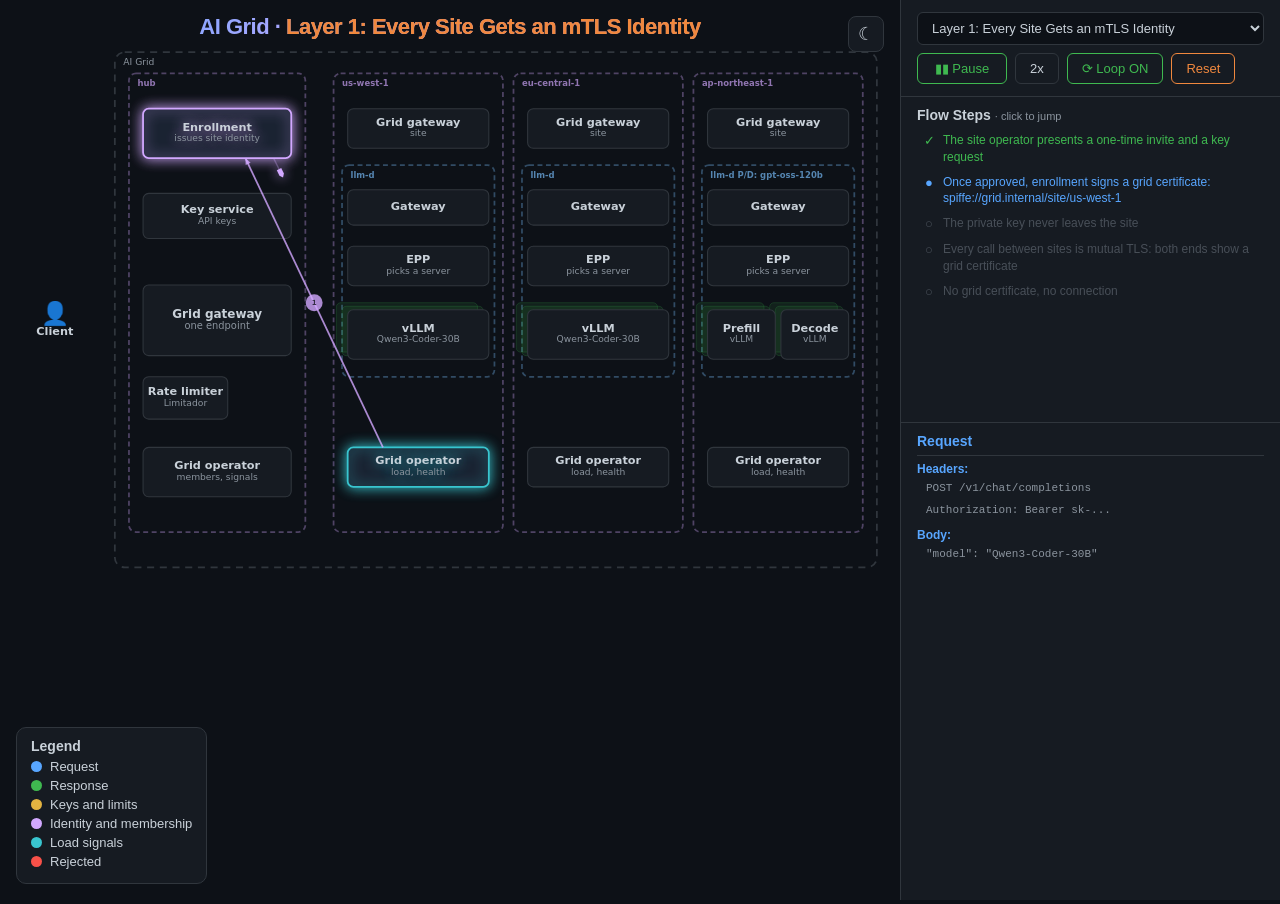
==== flow.html @ 5035544a "Grid gateway reads only its local operator; operators poll each other Signed-off-by: Sam Batschelet " ====
<!DOCTYPE html>
<html lang="en">
<head>
<meta charset="UTF-8">
<meta name="viewport" content="width=device-width, initial-scale=1.0">
<title>AI Grid</title>
<style>
/* FlowStory — Animated Flow Diagram Framework */

:root {
  /* Dark theme (default) */
  --fs-bg: #0d1117;
  --fs-bg-surface: #161b22;
  --fs-bg-active: #1a2332;
  --fs-border: #30363d;
  --fs-text: #c9d1d9;
  --fs-text-dim: #8b949e;
  --fs-text-muted: #484f58;
  --fs-text-bright: #fff;
  --fs-accent: #58a6ff;
  --fs-accent-hover: #58a6ff22;
  --fs-success: #3fb950;
  --fs-warn: #f0883e;
  --fs-error: #f85149;
  --fs-purple: #d2a8ff;

  /* Inspector line backgrounds */
  --fs-line-add-bg: #1a2e1a;
  --fs-line-add-color: #3fb950;
  --fs-line-del-bg: #2d1517;
  --fs-line-del-color: #f85149;
  --fs-line-highlight-bg: #1a2332;
  --fs-line-highlight-color: #58a6ff;
  --fs-line-plugin-bg: #d2a8ff22;
  --fs-line-plugin-color: #d2a8ff;

  /* Step hover */
  --fs-step-hover-bg: #58a6ff22;
  --fs-step-hover-color: #58a6ff;
  --fs-step-hover-border: #58a6ff;
}

body.light {
  --fs-bg: #fff;
  --fs-bg-surface: #f6f8fa;
  --fs-bg-active: #ddf4ff;
  --fs-border: #d0d7de;
  --fs-text: #24292f;
  --fs-text-dim: #656d76;
  --fs-text-muted: #b0b8c1;
  --fs-text-bright: #000;
  --fs-accent: #0969da;
  --fs-accent-hover: #ddf4ff88;
  --fs-success: #1a7f37;
  --fs-warn: #bf8700;
  --fs-error: #82071e;
  --fs-purple: #8250df;

  --fs-line-add-bg: #dafbe1;
  --fs-line-add-color: #116329;
  --fs-line-del-bg: #ffebe9;
  --fs-line-del-color: #82071e;
  --fs-line-highlight-bg: #ddf4ff;
  --fs-line-highlight-color: #0969da;
  --fs-line-plugin-bg: #8250df15;
  --fs-line-plugin-color: #8250df;

  --fs-step-hover-bg: #ddf4ff88;
  --fs-step-hover-color: #0969da;
  --fs-step-hover-border: #0969da;
}

/* === Reset === */
* { margin: 0; padding: 0; box-sizing: border-box; }

body {
  font-family: -apple-system, BlinkMacSystemFont, 'Segoe UI', sans-serif;
  background: var(--fs-bg);
  color: var(--fs-text);
  overflow: hidden;
  transition: background .3s, color .3s;
}

/* === Right Panel === */
.fs-panel {
  position: fixed; top: 0; right: 0; width: 380px; height: 100vh; z-index: 100;
  display: flex; flex-direction: column;
  background: var(--fs-bg-surface);
  border-left: 1px solid var(--fs-border);
  overflow: hidden;
  transition: background .3s, border-color .3s;
}

/* Flow control bar */
.fs-flow-bar {
  padding: 12px 16px;
  border-bottom: 1px solid var(--fs-border);
  flex-shrink: 0;
  display: flex; gap: 8px; align-items: center; flex-wrap: wrap;
}

.fs-flow-bar select {
  flex: 1; padding: 7px 10px;
  border: 1px solid var(--fs-border); border-radius: 6px;
  background: var(--fs-bg); color: var(--fs-text);
  font-size: 13px; font-family: inherit; cursor: pointer;
}

.fs-flow-bar button {
  padding: 7px 14px;
  border: 1px solid var(--fs-border); border-radius: 6px;
  background: var(--fs-bg-surface); color: var(--fs-text);
  cursor: pointer; font-size: 13px; font-family: inherit;
  transition: all .15s;
}
.fs-flow-bar button:hover { border-color: var(--fs-accent); }
.fs-flow-bar .fs-start { border-color: var(--fs-success); color: var(--fs-success); min-width: 90px; }
.fs-flow-bar .fs-reset { border-color: var(--fs-warn); color: var(--fs-warn); }

/* === Steps Section === */
.fs-steps {
  padding: 10px 16px;
  border-bottom: 1px solid var(--fs-border);
  flex: 2; overflow-y: auto;
}

.fs-steps-title { font-weight: 700; margin-bottom: 6px; font-size: 14px; }

.fs-step {
  margin: 2px 0; color: var(--fs-text-muted);
  display: flex; align-items: flex-start; gap: 6px;
  font-size: 12px; line-height: 1.4;
  cursor: pointer; padding: 3px 4px; border-radius: 4px;
  transition: all .2s;
}

.fs-step:hover {
  background: var(--fs-step-hover-bg);
  color: var(--fs-step-hover-color);
  transform: translateX(4px);
  border-left: 2px solid var(--fs-step-hover-border);
  padding-left: 6px;
}

.fs-step-mark { flex-shrink: 0; width: 16px; text-align: center; font-size: 13px; }
.fs-step-mark::before { content: '\25CB'; }
.fs-step.pending { color: var(--fs-text-muted); }
.fs-step.active { color: var(--fs-accent); }
.fs-step.active .fs-step-mark::before { content: '\25CF'; }
.fs-step.done { color: var(--fs-success); }
.fs-step.done .fs-step-mark::before { content: '\2713'; }

/* === Inspector Section === */
.fs-inspector {
  flex: 3; overflow-y: auto; padding: 10px 16px;
  font-family: 'SF Mono', Menlo, Consolas, monospace; font-size: 11px;
}

.fs-inspector-title {
  font-weight: 700; font-size: 14px; margin-bottom: 6px;
  font-family: -apple-system, sans-serif; flex-shrink: 0;
  padding: 0 0 6px; border-bottom: 1px solid var(--fs-border);
}

.fs-inspector-section {
  margin: 6px 0 2px; font-weight: 600;
  color: var(--fs-accent); font-size: 12px;
  font-family: -apple-system, sans-serif;
}

.fs-inspector-line {
  margin: 1px 0; padding: 2px 6px; border-radius: 3px;
  white-space: pre; line-height: 1.6; transition: all .4s;
}
.fs-inspector-line.add {
  background: var(--fs-line-add-bg); color: var(--fs-line-add-color);
  border-left: 3px solid var(--fs-line-add-color);
}
.fs-inspector-line.del {
  background: var(--fs-line-del-bg); color: var(--fs-line-del-color);
  text-decoration: line-through; opacity: .7;
  border-left: 3px solid var(--fs-line-del-color);
}
.fs-inspector-line.keep {
  color: var(--fs-text-dim); border-left: 3px solid transparent;
}
.fs-inspector-line.err {
  background: var(--fs-line-del-bg); color: var(--fs-line-del-color);
  border-left: 3px solid var(--fs-line-del-color); font-weight: 600;
}
.fs-inspector-line.highlight {
  background: var(--fs-line-highlight-bg); color: var(--fs-line-highlight-color);
  border-left: 3px solid var(--fs-line-highlight-color);
  animation: fs-pulse .8s;
}

@keyframes fs-pulse { 0% { opacity: .3; } 50% { opacity: 1; } 100% { opacity: 1; } }

.fs-inspector-plugin {
  margin: 8px 0 4px; padding: 4px 8px;
  background: var(--fs-line-plugin-bg); border-radius: 4px;
  color: var(--fs-line-plugin-color); font-weight: 600;
  font-size: 12px; font-family: -apple-system, sans-serif;
}

/* === Theme Toggle === */
.fs-theme-toggle {
  position: fixed; top: 16px; right: 396px; z-index: 200;
  width: 36px; height: 36px; border-radius: 8px;
  border: 1px solid var(--fs-border);
  background: var(--fs-bg-surface); color: var(--fs-text);
  cursor: pointer; font-size: 18px;
  display: flex; align-items: center; justify-content: center;
  transition: all .15s;
}

/* === Branding === */
.fs-brand {
  position: fixed; top: 10px; left: 16px; z-index: 200;
  display: flex; align-items: center; gap: 10px;
  pointer-events: none;
}
.fs-brand img { height: 30px; }
.fs-brand span {
  font-size: 20px; font-weight: 700; color: var(--fs-text-bright);
  letter-spacing: -0.3px;
  font-family: 'Red Hat Display', -apple-system, BlinkMacSystemFont, 'Segoe UI', sans-serif;
}

/* === Title === */
.fs-title {
  position: fixed; top: 14px; left: 0; right: 380px; z-index: 200;
  text-align: center; font-size: 22px; font-weight: 700;
  background: linear-gradient(135deg, #58a6ff, #d2a8ff, #f0883e);
  -webkit-background-clip: text; -webkit-text-fill-color: transparent;
  background-clip: text; letter-spacing: -0.5px; pointer-events: none;
}

/* === Legend === */
.fs-legend {
  position: fixed; bottom: 16px; left: 16px; z-index: 100;
  padding: 10px 14px;
  background: var(--fs-bg-surface);
  border: 1px solid var(--fs-border);
  border-radius: 10px; font-size: 13px;
  transition: all .3s;
}
.fs-legend-title { font-weight: 600; margin-bottom: 5px; font-size: 14px; }
.fs-legend-item { display: flex; align-items: center; gap: 8px; margin: 4px 0; font-size: 13px; }
.fs-legend-dot { width: 11px; height: 11px; border-radius: 50%; }

/* === Scrollbar === */
.fs-steps::-webkit-scrollbar,
.fs-inspector::-webkit-scrollbar { width: 6px; }

.fs-steps::-webkit-scrollbar-track,
.fs-inspector::-webkit-scrollbar-track { background: transparent; }

.fs-steps::-webkit-scrollbar-thumb,
.fs-inspector::-webkit-scrollbar-thumb {
  background: var(--fs-border); border-radius: 3px;
}

</style>
</head>
<body>

<button class="fs-theme-toggle" id="fs-theme">&#9790;</button>

<div class="fs-brand" id="fs-brand"></div>
<div class="fs-title" id="fs-title"></div>

<div class="fs-panel">
  <div class="fs-flow-bar">
    <select id="fs-flow-select"></select>
    <button class="fs-start" id="fs-play">&#9654; Start</button>
    <button id="fs-speed">1x</button>
    <button id="fs-loop" style="border-color:#79c0ff;color:#79c0ff">&#8635; Loop</button>
    <button class="fs-reset" id="fs-reset">Reset</button>
  </div>
  <div class="fs-steps" id="fs-steps">
    <div class="fs-steps-title">Flow Steps <span style="font-weight:400;font-size:11px;color:var(--fs-text-dim)">· click to jump</span></div>
    <div id="fs-steps-container"></div>
  </div>
  <div class="fs-inspector" id="fs-inspector">
    <div class="fs-inspector-title" id="fs-inspector-title" style="color:var(--fs-accent)">Request</div>
    <div id="fs-inspector-content"></div>
  </div>
</div>

<div id="fs-highlight-box" style="display:none;position:fixed;z-index:350;border-radius:10px;pointer-events:none"></div>
<div id="fs-overlay" style="display:none;position:fixed;top:0;left:0;right:380px;bottom:0;z-index:300;background:rgba(0,0,0,0.6)">
  <div id="fs-overlay-card" style="position:absolute;background:#161b22ee;border:1px solid #30363d;border-radius:14px;max-width:420px;padding:22px 26px;box-shadow:0 12px 40px rgba(0,0,0,0.5)">
    <button id="fs-overlay-close" style="position:absolute;top:10px;right:14px;background:none;border:none;color:#8b949e;font-size:18px;cursor:pointer;padding:4px 8px;border-radius:6px">✕</button>
    <div id="fs-overlay-accent" style="width:4px;height:24px;border-radius:2px;position:absolute;left:0;top:22px"></div>
    <h2 id="fs-overlay-title" style="margin:0 0 6px;font-size:18px;color:#c9d1d9;font-family:system-ui"></h2>
    <p id="fs-overlay-desc" style="margin:0 0 14px;font-size:13px;color:#8b949e;line-height:1.5;font-family:system-ui"></p>
    <div id="fs-overlay-details" style="font-size:12px;font-family:'SF Mono',Menlo,monospace"></div>
    <button id="fs-overlay-resume" style="margin-top:14px;padding:7px 20px;border:1px solid #3fb950;border-radius:8px;background:transparent;color:#3fb950;font-size:13px;cursor:pointer;font-family:system-ui">&#9654; Resume Flow</button>
  </div>
</div>

<div class="fs-legend" id="fs-legend"></div>

<canvas id="fs-canvas"></canvas>

<script type="module">
import { FlowStory } from '[data-uri]';

const viz = new FlowStory(document.getElementById('fs-canvas'), {
  stepsContainer: document.getElementById('fs-steps-container'),
  inspectorTitle: document.getElementById('fs-inspector-title'),
  inspectorContent: document.getElementById('fs-inspector-content'),
  overlay: document.getElementById('fs-overlay'),
  overlayCard: document.getElementById('fs-overlay-card'),
  overlayTitle: document.getElementById('fs-overlay-title'),
  overlayDesc: document.getElementById('fs-overlay-desc'),
  overlayDetails: document.getElementById('fs-overlay-details'),
  overlayAccent: document.getElementById('fs-overlay-accent'),
  overlayClose: document.getElementById('fs-overlay-close'),
  overlayResume: document.getElementById('fs-overlay-resume'),
  highlightBox: document.getElementById('fs-highlight-box'),
  brand: document.getElementById('fs-brand'),
  title: document.getElementById('fs-title'),
  legend: document.getElementById('fs-legend'),
  flowSelect: document.getElementById('fs-flow-select'),
  playBtn: document.getElementById('fs-play'),
  speedBtn: document.getElementById('fs-speed'),
  loopBtn: document.getElementById('fs-loop'),
  resetBtn: document.getElementById('fs-reset'),
  themeBtn: document.getElementById('fs-theme'),
});

const _roundRect = CanvasRenderingContext2D.prototype.roundRect;
CanvasRenderingContext2D.prototype.roundRect = function (x, y, w, h, r) {
  return _roundRect.call(this, x, y, w, h, typeof r === 'number' ? Math.max(0, r) : r);
};
while (innerWidth < 400 || innerHeight < 100) await new Promise((r) => setTimeout(r, 200));

window.__flowstory = viz;

try {
  await viz.load({"meta": {"title": "AI Grid", "speed": 2}, "canvas": {"width": 1250, "height": 800}, "nodes": {"client": {"x": 15, "y": 410, "w": 100, "h": 50, "label": "Client", "type": "icon"}, "grid": {"x": 150, "y": 55, "w": 1080, "h": 730, "label": "AI Grid", "type": "boundary", "color": "#8b949e", "labelAlign": "left"}, "hub": {"x": 170, "y": 85, "w": 250, "h": 650, "label": "hub", "type": "container", "color": "#d2a8ff"}, "enroll": {"x": 190, "y": 135, "w": 210, "h": 70, "label": "Enrollment", "sublabel": "issues site identity", "color": "#d2a8ff", "inner": true}, "front": {"x": 190, "y": 385, "w": 210, "h": 100, "label": "Grid gateway", "sublabel": "one endpoint", "color": "#58a6ff", "fontSize": 17, "inner": true}, "hubop": {"x": 190, "y": 615, "w": 210, "h": 70, "label": "Grid operator", "sublabel": "members, signals", "color": "#39c5cf", "inner": true}, "west": {"x": 460, "y": 85, "w": 240, "h": 650, "label": "us-west-1", "type": "container", "color": "#d2a8ff"}, "west_gg": {"x": 480, "y": 135, "w": 200, "h": 56, "label": "Grid gateway", "sublabel": "site", "color": "#58a6ff", "inner": true}, "west_llmd": {"x": 472, "y": 215, "w": 216, "h": 300, "label": "llm-d", "type": "container", "color": "#79c0ff"}, "west_gw": {"x": 480, "y": 250, "w": 200, "h": 50, "label": "Gateway", "color": "#79c0ff", "inner": true}, "west_epp": {"x": 480, "y": 330, "w": 200, "h": 56, "label": "EPP", "sublabel": "picks a server", "color": "#79c0ff", "inner": true}, "west_vllm": {"x": 480, "y": 420, "w": 200, "h": 70, "label": "vLLM", "sublabel": "Qwen3-Coder-30B", "color": "#3fb950", "inner": true, "stackCount": 2}, "west_op": {"x": 480, "y": 615, "w": 200, "h": 56, "label": "Grid operator", "sublabel": "load, health", "color": "#39c5cf", "inner": true}, "eu": {"x": 715, "y": 85, "w": 240, "h": 650, "label": "eu-central-1", "type": "container", "color": "#d2a8ff"}, "eu_gg": {"x": 735, "y": 135, "w": 200, "h": 56, "label": "Grid gateway", "sublabel": "site", "color": "#58a6ff", "inner": true}, "eu_llmd": {"x": 727, "y": 215, "w": 216, "h": 300, "label": "llm-d", "type": "container", "color": "#79c0ff"}, "eu_gw": {"x": 735, "y": 250, "w": 200, "h": 50, "label": "Gateway", "color": "#79c0ff", "inner": true}, "eu_epp": {"x": 735, "y": 330, "w": 200, "h": 56, "label": "EPP", "sublabel": "picks a server", "color": "#79c0ff", "inner": true}, "eu_vllm": {"x": 735, "y": 420, "w": 200, "h": 70, "label": "vLLM", "sublabel": "Qwen3-Coder-30B", "color": "#3fb950", "inner": true, "stackCount": 2}, "eu_op": {"x": 735, "y": 615, "w": 200, "h": 56, "label": "Grid operator", "sublabel": "load, health", "color": "#39c5cf", "inner": true}, "ap": {"x": 970, "y": 85, "w": 240, "h": 650, "label": "ap-northeast-1", "type": "container", "color": "#d2a8ff"}, "ap_gg": {"x": 990, "y": 135, "w": 200, "h": 56, "label": "Grid gateway", "sublabel": "site", "color": "#58a6ff", "inner": true}, "ap_llmd": {"x": 982, "y": 215, "w": 216, "h": 300, "label": "llm-d P/D: gpt-oss-120b", "type": "container", "color": "#79c0ff"}, "ap_gw": {"x": 990, "y": 250, "w": 200, "h": 50, "label": "Gateway", "color": "#79c0ff", "inner": true}, "ap_epp": {"x": 990, "y": 330, "w": 200, "h": 56, "label": "EPP", "sublabel": "picks a server", "color": "#79c0ff", "inner": true}, "ap_op": {"x": 990, "y": 615, "w": 200, "h": 56, "label": "Grid operator", "sublabel": "load, health", "color": "#39c5cf", "inner": true}, "ap_prefill": {"x": 990, "y": 420, "w": 96, "h": 70, "label": "Prefill", "sublabel": "vLLM", "color": "#3fb950", "inner": true, "stackCount": 2}, "ap_decode": {"x": 1094, "y": 420, "w": 96, "h": 70, "label": "Decode", "sublabel": "vLLM", "color": "#3fb950", "inner": true, "stackCount": 2}, "keys": {"x": 190, "y": 255, "w": 210, "h": 64, "label": "Key service", "sublabel": "API keys", "color": "#e3b341", "inner": true}, "limiter": {"x": 190, "y": 515, "w": 120, "h": 60, "label": "Rate limiter", "sublabel": "Limitador", "color": "#e3b341", "inner": true}}, "tooltips": {"front": {"title": "Grid gateway, the one endpoint", "description": "Every client uses one URL. The gateway checks the caller, then picks a site that serves the requested model and has room.", "details": [["Checks", "API key, budget, region"], ["Picks", "a site by model, region, and live load"], ["Answers with", "the site that served it"]]}, "enroll": {"title": "Enrollment", "description": "A new site presents a one-time invite and a key request. Once approved, it gets back a grid certificate naming it as a member, used for mutual TLS on every call between sites. Its private key never leaves the site."}, "hubop": {"title": "Grid operator", "description": "Knows every member through gossip, which converges in a few rounds with no leader. Polls every peer's signals endpoint over mutual TLS, labels each row with the site that proved it, and serves the combined view. Its grid gateway reads only this operator."}, "west_gg": {"title": "Site grid gateway", "description": "Accepts traffic only from grid members, proven by certificate, and hands it to the site's llm-d stack."}, "west_llmd": {"title": "llm-d", "description": "The site's own inference stack, unchanged by the grid: a gateway, the EPP that picks a model server by cache and load, and vLLM."}, "west_op": {"title": "Site grid operator", "description": "Enrolls the site and joins the membership. Every few seconds it reads each provider's numbers from the EPP and serves them on its signals endpoint to grid peers over mutual TLS. A provider is one model served by the site's llm-d stack."}, "ap_llmd": {"title": "llm-d with prefill/decode disaggregation", "description": "This site serves gpt-oss-120b with prefill and decode on separate vLLM pods. The EPP picks a decode pod and, for long prompts, a prefill pod. Prefill builds the KV cache, and decode pulls it and streams the answer."}, "keys": {"title": "Key service", "description": "Holds every API key. The grid gateway checks a key here before any request reaches a site."}, "limiter": {"title": "Rate limiter (Limitador)", "description": "Counts each caller's requests and tokens against its limit. Over the limit, the grid gateway answers 429 and the request never reaches a site."}}, "flows": {"l2": {"label": "Layer 1: Every Site Gets an mTLS Identity", "steps": [{"text": "The site operator presents a one-time invite and a key request", "mode": "arrow", "from": "west_op", "to": "enroll", "color": "#d2a8ff", "num": 1, "edge": {"fromSide": "top", "fromXOffset": -50, "toSide": "bottom", "toXOffset": 40}}, {"text": "Once approved, enrollment signs a grid certificate: spiffe://grid.internal/site/us-west-1", "mode": "arrow", "from": "enroll", "to": "west_op", "color": "#d2a8ff", "num": 2, "edge": {"fromSide": "bottom", "fromXOffset": 80, "toSide": "top", "toXOffset": -5}}, {"text": "The private key never leaves the site", "mode": "lightup", "target": "west_op", "badge": 3}, {"text": "Every call between sites is mutual TLS: both ends show a grid certificate", "mode": "arrow", "from": "front", "to": "west_gg", "color": "#d2a8ff", "num": 4}, {"text": "No grid certificate, no connection", "mode": "lightup", "target": "west_gg", "badge": 5}]}, "l3": {"label": "Layer 2: Membership, Eventually Consistent", "steps": [{"text": "us-west-1 gossips that it joined", "mode": "arrow", "from": "west_op", "to": "hubop", "color": "#d2a8ff", "num": 1}, {"text": "Each operator passes news on at its next gossip round", "mode": "arrow", "from": "hubop", "to": "eu_op", "color": "#d2a8ff", "num": 2, "edge": {"fromSide": "bottom", "toSide": "bottom", "waypoints": [{"x": 305, "y": 712}, {"x": 835, "y": 712}]}}, {"text": "And on again, with no leader and no central list", "mode": "arrow", "from": "eu_op", "to": "ap_op", "color": "#d2a8ff", "num": 3}, {"text": "Views can differ for a few rounds, then agree", "mode": "lightup", "target": "ap_op", "badge": 4}, {"text": "A site that goes quiet is suspected, then dropped, the same way", "mode": "lightup", "target": "hubop", "badge": 5}]}, "l4": {"label": "Layer 3: Every Provider's Load, Shared", "steps": [{"text": "The EPP reads every vLLM server's metrics many times a second", "mode": "arrow", "from": "west_epp", "to": "west_vllm", "color": "#39c5cf", "num": 1, "fromXOff": -40, "toXOff": -40}, {"text": "Each server reports its running requests, waiting requests, and cache use", "mode": "arrow", "from": "west_vllm", "to": "west_epp", "color": "#39c5cf", "num": 2, "fromXOff": 40, "toXOff": 40}, {"text": "The EPP adds up its servers into one set of numbers per model", "mode": "lightup", "target": "west_epp", "badge": 3}, {"text": "Every few seconds the site operator copies those numbers to its signals endpoint", "mode": "arrow", "from": "west_epp", "to": "west_op", "color": "#39c5cf", "num": 4}, {"text": "The hub's operator polls each peer's signals endpoint over mutual TLS", "mode": "arrow", "from": "hubop", "to": "west_op", "color": "#39c5cf", "num": 5, "yOff": -10}, {"text": "Each site answers only for its own providers", "mode": "arrow", "from": "west_op", "to": "hubop", "color": "#39c5cf", "num": 6, "yOff": 10}, {"text": "So does every other site", "mode": "arrow", "from": "eu_op", "to": "hubop", "color": "#39c5cf", "num": 7, "edge": {"fromSide": "bottom", "fromXOffset": 20, "toSide": "bottom", "toXOffset": 20, "waypoints": [{"x": 855, "y": 724}, {"x": 315, "y": 724}]}}, {"text": "So does every other site", "mode": "arrow", "from": "ap_op", "to": "hubop", "color": "#39c5cf", "num": 8, "edge": {"fromSide": "bottom", "fromXOffset": 20, "toSide": "bottom", "toXOffset": 20, "waypoints": [{"x": 1110, "y": 724}, {"x": 315, "y": 724}]}}, {"text": "The operator labels each row with the site that proved it, and serves the combined view", "mode": "lightup", "target": "hubop", "badge": 9}, {"text": "The grid gateway reads only its local operator", "mode": "arrow", "from": "front", "to": "hubop", "color": "#39c5cf", "num": 10, "fromXOff": 55, "toXOff": 55}, {"text": "It gets every provider at every site in one answer", "mode": "arrow", "from": "hubop", "to": "front", "color": "#39c5cf", "num": 11, "fromXOff": 88, "toXOff": 88}, {"text": "Per request, the gateway picks a site with room for the model, and that site's EPP picks the server", "mode": "lightup", "target": "front", "badge": 12}]}, "one": {"label": "Layer 4: One Endpoint, Any Site", "steps": [{"text": "Client asks for Qwen3-Coder-30B at the one endpoint", "mode": "arrow", "from": "client", "to": "front", "color": "#58a6ff", "num": 1}, {"text": "Gateway checks the API key and budget", "mode": "lightup", "target": "front", "badge": 2}, {"text": "Two sites serve this model. us-west-1 has the most room", "mode": "lightup", "target": "front", "badge": 3}, {"text": "Hand off to the site over mutual TLS", "mode": "arrow", "from": "front", "to": "west_gg", "color": "#58a6ff", "num": 4, "glow": "west"}, {"text": "Into the site's llm-d stack", "mode": "arrow", "from": "west_gg", "to": "west_gw", "color": "#58a6ff", "num": 5, "glow": "west_llmd"}, {"text": "Gateway asks the EPP where to send it", "mode": "arrow", "from": "west_gw", "to": "west_epp", "color": "#58a6ff", "num": 6}, {"text": "EPP picks the best model server", "mode": "arrow", "from": "west_epp", "to": "west_vllm", "color": "#58a6ff", "num": 7}, {"text": "The answer returns through the site's gateway", "mode": "arrow", "from": "west_vllm", "to": "west_gw", "color": "#3fb950", "num": 8, "fromXOff": 40, "toXOff": 40}, {"text": "Back through the site's grid gateway", "mode": "arrow", "from": "west_gw", "to": "west_gg", "color": "#3fb950", "num": 9, "fromXOff": 40, "toXOff": 40}, {"text": "Back through the grid gateway", "mode": "arrow", "from": "west_gg", "to": "front", "color": "#3fb950", "num": 10, "yOff": 12}, {"text": "The client gets the answer, tagged with the site that served it", "mode": "arrow", "from": "front", "to": "client", "color": "#3fb950", "num": 11, "yOff": 12}]}, "policy": {"label": "Demo: Policy at the Door", "steps": [{"text": "Caller A sends a request with a valid API key", "mode": "arrow", "from": "client", "to": "front", "color": "#58a6ff", "num": 1}, {"text": "The gateway checks the API key", "mode": "arrow", "from": "front", "to": "keys", "color": "#e3b341", "num": 2, "fromXOff": -40, "toXOff": -40}, {"text": "Valid key", "mode": "arrow", "from": "keys", "to": "front", "color": "#e3b341", "num": 3, "fromXOff": 40, "toXOff": 40}, {"text": "The gateway checks the caller's rate limit", "mode": "arrow", "from": "front", "to": "limiter", "color": "#e3b341", "num": 4, "fromXOff": -60, "toXOff": -20}, {"text": "Under the limit", "mode": "arrow", "from": "limiter", "to": "front", "color": "#e3b341", "num": 5, "fromXOff": 25, "toXOff": -25}, {"text": "Allowed: the request goes on to a site", "mode": "lightup", "target": "front", "badge": "ok"}, {"text": "Caller B sends a key that is unknown or revoked", "mode": "arrow", "from": "client", "to": "front", "color": "#58a6ff", "num": 7}, {"text": "The gateway checks the API key", "mode": "arrow", "from": "front", "to": "keys", "color": "#e3b341", "num": 8, "fromXOff": -40, "toXOff": -40}, {"text": "Not a valid key", "mode": "arrow", "from": "keys", "to": "front", "color": "#f85149", "num": 9, "fromXOff": 40, "toXOff": 40}, {"text": "Refused: 401. The request never reaches a GPU", "mode": "lightup", "target": "front", "badge": "401", "errColor": "#f85149"}, {"text": "Caller C sends its 101st request this minute", "mode": "arrow", "from": "client", "to": "front", "color": "#58a6ff", "num": 11}, {"text": "The gateway checks the API key", "mode": "arrow", "from": "front", "to": "keys", "color": "#e3b341", "num": 12, "fromXOff": -40, "toXOff": -40}, {"text": "Valid key", "mode": "arrow", "from": "keys", "to": "front", "color": "#e3b341", "num": 13, "fromXOff": 40, "toXOff": 40}, {"text": "The gateway checks the caller's rate limit", "mode": "arrow", "from": "front", "to": "limiter", "color": "#e3b341", "num": 14, "fromXOff": -60, "toXOff": -20}, {"text": "Over the limit of 100 requests a minute", "mode": "arrow", "from": "limiter", "to": "front", "color": "#f85149", "num": 15, "fromXOff": 25, "toXOff": -25}, {"text": "Refused: 429, too many requests. It can retry when the window resets", "mode": "lightup", "target": "front", "badge": "429", "errColor": "#f85149"}]}, "model": {"label": "Demo: Routed by Model", "steps": [{"text": "Client asks for gpt-oss-120b", "mode": "arrow", "from": "client", "to": "front", "color": "#58a6ff", "num": 1}, {"text": "Only ap-northeast-1 serves gpt-oss-120b", "mode": "lightup", "target": "front", "badge": 2}, {"text": "Hand off to ap-northeast-1 over mutual TLS", "mode": "arrow", "from": "front", "to": "ap_gg", "color": "#58a6ff", "num": 3, "glow": "ap"}, {"text": "Into the site's llm-d stack", "mode": "arrow", "from": "ap_gg", "to": "ap_gw", "color": "#58a6ff", "num": 4, "glow": "ap_llmd"}, {"text": "Gateway asks the EPP where to send it", "mode": "arrow", "from": "ap_gw", "to": "ap_epp", "color": "#58a6ff", "num": 5}, {"text": "The EPP picks a decode pod, and a prefill pod when the prompt is long enough to be worth splitting", "mode": "lightup", "target": "ap_epp", "badge": 6}, {"text": "The request goes to the chosen decode pod", "mode": "arrow", "from": "ap_epp", "to": "ap_decode", "color": "#58a6ff", "num": 7}, {"text": "The decode pod has the prefill pod process the prompt", "mode": "arrow", "from": "ap_decode", "to": "ap_prefill", "color": "#58a6ff", "num": 8, "yOff": -12}, {"text": "Decode pulls the KV cache from prefill and streams the answer", "mode": "arrow", "from": "ap_prefill", "to": "ap_decode", "color": "#79c0ff", "num": 9, "yOff": 12}, {"text": "The answer returns through the site's gateway", "mode": "arrow", "from": "ap_decode", "to": "ap_gw", "color": "#3fb950", "num": 10, "fromXOff": 40, "toXOff": 40}, {"text": "Back through the site's grid gateway", "mode": "arrow", "from": "ap_gw", "to": "ap_gg", "color": "#3fb950", "num": 11, "fromXOff": 40, "toXOff": 40}, {"text": "Back through the grid gateway", "mode": "arrow", "from": "ap_gg", "to": "front", "color": "#3fb950", "num": 12, "yOff": 12}, {"text": "The client gets the answer, tagged with the site that served it", "mode": "arrow", "from": "front", "to": "client", "color": "#3fb950", "num": 13, "yOff": 12}, {"text": "Each site runs the llm-d shape that fits its model. The grid routes the same way", "mode": "lightup", "target": "ap_llmd", "badge": 14}]}, "load": {"label": "Demo: Load Awareness", "steps": [{"text": "us-west-1 is busy: its GPUs are queued", "mode": "lightup", "target": "west_vllm", "badge": "busy", "errColor": "#f0883e"}, {"text": "ap-northeast-1 is busy too", "mode": "lightup", "target": "ap_decode", "badge": "busy", "errColor": "#f0883e"}, {"text": "Every few seconds the hub's operator polls each site", "mode": "arrow", "from": "hubop", "to": "west_op", "color": "#39c5cf", "num": 3, "yOff": -10}, {"text": "us-west-1 answers: a long queue", "mode": "arrow", "from": "west_op", "to": "hubop", "color": "#39c5cf", "num": 4, "yOff": 10}, {"text": "eu-central-1 answers: room to spare", "mode": "arrow", "from": "eu_op", "to": "hubop", "color": "#39c5cf", "num": 5, "edge": {"fromSide": "bottom", "fromXOffset": 20, "toSide": "bottom", "toXOffset": 20, "waypoints": [{"x": 855, "y": 724}, {"x": 315, "y": 724}]}}, {"text": "The grid gateway reads its local operator's combined view", "mode": "arrow", "from": "front", "to": "hubop", "color": "#39c5cf", "num": 6, "fromXOff": 55, "toXOff": 55}, {"text": "Every site's load, labelled with the site that reported it", "mode": "arrow", "from": "hubop", "to": "front", "color": "#39c5cf", "num": 7, "fromXOff": 88, "toXOff": 88}, {"text": "Client asks for Qwen3-Coder-30B", "mode": "arrow", "from": "client", "to": "front", "color": "#58a6ff", "num": 8}, {"text": "Of the two sites serving this model, eu-central-1 has the shorter queue", "mode": "lightup", "target": "front", "badge": 9}, {"text": "Hand off to the site over mutual TLS", "mode": "arrow", "from": "front", "to": "eu_gg", "color": "#58a6ff", "num": 10, "glow": "eu"}, {"text": "Into the site's llm-d stack", "mode": "arrow", "from": "eu_gg", "to": "eu_gw", "color": "#58a6ff", "num": 11, "glow": "eu_llmd"}, {"text": "Gateway asks the EPP where to send it", "mode": "arrow", "from": "eu_gw", "to": "eu_epp", "color": "#58a6ff", "num": 12}, {"text": "EPP picks the best model server", "mode": "arrow", "from": "eu_epp", "to": "eu_vllm", "color": "#58a6ff", "num": 13}, {"text": "The answer returns through the site's gateway", "mode": "arrow", "from": "eu_vllm", "to": "eu_gw", "color": "#3fb950", "num": 14, "fromXOff": 40, "toXOff": 40}, {"text": "Back through the site's grid gateway", "mode": "arrow", "from": "eu_gw", "to": "eu_gg", "color": "#3fb950", "num": 15, "fromXOff": 40, "toXOff": 40}, {"text": "Back through the grid gateway", "mode": "arrow", "from": "eu_gg", "to": "front", "color": "#3fb950", "num": 16, "yOff": 12}, {"text": "The client gets the answer, tagged with the site that served it", "mode": "arrow", "from": "front", "to": "client", "color": "#3fb950", "num": 17, "yOff": 12}]}, "fail": {"label": "Demo: Lose a Site, Keep Serving", "steps": [{"text": "us-west-1 goes down", "mode": "lightup", "target": "west_gg", "badge": "down", "errColor": "#f85149"}, {"text": "Its GPUs stop serving", "mode": "lightup", "target": "west_vllm", "badge": "down", "errColor": "#f85149"}, {"text": "Its operator stops reporting", "mode": "lightup", "target": "west_op", "badge": "down", "errColor": "#f85149"}, {"text": "The hub's operator gets no answer from us-west-1", "mode": "arrow", "from": "hubop", "to": "west_op", "color": "#f85149", "num": 4, "yOff": -10}, {"text": "It leaves us-west-1 out of the combined view until it answers again", "mode": "lightup", "target": "hubop", "badge": 5}, {"text": "The grid gateway reads its local operator", "mode": "arrow", "from": "front", "to": "hubop", "color": "#39c5cf", "num": 6, "fromXOff": 55, "toXOff": 55}, {"text": "Only sites that answered are in the view", "mode": "arrow", "from": "hubop", "to": "front", "color": "#39c5cf", "num": 7, "fromXOff": 88, "toXOff": 88}, {"text": "Client asks for Qwen3-Coder-30B, nothing changes on its side", "mode": "arrow", "from": "client", "to": "front", "color": "#58a6ff", "num": 8}, {"text": "Gateway sends it to eu-central-1", "mode": "lightup", "target": "front", "badge": 9}, {"text": "Hand off to the site over mutual TLS", "mode": "arrow", "from": "front", "to": "eu_gg", "color": "#58a6ff", "num": 10, "glow": "eu"}, {"text": "Into the site's llm-d stack", "mode": "arrow", "from": "eu_gg", "to": "eu_gw", "color": "#58a6ff", "num": 11, "glow": "eu_llmd"}, {"text": "Gateway asks the EPP where to send it", "mode": "arrow", "from": "eu_gw", "to": "eu_epp", "color": "#58a6ff", "num": 12}, {"text": "EPP picks the best model server", "mode": "arrow", "from": "eu_epp", "to": "eu_vllm", "color": "#58a6ff", "num": 13}, {"text": "The answer returns through the site's gateway", "mode": "arrow", "from": "eu_vllm", "to": "eu_gw", "color": "#3fb950", "num": 14, "fromXOff": 40, "toXOff": 40}, {"text": "Back through the site's grid gateway", "mode": "arrow", "from": "eu_gw", "to": "eu_gg", "color": "#3fb950", "num": 15, "fromXOff": 40, "toXOff": 40}, {"text": "Back through the grid gateway", "mode": "arrow", "from": "eu_gg", "to": "front", "color": "#3fb950", "num": 16, "yOff": 12}, {"text": "The client gets the answer, tagged with the site that served it", "mode": "arrow", "from": "front", "to": "client", "color": "#3fb950", "num": 17, "yOff": 12}]}, "affinity": {"label": "Demo: Affinity", "steps": [{"text": "Turn 1 of a conversation asks for Qwen3-Coder-30B", "mode": "arrow", "from": "client", "to": "front", "color": "#58a6ff", "num": 1}, {"text": "No site has seen this prompt, so the gateway picks by load: eu-central-1", "mode": "lightup", "target": "front", "badge": 2}, {"text": "Hand off to eu-central-1", "mode": "arrow", "from": "front", "to": "eu_gg", "color": "#58a6ff", "num": 3, "glow": "eu"}, {"text": "Into the site's llm-d stack", "mode": "arrow", "from": "eu_gg", "to": "eu_gw", "color": "#58a6ff", "num": 4, "glow": "eu_llmd"}, {"text": "Gateway asks the EPP where to send it", "mode": "arrow", "from": "eu_gw", "to": "eu_epp", "color": "#58a6ff", "num": 5}, {"text": "EPP picks a model server, which caches the prompt", "mode": "arrow", "from": "eu_epp", "to": "eu_vllm", "color": "#58a6ff", "num": 6}, {"text": "The answer returns through the site's gateway", "mode": "arrow", "from": "eu_vllm", "to": "eu_gw", "color": "#3fb950", "num": 7, "fromXOff": 40, "toXOff": 40}, {"text": "Back through the site's grid gateway", "mode": "arrow", "from": "eu_gw", "to": "eu_gg", "color": "#3fb950", "num": 8, "fromXOff": 40, "toXOff": 40}, {"text": "Back through the grid gateway", "mode": "arrow", "from": "eu_gg", "to": "front", "color": "#3fb950", "num": 9, "yOff": 12}, {"text": "The client gets the answer, tagged with the site that served it", "mode": "arrow", "from": "front", "to": "client", "color": "#3fb950", "num": 10, "yOff": 12}, {"text": "The answer succeeded, so the gateway remembers it sent this prompt to eu-central-1", "mode": "lightup", "target": "front", "badge": 11}, {"text": "Turn 2 sends the same history plus a new question", "mode": "arrow", "from": "client", "to": "front", "color": "#58a6ff", "num": 12}, {"text": "The prompt matches what the gateway already sent to eu-central-1, so it goes back there", "mode": "lightup", "target": "front", "badge": 13}, {"text": "Hand off to eu-central-1 again", "mode": "arrow", "from": "front", "to": "eu_gg", "color": "#58a6ff", "num": 14, "glow": "eu"}, {"text": "Into the site's llm-d stack", "mode": "arrow", "from": "eu_gg", "to": "eu_gw", "color": "#58a6ff", "num": 15, "glow": "eu_llmd"}, {"text": "Gateway asks the EPP where to send it", "mode": "arrow", "from": "eu_gw", "to": "eu_epp", "color": "#58a6ff", "num": 16}, {"text": "The EPP favors the model server that already holds this prompt", "mode": "lightup", "target": "eu_epp", "badge": 17}, {"text": "Most of the prompt is already cached, so prefill covers mainly the new question", "mode": "arrow", "from": "eu_epp", "to": "eu_vllm", "color": "#58a6ff", "num": 18}, {"text": "The answer returns through the site's gateway", "mode": "arrow", "from": "eu_vllm", "to": "eu_gw", "color": "#3fb950", "num": 19, "fromXOff": 40, "toXOff": 40}, {"text": "Back through the site's grid gateway", "mode": "arrow", "from": "eu_gw", "to": "eu_gg", "color": "#3fb950", "num": 20, "fromXOff": 40, "toXOff": 40}, {"text": "Back through the grid gateway", "mode": "arrow", "from": "eu_gg", "to": "front", "color": "#3fb950", "num": 21, "yOff": 12}, {"text": "The client gets the answer, tagged with the site that served it", "mode": "arrow", "from": "front", "to": "client", "color": "#3fb950", "num": 22, "yOff": 12}, {"text": "If eu-central-1 grows busier than the cache is worth, load wins", "mode": "lightup", "target": "front", "badge": 23}]}, "geo": {"label": "Demo: Geo Fence, Data Stays in Region", "steps": [{"text": "An EU caller asks for Qwen3-Coder-30B. Its token carries a signed region claim", "mode": "arrow", "from": "client", "to": "front", "color": "#58a6ff", "num": 1}, {"text": "The gateway verifies the region claim locally, with no callback", "mode": "lightup", "target": "front", "badge": 2}, {"text": "us-west-1 has room, but it is outside this caller's region", "mode": "lightup", "target": "west_gg", "badge": "fenced", "errColor": "#8b949e"}, {"text": "Only eu-central-1 is in region, so the request goes there", "mode": "lightup", "target": "front", "badge": 4}, {"text": "Hand off to eu-central-1 over mutual TLS", "mode": "arrow", "from": "front", "to": "eu_gg", "color": "#58a6ff", "num": 5, "glow": "eu"}, {"text": "Into the site's llm-d stack", "mode": "arrow", "from": "eu_gg", "to": "eu_gw", "color": "#58a6ff", "num": 6, "glow": "eu_llmd"}, {"text": "Gateway asks the EPP where to send it", "mode": "arrow", "from": "eu_gw", "to": "eu_epp", "color": "#58a6ff", "num": 7}, {"text": "EPP picks the best model server", "mode": "arrow", "from": "eu_epp", "to": "eu_vllm", "color": "#58a6ff", "num": 8}, {"text": "The answer returns through the site's gateway", "mode": "arrow", "from": "eu_vllm", "to": "eu_gw", "color": "#3fb950", "num": 9, "fromXOff": 40, "toXOff": 40}, {"text": "Back through the site's grid gateway", "mode": "arrow", "from": "eu_gw", "to": "eu_gg", "color": "#3fb950", "num": 10, "fromXOff": 40, "toXOff": 40}, {"text": "Back through the grid gateway", "mode": "arrow", "from": "eu_gg", "to": "front", "color": "#3fb950", "num": 11, "yOff": 12}, {"text": "The client gets the answer, served in its region", "mode": "arrow", "from": "front", "to": "client", "color": "#3fb950", "num": 12, "yOff": 12}, {"text": "A caller whose token has no region claim", "mode": "arrow", "from": "client", "to": "front", "color": "#58a6ff", "num": 13}, {"text": "Refused: 403. No region, no route", "mode": "lightup", "target": "front", "badge": "403", "errColor": "#f85149"}]}}, "flowOrder": ["l2", "l3", "l4", "one", "policy", "geo", "model", "load", "affinity", "fail"], "inspector": {"initialState": {"phase": "request", "headers": [{"value": "POST /v1/chat/completions", "style": "keep", "id": "h-path"}, {"value": "Authorization: Bearer sk-...", "style": "keep", "id": "h-auth"}], "body": [{"value": "\"model\": \"Qwen3-Coder-30B\"", "style": "keep", "id": "b-model"}]}, "mutations": {"one": [{"step": 2, "label": "API key valid", "actions": [{"id": "h-auth", "style": "highlight"}]}, {"step": 11, "label": "Response", "phase": "response", "replaceHeaders": [{"value": "HTTP/1.1 200 OK", "style": "add", "id": "r1us-west-1"}, {"value": "x-grid-provider-site: us-west-1", "style": "add", "id": "r2us-west-1"}]}], "policy": [{"step": 1, "label": "Caller A", "phase": "request", "replaceHeaders": [{"value": "POST /v1/chat/completions", "style": "keep", "id": "pha"}, {"value": "Authorization: Bearer sk-alice-...", "style": "keep", "id": "pka"}], "replaceBody": [{"value": "\"model\": \"Qwen3-Coder-30B\"", "style": "keep", "id": "pba"}], "clearCycleState": true, "cycleState": [{"value": "requests this minute: 12 of 100", "style": "add", "id": "pca"}]}, {"step": 6, "label": "Allowed", "actions": [{"id": "pka", "style": "highlight"}]}, {"step": 7, "label": "Caller B", "phase": "request", "replaceHeaders": [{"value": "POST /v1/chat/completions", "style": "keep", "id": "phb"}, {"value": "Authorization: Bearer sk-revoked-...", "style": "del", "id": "pkb"}], "replaceBody": [{"value": "\"model\": \"Qwen3-Coder-30B\"", "style": "keep", "id": "pbb"}], "cycleState": [{"value": "key not found", "style": "err", "id": "pcb"}]}, {"step": 10, "label": "Refused", "phase": "response", "replaceHeaders": [{"value": "HTTP/1.1 401 Unauthorized", "style": "err", "id": "pr1"}], "replaceBody": []}, {"step": 11, "label": "Caller C", "phase": "request", "replaceHeaders": [{"value": "POST /v1/chat/completions", "style": "keep", "id": "phc"}, {"value": "Authorization: Bearer sk-carol-...", "style": "keep", "id": "pkc"}], "replaceBody": [{"value": "\"model\": \"Qwen3-Coder-30B\"", "style": "keep", "id": "pbc"}], "cycleState": [{"value": "requests this minute: 101 of 100", "style": "err", "id": "pcc"}]}, {"step": 16, "label": "Refused", "phase": "response", "replaceHeaders": [{"value": "HTTP/1.1 429 Too Many Requests", "style": "err", "id": "pr2"}, {"value": "Retry-After: 23", "style": "add", "id": "pr3"}], "replaceBody": []}], "model": [{"step": 1, "label": "Request", "actions": [{"action": "replaceBody", "body": [{"value": "\"model\": \"gpt-oss-120b\"", "style": "highlight", "id": "m1"}]}]}, {"step": 13, "label": "Response", "phase": "response", "replaceHeaders": [{"value": "HTTP/1.1 200 OK", "style": "add", "id": "r1ap-northeast-1"}, {"value": "x-grid-provider-site: ap-northeast-1", "style": "add", "id": "r2ap-northeast-1"}]}], "load": [{"step": 17, "label": "Response", "phase": "response", "replaceHeaders": [{"value": "HTTP/1.1 200 OK", "style": "add", "id": "r1eu-central-1"}, {"value": "x-grid-provider-site: eu-central-1", "style": "add", "id": "r2eu-central-1"}]}], "fail": [{"step": 17, "label": "Response", "phase": "response", "replaceHeaders": [{"value": "HTTP/1.1 200 OK", "style": "add", "id": "r1eu-central-1"}, {"value": "x-grid-provider-site: eu-central-1", "style": "add", "id": "r2eu-central-1"}]}], "affinity": [{"step": 1, "label": "Turn 1", "phase": "request", "replaceHeaders": [{"value": "POST /v1/chat/completions", "style": "keep", "id": "a-h1"}, {"value": "Authorization: Bearer sk-...", "style": "keep", "id": "a-h2"}], "replaceBody": [{"value": "\"model\": \"Qwen3-Coder-30B\"", "style": "keep", "id": "a-m"}, {"value": "user: Review this module", "style": "add", "id": "a-u1"}]}, {"step": 10, "label": "Response", "phase": "response", "replaceHeaders": [{"value": "HTTP/1.1 200 OK", "style": "add", "id": "ar1a"}, {"value": "x-grid-provider-site: eu-central-1", "style": "add", "id": "ar2a"}], "replaceBody": []}, {"step": 12, "label": "Turn 2", "phase": "request", "replaceHeaders": [{"value": "POST /v1/chat/completions", "style": "keep", "id": "a-h1"}, {"value": "Authorization: Bearer sk-...", "style": "keep", "id": "a-h2"}], "replaceBody": [{"value": "\"model\": \"Qwen3-Coder-30B\"", "style": "keep", "id": "a-m2"}, {"value": "user: Review this module", "style": "keep", "id": "a-u1b"}, {"value": "assistant: Three issues...", "style": "keep", "id": "a-a1"}, {"value": "user: Fix the second one", "style": "add", "id": "a-u2"}]}, {"step": 22, "label": "Response", "phase": "response", "replaceHeaders": [{"value": "HTTP/1.1 200 OK", "style": "add", "id": "ar1b"}, {"value": "x-grid-provider-site: eu-central-1", "style": "add", "id": "ar2b"}], "replaceBody": []}], "geo": [{"step": 1, "label": "EU caller", "phase": "request", "replaceHeaders": [{"value": "POST /v1/chat/completions", "style": "keep", "id": "g-h1"}, {"value": "Authorization: Bearer eyJ... (signed)", "style": "keep", "id": "g-h2"}, {"value": "claim grid_region: eu", "style": "add", "id": "g-h3"}], "replaceBody": [{"value": "\"model\": \"Qwen3-Coder-30B\"", "style": "keep", "id": "g-b"}]}, {"step": 2, "label": "Claim verified", "actions": [{"id": "g-h3", "style": "highlight"}]}, {"step": 12, "label": "Response", "phase": "response", "replaceHeaders": [{"value": "HTTP/1.1 200 OK", "style": "add", "id": "g-r1"}, {"value": "x-grid-provider-site: eu-central-1", "style": "add", "id": "g-r2"}], "replaceBody": []}, {"step": 13, "label": "No region claim", "phase": "request", "replaceHeaders": [{"value": "POST /v1/chat/completions", "style": "keep", "id": "g-h4"}, {"value": "Authorization: Bearer eyJ... (no region)", "style": "del", "id": "g-h5"}], "replaceBody": []}, {"step": 14, "label": "Refused", "phase": "response", "replaceHeaders": [{"value": "HTTP/1.1 403 Forbidden", "style": "err", "id": "g-r3"}], "replaceBody": []}]}}, "legend": [{"label": "Request", "color": "#58a6ff"}, {"label": "Response", "color": "#3fb950"}, {"label": "Keys and limits", "color": "#e3b341"}, {"label": "Identity and membership", "color": "#d2a8ff"}, {"label": "Load signals", "color": "#39c5cf"}, {"label": "Rejected", "color": "#f85149"}], "defaultFlow": "l2"});

  // Auto-play with loop on page load
  viz.state.loopMode = true;
  const loopBtn = document.getElementById('fs-loop');
  if (loopBtn) {
    loopBtn.textContent = '⟳ Loop ON';
    loopBtn.style.borderColor = '#3fb950';
    loopBtn.style.color = '#3fb950';
  }
  viz.setSpeed(2); document.getElementById('fs-speed').textContent = '2x';
  viz.play();
} catch (e) {
  console.error('FlowStory load error:', e);
  document.body.innerHTML = `<div style="padding:40px;color:#f85149;font-family:monospace"><h2>FlowStory Load Error</h2><pre>${e.message}\n\n${e.stack || ''}</pre></div>`;
}
</script>
</body>
</html>
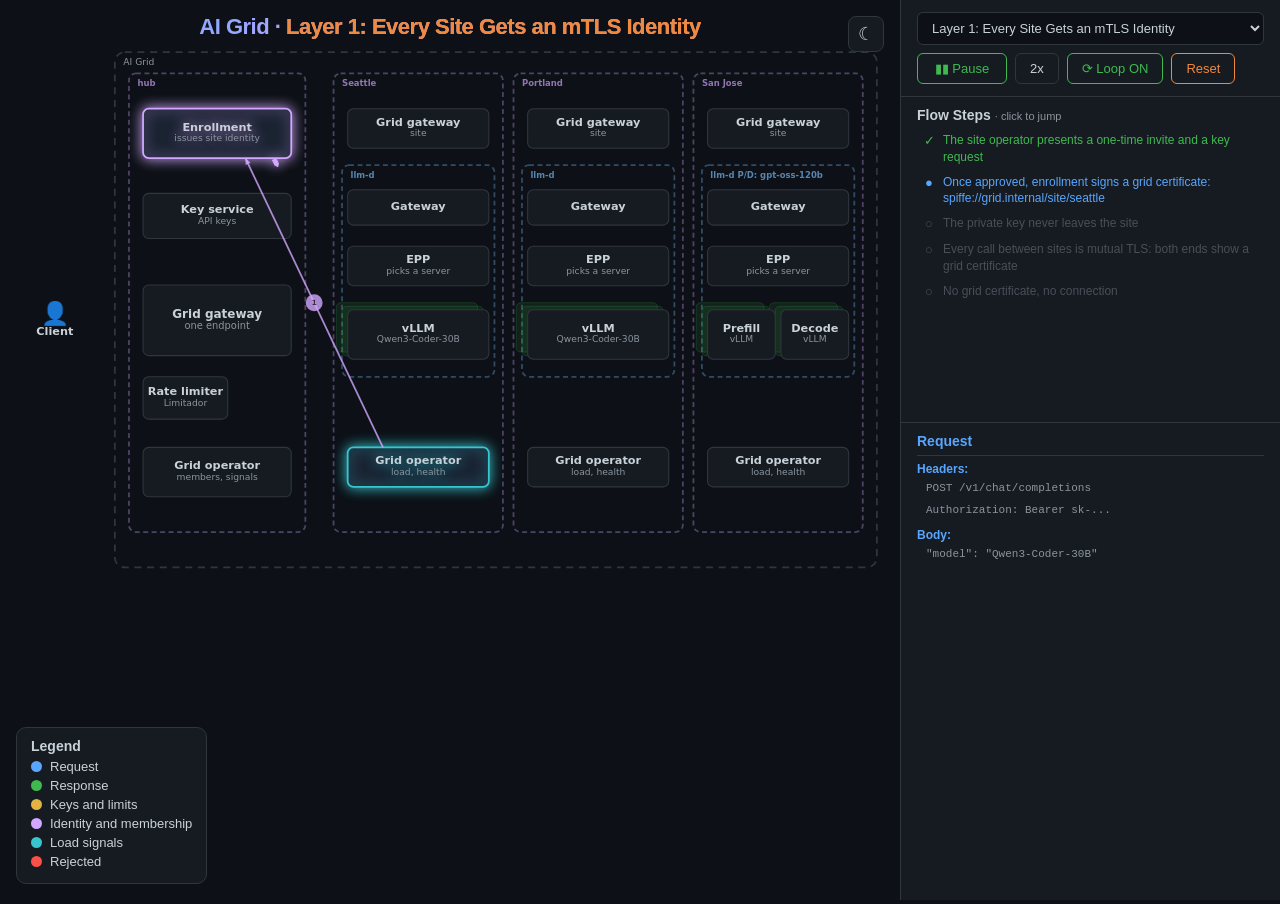
==== commit 5ce0c864: "Add the routing slide; sites renamed Seattle, Portland, San Jose Signed-off-by: Sam Batschelet <sbat" ====
--- a/flow.html
+++ b/flow.html
@@ -340,7 +340,7 @@
 window.__flowstory = viz;
 
 try {
-  await viz.load({"meta": {"title": "AI Grid", "speed": 2}, "canvas": {"width": 1250, "height": 800}, "nodes": {"client": {"x": 15, "y": 410, "w": 100, "h": 50, "label": "Client", "type": "icon"}, "grid": {"x": 150, "y": 55, "w": 1080, "h": 730, "label": "AI Grid", "type": "boundary", "color": "#8b949e", "labelAlign": "left"}, "hub": {"x": 170, "y": 85, "w": 250, "h": 650, "label": "hub", "type": "container", "color": "#d2a8ff"}, "enroll": {"x": 190, "y": 135, "w": 210, "h": 70, "label": "Enrollment", "sublabel": "issues site identity", "color": "#d2a8ff", "inner": true}, "front": {"x": 190, "y": 385, "w": 210, "h": 100, "label": "Grid gateway", "sublabel": "one endpoint", "color": "#58a6ff", "fontSize": 17, "inner": true}, "hubop": {"x": 190, "y": 615, "w": 210, "h": 70, "label": "Grid operator", "sublabel": "members, signals", "color": "#39c5cf", "inner": true}, "west": {"x": 460, "y": 85, "w": 240, "h": 650, "label": "us-west-1", "type": "container", "color": "#d2a8ff"}, "west_gg": {"x": 480, "y": 135, "w": 200, "h": 56, "label": "Grid gateway", "sublabel": "site", "color": "#58a6ff", "inner": true}, "west_llmd": {"x": 472, "y": 215, "w": 216, "h": 300, "label": "llm-d", "type": "container", "color": "#79c0ff"}, "west_gw": {"x": 480, "y": 250, "w": 200, "h": 50, "label": "Gateway", "color": "#79c0ff", "inner": true}, "west_epp": {"x": 480, "y": 330, "w": 200, "h": 56, "label": "EPP", "sublabel": "picks a server", "color": "#79c0ff", "inner": true}, "west_vllm": {"x": 480, "y": 420, "w": 200, "h": 70, "label": "vLLM", "sublabel": "Qwen3-Coder-30B", "color": "#3fb950", "inner": true, "stackCount": 2}, "west_op": {"x": 480, "y": 615, "w": 200, "h": 56, "label": "Grid operator", "sublabel": "load, health", "color": "#39c5cf", "inner": true}, "eu": {"x": 715, "y": 85, "w": 240, "h": 650, "label": "eu-central-1", "type": "container", "color": "#d2a8ff"}, "eu_gg": {"x": 735, "y": 135, "w": 200, "h": 56, "label": "Grid gateway", "sublabel": "site", "color": "#58a6ff", "inner": true}, "eu_llmd": {"x": 727, "y": 215, "w": 216, "h": 300, "label": "llm-d", "type": "container", "color": "#79c0ff"}, "eu_gw": {"x": 735, "y": 250, "w": 200, "h": 50, "label": "Gateway", "color": "#79c0ff", "inner": true}, "eu_epp": {"x": 735, "y": 330, "w": 200, "h": 56, "label": "EPP", "sublabel": "picks a server", "color": "#79c0ff", "inner": true}, "eu_vllm": {"x": 735, "y": 420, "w": 200, "h": 70, "label": "vLLM", "sublabel": "Qwen3-Coder-30B", "color": "#3fb950", "inner": true, "stackCount": 2}, "eu_op": {"x": 735, "y": 615, "w": 200, "h": 56, "label": "Grid operator", "sublabel": "load, health", "color": "#39c5cf", "inner": true}, "ap": {"x": 970, "y": 85, "w": 240, "h": 650, "label": "ap-northeast-1", "type": "container", "color": "#d2a8ff"}, "ap_gg": {"x": 990, "y": 135, "w": 200, "h": 56, "label": "Grid gateway", "sublabel": "site", "color": "#58a6ff", "inner": true}, "ap_llmd": {"x": 982, "y": 215, "w": 216, "h": 300, "label": "llm-d P/D: gpt-oss-120b", "type": "container", "color": "#79c0ff"}, "ap_gw": {"x": 990, "y": 250, "w": 200, "h": 50, "label": "Gateway", "color": "#79c0ff", "inner": true}, "ap_epp": {"x": 990, "y": 330, "w": 200, "h": 56, "label": "EPP", "sublabel": "picks a server", "color": "#79c0ff", "inner": true}, "ap_op": {"x": 990, "y": 615, "w": 200, "h": 56, "label": "Grid operator", "sublabel": "load, health", "color": "#39c5cf", "inner": true}, "ap_prefill": {"x": 990, "y": 420, "w": 96, "h": 70, "label": "Prefill", "sublabel": "vLLM", "color": "#3fb950", "inner": true, "stackCount": 2}, "ap_decode": {"x": 1094, "y": 420, "w": 96, "h": 70, "label": "Decode", "sublabel": "vLLM", "color": "#3fb950", "inner": true, "stackCount": 2}, "keys": {"x": 190, "y": 255, "w": 210, "h": 64, "label": "Key service", "sublabel": "API keys", "color": "#e3b341", "inner": true}, "limiter": {"x": 190, "y": 515, "w": 120, "h": 60, "label": "Rate limiter", "sublabel": "Limitador", "color": "#e3b341", "inner": true}}, "tooltips": {"front": {"title": "Grid gateway, the one endpoint", "description": "Every client uses one URL. The gateway checks the caller, then picks a site that serves the requested model and has room.", "details": [["Checks", "API key, budget, region"], ["Picks", "a site by model, region, and live load"], ["Answers with", "the site that served it"]]}, "enroll": {"title": "Enrollment", "description": "A new site presents a one-time invite and a key request. Once approved, it gets back a grid certificate naming it as a member, used for mutual TLS on every call between sites. Its private key never leaves the site."}, "hubop": {"title": "Grid operator", "description": "Knows every member through gossip, which converges in a few rounds with no leader. Polls every peer's signals endpoint over mutual TLS, labels each row with the site that proved it, and serves the combined view. Its grid gateway reads only this operator."}, "west_gg": {"title": "Site grid gateway", "description": "Accepts traffic only from grid members, proven by certificate, and hands it to the site's llm-d stack."}, "west_llmd": {"title": "llm-d", "description": "The site's own inference stack, unchanged by the grid: a gateway, the EPP that picks a model server by cache and load, and vLLM."}, "west_op": {"title": "Site grid operator", "description": "Enrolls the site and joins the membership. Every few seconds it reads each provider's numbers from the EPP and serves them on its signals endpoint to grid peers over mutual TLS. A provider is one model served by the site's llm-d stack."}, "ap_llmd": {"title": "llm-d with prefill/decode disaggregation", "description": "This site serves gpt-oss-120b with prefill and decode on separate vLLM pods. The EPP picks a decode pod and, for long prompts, a prefill pod. Prefill builds the KV cache, and decode pulls it and streams the answer."}, "keys": {"title": "Key service", "description": "Holds every API key. The grid gateway checks a key here before any request reaches a site."}, "limiter": {"title": "Rate limiter (Limitador)", "description": "Counts each caller's requests and tokens against its limit. Over the limit, the grid gateway answers 429 and the request never reaches a site."}}, "flows": {"l2": {"label": "Layer 1: Every Site Gets an mTLS Identity", "steps": [{"text": "The site operator presents a one-time invite and a key request", "mode": "arrow", "from": "west_op", "to": "enroll", "color": "#d2a8ff", "num": 1, "edge": {"fromSide": "top", "fromXOffset": -50, "toSide": "bottom", "toXOffset": 40}}, {"text": "Once approved, enrollment signs a grid certificate: spiffe://grid.internal/site/us-west-1", "mode": "arrow", "from": "enroll", "to": "west_op", "color": "#d2a8ff", "num": 2, "edge": {"fromSide": "bottom", "fromXOffset": 80, "toSide": "top", "toXOffset": -5}}, {"text": "The private key never leaves the site", "mode": "lightup", "target": "west_op", "badge": 3}, {"text": "Every call between sites is mutual TLS: both ends show a grid certificate", "mode": "arrow", "from": "front", "to": "west_gg", "color": "#d2a8ff", "num": 4}, {"text": "No grid certificate, no connection", "mode": "lightup", "target": "west_gg", "badge": 5}]}, "l3": {"label": "Layer 2: Membership, Eventually Consistent", "steps": [{"text": "us-west-1 gossips that it joined", "mode": "arrow", "from": "west_op", "to": "hubop", "color": "#d2a8ff", "num": 1}, {"text": "Each operator passes news on at its next gossip round", "mode": "arrow", "from": "hubop", "to": "eu_op", "color": "#d2a8ff", "num": 2, "edge": {"fromSide": "bottom", "toSide": "bottom", "waypoints": [{"x": 305, "y": 712}, {"x": 835, "y": 712}]}}, {"text": "And on again, with no leader and no central list", "mode": "arrow", "from": "eu_op", "to": "ap_op", "color": "#d2a8ff", "num": 3}, {"text": "Views can differ for a few rounds, then agree", "mode": "lightup", "target": "ap_op", "badge": 4}, {"text": "A site that goes quiet is suspected, then dropped, the same way", "mode": "lightup", "target": "hubop", "badge": 5}]}, "l4": {"label": "Layer 3: Every Provider's Load, Shared", "steps": [{"text": "The EPP reads every vLLM server's metrics many times a second", "mode": "arrow", "from": "west_epp", "to": "west_vllm", "color": "#39c5cf", "num": 1, "fromXOff": -40, "toXOff": -40}, {"text": "Each server reports its running requests, waiting requests, and cache use", "mode": "arrow", "from": "west_vllm", "to": "west_epp", "color": "#39c5cf", "num": 2, "fromXOff": 40, "toXOff": 40}, {"text": "The EPP adds up its servers into one set of numbers per model", "mode": "lightup", "target": "west_epp", "badge": 3}, {"text": "Every few seconds the site operator copies those numbers to its signals endpoint", "mode": "arrow", "from": "west_epp", "to": "west_op", "color": "#39c5cf", "num": 4}, {"text": "The hub's operator polls each peer's signals endpoint over mutual TLS", "mode": "arrow", "from": "hubop", "to": "west_op", "color": "#39c5cf", "num": 5, "yOff": -10}, {"text": "Each site answers only for its own providers", "mode": "arrow", "from": "west_op", "to": "hubop", "color": "#39c5cf", "num": 6, "yOff": 10}, {"text": "So does every other site", "mode": "arrow", "from": "eu_op", "to": "hubop", "color": "#39c5cf", "num": 7, "edge": {"fromSide": "bottom", "fromXOffset": 20, "toSide": "bottom", "toXOffset": 20, "waypoints": [{"x": 855, "y": 724}, {"x": 315, "y": 724}]}}, {"text": "So does every other site", "mode": "arrow", "from": "ap_op", "to": "hubop", "color": "#39c5cf", "num": 8, "edge": {"fromSide": "bottom", "fromXOffset": 20, "toSide": "bottom", "toXOffset": 20, "waypoints": [{"x": 1110, "y": 724}, {"x": 315, "y": 724}]}}, {"text": "The operator labels each row with the site that proved it, and serves the combined view", "mode": "lightup", "target": "hubop", "badge": 9}, {"text": "The grid gateway reads only its local operator", "mode": "arrow", "from": "front", "to": "hubop", "color": "#39c5cf", "num": 10, "fromXOff": 55, "toXOff": 55}, {"text": "It gets every provider at every site in one answer", "mode": "arrow", "from": "hubop", "to": "front", "color": "#39c5cf", "num": 11, "fromXOff": 88, "toXOff": 88}, {"text": "Per request, the gateway picks a site with room for the model, and that site's EPP picks the server", "mode": "lightup", "target": "front", "badge": 12}]}, "one": {"label": "Layer 4: One Endpoint, Any Site", "steps": [{"text": "Client asks for Qwen3-Coder-30B at the one endpoint", "mode": "arrow", "from": "client", "to": "front", "color": "#58a6ff", "num": 1}, {"text": "Gateway checks the API key and budget", "mode": "lightup", "target": "front", "badge": 2}, {"text": "Two sites serve this model. us-west-1 has the most room", "mode": "lightup", "target": "front", "badge": 3}, {"text": "Hand off to the site over mutual TLS", "mode": "arrow", "from": "front", "to": "west_gg", "color": "#58a6ff", "num": 4, "glow": "west"}, {"text": "Into the site's llm-d stack", "mode": "arrow", "from": "west_gg", "to": "west_gw", "color": "#58a6ff", "num": 5, "glow": "west_llmd"}, {"text": "Gateway asks the EPP where to send it", "mode": "arrow", "from": "west_gw", "to": "west_epp", "color": "#58a6ff", "num": 6}, {"text": "EPP picks the best model server", "mode": "arrow", "from": "west_epp", "to": "west_vllm", "color": "#58a6ff", "num": 7}, {"text": "The answer returns through the site's gateway", "mode": "arrow", "from": "west_vllm", "to": "west_gw", "color": "#3fb950", "num": 8, "fromXOff": 40, "toXOff": 40}, {"text": "Back through the site's grid gateway", "mode": "arrow", "from": "west_gw", "to": "west_gg", "color": "#3fb950", "num": 9, "fromXOff": 40, "toXOff": 40}, {"text": "Back through the grid gateway", "mode": "arrow", "from": "west_gg", "to": "front", "color": "#3fb950", "num": 10, "yOff": 12}, {"text": "The client gets the answer, tagged with the site that served it", "mode": "arrow", "from": "front", "to": "client", "color": "#3fb950", "num": 11, "yOff": 12}]}, "policy": {"label": "Demo: Policy at the Door", "steps": [{"text": "Caller A sends a request with a valid API key", "mode": "arrow", "from": "client", "to": "front", "color": "#58a6ff", "num": 1}, {"text": "The gateway checks the API key", "mode": "arrow", "from": "front", "to": "keys", "color": "#e3b341", "num": 2, "fromXOff": -40, "toXOff": -40}, {"text": "Valid key", "mode": "arrow", "from": "keys", "to": "front", "color": "#e3b341", "num": 3, "fromXOff": 40, "toXOff": 40}, {"text": "The gateway checks the caller's rate limit", "mode": "arrow", "from": "front", "to": "limiter", "color": "#e3b341", "num": 4, "fromXOff": -60, "toXOff": -20}, {"text": "Under the limit", "mode": "arrow", "from": "limiter", "to": "front", "color": "#e3b341", "num": 5, "fromXOff": 25, "toXOff": -25}, {"text": "Allowed: the request goes on to a site", "mode": "lightup", "target": "front", "badge": "ok"}, {"text": "Caller B sends a key that is unknown or revoked", "mode": "arrow", "from": "client", "to": "front", "color": "#58a6ff", "num": 7}, {"text": "The gateway checks the API key", "mode": "arrow", "from": "front", "to": "keys", "color": "#e3b341", "num": 8, "fromXOff": -40, "toXOff": -40}, {"text": "Not a valid key", "mode": "arrow", "from": "keys", "to": "front", "color": "#f85149", "num": 9, "fromXOff": 40, "toXOff": 40}, {"text": "Refused: 401. The request never reaches a GPU", "mode": "lightup", "target": "front", "badge": "401", "errColor": "#f85149"}, {"text": "Caller C sends its 101st request this minute", "mode": "arrow", "from": "client", "to": "front", "color": "#58a6ff", "num": 11}, {"text": "The gateway checks the API key", "mode": "arrow", "from": "front", "to": "keys", "color": "#e3b341", "num": 12, "fromXOff": -40, "toXOff": -40}, {"text": "Valid key", "mode": "arrow", "from": "keys", "to": "front", "color": "#e3b341", "num": 13, "fromXOff": 40, "toXOff": 40}, {"text": "The gateway checks the caller's rate limit", "mode": "arrow", "from": "front", "to": "limiter", "color": "#e3b341", "num": 14, "fromXOff": -60, "toXOff": -20}, {"text": "Over the limit of 100 requests a minute", "mode": "arrow", "from": "limiter", "to": "front", "color": "#f85149", "num": 15, "fromXOff": 25, "toXOff": -25}, {"text": "Refused: 429, too many requests. It can retry when the window resets", "mode": "lightup", "target": "front", "badge": "429", "errColor": "#f85149"}]}, "model": {"label": "Demo: Routed by Model", "steps": [{"text": "Client asks for gpt-oss-120b", "mode": "arrow", "from": "client", "to": "front", "color": "#58a6ff", "num": 1}, {"text": "Only ap-northeast-1 serves gpt-oss-120b", "mode": "lightup", "target": "front", "badge": 2}, {"text": "Hand off to ap-northeast-1 over mutual TLS", "mode": "arrow", "from": "front", "to": "ap_gg", "color": "#58a6ff", "num": 3, "glow": "ap"}, {"text": "Into the site's llm-d stack", "mode": "arrow", "from": "ap_gg", "to": "ap_gw", "color": "#58a6ff", "num": 4, "glow": "ap_llmd"}, {"text": "Gateway asks the EPP where to send it", "mode": "arrow", "from": "ap_gw", "to": "ap_epp", "color": "#58a6ff", "num": 5}, {"text": "The EPP picks a decode pod, and a prefill pod when the prompt is long enough to be worth splitting", "mode": "lightup", "target": "ap_epp", "badge": 6}, {"text": "The request goes to the chosen decode pod", "mode": "arrow", "from": "ap_epp", "to": "ap_decode", "color": "#58a6ff", "num": 7}, {"text": "The decode pod has the prefill pod process the prompt", "mode": "arrow", "from": "ap_decode", "to": "ap_prefill", "color": "#58a6ff", "num": 8, "yOff": -12}, {"text": "Decode pulls the KV cache from prefill and streams the answer", "mode": "arrow", "from": "ap_prefill", "to": "ap_decode", "color": "#79c0ff", "num": 9, "yOff": 12}, {"text": "The answer returns through the site's gateway", "mode": "arrow", "from": "ap_decode", "to": "ap_gw", "color": "#3fb950", "num": 10, "fromXOff": 40, "toXOff": 40}, {"text": "Back through the site's grid gateway", "mode": "arrow", "from": "ap_gw", "to": "ap_gg", "color": "#3fb950", "num": 11, "fromXOff": 40, "toXOff": 40}, {"text": "Back through the grid gateway", "mode": "arrow", "from": "ap_gg", "to": "front", "color": "#3fb950", "num": 12, "yOff": 12}, {"text": "The client gets the answer, tagged with the site that served it", "mode": "arrow", "from": "front", "to": "client", "color": "#3fb950", "num": 13, "yOff": 12}, {"text": "Each site runs the llm-d shape that fits its model. The grid routes the same way", "mode": "lightup", "target": "ap_llmd", "badge": 14}]}, "load": {"label": "Demo: Load Awareness", "steps": [{"text": "us-west-1 is busy: its GPUs are queued", "mode": "lightup", "target": "west_vllm", "badge": "busy", "errColor": "#f0883e"}, {"text": "ap-northeast-1 is busy too", "mode": "lightup", "target": "ap_decode", "badge": "busy", "errColor": "#f0883e"}, {"text": "Every few seconds the hub's operator polls each site", "mode": "arrow", "from": "hubop", "to": "west_op", "color": "#39c5cf", "num": 3, "yOff": -10}, {"text": "us-west-1 answers: a long queue", "mode": "arrow", "from": "west_op", "to": "hubop", "color": "#39c5cf", "num": 4, "yOff": 10}, {"text": "eu-central-1 answers: room to spare", "mode": "arrow", "from": "eu_op", "to": "hubop", "color": "#39c5cf", "num": 5, "edge": {"fromSide": "bottom", "fromXOffset": 20, "toSide": "bottom", "toXOffset": 20, "waypoints": [{"x": 855, "y": 724}, {"x": 315, "y": 724}]}}, {"text": "The grid gateway reads its local operator's combined view", "mode": "arrow", "from": "front", "to": "hubop", "color": "#39c5cf", "num": 6, "fromXOff": 55, "toXOff": 55}, {"text": "Every site's load, labelled with the site that reported it", "mode": "arrow", "from": "hubop", "to": "front", "color": "#39c5cf", "num": 7, "fromXOff": 88, "toXOff": 88}, {"text": "Client asks for Qwen3-Coder-30B", "mode": "arrow", "from": "client", "to": "front", "color": "#58a6ff", "num": 8}, {"text": "Of the two sites serving this model, eu-central-1 has the shorter queue", "mode": "lightup", "target": "front", "badge": 9}, {"text": "Hand off to the site over mutual TLS", "mode": "arrow", "from": "front", "to": "eu_gg", "color": "#58a6ff", "num": 10, "glow": "eu"}, {"text": "Into the site's llm-d stack", "mode": "arrow", "from": "eu_gg", "to": "eu_gw", "color": "#58a6ff", "num": 11, "glow": "eu_llmd"}, {"text": "Gateway asks the EPP where to send it", "mode": "arrow", "from": "eu_gw", "to": "eu_epp", "color": "#58a6ff", "num": 12}, {"text": "EPP picks the best model server", "mode": "arrow", "from": "eu_epp", "to": "eu_vllm", "color": "#58a6ff", "num": 13}, {"text": "The answer returns through the site's gateway", "mode": "arrow", "from": "eu_vllm", "to": "eu_gw", "color": "#3fb950", "num": 14, "fromXOff": 40, "toXOff": 40}, {"text": "Back through the site's grid gateway", "mode": "arrow", "from": "eu_gw", "to": "eu_gg", "color": "#3fb950", "num": 15, "fromXOff": 40, "toXOff": 40}, {"text": "Back through the grid gateway", "mode": "arrow", "from": "eu_gg", "to": "front", "color": "#3fb950", "num": 16, "yOff": 12}, {"text": "The client gets the answer, tagged with the site that served it", "mode": "arrow", "from": "front", "to": "client", "color": "#3fb950", "num": 17, "yOff": 12}]}, "fail": {"label": "Demo: Lose a Site, Keep Serving", "steps": [{"text": "us-west-1 goes down", "mode": "lightup", "target": "west_gg", "badge": "down", "errColor": "#f85149"}, {"text": "Its GPUs stop serving", "mode": "lightup", "target": "west_vllm", "badge": "down", "errColor": "#f85149"}, {"text": "Its operator stops reporting", "mode": "lightup", "target": "west_op", "badge": "down", "errColor": "#f85149"}, {"text": "The hub's operator gets no answer from us-west-1", "mode": "arrow", "from": "hubop", "to": "west_op", "color": "#f85149", "num": 4, "yOff": -10}, {"text": "It leaves us-west-1 out of the combined view until it answers again", "mode": "lightup", "target": "hubop", "badge": 5}, {"text": "The grid gateway reads its local operator", "mode": "arrow", "from": "front", "to": "hubop", "color": "#39c5cf", "num": 6, "fromXOff": 55, "toXOff": 55}, {"text": "Only sites that answered are in the view", "mode": "arrow", "from": "hubop", "to": "front", "color": "#39c5cf", "num": 7, "fromXOff": 88, "toXOff": 88}, {"text": "Client asks for Qwen3-Coder-30B, nothing changes on its side", "mode": "arrow", "from": "client", "to": "front", "color": "#58a6ff", "num": 8}, {"text": "Gateway sends it to eu-central-1", "mode": "lightup", "target": "front", "badge": 9}, {"text": "Hand off to the site over mutual TLS", "mode": "arrow", "from": "front", "to": "eu_gg", "color": "#58a6ff", "num": 10, "glow": "eu"}, {"text": "Into the site's llm-d stack", "mode": "arrow", "from": "eu_gg", "to": "eu_gw", "color": "#58a6ff", "num": 11, "glow": "eu_llmd"}, {"text": "Gateway asks the EPP where to send it", "mode": "arrow", "from": "eu_gw", "to": "eu_epp", "color": "#58a6ff", "num": 12}, {"text": "EPP picks the best model server", "mode": "arrow", "from": "eu_epp", "to": "eu_vllm", "color": "#58a6ff", "num": 13}, {"text": "The answer returns through the site's gateway", "mode": "arrow", "from": "eu_vllm", "to": "eu_gw", "color": "#3fb950", "num": 14, "fromXOff": 40, "toXOff": 40}, {"text": "Back through the site's grid gateway", "mode": "arrow", "from": "eu_gw", "to": "eu_gg", "color": "#3fb950", "num": 15, "fromXOff": 40, "toXOff": 40}, {"text": "Back through the grid gateway", "mode": "arrow", "from": "eu_gg", "to": "front", "color": "#3fb950", "num": 16, "yOff": 12}, {"text": "The client gets the answer, tagged with the site that served it", "mode": "arrow", "from": "front", "to": "client", "color": "#3fb950", "num": 17, "yOff": 12}]}, "affinity": {"label": "Demo: Affinity", "steps": [{"text": "Turn 1 of a conversation asks for Qwen3-Coder-30B", "mode": "arrow", "from": "client", "to": "front", "color": "#58a6ff", "num": 1}, {"text": "No site has seen this prompt, so the gateway picks by load: eu-central-1", "mode": "lightup", "target": "front", "badge": 2}, {"text": "Hand off to eu-central-1", "mode": "arrow", "from": "front", "to": "eu_gg", "color": "#58a6ff", "num": 3, "glow": "eu"}, {"text": "Into the site's llm-d stack", "mode": "arrow", "from": "eu_gg", "to": "eu_gw", "color": "#58a6ff", "num": 4, "glow": "eu_llmd"}, {"text": "Gateway asks the EPP where to send it", "mode": "arrow", "from": "eu_gw", "to": "eu_epp", "color": "#58a6ff", "num": 5}, {"text": "EPP picks a model server, which caches the prompt", "mode": "arrow", "from": "eu_epp", "to": "eu_vllm", "color": "#58a6ff", "num": 6}, {"text": "The answer returns through the site's gateway", "mode": "arrow", "from": "eu_vllm", "to": "eu_gw", "color": "#3fb950", "num": 7, "fromXOff": 40, "toXOff": 40}, {"text": "Back through the site's grid gateway", "mode": "arrow", "from": "eu_gw", "to": "eu_gg", "color": "#3fb950", "num": 8, "fromXOff": 40, "toXOff": 40}, {"text": "Back through the grid gateway", "mode": "arrow", "from": "eu_gg", "to": "front", "color": "#3fb950", "num": 9, "yOff": 12}, {"text": "The client gets the answer, tagged with the site that served it", "mode": "arrow", "from": "front", "to": "client", "color": "#3fb950", "num": 10, "yOff": 12}, {"text": "The answer succeeded, so the gateway remembers it sent this prompt to eu-central-1", "mode": "lightup", "target": "front", "badge": 11}, {"text": "Turn 2 sends the same history plus a new question", "mode": "arrow", "from": "client", "to": "front", "color": "#58a6ff", "num": 12}, {"text": "The prompt matches what the gateway already sent to eu-central-1, so it goes back there", "mode": "lightup", "target": "front", "badge": 13}, {"text": "Hand off to eu-central-1 again", "mode": "arrow", "from": "front", "to": "eu_gg", "color": "#58a6ff", "num": 14, "glow": "eu"}, {"text": "Into the site's llm-d stack", "mode": "arrow", "from": "eu_gg", "to": "eu_gw", "color": "#58a6ff", "num": 15, "glow": "eu_llmd"}, {"text": "Gateway asks the EPP where to send it", "mode": "arrow", "from": "eu_gw", "to": "eu_epp", "color": "#58a6ff", "num": 16}, {"text": "The EPP favors the model server that already holds this prompt", "mode": "lightup", "target": "eu_epp", "badge": 17}, {"text": "Most of the prompt is already cached, so prefill covers mainly the new question", "mode": "arrow", "from": "eu_epp", "to": "eu_vllm", "color": "#58a6ff", "num": 18}, {"text": "The answer returns through the site's gateway", "mode": "arrow", "from": "eu_vllm", "to": "eu_gw", "color": "#3fb950", "num": 19, "fromXOff": 40, "toXOff": 40}, {"text": "Back through the site's grid gateway", "mode": "arrow", "from": "eu_gw", "to": "eu_gg", "color": "#3fb950", "num": 20, "fromXOff": 40, "toXOff": 40}, {"text": "Back through the grid gateway", "mode": "arrow", "from": "eu_gg", "to": "front", "color": "#3fb950", "num": 21, "yOff": 12}, {"text": "The client gets the answer, tagged with the site that served it", "mode": "arrow", "from": "front", "to": "client", "color": "#3fb950", "num": 22, "yOff": 12}, {"text": "If eu-central-1 grows busier than the cache is worth, load wins", "mode": "lightup", "target": "front", "badge": 23}]}, "geo": {"label": "Demo: Geo Fence, Data Stays in Region", "steps": [{"text": "An EU caller asks for Qwen3-Coder-30B. Its token carries a signed region claim", "mode": "arrow", "from": "client", "to": "front", "color": "#58a6ff", "num": 1}, {"text": "The gateway verifies the region claim locally, with no callback", "mode": "lightup", "target": "front", "badge": 2}, {"text": "us-west-1 has room, but it is outside this caller's region", "mode": "lightup", "target": "west_gg", "badge": "fenced", "errColor": "#8b949e"}, {"text": "Only eu-central-1 is in region, so the request goes there", "mode": "lightup", "target": "front", "badge": 4}, {"text": "Hand off to eu-central-1 over mutual TLS", "mode": "arrow", "from": "front", "to": "eu_gg", "color": "#58a6ff", "num": 5, "glow": "eu"}, {"text": "Into the site's llm-d stack", "mode": "arrow", "from": "eu_gg", "to": "eu_gw", "color": "#58a6ff", "num": 6, "glow": "eu_llmd"}, {"text": "Gateway asks the EPP where to send it", "mode": "arrow", "from": "eu_gw", "to": "eu_epp", "color": "#58a6ff", "num": 7}, {"text": "EPP picks the best model server", "mode": "arrow", "from": "eu_epp", "to": "eu_vllm", "color": "#58a6ff", "num": 8}, {"text": "The answer returns through the site's gateway", "mode": "arrow", "from": "eu_vllm", "to": "eu_gw", "color": "#3fb950", "num": 9, "fromXOff": 40, "toXOff": 40}, {"text": "Back through the site's grid gateway", "mode": "arrow", "from": "eu_gw", "to": "eu_gg", "color": "#3fb950", "num": 10, "fromXOff": 40, "toXOff": 40}, {"text": "Back through the grid gateway", "mode": "arrow", "from": "eu_gg", "to": "front", "color": "#3fb950", "num": 11, "yOff": 12}, {"text": "The client gets the answer, served in its region", "mode": "arrow", "from": "front", "to": "client", "color": "#3fb950", "num": 12, "yOff": 12}, {"text": "A caller whose token has no region claim", "mode": "arrow", "from": "client", "to": "front", "color": "#58a6ff", "num": 13}, {"text": "Refused: 403. No region, no route", "mode": "lightup", "target": "front", "badge": "403", "errColor": "#f85149"}]}}, "flowOrder": ["l2", "l3", "l4", "one", "policy", "geo", "model", "load", "affinity", "fail"], "inspector": {"initialState": {"phase": "request", "headers": [{"value": "POST /v1/chat/completions", "style": "keep", "id": "h-path"}, {"value": "Authorization: Bearer sk-...", "style": "keep", "id": "h-auth"}], "body": [{"value": "\"model\": \"Qwen3-Coder-30B\"", "style": "keep", "id": "b-model"}]}, "mutations": {"one": [{"step": 2, "label": "API key valid", "actions": [{"id": "h-auth", "style": "highlight"}]}, {"step": 11, "label": "Response", "phase": "response", "replaceHeaders": [{"value": "HTTP/1.1 200 OK", "style": "add", "id": "r1us-west-1"}, {"value": "x-grid-provider-site: us-west-1", "style": "add", "id": "r2us-west-1"}]}], "policy": [{"step": 1, "label": "Caller A", "phase": "request", "replaceHeaders": [{"value": "POST /v1/chat/completions", "style": "keep", "id": "pha"}, {"value": "Authorization: Bearer sk-alice-...", "style": "keep", "id": "pka"}], "replaceBody": [{"value": "\"model\": \"Qwen3-Coder-30B\"", "style": "keep", "id": "pba"}], "clearCycleState": true, "cycleState": [{"value": "requests this minute: 12 of 100", "style": "add", "id": "pca"}]}, {"step": 6, "label": "Allowed", "actions": [{"id": "pka", "style": "highlight"}]}, {"step": 7, "label": "Caller B", "phase": "request", "replaceHeaders": [{"value": "POST /v1/chat/completions", "style": "keep", "id": "phb"}, {"value": "Authorization: Bearer sk-revoked-...", "style": "del", "id": "pkb"}], "replaceBody": [{"value": "\"model\": \"Qwen3-Coder-30B\"", "style": "keep", "id": "pbb"}], "cycleState": [{"value": "key not found", "style": "err", "id": "pcb"}]}, {"step": 10, "label": "Refused", "phase": "response", "replaceHeaders": [{"value": "HTTP/1.1 401 Unauthorized", "style": "err", "id": "pr1"}], "replaceBody": []}, {"step": 11, "label": "Caller C", "phase": "request", "replaceHeaders": [{"value": "POST /v1/chat/completions", "style": "keep", "id": "phc"}, {"value": "Authorization: Bearer sk-carol-...", "style": "keep", "id": "pkc"}], "replaceBody": [{"value": "\"model\": \"Qwen3-Coder-30B\"", "style": "keep", "id": "pbc"}], "cycleState": [{"value": "requests this minute: 101 of 100", "style": "err", "id": "pcc"}]}, {"step": 16, "label": "Refused", "phase": "response", "replaceHeaders": [{"value": "HTTP/1.1 429 Too Many Requests", "style": "err", "id": "pr2"}, {"value": "Retry-After: 23", "style": "add", "id": "pr3"}], "replaceBody": []}], "model": [{"step": 1, "label": "Request", "actions": [{"action": "replaceBody", "body": [{"value": "\"model\": \"gpt-oss-120b\"", "style": "highlight", "id": "m1"}]}]}, {"step": 13, "label": "Response", "phase": "response", "replaceHeaders": [{"value": "HTTP/1.1 200 OK", "style": "add", "id": "r1ap-northeast-1"}, {"value": "x-grid-provider-site: ap-northeast-1", "style": "add", "id": "r2ap-northeast-1"}]}], "load": [{"step": 17, "label": "Response", "phase": "response", "replaceHeaders": [{"value": "HTTP/1.1 200 OK", "style": "add", "id": "r1eu-central-1"}, {"value": "x-grid-provider-site: eu-central-1", "style": "add", "id": "r2eu-central-1"}]}], "fail": [{"step": 17, "label": "Response", "phase": "response", "replaceHeaders": [{"value": "HTTP/1.1 200 OK", "style": "add", "id": "r1eu-central-1"}, {"value": "x-grid-provider-site: eu-central-1", "style": "add", "id": "r2eu-central-1"}]}], "affinity": [{"step": 1, "label": "Turn 1", "phase": "request", "replaceHeaders": [{"value": "POST /v1/chat/completions", "style": "keep", "id": "a-h1"}, {"value": "Authorization: Bearer sk-...", "style": "keep", "id": "a-h2"}], "replaceBody": [{"value": "\"model\": \"Qwen3-Coder-30B\"", "style": "keep", "id": "a-m"}, {"value": "user: Review this module", "style": "add", "id": "a-u1"}]}, {"step": 10, "label": "Response", "phase": "response", "replaceHeaders": [{"value": "HTTP/1.1 200 OK", "style": "add", "id": "ar1a"}, {"value": "x-grid-provider-site: eu-central-1", "style": "add", "id": "ar2a"}], "replaceBody": []}, {"step": 12, "label": "Turn 2", "phase": "request", "replaceHeaders": [{"value": "POST /v1/chat/completions", "style": "keep", "id": "a-h1"}, {"value": "Authorization: Bearer sk-...", "style": "keep", "id": "a-h2"}], "replaceBody": [{"value": "\"model\": \"Qwen3-Coder-30B\"", "style": "keep", "id": "a-m2"}, {"value": "user: Review this module", "style": "keep", "id": "a-u1b"}, {"value": "assistant: Three issues...", "style": "keep", "id": "a-a1"}, {"value": "user: Fix the second one", "style": "add", "id": "a-u2"}]}, {"step": 22, "label": "Response", "phase": "response", "replaceHeaders": [{"value": "HTTP/1.1 200 OK", "style": "add", "id": "ar1b"}, {"value": "x-grid-provider-site: eu-central-1", "style": "add", "id": "ar2b"}], "replaceBody": []}], "geo": [{"step": 1, "label": "EU caller", "phase": "request", "replaceHeaders": [{"value": "POST /v1/chat/completions", "style": "keep", "id": "g-h1"}, {"value": "Authorization: Bearer eyJ... (signed)", "style": "keep", "id": "g-h2"}, {"value": "claim grid_region: eu", "style": "add", "id": "g-h3"}], "replaceBody": [{"value": "\"model\": \"Qwen3-Coder-30B\"", "style": "keep", "id": "g-b"}]}, {"step": 2, "label": "Claim verified", "actions": [{"id": "g-h3", "style": "highlight"}]}, {"step": 12, "label": "Response", "phase": "response", "replaceHeaders": [{"value": "HTTP/1.1 200 OK", "style": "add", "id": "g-r1"}, {"value": "x-grid-provider-site: eu-central-1", "style": "add", "id": "g-r2"}], "replaceBody": []}, {"step": 13, "label": "No region claim", "phase": "request", "replaceHeaders": [{"value": "POST /v1/chat/completions", "style": "keep", "id": "g-h4"}, {"value": "Authorization: Bearer eyJ... (no region)", "style": "del", "id": "g-h5"}], "replaceBody": []}, {"step": 14, "label": "Refused", "phase": "response", "replaceHeaders": [{"value": "HTTP/1.1 403 Forbidden", "style": "err", "id": "g-r3"}], "replaceBody": []}]}}, "legend": [{"label": "Request", "color": "#58a6ff"}, {"label": "Response", "color": "#3fb950"}, {"label": "Keys and limits", "color": "#e3b341"}, {"label": "Identity and membership", "color": "#d2a8ff"}, {"label": "Load signals", "color": "#39c5cf"}, {"label": "Rejected", "color": "#f85149"}], "defaultFlow": "l2"});
+  await viz.load({"meta": {"title": "AI Grid", "speed": 2}, "canvas": {"width": 1250, "height": 800}, "nodes": {"client": {"x": 15, "y": 410, "w": 100, "h": 50, "label": "Client", "type": "icon"}, "grid": {"x": 150, "y": 55, "w": 1080, "h": 730, "label": "AI Grid", "type": "boundary", "color": "#8b949e", "labelAlign": "left"}, "hub": {"x": 170, "y": 85, "w": 250, "h": 650, "label": "hub", "type": "container", "color": "#d2a8ff"}, "enroll": {"x": 190, "y": 135, "w": 210, "h": 70, "label": "Enrollment", "sublabel": "issues site identity", "color": "#d2a8ff", "inner": true}, "front": {"x": 190, "y": 385, "w": 210, "h": 100, "label": "Grid gateway", "sublabel": "one endpoint", "color": "#58a6ff", "fontSize": 17, "inner": true}, "hubop": {"x": 190, "y": 615, "w": 210, "h": 70, "label": "Grid operator", "sublabel": "members, signals", "color": "#39c5cf", "inner": true}, "west": {"x": 460, "y": 85, "w": 240, "h": 650, "label": "Seattle", "type": "container", "color": "#d2a8ff"}, "west_gg": {"x": 480, "y": 135, "w": 200, "h": 56, "label": "Grid gateway", "sublabel": "site", "color": "#58a6ff", "inner": true}, "west_llmd": {"x": 472, "y": 215, "w": 216, "h": 300, "label": "llm-d", "type": "container", "color": "#79c0ff"}, "west_gw": {"x": 480, "y": 250, "w": 200, "h": 50, "label": "Gateway", "color": "#79c0ff", "inner": true}, "west_epp": {"x": 480, "y": 330, "w": 200, "h": 56, "label": "EPP", "sublabel": "picks a server", "color": "#79c0ff", "inner": true}, "west_vllm": {"x": 480, "y": 420, "w": 200, "h": 70, "label": "vLLM", "sublabel": "Qwen3-Coder-30B", "color": "#3fb950", "inner": true, "stackCount": 2}, "west_op": {"x": 480, "y": 615, "w": 200, "h": 56, "label": "Grid operator", "sublabel": "load, health", "color": "#39c5cf", "inner": true}, "eu": {"x": 715, "y": 85, "w": 240, "h": 650, "label": "Portland", "type": "container", "color": "#d2a8ff"}, "eu_gg": {"x": 735, "y": 135, "w": 200, "h": 56, "label": "Grid gateway", "sublabel": "site", "color": "#58a6ff", "inner": true}, "eu_llmd": {"x": 727, "y": 215, "w": 216, "h": 300, "label": "llm-d", "type": "container", "color": "#79c0ff"}, "eu_gw": {"x": 735, "y": 250, "w": 200, "h": 50, "label": "Gateway", "color": "#79c0ff", "inner": true}, "eu_epp": {"x": 735, "y": 330, "w": 200, "h": 56, "label": "EPP", "sublabel": "picks a server", "color": "#79c0ff", "inner": true}, "eu_vllm": {"x": 735, "y": 420, "w": 200, "h": 70, "label": "vLLM", "sublabel": "Qwen3-Coder-30B", "color": "#3fb950", "inner": true, "stackCount": 2}, "eu_op": {"x": 735, "y": 615, "w": 200, "h": 56, "label": "Grid operator", "sublabel": "load, health", "color": "#39c5cf", "inner": true}, "ap": {"x": 970, "y": 85, "w": 240, "h": 650, "label": "San Jose", "type": "container", "color": "#d2a8ff"}, "ap_gg": {"x": 990, "y": 135, "w": 200, "h": 56, "label": "Grid gateway", "sublabel": "site", "color": "#58a6ff", "inner": true}, "ap_llmd": {"x": 982, "y": 215, "w": 216, "h": 300, "label": "llm-d P/D: gpt-oss-120b", "type": "container", "color": "#79c0ff"}, "ap_gw": {"x": 990, "y": 250, "w": 200, "h": 50, "label": "Gateway", "color": "#79c0ff", "inner": true}, "ap_epp": {"x": 990, "y": 330, "w": 200, "h": 56, "label": "EPP", "sublabel": "picks a server", "color": "#79c0ff", "inner": true}, "ap_op": {"x": 990, "y": 615, "w": 200, "h": 56, "label": "Grid operator", "sublabel": "load, health", "color": "#39c5cf", "inner": true}, "ap_prefill": {"x": 990, "y": 420, "w": 96, "h": 70, "label": "Prefill", "sublabel": "vLLM", "color": "#3fb950", "inner": true, "stackCount": 2}, "ap_decode": {"x": 1094, "y": 420, "w": 96, "h": 70, "label": "Decode", "sublabel": "vLLM", "color": "#3fb950", "inner": true, "stackCount": 2}, "keys": {"x": 190, "y": 255, "w": 210, "h": 64, "label": "Key service", "sublabel": "API keys", "color": "#e3b341", "inner": true}, "limiter": {"x": 190, "y": 515, "w": 120, "h": 60, "label": "Rate limiter", "sublabel": "Limitador", "color": "#e3b341", "inner": true}}, "tooltips": {"front": {"title": "Grid gateway, the one endpoint", "description": "Every client uses one URL. The gateway checks the caller, then picks a site that serves the requested model and has room.", "details": [["Checks", "API key, budget, region"], ["Picks", "a site by model, region, and live load"], ["Answers with", "the site that served it"]]}, "enroll": {"title": "Enrollment", "description": "A new site presents a one-time invite and a key request. Once approved, it gets back a grid certificate naming it as a member, used for mutual TLS on every call between sites. Its private key never leaves the site."}, "hubop": {"title": "Grid operator", "description": "Knows every member through gossip, which converges in a few rounds with no leader. Polls every peer's signals endpoint over mutual TLS, labels each row with the site that proved it, and serves the combined view. Its grid gateway reads only this operator."}, "west_gg": {"title": "Site grid gateway", "description": "Accepts traffic only from grid members, proven by certificate, and hands it to the site's llm-d stack."}, "west_llmd": {"title": "llm-d", "description": "The site's own inference stack, unchanged by the grid: a gateway, the EPP that picks a model server by cache and load, and vLLM."}, "west_op": {"title": "Site grid operator", "description": "Enrolls the site and joins the membership. Every few seconds it reads each provider's numbers from the EPP and serves them on its signals endpoint to grid peers over mutual TLS. A provider is one model served by the site's llm-d stack."}, "ap_llmd": {"title": "llm-d with prefill/decode disaggregation", "description": "This site serves gpt-oss-120b with prefill and decode on separate vLLM pods. The EPP picks a decode pod and, for long prompts, a prefill pod. Prefill builds the KV cache, and decode pulls it and streams the answer."}, "keys": {"title": "Key service", "description": "Holds every API key. The grid gateway checks a key here before any request reaches a site."}, "limiter": {"title": "Rate limiter (Limitador)", "description": "Counts each caller's requests and tokens against its limit. Over the limit, the grid gateway answers 429 and the request never reaches a site."}}, "flows": {"l2": {"label": "Layer 1: Every Site Gets an mTLS Identity", "steps": [{"text": "The site operator presents a one-time invite and a key request", "mode": "arrow", "from": "west_op", "to": "enroll", "color": "#d2a8ff", "num": 1, "edge": {"fromSide": "top", "fromXOffset": -50, "toSide": "bottom", "toXOffset": 40}}, {"text": "Once approved, enrollment signs a grid certificate: spiffe://grid.internal/site/seattle", "mode": "arrow", "from": "enroll", "to": "west_op", "color": "#d2a8ff", "num": 2, "edge": {"fromSide": "bottom", "fromXOffset": 80, "toSide": "top", "toXOffset": -5}}, {"text": "The private key never leaves the site", "mode": "lightup", "target": "west_op", "badge": 3}, {"text": "Every call between sites is mutual TLS: both ends show a grid certificate", "mode": "arrow", "from": "front", "to": "west_gg", "color": "#d2a8ff", "num": 4}, {"text": "No grid certificate, no connection", "mode": "lightup", "target": "west_gg", "badge": 5}]}, "l3": {"label": "Layer 2: Membership, Eventually Consistent", "steps": [{"text": "Seattle gossips that it joined", "mode": "arrow", "from": "west_op", "to": "hubop", "color": "#d2a8ff", "num": 1}, {"text": "Each operator passes news on at its next gossip round", "mode": "arrow", "from": "hubop", "to": "eu_op", "color": "#d2a8ff", "num": 2, "edge": {"fromSide": "bottom", "toSide": "bottom", "waypoints": [{"x": 305, "y": 712}, {"x": 835, "y": 712}]}}, {"text": "And on again, with no leader and no central list", "mode": "arrow", "from": "eu_op", "to": "ap_op", "color": "#d2a8ff", "num": 3}, {"text": "Views can differ for a few rounds, then agree", "mode": "lightup", "target": "ap_op", "badge": 4}, {"text": "A site that goes quiet is suspected, then dropped, the same way", "mode": "lightup", "target": "hubop", "badge": 5}]}, "l4": {"label": "Layer 3: Every Provider's Load, Shared", "steps": [{"text": "The EPP reads every vLLM server's metrics many times a second", "mode": "arrow", "from": "west_epp", "to": "west_vllm", "color": "#39c5cf", "num": 1, "fromXOff": -40, "toXOff": -40}, {"text": "Each server reports its running requests, waiting requests, and cache use", "mode": "arrow", "from": "west_vllm", "to": "west_epp", "color": "#39c5cf", "num": 2, "fromXOff": 40, "toXOff": 40}, {"text": "The EPP adds up its servers into one set of numbers per model", "mode": "lightup", "target": "west_epp", "badge": 3}, {"text": "Every few seconds the site operator copies those numbers to its signals endpoint", "mode": "arrow", "from": "west_epp", "to": "west_op", "color": "#39c5cf", "num": 4}, {"text": "The hub's operator polls each peer's signals endpoint over mutual TLS", "mode": "arrow", "from": "hubop", "to": "west_op", "color": "#39c5cf", "num": 5, "yOff": -10}, {"text": "Each site answers only for its own providers", "mode": "arrow", "from": "west_op", "to": "hubop", "color": "#39c5cf", "num": 6, "yOff": 10}, {"text": "So does every other site", "mode": "arrow", "from": "eu_op", "to": "hubop", "color": "#39c5cf", "num": 7, "edge": {"fromSide": "bottom", "fromXOffset": 20, "toSide": "bottom", "toXOffset": 20, "waypoints": [{"x": 855, "y": 724}, {"x": 315, "y": 724}]}}, {"text": "So does every other site", "mode": "arrow", "from": "ap_op", "to": "hubop", "color": "#39c5cf", "num": 8, "edge": {"fromSide": "bottom", "fromXOffset": 20, "toSide": "bottom", "toXOffset": 20, "waypoints": [{"x": 1110, "y": 724}, {"x": 315, "y": 724}]}}, {"text": "The operator labels each row with the site that proved it, and serves the combined view", "mode": "lightup", "target": "hubop", "badge": 9}, {"text": "The grid gateway reads only its local operator", "mode": "arrow", "from": "front", "to": "hubop", "color": "#39c5cf", "num": 10, "fromXOff": 55, "toXOff": 55}, {"text": "It gets every provider at every site in one answer", "mode": "arrow", "from": "hubop", "to": "front", "color": "#39c5cf", "num": 11, "fromXOff": 88, "toXOff": 88}, {"text": "Per request, the gateway picks a site with room for the model, and that site's EPP picks the server", "mode": "lightup", "target": "front", "badge": 12}]}, "one": {"label": "Layer 4: One Endpoint, Any Site", "steps": [{"text": "Client asks for Qwen3-Coder-30B at the one endpoint", "mode": "arrow", "from": "client", "to": "front", "color": "#58a6ff", "num": 1}, {"text": "Gateway checks the API key and budget", "mode": "lightup", "target": "front", "badge": 2}, {"text": "Two sites serve this model. Seattle has the most room", "mode": "lightup", "target": "front", "badge": 3}, {"text": "Hand off to the site over mutual TLS", "mode": "arrow", "from": "front", "to": "west_gg", "color": "#58a6ff", "num": 4, "glow": "west"}, {"text": "Into the site's llm-d stack", "mode": "arrow", "from": "west_gg", "to": "west_gw", "color": "#58a6ff", "num": 5, "glow": "west_llmd"}, {"text": "Gateway asks the EPP where to send it", "mode": "arrow", "from": "west_gw", "to": "west_epp", "color": "#58a6ff", "num": 6}, {"text": "EPP picks the best model server", "mode": "arrow", "from": "west_epp", "to": "west_vllm", "color": "#58a6ff", "num": 7}, {"text": "The answer returns through the site's gateway", "mode": "arrow", "from": "west_vllm", "to": "west_gw", "color": "#3fb950", "num": 8, "fromXOff": 40, "toXOff": 40}, {"text": "Back through the site's grid gateway", "mode": "arrow", "from": "west_gw", "to": "west_gg", "color": "#3fb950", "num": 9, "fromXOff": 40, "toXOff": 40}, {"text": "Back through the grid gateway", "mode": "arrow", "from": "west_gg", "to": "front", "color": "#3fb950", "num": 10, "yOff": 12}, {"text": "The client gets the answer, tagged with the site that served it", "mode": "arrow", "from": "front", "to": "client", "color": "#3fb950", "num": 11, "yOff": 12}]}, "policy": {"label": "Demo: Policy at the Door", "steps": [{"text": "Caller A sends a request with a valid API key", "mode": "arrow", "from": "client", "to": "front", "color": "#58a6ff", "num": 1}, {"text": "The gateway checks the API key", "mode": "arrow", "from": "front", "to": "keys", "color": "#e3b341", "num": 2, "fromXOff": -40, "toXOff": -40}, {"text": "Valid key", "mode": "arrow", "from": "keys", "to": "front", "color": "#e3b341", "num": 3, "fromXOff": 40, "toXOff": 40}, {"text": "The gateway checks the caller's rate limit", "mode": "arrow", "from": "front", "to": "limiter", "color": "#e3b341", "num": 4, "fromXOff": -60, "toXOff": -20}, {"text": "Under the limit", "mode": "arrow", "from": "limiter", "to": "front", "color": "#e3b341", "num": 5, "fromXOff": 25, "toXOff": -25}, {"text": "Allowed: the request goes on to a site", "mode": "lightup", "target": "front", "badge": "ok"}, {"text": "Caller B sends a key that is unknown or revoked", "mode": "arrow", "from": "client", "to": "front", "color": "#58a6ff", "num": 7}, {"text": "The gateway checks the API key", "mode": "arrow", "from": "front", "to": "keys", "color": "#e3b341", "num": 8, "fromXOff": -40, "toXOff": -40}, {"text": "Not a valid key", "mode": "arrow", "from": "keys", "to": "front", "color": "#f85149", "num": 9, "fromXOff": 40, "toXOff": 40}, {"text": "Refused: 401. The request never reaches a GPU", "mode": "lightup", "target": "front", "badge": "401", "errColor": "#f85149"}, {"text": "Caller C sends its 101st request this minute", "mode": "arrow", "from": "client", "to": "front", "color": "#58a6ff", "num": 11}, {"text": "The gateway checks the API key", "mode": "arrow", "from": "front", "to": "keys", "color": "#e3b341", "num": 12, "fromXOff": -40, "toXOff": -40}, {"text": "Valid key", "mode": "arrow", "from": "keys", "to": "front", "color": "#e3b341", "num": 13, "fromXOff": 40, "toXOff": 40}, {"text": "The gateway checks the caller's rate limit", "mode": "arrow", "from": "front", "to": "limiter", "color": "#e3b341", "num": 14, "fromXOff": -60, "toXOff": -20}, {"text": "Over the limit of 100 requests a minute", "mode": "arrow", "from": "limiter", "to": "front", "color": "#f85149", "num": 15, "fromXOff": 25, "toXOff": -25}, {"text": "Refused: 429, too many requests. It can retry when the window resets", "mode": "lightup", "target": "front", "badge": "429", "errColor": "#f85149"}]}, "model": {"label": "Demo: Routed by Model", "steps": [{"text": "Client asks for gpt-oss-120b", "mode": "arrow", "from": "client", "to": "front", "color": "#58a6ff", "num": 1}, {"text": "Only San Jose serves gpt-oss-120b", "mode": "lightup", "target": "front", "badge": 2}, {"text": "Hand off to San Jose over mutual TLS", "mode": "arrow", "from": "front", "to": "ap_gg", "color": "#58a6ff", "num": 3, "glow": "ap"}, {"text": "Into the site's llm-d stack", "mode": "arrow", "from": "ap_gg", "to": "ap_gw", "color": "#58a6ff", "num": 4, "glow": "ap_llmd"}, {"text": "Gateway asks the EPP where to send it", "mode": "arrow", "from": "ap_gw", "to": "ap_epp", "color": "#58a6ff", "num": 5}, {"text": "The EPP picks a decode pod, and a prefill pod when the prompt is long enough to be worth splitting", "mode": "lightup", "target": "ap_epp", "badge": 6}, {"text": "The request goes to the chosen decode pod", "mode": "arrow", "from": "ap_epp", "to": "ap_decode", "color": "#58a6ff", "num": 7}, {"text": "The decode pod has the prefill pod process the prompt", "mode": "arrow", "from": "ap_decode", "to": "ap_prefill", "color": "#58a6ff", "num": 8, "yOff": -12}, {"text": "Decode pulls the KV cache from prefill and streams the answer", "mode": "arrow", "from": "ap_prefill", "to": "ap_decode", "color": "#79c0ff", "num": 9, "yOff": 12}, {"text": "The answer returns through the site's gateway", "mode": "arrow", "from": "ap_decode", "to": "ap_gw", "color": "#3fb950", "num": 10, "fromXOff": 40, "toXOff": 40}, {"text": "Back through the site's grid gateway", "mode": "arrow", "from": "ap_gw", "to": "ap_gg", "color": "#3fb950", "num": 11, "fromXOff": 40, "toXOff": 40}, {"text": "Back through the grid gateway", "mode": "arrow", "from": "ap_gg", "to": "front", "color": "#3fb950", "num": 12, "yOff": 12}, {"text": "The client gets the answer, tagged with the site that served it", "mode": "arrow", "from": "front", "to": "client", "color": "#3fb950", "num": 13, "yOff": 12}, {"text": "Each site runs the llm-d shape that fits its model. The grid routes the same way", "mode": "lightup", "target": "ap_llmd", "badge": 14}]}, "load": {"label": "Demo: Load Awareness", "steps": [{"text": "Seattle is busy: its GPUs are queued", "mode": "lightup", "target": "west_vllm", "badge": "busy", "errColor": "#f0883e"}, {"text": "San Jose is busy too", "mode": "lightup", "target": "ap_decode", "badge": "busy", "errColor": "#f0883e"}, {"text": "Every few seconds the hub's operator polls each site", "mode": "arrow", "from": "hubop", "to": "west_op", "color": "#39c5cf", "num": 3, "yOff": -10}, {"text": "Seattle answers: a long queue", "mode": "arrow", "from": "west_op", "to": "hubop", "color": "#39c5cf", "num": 4, "yOff": 10}, {"text": "Portland answers: room to spare", "mode": "arrow", "from": "eu_op", "to": "hubop", "color": "#39c5cf", "num": 5, "edge": {"fromSide": "bottom", "fromXOffset": 20, "toSide": "bottom", "toXOffset": 20, "waypoints": [{"x": 855, "y": 724}, {"x": 315, "y": 724}]}}, {"text": "The grid gateway reads its local operator's combined view", "mode": "arrow", "from": "front", "to": "hubop", "color": "#39c5cf", "num": 6, "fromXOff": 55, "toXOff": 55}, {"text": "Every site's load, labelled with the site that reported it", "mode": "arrow", "from": "hubop", "to": "front", "color": "#39c5cf", "num": 7, "fromXOff": 88, "toXOff": 88}, {"text": "Client asks for Qwen3-Coder-30B", "mode": "arrow", "from": "client", "to": "front", "color": "#58a6ff", "num": 8}, {"text": "Of the two sites serving this model, Portland has the shorter queue", "mode": "lightup", "target": "front", "badge": 9}, {"text": "Hand off to the site over mutual TLS", "mode": "arrow", "from": "front", "to": "eu_gg", "color": "#58a6ff", "num": 10, "glow": "eu"}, {"text": "Into the site's llm-d stack", "mode": "arrow", "from": "eu_gg", "to": "eu_gw", "color": "#58a6ff", "num": 11, "glow": "eu_llmd"}, {"text": "Gateway asks the EPP where to send it", "mode": "arrow", "from": "eu_gw", "to": "eu_epp", "color": "#58a6ff", "num": 12}, {"text": "EPP picks the best model server", "mode": "arrow", "from": "eu_epp", "to": "eu_vllm", "color": "#58a6ff", "num": 13}, {"text": "The answer returns through the site's gateway", "mode": "arrow", "from": "eu_vllm", "to": "eu_gw", "color": "#3fb950", "num": 14, "fromXOff": 40, "toXOff": 40}, {"text": "Back through the site's grid gateway", "mode": "arrow", "from": "eu_gw", "to": "eu_gg", "color": "#3fb950", "num": 15, "fromXOff": 40, "toXOff": 40}, {"text": "Back through the grid gateway", "mode": "arrow", "from": "eu_gg", "to": "front", "color": "#3fb950", "num": 16, "yOff": 12}, {"text": "The client gets the answer, tagged with the site that served it", "mode": "arrow", "from": "front", "to": "client", "color": "#3fb950", "num": 17, "yOff": 12}]}, "fail": {"label": "Demo: Lose a Site, Keep Serving", "steps": [{"text": "Seattle goes down", "mode": "lightup", "target": "west_gg", "badge": "down", "errColor": "#f85149"}, {"text": "Its GPUs stop serving", "mode": "lightup", "target": "west_vllm", "badge": "down", "errColor": "#f85149"}, {"text": "Its operator stops reporting", "mode": "lightup", "target": "west_op", "badge": "down", "errColor": "#f85149"}, {"text": "The hub's operator gets no answer from Seattle", "mode": "arrow", "from": "hubop", "to": "west_op", "color": "#f85149", "num": 4, "yOff": -10}, {"text": "It leaves Seattle out of the combined view until it answers again", "mode": "lightup", "target": "hubop", "badge": 5}, {"text": "The grid gateway reads its local operator", "mode": "arrow", "from": "front", "to": "hubop", "color": "#39c5cf", "num": 6, "fromXOff": 55, "toXOff": 55}, {"text": "Only sites that answered are in the view", "mode": "arrow", "from": "hubop", "to": "front", "color": "#39c5cf", "num": 7, "fromXOff": 88, "toXOff": 88}, {"text": "Client asks for Qwen3-Coder-30B, nothing changes on its side", "mode": "arrow", "from": "client", "to": "front", "color": "#58a6ff", "num": 8}, {"text": "Gateway sends it to Portland", "mode": "lightup", "target": "front", "badge": 9}, {"text": "Hand off to the site over mutual TLS", "mode": "arrow", "from": "front", "to": "eu_gg", "color": "#58a6ff", "num": 10, "glow": "eu"}, {"text": "Into the site's llm-d stack", "mode": "arrow", "from": "eu_gg", "to": "eu_gw", "color": "#58a6ff", "num": 11, "glow": "eu_llmd"}, {"text": "Gateway asks the EPP where to send it", "mode": "arrow", "from": "eu_gw", "to": "eu_epp", "color": "#58a6ff", "num": 12}, {"text": "EPP picks the best model server", "mode": "arrow", "from": "eu_epp", "to": "eu_vllm", "color": "#58a6ff", "num": 13}, {"text": "The answer returns through the site's gateway", "mode": "arrow", "from": "eu_vllm", "to": "eu_gw", "color": "#3fb950", "num": 14, "fromXOff": 40, "toXOff": 40}, {"text": "Back through the site's grid gateway", "mode": "arrow", "from": "eu_gw", "to": "eu_gg", "color": "#3fb950", "num": 15, "fromXOff": 40, "toXOff": 40}, {"text": "Back through the grid gateway", "mode": "arrow", "from": "eu_gg", "to": "front", "color": "#3fb950", "num": 16, "yOff": 12}, {"text": "The client gets the answer, tagged with the site that served it", "mode": "arrow", "from": "front", "to": "client", "color": "#3fb950", "num": 17, "yOff": 12}]}, "affinity": {"label": "Demo: Affinity", "steps": [{"text": "Turn 1 of a conversation asks for Qwen3-Coder-30B", "mode": "arrow", "from": "client", "to": "front", "color": "#58a6ff", "num": 1}, {"text": "No site has seen this prompt, so the gateway picks by load: Portland", "mode": "lightup", "target": "front", "badge": 2}, {"text": "Hand off to Portland", "mode": "arrow", "from": "front", "to": "eu_gg", "color": "#58a6ff", "num": 3, "glow": "eu"}, {"text": "Into the site's llm-d stack", "mode": "arrow", "from": "eu_gg", "to": "eu_gw", "color": "#58a6ff", "num": 4, "glow": "eu_llmd"}, {"text": "Gateway asks the EPP where to send it", "mode": "arrow", "from": "eu_gw", "to": "eu_epp", "color": "#58a6ff", "num": 5}, {"text": "EPP picks a model server, which caches the prompt", "mode": "arrow", "from": "eu_epp", "to": "eu_vllm", "color": "#58a6ff", "num": 6}, {"text": "The answer returns through the site's gateway", "mode": "arrow", "from": "eu_vllm", "to": "eu_gw", "color": "#3fb950", "num": 7, "fromXOff": 40, "toXOff": 40}, {"text": "Back through the site's grid gateway", "mode": "arrow", "from": "eu_gw", "to": "eu_gg", "color": "#3fb950", "num": 8, "fromXOff": 40, "toXOff": 40}, {"text": "Back through the grid gateway", "mode": "arrow", "from": "eu_gg", "to": "front", "color": "#3fb950", "num": 9, "yOff": 12}, {"text": "The client gets the answer, tagged with the site that served it", "mode": "arrow", "from": "front", "to": "client", "color": "#3fb950", "num": 10, "yOff": 12}, {"text": "The answer succeeded, so the gateway remembers it sent this prompt to Portland", "mode": "lightup", "target": "front", "badge": 11}, {"text": "Turn 2 sends the same history plus a new question", "mode": "arrow", "from": "client", "to": "front", "color": "#58a6ff", "num": 12}, {"text": "The prompt matches what the gateway already sent to Portland, so it goes back there", "mode": "lightup", "target": "front", "badge": 13}, {"text": "Hand off to Portland again", "mode": "arrow", "from": "front", "to": "eu_gg", "color": "#58a6ff", "num": 14, "glow": "eu"}, {"text": "Into the site's llm-d stack", "mode": "arrow", "from": "eu_gg", "to": "eu_gw", "color": "#58a6ff", "num": 15, "glow": "eu_llmd"}, {"text": "Gateway asks the EPP where to send it", "mode": "arrow", "from": "eu_gw", "to": "eu_epp", "color": "#58a6ff", "num": 16}, {"text": "The EPP favors the model server that already holds this prompt", "mode": "lightup", "target": "eu_epp", "badge": 17}, {"text": "Most of the prompt is already cached, so prefill covers mainly the new question", "mode": "arrow", "from": "eu_epp", "to": "eu_vllm", "color": "#58a6ff", "num": 18}, {"text": "The answer returns through the site's gateway", "mode": "arrow", "from": "eu_vllm", "to": "eu_gw", "color": "#3fb950", "num": 19, "fromXOff": 40, "toXOff": 40}, {"text": "Back through the site's grid gateway", "mode": "arrow", "from": "eu_gw", "to": "eu_gg", "color": "#3fb950", "num": 20, "fromXOff": 40, "toXOff": 40}, {"text": "Back through the grid gateway", "mode": "arrow", "from": "eu_gg", "to": "front", "color": "#3fb950", "num": 21, "yOff": 12}, {"text": "The client gets the answer, tagged with the site that served it", "mode": "arrow", "from": "front", "to": "client", "color": "#3fb950", "num": 22, "yOff": 12}, {"text": "If Portland grows busier than the cache is worth, load wins", "mode": "lightup", "target": "front", "badge": 23}]}, "geo": {"label": "Demo: Geo Fence, Data Stays in Region", "steps": [{"text": "An Oregon caller asks for Qwen3-Coder-30B. Its token carries a signed region claim", "mode": "arrow", "from": "client", "to": "front", "color": "#58a6ff", "num": 1}, {"text": "The gateway verifies the region claim locally, with no callback", "mode": "lightup", "target": "front", "badge": 2}, {"text": "Seattle has room, but it is outside this caller's region", "mode": "lightup", "target": "west_gg", "badge": "fenced", "errColor": "#8b949e"}, {"text": "Only Portland is in region, so the request goes there", "mode": "lightup", "target": "front", "badge": 4}, {"text": "Hand off to Portland over mutual TLS", "mode": "arrow", "from": "front", "to": "eu_gg", "color": "#58a6ff", "num": 5, "glow": "eu"}, {"text": "Into the site's llm-d stack", "mode": "arrow", "from": "eu_gg", "to": "eu_gw", "color": "#58a6ff", "num": 6, "glow": "eu_llmd"}, {"text": "Gateway asks the EPP where to send it", "mode": "arrow", "from": "eu_gw", "to": "eu_epp", "color": "#58a6ff", "num": 7}, {"text": "EPP picks the best model server", "mode": "arrow", "from": "eu_epp", "to": "eu_vllm", "color": "#58a6ff", "num": 8}, {"text": "The answer returns through the site's gateway", "mode": "arrow", "from": "eu_vllm", "to": "eu_gw", "color": "#3fb950", "num": 9, "fromXOff": 40, "toXOff": 40}, {"text": "Back through the site's grid gateway", "mode": "arrow", "from": "eu_gw", "to": "eu_gg", "color": "#3fb950", "num": 10, "fromXOff": 40, "toXOff": 40}, {"text": "Back through the grid gateway", "mode": "arrow", "from": "eu_gg", "to": "front", "color": "#3fb950", "num": 11, "yOff": 12}, {"text": "The client gets the answer, served in its region", "mode": "arrow", "from": "front", "to": "client", "color": "#3fb950", "num": 12, "yOff": 12}, {"text": "A caller whose token has no region claim", "mode": "arrow", "from": "client", "to": "front", "color": "#58a6ff", "num": 13}, {"text": "Refused: 403. No region, no route", "mode": "lightup", "target": "front", "badge": "403", "errColor": "#f85149"}]}}, "flowOrder": ["l2", "l3", "l4", "one", "policy", "geo", "model", "load", "affinity", "fail"], "inspector": {"initialState": {"phase": "request", "headers": [{"value": "POST /v1/chat/completions", "style": "keep", "id": "h-path"}, {"value": "Authorization: Bearer sk-...", "style": "keep", "id": "h-auth"}], "body": [{"value": "\"model\": \"Qwen3-Coder-30B\"", "style": "keep", "id": "b-model"}]}, "mutations": {"one": [{"step": 2, "label": "API key valid", "actions": [{"id": "h-auth", "style": "highlight"}]}, {"step": 11, "label": "Response", "phase": "response", "replaceHeaders": [{"value": "HTTP/1.1 200 OK", "style": "add", "id": "r1Seattle"}, {"value": "x-grid-provider-site: seattle", "style": "add", "id": "r2Seattle"}]}], "policy": [{"step": 1, "label": "Caller A", "phase": "request", "replaceHeaders": [{"value": "POST /v1/chat/completions", "style": "keep", "id": "pha"}, {"value": "Authorization: Bearer sk-alice-...", "style": "keep", "id": "pka"}], "replaceBody": [{"value": "\"model\": \"Qwen3-Coder-30B\"", "style": "keep", "id": "pba"}], "clearCycleState": true, "cycleState": [{"value": "requests this minute: 12 of 100", "style": "add", "id": "pca"}]}, {"step": 6, "label": "Allowed", "actions": [{"id": "pka", "style": "highlight"}]}, {"step": 7, "label": "Caller B", "phase": "request", "replaceHeaders": [{"value": "POST /v1/chat/completions", "style": "keep", "id": "phb"}, {"value": "Authorization: Bearer sk-revoked-...", "style": "del", "id": "pkb"}], "replaceBody": [{"value": "\"model\": \"Qwen3-Coder-30B\"", "style": "keep", "id": "pbb"}], "cycleState": [{"value": "key not found", "style": "err", "id": "pcb"}]}, {"step": 10, "label": "Refused", "phase": "response", "replaceHeaders": [{"value": "HTTP/1.1 401 Unauthorized", "style": "err", "id": "pr1"}], "replaceBody": []}, {"step": 11, "label": "Caller C", "phase": "request", "replaceHeaders": [{"value": "POST /v1/chat/completions", "style": "keep", "id": "phc"}, {"value": "Authorization: Bearer sk-carol-...", "style": "keep", "id": "pkc"}], "replaceBody": [{"value": "\"model\": \"Qwen3-Coder-30B\"", "style": "keep", "id": "pbc"}], "cycleState": [{"value": "requests this minute: 101 of 100", "style": "err", "id": "pcc"}]}, {"step": 16, "label": "Refused", "phase": "response", "replaceHeaders": [{"value": "HTTP/1.1 429 Too Many Requests", "style": "err", "id": "pr2"}, {"value": "Retry-After: 23", "style": "add", "id": "pr3"}], "replaceBody": []}], "model": [{"step": 1, "label": "Request", "actions": [{"action": "replaceBody", "body": [{"value": "\"model\": \"gpt-oss-120b\"", "style": "highlight", "id": "m1"}]}]}, {"step": 13, "label": "Response", "phase": "response", "replaceHeaders": [{"value": "HTTP/1.1 200 OK", "style": "add", "id": "r1San Jose"}, {"value": "x-grid-provider-site: san-jose", "style": "add", "id": "r2San Jose"}]}], "load": [{"step": 17, "label": "Response", "phase": "response", "replaceHeaders": [{"value": "HTTP/1.1 200 OK", "style": "add", "id": "r1Portland"}, {"value": "x-grid-provider-site: portland", "style": "add", "id": "r2Portland"}]}], "fail": [{"step": 17, "label": "Response", "phase": "response", "replaceHeaders": [{"value": "HTTP/1.1 200 OK", "style": "add", "id": "r1Portland"}, {"value": "x-grid-provider-site: portland", "style": "add", "id": "r2Portland"}]}], "affinity": [{"step": 1, "label": "Turn 1", "phase": "request", "replaceHeaders": [{"value": "POST /v1/chat/completions", "style": "keep", "id": "a-h1"}, {"value": "Authorization: Bearer sk-...", "style": "keep", "id": "a-h2"}], "replaceBody": [{"value": "\"model\": \"Qwen3-Coder-30B\"", "style": "keep", "id": "a-m"}, {"value": "user: Review this module", "style": "add", "id": "a-u1"}]}, {"step": 10, "label": "Response", "phase": "response", "replaceHeaders": [{"value": "HTTP/1.1 200 OK", "style": "add", "id": "ar1a"}, {"value": "x-grid-provider-site: portland", "style": "add", "id": "ar2a"}], "replaceBody": []}, {"step": 12, "label": "Turn 2", "phase": "request", "replaceHeaders": [{"value": "POST /v1/chat/completions", "style": "keep", "id": "a-h1"}, {"value": "Authorization: Bearer sk-...", "style": "keep", "id": "a-h2"}], "replaceBody": [{"value": "\"model\": \"Qwen3-Coder-30B\"", "style": "keep", "id": "a-m2"}, {"value": "user: Review this module", "style": "keep", "id": "a-u1b"}, {"value": "assistant: Three issues...", "style": "keep", "id": "a-a1"}, {"value": "user: Fix the second one", "style": "add", "id": "a-u2"}]}, {"step": 22, "label": "Response", "phase": "response", "replaceHeaders": [{"value": "HTTP/1.1 200 OK", "style": "add", "id": "ar1b"}, {"value": "x-grid-provider-site: portland", "style": "add", "id": "ar2b"}], "replaceBody": []}], "geo": [{"step": 1, "label": "Oregon caller", "phase": "request", "replaceHeaders": [{"value": "POST /v1/chat/completions", "style": "keep", "id": "g-h1"}, {"value": "Authorization: Bearer eyJ... (signed)", "style": "keep", "id": "g-h2"}, {"value": "claim grid_region: oregon", "style": "add", "id": "g-h3"}], "replaceBody": [{"value": "\"model\": \"Qwen3-Coder-30B\"", "style": "keep", "id": "g-b"}]}, {"step": 2, "label": "Claim verified", "actions": [{"id": "g-h3", "style": "highlight"}]}, {"step": 12, "label": "Response", "phase": "response", "replaceHeaders": [{"value": "HTTP/1.1 200 OK", "style": "add", "id": "g-r1"}, {"value": "x-grid-provider-site: portland", "style": "add", "id": "g-r2"}], "replaceBody": []}, {"step": 13, "label": "No region claim", "phase": "request", "replaceHeaders": [{"value": "POST /v1/chat/completions", "style": "keep", "id": "g-h4"}, {"value": "Authorization: Bearer eyJ... (no region)", "style": "del", "id": "g-h5"}], "replaceBody": []}, {"step": 14, "label": "Refused", "phase": "response", "replaceHeaders": [{"value": "HTTP/1.1 403 Forbidden", "style": "err", "id": "g-r3"}], "replaceBody": []}]}}, "legend": [{"label": "Request", "color": "#58a6ff"}, {"label": "Response", "color": "#3fb950"}, {"label": "Keys and limits", "color": "#e3b341"}, {"label": "Identity and membership", "color": "#d2a8ff"}, {"label": "Load signals", "color": "#39c5cf"}, {"label": "Rejected", "color": "#f85149"}], "defaultFlow": "l2"});
 
   // Auto-play with loop on page load
   viz.state.loopMode = true;
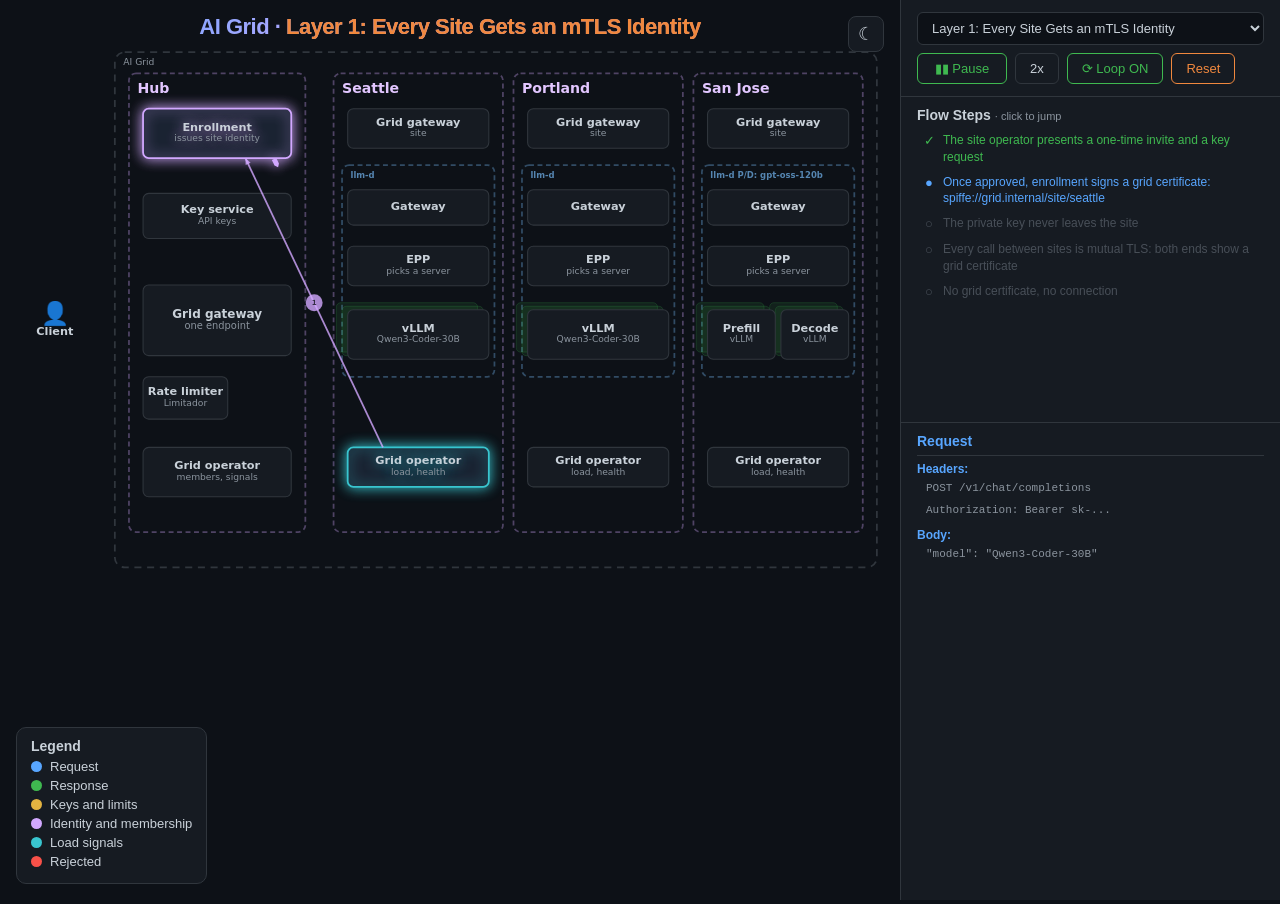
==== commit 1bd2ab73: "Site names stand out in the walkthrough Signed-off-by: Sam Batschelet <sbatschelet@gmail.com>" ====
--- a/flow.html
+++ b/flow.html
@@ -305,7 +305,7 @@
 <canvas id="fs-canvas"></canvas>
 
 <script type="module">
-import { FlowStory } from '[data-uri]';
+import { FlowStory } from '[data-uri]';
 
 const viz = new FlowStory(document.getElementById('fs-canvas'), {
   stepsContainer: document.getElementById('fs-steps-container'),
@@ -340,7 +340,7 @@
 window.__flowstory = viz;
 
 try {
-  await viz.load({"meta": {"title": "AI Grid", "speed": 2}, "canvas": {"width": 1250, "height": 800}, "nodes": {"client": {"x": 15, "y": 410, "w": 100, "h": 50, "label": "Client", "type": "icon"}, "grid": {"x": 150, "y": 55, "w": 1080, "h": 730, "label": "AI Grid", "type": "boundary", "color": "#8b949e", "labelAlign": "left"}, "hub": {"x": 170, "y": 85, "w": 250, "h": 650, "label": "hub", "type": "container", "color": "#d2a8ff"}, "enroll": {"x": 190, "y": 135, "w": 210, "h": 70, "label": "Enrollment", "sublabel": "issues site identity", "color": "#d2a8ff", "inner": true}, "front": {"x": 190, "y": 385, "w": 210, "h": 100, "label": "Grid gateway", "sublabel": "one endpoint", "color": "#58a6ff", "fontSize": 17, "inner": true}, "hubop": {"x": 190, "y": 615, "w": 210, "h": 70, "label": "Grid operator", "sublabel": "members, signals", "color": "#39c5cf", "inner": true}, "west": {"x": 460, "y": 85, "w": 240, "h": 650, "label": "Seattle", "type": "container", "color": "#d2a8ff"}, "west_gg": {"x": 480, "y": 135, "w": 200, "h": 56, "label": "Grid gateway", "sublabel": "site", "color": "#58a6ff", "inner": true}, "west_llmd": {"x": 472, "y": 215, "w": 216, "h": 300, "label": "llm-d", "type": "container", "color": "#79c0ff"}, "west_gw": {"x": 480, "y": 250, "w": 200, "h": 50, "label": "Gateway", "color": "#79c0ff", "inner": true}, "west_epp": {"x": 480, "y": 330, "w": 200, "h": 56, "label": "EPP", "sublabel": "picks a server", "color": "#79c0ff", "inner": true}, "west_vllm": {"x": 480, "y": 420, "w": 200, "h": 70, "label": "vLLM", "sublabel": "Qwen3-Coder-30B", "color": "#3fb950", "inner": true, "stackCount": 2}, "west_op": {"x": 480, "y": 615, "w": 200, "h": 56, "label": "Grid operator", "sublabel": "load, health", "color": "#39c5cf", "inner": true}, "eu": {"x": 715, "y": 85, "w": 240, "h": 650, "label": "Portland", "type": "container", "color": "#d2a8ff"}, "eu_gg": {"x": 735, "y": 135, "w": 200, "h": 56, "label": "Grid gateway", "sublabel": "site", "color": "#58a6ff", "inner": true}, "eu_llmd": {"x": 727, "y": 215, "w": 216, "h": 300, "label": "llm-d", "type": "container", "color": "#79c0ff"}, "eu_gw": {"x": 735, "y": 250, "w": 200, "h": 50, "label": "Gateway", "color": "#79c0ff", "inner": true}, "eu_epp": {"x": 735, "y": 330, "w": 200, "h": 56, "label": "EPP", "sublabel": "picks a server", "color": "#79c0ff", "inner": true}, "eu_vllm": {"x": 735, "y": 420, "w": 200, "h": 70, "label": "vLLM", "sublabel": "Qwen3-Coder-30B", "color": "#3fb950", "inner": true, "stackCount": 2}, "eu_op": {"x": 735, "y": 615, "w": 200, "h": 56, "label": "Grid operator", "sublabel": "load, health", "color": "#39c5cf", "inner": true}, "ap": {"x": 970, "y": 85, "w": 240, "h": 650, "label": "San Jose", "type": "container", "color": "#d2a8ff"}, "ap_gg": {"x": 990, "y": 135, "w": 200, "h": 56, "label": "Grid gateway", "sublabel": "site", "color": "#58a6ff", "inner": true}, "ap_llmd": {"x": 982, "y": 215, "w": 216, "h": 300, "label": "llm-d P/D: gpt-oss-120b", "type": "container", "color": "#79c0ff"}, "ap_gw": {"x": 990, "y": 250, "w": 200, "h": 50, "label": "Gateway", "color": "#79c0ff", "inner": true}, "ap_epp": {"x": 990, "y": 330, "w": 200, "h": 56, "label": "EPP", "sublabel": "picks a server", "color": "#79c0ff", "inner": true}, "ap_op": {"x": 990, "y": 615, "w": 200, "h": 56, "label": "Grid operator", "sublabel": "load, health", "color": "#39c5cf", "inner": true}, "ap_prefill": {"x": 990, "y": 420, "w": 96, "h": 70, "label": "Prefill", "sublabel": "vLLM", "color": "#3fb950", "inner": true, "stackCount": 2}, "ap_decode": {"x": 1094, "y": 420, "w": 96, "h": 70, "label": "Decode", "sublabel": "vLLM", "color": "#3fb950", "inner": true, "stackCount": 2}, "keys": {"x": 190, "y": 255, "w": 210, "h": 64, "label": "Key service", "sublabel": "API keys", "color": "#e3b341", "inner": true}, "limiter": {"x": 190, "y": 515, "w": 120, "h": 60, "label": "Rate limiter", "sublabel": "Limitador", "color": "#e3b341", "inner": true}}, "tooltips": {"front": {"title": "Grid gateway, the one endpoint", "description": "Every client uses one URL. The gateway checks the caller, then picks a site that serves the requested model and has room.", "details": [["Checks", "API key, budget, region"], ["Picks", "a site by model, region, and live load"], ["Answers with", "the site that served it"]]}, "enroll": {"title": "Enrollment", "description": "A new site presents a one-time invite and a key request. Once approved, it gets back a grid certificate naming it as a member, used for mutual TLS on every call between sites. Its private key never leaves the site."}, "hubop": {"title": "Grid operator", "description": "Knows every member through gossip, which converges in a few rounds with no leader. Polls every peer's signals endpoint over mutual TLS, labels each row with the site that proved it, and serves the combined view. Its grid gateway reads only this operator."}, "west_gg": {"title": "Site grid gateway", "description": "Accepts traffic only from grid members, proven by certificate, and hands it to the site's llm-d stack."}, "west_llmd": {"title": "llm-d", "description": "The site's own inference stack, unchanged by the grid: a gateway, the EPP that picks a model server by cache and load, and vLLM."}, "west_op": {"title": "Site grid operator", "description": "Enrolls the site and joins the membership. Every few seconds it reads each provider's numbers from the EPP and serves them on its signals endpoint to grid peers over mutual TLS. A provider is one model served by the site's llm-d stack."}, "ap_llmd": {"title": "llm-d with prefill/decode disaggregation", "description": "This site serves gpt-oss-120b with prefill and decode on separate vLLM pods. The EPP picks a decode pod and, for long prompts, a prefill pod. Prefill builds the KV cache, and decode pulls it and streams the answer."}, "keys": {"title": "Key service", "description": "Holds every API key. The grid gateway checks a key here before any request reaches a site."}, "limiter": {"title": "Rate limiter (Limitador)", "description": "Counts each caller's requests and tokens against its limit. Over the limit, the grid gateway answers 429 and the request never reaches a site."}}, "flows": {"l2": {"label": "Layer 1: Every Site Gets an mTLS Identity", "steps": [{"text": "The site operator presents a one-time invite and a key request", "mode": "arrow", "from": "west_op", "to": "enroll", "color": "#d2a8ff", "num": 1, "edge": {"fromSide": "top", "fromXOffset": -50, "toSide": "bottom", "toXOffset": 40}}, {"text": "Once approved, enrollment signs a grid certificate: spiffe://grid.internal/site/seattle", "mode": "arrow", "from": "enroll", "to": "west_op", "color": "#d2a8ff", "num": 2, "edge": {"fromSide": "bottom", "fromXOffset": 80, "toSide": "top", "toXOffset": -5}}, {"text": "The private key never leaves the site", "mode": "lightup", "target": "west_op", "badge": 3}, {"text": "Every call between sites is mutual TLS: both ends show a grid certificate", "mode": "arrow", "from": "front", "to": "west_gg", "color": "#d2a8ff", "num": 4}, {"text": "No grid certificate, no connection", "mode": "lightup", "target": "west_gg", "badge": 5}]}, "l3": {"label": "Layer 2: Membership, Eventually Consistent", "steps": [{"text": "Seattle gossips that it joined", "mode": "arrow", "from": "west_op", "to": "hubop", "color": "#d2a8ff", "num": 1}, {"text": "Each operator passes news on at its next gossip round", "mode": "arrow", "from": "hubop", "to": "eu_op", "color": "#d2a8ff", "num": 2, "edge": {"fromSide": "bottom", "toSide": "bottom", "waypoints": [{"x": 305, "y": 712}, {"x": 835, "y": 712}]}}, {"text": "And on again, with no leader and no central list", "mode": "arrow", "from": "eu_op", "to": "ap_op", "color": "#d2a8ff", "num": 3}, {"text": "Views can differ for a few rounds, then agree", "mode": "lightup", "target": "ap_op", "badge": 4}, {"text": "A site that goes quiet is suspected, then dropped, the same way", "mode": "lightup", "target": "hubop", "badge": 5}]}, "l4": {"label": "Layer 3: Every Provider's Load, Shared", "steps": [{"text": "The EPP reads every vLLM server's metrics many times a second", "mode": "arrow", "from": "west_epp", "to": "west_vllm", "color": "#39c5cf", "num": 1, "fromXOff": -40, "toXOff": -40}, {"text": "Each server reports its running requests, waiting requests, and cache use", "mode": "arrow", "from": "west_vllm", "to": "west_epp", "color": "#39c5cf", "num": 2, "fromXOff": 40, "toXOff": 40}, {"text": "The EPP adds up its servers into one set of numbers per model", "mode": "lightup", "target": "west_epp", "badge": 3}, {"text": "Every few seconds the site operator copies those numbers to its signals endpoint", "mode": "arrow", "from": "west_epp", "to": "west_op", "color": "#39c5cf", "num": 4}, {"text": "The hub's operator polls each peer's signals endpoint over mutual TLS", "mode": "arrow", "from": "hubop", "to": "west_op", "color": "#39c5cf", "num": 5, "yOff": -10}, {"text": "Each site answers only for its own providers", "mode": "arrow", "from": "west_op", "to": "hubop", "color": "#39c5cf", "num": 6, "yOff": 10}, {"text": "So does every other site", "mode": "arrow", "from": "eu_op", "to": "hubop", "color": "#39c5cf", "num": 7, "edge": {"fromSide": "bottom", "fromXOffset": 20, "toSide": "bottom", "toXOffset": 20, "waypoints": [{"x": 855, "y": 724}, {"x": 315, "y": 724}]}}, {"text": "So does every other site", "mode": "arrow", "from": "ap_op", "to": "hubop", "color": "#39c5cf", "num": 8, "edge": {"fromSide": "bottom", "fromXOffset": 20, "toSide": "bottom", "toXOffset": 20, "waypoints": [{"x": 1110, "y": 724}, {"x": 315, "y": 724}]}}, {"text": "The operator labels each row with the site that proved it, and serves the combined view", "mode": "lightup", "target": "hubop", "badge": 9}, {"text": "The grid gateway reads only its local operator", "mode": "arrow", "from": "front", "to": "hubop", "color": "#39c5cf", "num": 10, "fromXOff": 55, "toXOff": 55}, {"text": "It gets every provider at every site in one answer", "mode": "arrow", "from": "hubop", "to": "front", "color": "#39c5cf", "num": 11, "fromXOff": 88, "toXOff": 88}, {"text": "Per request, the gateway picks a site with room for the model, and that site's EPP picks the server", "mode": "lightup", "target": "front", "badge": 12}]}, "one": {"label": "Layer 4: One Endpoint, Any Site", "steps": [{"text": "Client asks for Qwen3-Coder-30B at the one endpoint", "mode": "arrow", "from": "client", "to": "front", "color": "#58a6ff", "num": 1}, {"text": "Gateway checks the API key and budget", "mode": "lightup", "target": "front", "badge": 2}, {"text": "Two sites serve this model. Seattle has the most room", "mode": "lightup", "target": "front", "badge": 3}, {"text": "Hand off to the site over mutual TLS", "mode": "arrow", "from": "front", "to": "west_gg", "color": "#58a6ff", "num": 4, "glow": "west"}, {"text": "Into the site's llm-d stack", "mode": "arrow", "from": "west_gg", "to": "west_gw", "color": "#58a6ff", "num": 5, "glow": "west_llmd"}, {"text": "Gateway asks the EPP where to send it", "mode": "arrow", "from": "west_gw", "to": "west_epp", "color": "#58a6ff", "num": 6}, {"text": "EPP picks the best model server", "mode": "arrow", "from": "west_epp", "to": "west_vllm", "color": "#58a6ff", "num": 7}, {"text": "The answer returns through the site's gateway", "mode": "arrow", "from": "west_vllm", "to": "west_gw", "color": "#3fb950", "num": 8, "fromXOff": 40, "toXOff": 40}, {"text": "Back through the site's grid gateway", "mode": "arrow", "from": "west_gw", "to": "west_gg", "color": "#3fb950", "num": 9, "fromXOff": 40, "toXOff": 40}, {"text": "Back through the grid gateway", "mode": "arrow", "from": "west_gg", "to": "front", "color": "#3fb950", "num": 10, "yOff": 12}, {"text": "The client gets the answer, tagged with the site that served it", "mode": "arrow", "from": "front", "to": "client", "color": "#3fb950", "num": 11, "yOff": 12}]}, "policy": {"label": "Demo: Policy at the Door", "steps": [{"text": "Caller A sends a request with a valid API key", "mode": "arrow", "from": "client", "to": "front", "color": "#58a6ff", "num": 1}, {"text": "The gateway checks the API key", "mode": "arrow", "from": "front", "to": "keys", "color": "#e3b341", "num": 2, "fromXOff": -40, "toXOff": -40}, {"text": "Valid key", "mode": "arrow", "from": "keys", "to": "front", "color": "#e3b341", "num": 3, "fromXOff": 40, "toXOff": 40}, {"text": "The gateway checks the caller's rate limit", "mode": "arrow", "from": "front", "to": "limiter", "color": "#e3b341", "num": 4, "fromXOff": -60, "toXOff": -20}, {"text": "Under the limit", "mode": "arrow", "from": "limiter", "to": "front", "color": "#e3b341", "num": 5, "fromXOff": 25, "toXOff": -25}, {"text": "Allowed: the request goes on to a site", "mode": "lightup", "target": "front", "badge": "ok"}, {"text": "Caller B sends a key that is unknown or revoked", "mode": "arrow", "from": "client", "to": "front", "color": "#58a6ff", "num": 7}, {"text": "The gateway checks the API key", "mode": "arrow", "from": "front", "to": "keys", "color": "#e3b341", "num": 8, "fromXOff": -40, "toXOff": -40}, {"text": "Not a valid key", "mode": "arrow", "from": "keys", "to": "front", "color": "#f85149", "num": 9, "fromXOff": 40, "toXOff": 40}, {"text": "Refused: 401. The request never reaches a GPU", "mode": "lightup", "target": "front", "badge": "401", "errColor": "#f85149"}, {"text": "Caller C sends its 101st request this minute", "mode": "arrow", "from": "client", "to": "front", "color": "#58a6ff", "num": 11}, {"text": "The gateway checks the API key", "mode": "arrow", "from": "front", "to": "keys", "color": "#e3b341", "num": 12, "fromXOff": -40, "toXOff": -40}, {"text": "Valid key", "mode": "arrow", "from": "keys", "to": "front", "color": "#e3b341", "num": 13, "fromXOff": 40, "toXOff": 40}, {"text": "The gateway checks the caller's rate limit", "mode": "arrow", "from": "front", "to": "limiter", "color": "#e3b341", "num": 14, "fromXOff": -60, "toXOff": -20}, {"text": "Over the limit of 100 requests a minute", "mode": "arrow", "from": "limiter", "to": "front", "color": "#f85149", "num": 15, "fromXOff": 25, "toXOff": -25}, {"text": "Refused: 429, too many requests. It can retry when the window resets", "mode": "lightup", "target": "front", "badge": "429", "errColor": "#f85149"}]}, "model": {"label": "Demo: Routed by Model", "steps": [{"text": "Client asks for gpt-oss-120b", "mode": "arrow", "from": "client", "to": "front", "color": "#58a6ff", "num": 1}, {"text": "Only San Jose serves gpt-oss-120b", "mode": "lightup", "target": "front", "badge": 2}, {"text": "Hand off to San Jose over mutual TLS", "mode": "arrow", "from": "front", "to": "ap_gg", "color": "#58a6ff", "num": 3, "glow": "ap"}, {"text": "Into the site's llm-d stack", "mode": "arrow", "from": "ap_gg", "to": "ap_gw", "color": "#58a6ff", "num": 4, "glow": "ap_llmd"}, {"text": "Gateway asks the EPP where to send it", "mode": "arrow", "from": "ap_gw", "to": "ap_epp", "color": "#58a6ff", "num": 5}, {"text": "The EPP picks a decode pod, and a prefill pod when the prompt is long enough to be worth splitting", "mode": "lightup", "target": "ap_epp", "badge": 6}, {"text": "The request goes to the chosen decode pod", "mode": "arrow", "from": "ap_epp", "to": "ap_decode", "color": "#58a6ff", "num": 7}, {"text": "The decode pod has the prefill pod process the prompt", "mode": "arrow", "from": "ap_decode", "to": "ap_prefill", "color": "#58a6ff", "num": 8, "yOff": -12}, {"text": "Decode pulls the KV cache from prefill and streams the answer", "mode": "arrow", "from": "ap_prefill", "to": "ap_decode", "color": "#79c0ff", "num": 9, "yOff": 12}, {"text": "The answer returns through the site's gateway", "mode": "arrow", "from": "ap_decode", "to": "ap_gw", "color": "#3fb950", "num": 10, "fromXOff": 40, "toXOff": 40}, {"text": "Back through the site's grid gateway", "mode": "arrow", "from": "ap_gw", "to": "ap_gg", "color": "#3fb950", "num": 11, "fromXOff": 40, "toXOff": 40}, {"text": "Back through the grid gateway", "mode": "arrow", "from": "ap_gg", "to": "front", "color": "#3fb950", "num": 12, "yOff": 12}, {"text": "The client gets the answer, tagged with the site that served it", "mode": "arrow", "from": "front", "to": "client", "color": "#3fb950", "num": 13, "yOff": 12}, {"text": "Each site runs the llm-d shape that fits its model. The grid routes the same way", "mode": "lightup", "target": "ap_llmd", "badge": 14}]}, "load": {"label": "Demo: Load Awareness", "steps": [{"text": "Seattle is busy: its GPUs are queued", "mode": "lightup", "target": "west_vllm", "badge": "busy", "errColor": "#f0883e"}, {"text": "San Jose is busy too", "mode": "lightup", "target": "ap_decode", "badge": "busy", "errColor": "#f0883e"}, {"text": "Every few seconds the hub's operator polls each site", "mode": "arrow", "from": "hubop", "to": "west_op", "color": "#39c5cf", "num": 3, "yOff": -10}, {"text": "Seattle answers: a long queue", "mode": "arrow", "from": "west_op", "to": "hubop", "color": "#39c5cf", "num": 4, "yOff": 10}, {"text": "Portland answers: room to spare", "mode": "arrow", "from": "eu_op", "to": "hubop", "color": "#39c5cf", "num": 5, "edge": {"fromSide": "bottom", "fromXOffset": 20, "toSide": "bottom", "toXOffset": 20, "waypoints": [{"x": 855, "y": 724}, {"x": 315, "y": 724}]}}, {"text": "The grid gateway reads its local operator's combined view", "mode": "arrow", "from": "front", "to": "hubop", "color": "#39c5cf", "num": 6, "fromXOff": 55, "toXOff": 55}, {"text": "Every site's load, labelled with the site that reported it", "mode": "arrow", "from": "hubop", "to": "front", "color": "#39c5cf", "num": 7, "fromXOff": 88, "toXOff": 88}, {"text": "Client asks for Qwen3-Coder-30B", "mode": "arrow", "from": "client", "to": "front", "color": "#58a6ff", "num": 8}, {"text": "Of the two sites serving this model, Portland has the shorter queue", "mode": "lightup", "target": "front", "badge": 9}, {"text": "Hand off to the site over mutual TLS", "mode": "arrow", "from": "front", "to": "eu_gg", "color": "#58a6ff", "num": 10, "glow": "eu"}, {"text": "Into the site's llm-d stack", "mode": "arrow", "from": "eu_gg", "to": "eu_gw", "color": "#58a6ff", "num": 11, "glow": "eu_llmd"}, {"text": "Gateway asks the EPP where to send it", "mode": "arrow", "from": "eu_gw", "to": "eu_epp", "color": "#58a6ff", "num": 12}, {"text": "EPP picks the best model server", "mode": "arrow", "from": "eu_epp", "to": "eu_vllm", "color": "#58a6ff", "num": 13}, {"text": "The answer returns through the site's gateway", "mode": "arrow", "from": "eu_vllm", "to": "eu_gw", "color": "#3fb950", "num": 14, "fromXOff": 40, "toXOff": 40}, {"text": "Back through the site's grid gateway", "mode": "arrow", "from": "eu_gw", "to": "eu_gg", "color": "#3fb950", "num": 15, "fromXOff": 40, "toXOff": 40}, {"text": "Back through the grid gateway", "mode": "arrow", "from": "eu_gg", "to": "front", "color": "#3fb950", "num": 16, "yOff": 12}, {"text": "The client gets the answer, tagged with the site that served it", "mode": "arrow", "from": "front", "to": "client", "color": "#3fb950", "num": 17, "yOff": 12}]}, "fail": {"label": "Demo: Lose a Site, Keep Serving", "steps": [{"text": "Seattle goes down", "mode": "lightup", "target": "west_gg", "badge": "down", "errColor": "#f85149"}, {"text": "Its GPUs stop serving", "mode": "lightup", "target": "west_vllm", "badge": "down", "errColor": "#f85149"}, {"text": "Its operator stops reporting", "mode": "lightup", "target": "west_op", "badge": "down", "errColor": "#f85149"}, {"text": "The hub's operator gets no answer from Seattle", "mode": "arrow", "from": "hubop", "to": "west_op", "color": "#f85149", "num": 4, "yOff": -10}, {"text": "It leaves Seattle out of the combined view until it answers again", "mode": "lightup", "target": "hubop", "badge": 5}, {"text": "The grid gateway reads its local operator", "mode": "arrow", "from": "front", "to": "hubop", "color": "#39c5cf", "num": 6, "fromXOff": 55, "toXOff": 55}, {"text": "Only sites that answered are in the view", "mode": "arrow", "from": "hubop", "to": "front", "color": "#39c5cf", "num": 7, "fromXOff": 88, "toXOff": 88}, {"text": "Client asks for Qwen3-Coder-30B, nothing changes on its side", "mode": "arrow", "from": "client", "to": "front", "color": "#58a6ff", "num": 8}, {"text": "Gateway sends it to Portland", "mode": "lightup", "target": "front", "badge": 9}, {"text": "Hand off to the site over mutual TLS", "mode": "arrow", "from": "front", "to": "eu_gg", "color": "#58a6ff", "num": 10, "glow": "eu"}, {"text": "Into the site's llm-d stack", "mode": "arrow", "from": "eu_gg", "to": "eu_gw", "color": "#58a6ff", "num": 11, "glow": "eu_llmd"}, {"text": "Gateway asks the EPP where to send it", "mode": "arrow", "from": "eu_gw", "to": "eu_epp", "color": "#58a6ff", "num": 12}, {"text": "EPP picks the best model server", "mode": "arrow", "from": "eu_epp", "to": "eu_vllm", "color": "#58a6ff", "num": 13}, {"text": "The answer returns through the site's gateway", "mode": "arrow", "from": "eu_vllm", "to": "eu_gw", "color": "#3fb950", "num": 14, "fromXOff": 40, "toXOff": 40}, {"text": "Back through the site's grid gateway", "mode": "arrow", "from": "eu_gw", "to": "eu_gg", "color": "#3fb950", "num": 15, "fromXOff": 40, "toXOff": 40}, {"text": "Back through the grid gateway", "mode": "arrow", "from": "eu_gg", "to": "front", "color": "#3fb950", "num": 16, "yOff": 12}, {"text": "The client gets the answer, tagged with the site that served it", "mode": "arrow", "from": "front", "to": "client", "color": "#3fb950", "num": 17, "yOff": 12}]}, "affinity": {"label": "Demo: Affinity", "steps": [{"text": "Turn 1 of a conversation asks for Qwen3-Coder-30B", "mode": "arrow", "from": "client", "to": "front", "color": "#58a6ff", "num": 1}, {"text": "No site has seen this prompt, so the gateway picks by load: Portland", "mode": "lightup", "target": "front", "badge": 2}, {"text": "Hand off to Portland", "mode": "arrow", "from": "front", "to": "eu_gg", "color": "#58a6ff", "num": 3, "glow": "eu"}, {"text": "Into the site's llm-d stack", "mode": "arrow", "from": "eu_gg", "to": "eu_gw", "color": "#58a6ff", "num": 4, "glow": "eu_llmd"}, {"text": "Gateway asks the EPP where to send it", "mode": "arrow", "from": "eu_gw", "to": "eu_epp", "color": "#58a6ff", "num": 5}, {"text": "EPP picks a model server, which caches the prompt", "mode": "arrow", "from": "eu_epp", "to": "eu_vllm", "color": "#58a6ff", "num": 6}, {"text": "The answer returns through the site's gateway", "mode": "arrow", "from": "eu_vllm", "to": "eu_gw", "color": "#3fb950", "num": 7, "fromXOff": 40, "toXOff": 40}, {"text": "Back through the site's grid gateway", "mode": "arrow", "from": "eu_gw", "to": "eu_gg", "color": "#3fb950", "num": 8, "fromXOff": 40, "toXOff": 40}, {"text": "Back through the grid gateway", "mode": "arrow", "from": "eu_gg", "to": "front", "color": "#3fb950", "num": 9, "yOff": 12}, {"text": "The client gets the answer, tagged with the site that served it", "mode": "arrow", "from": "front", "to": "client", "color": "#3fb950", "num": 10, "yOff": 12}, {"text": "The answer succeeded, so the gateway remembers it sent this prompt to Portland", "mode": "lightup", "target": "front", "badge": 11}, {"text": "Turn 2 sends the same history plus a new question", "mode": "arrow", "from": "client", "to": "front", "color": "#58a6ff", "num": 12}, {"text": "The prompt matches what the gateway already sent to Portland, so it goes back there", "mode": "lightup", "target": "front", "badge": 13}, {"text": "Hand off to Portland again", "mode": "arrow", "from": "front", "to": "eu_gg", "color": "#58a6ff", "num": 14, "glow": "eu"}, {"text": "Into the site's llm-d stack", "mode": "arrow", "from": "eu_gg", "to": "eu_gw", "color": "#58a6ff", "num": 15, "glow": "eu_llmd"}, {"text": "Gateway asks the EPP where to send it", "mode": "arrow", "from": "eu_gw", "to": "eu_epp", "color": "#58a6ff", "num": 16}, {"text": "The EPP favors the model server that already holds this prompt", "mode": "lightup", "target": "eu_epp", "badge": 17}, {"text": "Most of the prompt is already cached, so prefill covers mainly the new question", "mode": "arrow", "from": "eu_epp", "to": "eu_vllm", "color": "#58a6ff", "num": 18}, {"text": "The answer returns through the site's gateway", "mode": "arrow", "from": "eu_vllm", "to": "eu_gw", "color": "#3fb950", "num": 19, "fromXOff": 40, "toXOff": 40}, {"text": "Back through the site's grid gateway", "mode": "arrow", "from": "eu_gw", "to": "eu_gg", "color": "#3fb950", "num": 20, "fromXOff": 40, "toXOff": 40}, {"text": "Back through the grid gateway", "mode": "arrow", "from": "eu_gg", "to": "front", "color": "#3fb950", "num": 21, "yOff": 12}, {"text": "The client gets the answer, tagged with the site that served it", "mode": "arrow", "from": "front", "to": "client", "color": "#3fb950", "num": 22, "yOff": 12}, {"text": "If Portland grows busier than the cache is worth, load wins", "mode": "lightup", "target": "front", "badge": 23}]}, "geo": {"label": "Demo: Geo Fence, Data Stays in Region", "steps": [{"text": "An Oregon caller asks for Qwen3-Coder-30B. Its token carries a signed region claim", "mode": "arrow", "from": "client", "to": "front", "color": "#58a6ff", "num": 1}, {"text": "The gateway verifies the region claim locally, with no callback", "mode": "lightup", "target": "front", "badge": 2}, {"text": "Seattle has room, but it is outside this caller's region", "mode": "lightup", "target": "west_gg", "badge": "fenced", "errColor": "#8b949e"}, {"text": "Only Portland is in region, so the request goes there", "mode": "lightup", "target": "front", "badge": 4}, {"text": "Hand off to Portland over mutual TLS", "mode": "arrow", "from": "front", "to": "eu_gg", "color": "#58a6ff", "num": 5, "glow": "eu"}, {"text": "Into the site's llm-d stack", "mode": "arrow", "from": "eu_gg", "to": "eu_gw", "color": "#58a6ff", "num": 6, "glow": "eu_llmd"}, {"text": "Gateway asks the EPP where to send it", "mode": "arrow", "from": "eu_gw", "to": "eu_epp", "color": "#58a6ff", "num": 7}, {"text": "EPP picks the best model server", "mode": "arrow", "from": "eu_epp", "to": "eu_vllm", "color": "#58a6ff", "num": 8}, {"text": "The answer returns through the site's gateway", "mode": "arrow", "from": "eu_vllm", "to": "eu_gw", "color": "#3fb950", "num": 9, "fromXOff": 40, "toXOff": 40}, {"text": "Back through the site's grid gateway", "mode": "arrow", "from": "eu_gw", "to": "eu_gg", "color": "#3fb950", "num": 10, "fromXOff": 40, "toXOff": 40}, {"text": "Back through the grid gateway", "mode": "arrow", "from": "eu_gg", "to": "front", "color": "#3fb950", "num": 11, "yOff": 12}, {"text": "The client gets the answer, served in its region", "mode": "arrow", "from": "front", "to": "client", "color": "#3fb950", "num": 12, "yOff": 12}, {"text": "A caller whose token has no region claim", "mode": "arrow", "from": "client", "to": "front", "color": "#58a6ff", "num": 13}, {"text": "Refused: 403. No region, no route", "mode": "lightup", "target": "front", "badge": "403", "errColor": "#f85149"}]}}, "flowOrder": ["l2", "l3", "l4", "one", "policy", "geo", "model", "load", "affinity", "fail"], "inspector": {"initialState": {"phase": "request", "headers": [{"value": "POST /v1/chat/completions", "style": "keep", "id": "h-path"}, {"value": "Authorization: Bearer sk-...", "style": "keep", "id": "h-auth"}], "body": [{"value": "\"model\": \"Qwen3-Coder-30B\"", "style": "keep", "id": "b-model"}]}, "mutations": {"one": [{"step": 2, "label": "API key valid", "actions": [{"id": "h-auth", "style": "highlight"}]}, {"step": 11, "label": "Response", "phase": "response", "replaceHeaders": [{"value": "HTTP/1.1 200 OK", "style": "add", "id": "r1Seattle"}, {"value": "x-grid-provider-site: seattle", "style": "add", "id": "r2Seattle"}]}], "policy": [{"step": 1, "label": "Caller A", "phase": "request", "replaceHeaders": [{"value": "POST /v1/chat/completions", "style": "keep", "id": "pha"}, {"value": "Authorization: Bearer sk-alice-...", "style": "keep", "id": "pka"}], "replaceBody": [{"value": "\"model\": \"Qwen3-Coder-30B\"", "style": "keep", "id": "pba"}], "clearCycleState": true, "cycleState": [{"value": "requests this minute: 12 of 100", "style": "add", "id": "pca"}]}, {"step": 6, "label": "Allowed", "actions": [{"id": "pka", "style": "highlight"}]}, {"step": 7, "label": "Caller B", "phase": "request", "replaceHeaders": [{"value": "POST /v1/chat/completions", "style": "keep", "id": "phb"}, {"value": "Authorization: Bearer sk-revoked-...", "style": "del", "id": "pkb"}], "replaceBody": [{"value": "\"model\": \"Qwen3-Coder-30B\"", "style": "keep", "id": "pbb"}], "cycleState": [{"value": "key not found", "style": "err", "id": "pcb"}]}, {"step": 10, "label": "Refused", "phase": "response", "replaceHeaders": [{"value": "HTTP/1.1 401 Unauthorized", "style": "err", "id": "pr1"}], "replaceBody": []}, {"step": 11, "label": "Caller C", "phase": "request", "replaceHeaders": [{"value": "POST /v1/chat/completions", "style": "keep", "id": "phc"}, {"value": "Authorization: Bearer sk-carol-...", "style": "keep", "id": "pkc"}], "replaceBody": [{"value": "\"model\": \"Qwen3-Coder-30B\"", "style": "keep", "id": "pbc"}], "cycleState": [{"value": "requests this minute: 101 of 100", "style": "err", "id": "pcc"}]}, {"step": 16, "label": "Refused", "phase": "response", "replaceHeaders": [{"value": "HTTP/1.1 429 Too Many Requests", "style": "err", "id": "pr2"}, {"value": "Retry-After: 23", "style": "add", "id": "pr3"}], "replaceBody": []}], "model": [{"step": 1, "label": "Request", "actions": [{"action": "replaceBody", "body": [{"value": "\"model\": \"gpt-oss-120b\"", "style": "highlight", "id": "m1"}]}]}, {"step": 13, "label": "Response", "phase": "response", "replaceHeaders": [{"value": "HTTP/1.1 200 OK", "style": "add", "id": "r1San Jose"}, {"value": "x-grid-provider-site: san-jose", "style": "add", "id": "r2San Jose"}]}], "load": [{"step": 17, "label": "Response", "phase": "response", "replaceHeaders": [{"value": "HTTP/1.1 200 OK", "style": "add", "id": "r1Portland"}, {"value": "x-grid-provider-site: portland", "style": "add", "id": "r2Portland"}]}], "fail": [{"step": 17, "label": "Response", "phase": "response", "replaceHeaders": [{"value": "HTTP/1.1 200 OK", "style": "add", "id": "r1Portland"}, {"value": "x-grid-provider-site: portland", "style": "add", "id": "r2Portland"}]}], "affinity": [{"step": 1, "label": "Turn 1", "phase": "request", "replaceHeaders": [{"value": "POST /v1/chat/completions", "style": "keep", "id": "a-h1"}, {"value": "Authorization: Bearer sk-...", "style": "keep", "id": "a-h2"}], "replaceBody": [{"value": "\"model\": \"Qwen3-Coder-30B\"", "style": "keep", "id": "a-m"}, {"value": "user: Review this module", "style": "add", "id": "a-u1"}]}, {"step": 10, "label": "Response", "phase": "response", "replaceHeaders": [{"value": "HTTP/1.1 200 OK", "style": "add", "id": "ar1a"}, {"value": "x-grid-provider-site: portland", "style": "add", "id": "ar2a"}], "replaceBody": []}, {"step": 12, "label": "Turn 2", "phase": "request", "replaceHeaders": [{"value": "POST /v1/chat/completions", "style": "keep", "id": "a-h1"}, {"value": "Authorization: Bearer sk-...", "style": "keep", "id": "a-h2"}], "replaceBody": [{"value": "\"model\": \"Qwen3-Coder-30B\"", "style": "keep", "id": "a-m2"}, {"value": "user: Review this module", "style": "keep", "id": "a-u1b"}, {"value": "assistant: Three issues...", "style": "keep", "id": "a-a1"}, {"value": "user: Fix the second one", "style": "add", "id": "a-u2"}]}, {"step": 22, "label": "Response", "phase": "response", "replaceHeaders": [{"value": "HTTP/1.1 200 OK", "style": "add", "id": "ar1b"}, {"value": "x-grid-provider-site: portland", "style": "add", "id": "ar2b"}], "replaceBody": []}], "geo": [{"step": 1, "label": "Oregon caller", "phase": "request", "replaceHeaders": [{"value": "POST /v1/chat/completions", "style": "keep", "id": "g-h1"}, {"value": "Authorization: Bearer eyJ... (signed)", "style": "keep", "id": "g-h2"}, {"value": "claim grid_region: oregon", "style": "add", "id": "g-h3"}], "replaceBody": [{"value": "\"model\": \"Qwen3-Coder-30B\"", "style": "keep", "id": "g-b"}]}, {"step": 2, "label": "Claim verified", "actions": [{"id": "g-h3", "style": "highlight"}]}, {"step": 12, "label": "Response", "phase": "response", "replaceHeaders": [{"value": "HTTP/1.1 200 OK", "style": "add", "id": "g-r1"}, {"value": "x-grid-provider-site: portland", "style": "add", "id": "g-r2"}], "replaceBody": []}, {"step": 13, "label": "No region claim", "phase": "request", "replaceHeaders": [{"value": "POST /v1/chat/completions", "style": "keep", "id": "g-h4"}, {"value": "Authorization: Bearer eyJ... (no region)", "style": "del", "id": "g-h5"}], "replaceBody": []}, {"step": 14, "label": "Refused", "phase": "response", "replaceHeaders": [{"value": "HTTP/1.1 403 Forbidden", "style": "err", "id": "g-r3"}], "replaceBody": []}]}}, "legend": [{"label": "Request", "color": "#58a6ff"}, {"label": "Response", "color": "#3fb950"}, {"label": "Keys and limits", "color": "#e3b341"}, {"label": "Identity and membership", "color": "#d2a8ff"}, {"label": "Load signals", "color": "#39c5cf"}, {"label": "Rejected", "color": "#f85149"}], "defaultFlow": "l2"});
+  await viz.load({"meta": {"title": "AI Grid", "speed": 2}, "canvas": {"width": 1250, "height": 800}, "nodes": {"client": {"x": 15, "y": 410, "w": 100, "h": 50, "label": "Client", "type": "icon"}, "grid": {"x": 150, "y": 55, "w": 1080, "h": 730, "label": "AI Grid", "type": "boundary", "color": "#8b949e", "labelAlign": "left"}, "hub": {"x": 170, "y": 85, "w": 250, "h": 650, "label": "Hub", "type": "container", "color": "#d2a8ff", "labelSize": 20, "labelColor": "#e2c6ff"}, "enroll": {"x": 190, "y": 135, "w": 210, "h": 70, "label": "Enrollment", "sublabel": "issues site identity", "color": "#d2a8ff", "inner": true}, "front": {"x": 190, "y": 385, "w": 210, "h": 100, "label": "Grid gateway", "sublabel": "one endpoint", "color": "#58a6ff", "fontSize": 17, "inner": true}, "hubop": {"x": 190, "y": 615, "w": 210, "h": 70, "label": "Grid operator", "sublabel": "members, signals", "color": "#39c5cf", "inner": true}, "west": {"x": 460, "y": 85, "w": 240, "h": 650, "label": "Seattle", "type": "container", "color": "#d2a8ff", "labelSize": 20, "labelColor": "#e2c6ff"}, "west_gg": {"x": 480, "y": 135, "w": 200, "h": 56, "label": "Grid gateway", "sublabel": "site", "color": "#58a6ff", "inner": true}, "west_llmd": {"x": 472, "y": 215, "w": 216, "h": 300, "label": "llm-d", "type": "container", "color": "#79c0ff"}, "west_gw": {"x": 480, "y": 250, "w": 200, "h": 50, "label": "Gateway", "color": "#79c0ff", "inner": true}, "west_epp": {"x": 480, "y": 330, "w": 200, "h": 56, "label": "EPP", "sublabel": "picks a server", "color": "#79c0ff", "inner": true}, "west_vllm": {"x": 480, "y": 420, "w": 200, "h": 70, "label": "vLLM", "sublabel": "Qwen3-Coder-30B", "color": "#3fb950", "inner": true, "stackCount": 2}, "west_op": {"x": 480, "y": 615, "w": 200, "h": 56, "label": "Grid operator", "sublabel": "load, health", "color": "#39c5cf", "inner": true}, "eu": {"x": 715, "y": 85, "w": 240, "h": 650, "label": "Portland", "type": "container", "color": "#d2a8ff", "labelSize": 20, "labelColor": "#e2c6ff"}, "eu_gg": {"x": 735, "y": 135, "w": 200, "h": 56, "label": "Grid gateway", "sublabel": "site", "color": "#58a6ff", "inner": true}, "eu_llmd": {"x": 727, "y": 215, "w": 216, "h": 300, "label": "llm-d", "type": "container", "color": "#79c0ff"}, "eu_gw": {"x": 735, "y": 250, "w": 200, "h": 50, "label": "Gateway", "color": "#79c0ff", "inner": true}, "eu_epp": {"x": 735, "y": 330, "w": 200, "h": 56, "label": "EPP", "sublabel": "picks a server", "color": "#79c0ff", "inner": true}, "eu_vllm": {"x": 735, "y": 420, "w": 200, "h": 70, "label": "vLLM", "sublabel": "Qwen3-Coder-30B", "color": "#3fb950", "inner": true, "stackCount": 2}, "eu_op": {"x": 735, "y": 615, "w": 200, "h": 56, "label": "Grid operator", "sublabel": "load, health", "color": "#39c5cf", "inner": true}, "ap": {"x": 970, "y": 85, "w": 240, "h": 650, "label": "San Jose", "type": "container", "color": "#d2a8ff", "labelSize": 20, "labelColor": "#e2c6ff"}, "ap_gg": {"x": 990, "y": 135, "w": 200, "h": 56, "label": "Grid gateway", "sublabel": "site", "color": "#58a6ff", "inner": true}, "ap_llmd": {"x": 982, "y": 215, "w": 216, "h": 300, "label": "llm-d P/D: gpt-oss-120b", "type": "container", "color": "#79c0ff"}, "ap_gw": {"x": 990, "y": 250, "w": 200, "h": 50, "label": "Gateway", "color": "#79c0ff", "inner": true}, "ap_epp": {"x": 990, "y": 330, "w": 200, "h": 56, "label": "EPP", "sublabel": "picks a server", "color": "#79c0ff", "inner": true}, "ap_op": {"x": 990, "y": 615, "w": 200, "h": 56, "label": "Grid operator", "sublabel": "load, health", "color": "#39c5cf", "inner": true}, "ap_prefill": {"x": 990, "y": 420, "w": 96, "h": 70, "label": "Prefill", "sublabel": "vLLM", "color": "#3fb950", "inner": true, "stackCount": 2}, "ap_decode": {"x": 1094, "y": 420, "w": 96, "h": 70, "label": "Decode", "sublabel": "vLLM", "color": "#3fb950", "inner": true, "stackCount": 2}, "keys": {"x": 190, "y": 255, "w": 210, "h": 64, "label": "Key service", "sublabel": "API keys", "color": "#e3b341", "inner": true}, "limiter": {"x": 190, "y": 515, "w": 120, "h": 60, "label": "Rate limiter", "sublabel": "Limitador", "color": "#e3b341", "inner": true}}, "tooltips": {"front": {"title": "Grid gateway, the one endpoint", "description": "Every client uses one URL. The gateway checks the caller, then picks a site that serves the requested model and has room.", "details": [["Checks", "API key, budget, region"], ["Picks", "a site by model, region, and live load"], ["Answers with", "the site that served it"]]}, "enroll": {"title": "Enrollment", "description": "A new site presents a one-time invite and a key request. Once approved, it gets back a grid certificate naming it as a member, used for mutual TLS on every call between sites. Its private key never leaves the site."}, "hubop": {"title": "Grid operator", "description": "Knows every member through gossip, which converges in a few rounds with no leader. Polls every peer's signals endpoint over mutual TLS, labels each row with the site that proved it, and serves the combined view. Its grid gateway reads only this operator."}, "west_gg": {"title": "Site grid gateway", "description": "Accepts traffic only from grid members, proven by certificate, and hands it to the site's llm-d stack."}, "west_llmd": {"title": "llm-d", "description": "The site's own inference stack, unchanged by the grid: a gateway, the EPP that picks a model server by cache and load, and vLLM."}, "west_op": {"title": "Site grid operator", "description": "Enrolls the site and joins the membership. Every few seconds it reads each provider's numbers from the EPP and serves them on its signals endpoint to grid peers over mutual TLS. A provider is one model served by the site's llm-d stack."}, "ap_llmd": {"title": "llm-d with prefill/decode disaggregation", "description": "This site serves gpt-oss-120b with prefill and decode on separate vLLM pods. The EPP picks a decode pod and, for long prompts, a prefill pod. Prefill builds the KV cache, and decode pulls it and streams the answer."}, "keys": {"title": "Key service", "description": "Holds every API key. The grid gateway checks a key here before any request reaches a site."}, "limiter": {"title": "Rate limiter (Limitador)", "description": "Counts each caller's requests and tokens against its limit. Over the limit, the grid gateway answers 429 and the request never reaches a site."}}, "flows": {"l2": {"label": "Layer 1: Every Site Gets an mTLS Identity", "steps": [{"text": "The site operator presents a one-time invite and a key request", "mode": "arrow", "from": "west_op", "to": "enroll", "color": "#d2a8ff", "num": 1, "edge": {"fromSide": "top", "fromXOffset": -50, "toSide": "bottom", "toXOffset": 40}}, {"text": "Once approved, enrollment signs a grid certificate: spiffe://grid.internal/site/seattle", "mode": "arrow", "from": "enroll", "to": "west_op", "color": "#d2a8ff", "num": 2, "edge": {"fromSide": "bottom", "fromXOffset": 80, "toSide": "top", "toXOffset": -5}}, {"text": "The private key never leaves the site", "mode": "lightup", "target": "west_op", "badge": 3}, {"text": "Every call between sites is mutual TLS: both ends show a grid certificate", "mode": "arrow", "from": "front", "to": "west_gg", "color": "#d2a8ff", "num": 4}, {"text": "No grid certificate, no connection", "mode": "lightup", "target": "west_gg", "badge": 5}]}, "l3": {"label": "Layer 2: Membership, Eventually Consistent", "steps": [{"text": "Seattle gossips that it joined", "mode": "arrow", "from": "west_op", "to": "hubop", "color": "#d2a8ff", "num": 1}, {"text": "Each operator passes news on at its next gossip round", "mode": "arrow", "from": "hubop", "to": "eu_op", "color": "#d2a8ff", "num": 2, "edge": {"fromSide": "bottom", "toSide": "bottom", "waypoints": [{"x": 305, "y": 712}, {"x": 835, "y": 712}]}}, {"text": "And on again, with no leader and no central list", "mode": "arrow", "from": "eu_op", "to": "ap_op", "color": "#d2a8ff", "num": 3}, {"text": "Views can differ for a few rounds, then agree", "mode": "lightup", "target": "ap_op", "badge": 4}, {"text": "A site that goes quiet is suspected, then dropped, the same way", "mode": "lightup", "target": "hubop", "badge": 5}]}, "l4": {"label": "Layer 3: Every Provider's Load, Shared", "steps": [{"text": "The EPP reads every vLLM server's metrics many times a second", "mode": "arrow", "from": "west_epp", "to": "west_vllm", "color": "#39c5cf", "num": 1, "fromXOff": -40, "toXOff": -40}, {"text": "Each server reports its running requests, waiting requests, and cache use", "mode": "arrow", "from": "west_vllm", "to": "west_epp", "color": "#39c5cf", "num": 2, "fromXOff": 40, "toXOff": 40}, {"text": "The EPP adds up its servers into one set of numbers per model", "mode": "lightup", "target": "west_epp", "badge": 3}, {"text": "Every few seconds the site operator copies those numbers to its signals endpoint", "mode": "arrow", "from": "west_epp", "to": "west_op", "color": "#39c5cf", "num": 4}, {"text": "The hub's operator polls each peer's signals endpoint over mutual TLS", "mode": "arrow", "from": "hubop", "to": "west_op", "color": "#39c5cf", "num": 5, "yOff": -10}, {"text": "Each site answers only for its own providers", "mode": "arrow", "from": "west_op", "to": "hubop", "color": "#39c5cf", "num": 6, "yOff": 10}, {"text": "So does every other site", "mode": "arrow", "from": "eu_op", "to": "hubop", "color": "#39c5cf", "num": 7, "edge": {"fromSide": "bottom", "fromXOffset": 20, "toSide": "bottom", "toXOffset": 20, "waypoints": [{"x": 855, "y": 724}, {"x": 315, "y": 724}]}}, {"text": "So does every other site", "mode": "arrow", "from": "ap_op", "to": "hubop", "color": "#39c5cf", "num": 8, "edge": {"fromSide": "bottom", "fromXOffset": 20, "toSide": "bottom", "toXOffset": 20, "waypoints": [{"x": 1110, "y": 724}, {"x": 315, "y": 724}]}}, {"text": "The operator labels each row with the site that proved it, and serves the combined view", "mode": "lightup", "target": "hubop", "badge": 9}, {"text": "The grid gateway reads only its local operator", "mode": "arrow", "from": "front", "to": "hubop", "color": "#39c5cf", "num": 10, "fromXOff": 55, "toXOff": 55}, {"text": "It gets every provider at every site in one answer", "mode": "arrow", "from": "hubop", "to": "front", "color": "#39c5cf", "num": 11, "fromXOff": 88, "toXOff": 88}, {"text": "Per request, the gateway picks a site with room for the model, and that site's EPP picks the server", "mode": "lightup", "target": "front", "badge": 12}]}, "one": {"label": "Layer 4: One Endpoint, Any Site", "steps": [{"text": "Client asks for Qwen3-Coder-30B at the one endpoint", "mode": "arrow", "from": "client", "to": "front", "color": "#58a6ff", "num": 1}, {"text": "Gateway checks the API key and budget", "mode": "lightup", "target": "front", "badge": 2}, {"text": "Two sites serve this model. Seattle has the most room", "mode": "lightup", "target": "front", "badge": 3}, {"text": "Hand off to the site over mutual TLS", "mode": "arrow", "from": "front", "to": "west_gg", "color": "#58a6ff", "num": 4, "glow": "west"}, {"text": "Into the site's llm-d stack", "mode": "arrow", "from": "west_gg", "to": "west_gw", "color": "#58a6ff", "num": 5, "glow": "west_llmd"}, {"text": "Gateway asks the EPP where to send it", "mode": "arrow", "from": "west_gw", "to": "west_epp", "color": "#58a6ff", "num": 6}, {"text": "EPP picks the best model server", "mode": "arrow", "from": "west_epp", "to": "west_vllm", "color": "#58a6ff", "num": 7}, {"text": "The answer returns through the site's gateway", "mode": "arrow", "from": "west_vllm", "to": "west_gw", "color": "#3fb950", "num": 8, "fromXOff": 40, "toXOff": 40}, {"text": "Back through the site's grid gateway", "mode": "arrow", "from": "west_gw", "to": "west_gg", "color": "#3fb950", "num": 9, "fromXOff": 40, "toXOff": 40}, {"text": "Back through the grid gateway", "mode": "arrow", "from": "west_gg", "to": "front", "color": "#3fb950", "num": 10, "yOff": 12}, {"text": "The client gets the answer, tagged with the site that served it", "mode": "arrow", "from": "front", "to": "client", "color": "#3fb950", "num": 11, "yOff": 12}]}, "policy": {"label": "Demo: Policy at the Door", "steps": [{"text": "Caller A sends a request with a valid API key", "mode": "arrow", "from": "client", "to": "front", "color": "#58a6ff", "num": 1}, {"text": "The gateway checks the API key", "mode": "arrow", "from": "front", "to": "keys", "color": "#e3b341", "num": 2, "fromXOff": -40, "toXOff": -40}, {"text": "Valid key", "mode": "arrow", "from": "keys", "to": "front", "color": "#e3b341", "num": 3, "fromXOff": 40, "toXOff": 40}, {"text": "The gateway checks the caller's rate limit", "mode": "arrow", "from": "front", "to": "limiter", "color": "#e3b341", "num": 4, "fromXOff": -60, "toXOff": -20}, {"text": "Under the limit", "mode": "arrow", "from": "limiter", "to": "front", "color": "#e3b341", "num": 5, "fromXOff": 25, "toXOff": -25}, {"text": "Allowed: the request goes on to a site", "mode": "lightup", "target": "front", "badge": "ok"}, {"text": "Caller B sends a key that is unknown or revoked", "mode": "arrow", "from": "client", "to": "front", "color": "#58a6ff", "num": 7}, {"text": "The gateway checks the API key", "mode": "arrow", "from": "front", "to": "keys", "color": "#e3b341", "num": 8, "fromXOff": -40, "toXOff": -40}, {"text": "Not a valid key", "mode": "arrow", "from": "keys", "to": "front", "color": "#f85149", "num": 9, "fromXOff": 40, "toXOff": 40}, {"text": "Refused: 401. The request never reaches a GPU", "mode": "lightup", "target": "front", "badge": "401", "errColor": "#f85149"}, {"text": "Caller C sends its 101st request this minute", "mode": "arrow", "from": "client", "to": "front", "color": "#58a6ff", "num": 11}, {"text": "The gateway checks the API key", "mode": "arrow", "from": "front", "to": "keys", "color": "#e3b341", "num": 12, "fromXOff": -40, "toXOff": -40}, {"text": "Valid key", "mode": "arrow", "from": "keys", "to": "front", "color": "#e3b341", "num": 13, "fromXOff": 40, "toXOff": 40}, {"text": "The gateway checks the caller's rate limit", "mode": "arrow", "from": "front", "to": "limiter", "color": "#e3b341", "num": 14, "fromXOff": -60, "toXOff": -20}, {"text": "Over the limit of 100 requests a minute", "mode": "arrow", "from": "limiter", "to": "front", "color": "#f85149", "num": 15, "fromXOff": 25, "toXOff": -25}, {"text": "Refused: 429, too many requests. It can retry when the window resets", "mode": "lightup", "target": "front", "badge": "429", "errColor": "#f85149"}]}, "model": {"label": "Demo: Routed by Model", "steps": [{"text": "Client asks for gpt-oss-120b", "mode": "arrow", "from": "client", "to": "front", "color": "#58a6ff", "num": 1}, {"text": "Only San Jose serves gpt-oss-120b", "mode": "lightup", "target": "front", "badge": 2}, {"text": "Hand off to San Jose over mutual TLS", "mode": "arrow", "from": "front", "to": "ap_gg", "color": "#58a6ff", "num": 3, "glow": "ap"}, {"text": "Into the site's llm-d stack", "mode": "arrow", "from": "ap_gg", "to": "ap_gw", "color": "#58a6ff", "num": 4, "glow": "ap_llmd"}, {"text": "Gateway asks the EPP where to send it", "mode": "arrow", "from": "ap_gw", "to": "ap_epp", "color": "#58a6ff", "num": 5}, {"text": "The EPP picks a decode pod, and a prefill pod when the prompt is long enough to be worth splitting", "mode": "lightup", "target": "ap_epp", "badge": 6}, {"text": "The request goes to the chosen decode pod", "mode": "arrow", "from": "ap_epp", "to": "ap_decode", "color": "#58a6ff", "num": 7}, {"text": "The decode pod has the prefill pod process the prompt", "mode": "arrow", "from": "ap_decode", "to": "ap_prefill", "color": "#58a6ff", "num": 8, "yOff": -12}, {"text": "Decode pulls the KV cache from prefill and streams the answer", "mode": "arrow", "from": "ap_prefill", "to": "ap_decode", "color": "#79c0ff", "num": 9, "yOff": 12}, {"text": "The answer returns through the site's gateway", "mode": "arrow", "from": "ap_decode", "to": "ap_gw", "color": "#3fb950", "num": 10, "fromXOff": 40, "toXOff": 40}, {"text": "Back through the site's grid gateway", "mode": "arrow", "from": "ap_gw", "to": "ap_gg", "color": "#3fb950", "num": 11, "fromXOff": 40, "toXOff": 40}, {"text": "Back through the grid gateway", "mode": "arrow", "from": "ap_gg", "to": "front", "color": "#3fb950", "num": 12, "yOff": 12}, {"text": "The client gets the answer, tagged with the site that served it", "mode": "arrow", "from": "front", "to": "client", "color": "#3fb950", "num": 13, "yOff": 12}, {"text": "Each site runs the llm-d shape that fits its model. The grid routes the same way", "mode": "lightup", "target": "ap_llmd", "badge": 14}]}, "load": {"label": "Demo: Load Awareness", "steps": [{"text": "Seattle is busy: its GPUs are queued", "mode": "lightup", "target": "west_vllm", "badge": "busy", "errColor": "#f0883e"}, {"text": "San Jose is busy too", "mode": "lightup", "target": "ap_decode", "badge": "busy", "errColor": "#f0883e"}, {"text": "Every few seconds the hub's operator polls each site", "mode": "arrow", "from": "hubop", "to": "west_op", "color": "#39c5cf", "num": 3, "yOff": -10}, {"text": "Seattle answers: a long queue", "mode": "arrow", "from": "west_op", "to": "hubop", "color": "#39c5cf", "num": 4, "yOff": 10}, {"text": "Portland answers: room to spare", "mode": "arrow", "from": "eu_op", "to": "hubop", "color": "#39c5cf", "num": 5, "edge": {"fromSide": "bottom", "fromXOffset": 20, "toSide": "bottom", "toXOffset": 20, "waypoints": [{"x": 855, "y": 724}, {"x": 315, "y": 724}]}}, {"text": "The grid gateway reads its local operator's combined view", "mode": "arrow", "from": "front", "to": "hubop", "color": "#39c5cf", "num": 6, "fromXOff": 55, "toXOff": 55}, {"text": "Every site's load, labelled with the site that reported it", "mode": "arrow", "from": "hubop", "to": "front", "color": "#39c5cf", "num": 7, "fromXOff": 88, "toXOff": 88}, {"text": "Client asks for Qwen3-Coder-30B", "mode": "arrow", "from": "client", "to": "front", "color": "#58a6ff", "num": 8}, {"text": "Of the two sites serving this model, Portland has the shorter queue", "mode": "lightup", "target": "front", "badge": 9}, {"text": "Hand off to the site over mutual TLS", "mode": "arrow", "from": "front", "to": "eu_gg", "color": "#58a6ff", "num": 10, "glow": "eu"}, {"text": "Into the site's llm-d stack", "mode": "arrow", "from": "eu_gg", "to": "eu_gw", "color": "#58a6ff", "num": 11, "glow": "eu_llmd"}, {"text": "Gateway asks the EPP where to send it", "mode": "arrow", "from": "eu_gw", "to": "eu_epp", "color": "#58a6ff", "num": 12}, {"text": "EPP picks the best model server", "mode": "arrow", "from": "eu_epp", "to": "eu_vllm", "color": "#58a6ff", "num": 13}, {"text": "The answer returns through the site's gateway", "mode": "arrow", "from": "eu_vllm", "to": "eu_gw", "color": "#3fb950", "num": 14, "fromXOff": 40, "toXOff": 40}, {"text": "Back through the site's grid gateway", "mode": "arrow", "from": "eu_gw", "to": "eu_gg", "color": "#3fb950", "num": 15, "fromXOff": 40, "toXOff": 40}, {"text": "Back through the grid gateway", "mode": "arrow", "from": "eu_gg", "to": "front", "color": "#3fb950", "num": 16, "yOff": 12}, {"text": "The client gets the answer, tagged with the site that served it", "mode": "arrow", "from": "front", "to": "client", "color": "#3fb950", "num": 17, "yOff": 12}]}, "fail": {"label": "Demo: Lose a Site, Keep Serving", "steps": [{"text": "Seattle goes down", "mode": "lightup", "target": "west_gg", "badge": "down", "errColor": "#f85149"}, {"text": "Its GPUs stop serving", "mode": "lightup", "target": "west_vllm", "badge": "down", "errColor": "#f85149"}, {"text": "Its operator stops reporting", "mode": "lightup", "target": "west_op", "badge": "down", "errColor": "#f85149"}, {"text": "The hub's operator gets no answer from Seattle", "mode": "arrow", "from": "hubop", "to": "west_op", "color": "#f85149", "num": 4, "yOff": -10}, {"text": "It leaves Seattle out of the combined view until it answers again", "mode": "lightup", "target": "hubop", "badge": 5}, {"text": "The grid gateway reads its local operator", "mode": "arrow", "from": "front", "to": "hubop", "color": "#39c5cf", "num": 6, "fromXOff": 55, "toXOff": 55}, {"text": "Only sites that answered are in the view", "mode": "arrow", "from": "hubop", "to": "front", "color": "#39c5cf", "num": 7, "fromXOff": 88, "toXOff": 88}, {"text": "Client asks for Qwen3-Coder-30B, nothing changes on its side", "mode": "arrow", "from": "client", "to": "front", "color": "#58a6ff", "num": 8}, {"text": "Gateway sends it to Portland", "mode": "lightup", "target": "front", "badge": 9}, {"text": "Hand off to the site over mutual TLS", "mode": "arrow", "from": "front", "to": "eu_gg", "color": "#58a6ff", "num": 10, "glow": "eu"}, {"text": "Into the site's llm-d stack", "mode": "arrow", "from": "eu_gg", "to": "eu_gw", "color": "#58a6ff", "num": 11, "glow": "eu_llmd"}, {"text": "Gateway asks the EPP where to send it", "mode": "arrow", "from": "eu_gw", "to": "eu_epp", "color": "#58a6ff", "num": 12}, {"text": "EPP picks the best model server", "mode": "arrow", "from": "eu_epp", "to": "eu_vllm", "color": "#58a6ff", "num": 13}, {"text": "The answer returns through the site's gateway", "mode": "arrow", "from": "eu_vllm", "to": "eu_gw", "color": "#3fb950", "num": 14, "fromXOff": 40, "toXOff": 40}, {"text": "Back through the site's grid gateway", "mode": "arrow", "from": "eu_gw", "to": "eu_gg", "color": "#3fb950", "num": 15, "fromXOff": 40, "toXOff": 40}, {"text": "Back through the grid gateway", "mode": "arrow", "from": "eu_gg", "to": "front", "color": "#3fb950", "num": 16, "yOff": 12}, {"text": "The client gets the answer, tagged with the site that served it", "mode": "arrow", "from": "front", "to": "client", "color": "#3fb950", "num": 17, "yOff": 12}]}, "affinity": {"label": "Demo: Affinity", "steps": [{"text": "Turn 1 of a conversation asks for Qwen3-Coder-30B", "mode": "arrow", "from": "client", "to": "front", "color": "#58a6ff", "num": 1}, {"text": "No site has seen this prompt, so the gateway picks by load: Portland", "mode": "lightup", "target": "front", "badge": 2}, {"text": "Hand off to Portland", "mode": "arrow", "from": "front", "to": "eu_gg", "color": "#58a6ff", "num": 3, "glow": "eu"}, {"text": "Into the site's llm-d stack", "mode": "arrow", "from": "eu_gg", "to": "eu_gw", "color": "#58a6ff", "num": 4, "glow": "eu_llmd"}, {"text": "Gateway asks the EPP where to send it", "mode": "arrow", "from": "eu_gw", "to": "eu_epp", "color": "#58a6ff", "num": 5}, {"text": "EPP picks a model server, which caches the prompt", "mode": "arrow", "from": "eu_epp", "to": "eu_vllm", "color": "#58a6ff", "num": 6}, {"text": "The answer returns through the site's gateway", "mode": "arrow", "from": "eu_vllm", "to": "eu_gw", "color": "#3fb950", "num": 7, "fromXOff": 40, "toXOff": 40}, {"text": "Back through the site's grid gateway", "mode": "arrow", "from": "eu_gw", "to": "eu_gg", "color": "#3fb950", "num": 8, "fromXOff": 40, "toXOff": 40}, {"text": "Back through the grid gateway", "mode": "arrow", "from": "eu_gg", "to": "front", "color": "#3fb950", "num": 9, "yOff": 12}, {"text": "The client gets the answer, tagged with the site that served it", "mode": "arrow", "from": "front", "to": "client", "color": "#3fb950", "num": 10, "yOff": 12}, {"text": "The answer succeeded, so the gateway remembers it sent this prompt to Portland", "mode": "lightup", "target": "front", "badge": 11}, {"text": "Turn 2 sends the same history plus a new question", "mode": "arrow", "from": "client", "to": "front", "color": "#58a6ff", "num": 12}, {"text": "The prompt matches what the gateway already sent to Portland, so it goes back there", "mode": "lightup", "target": "front", "badge": 13}, {"text": "Hand off to Portland again", "mode": "arrow", "from": "front", "to": "eu_gg", "color": "#58a6ff", "num": 14, "glow": "eu"}, {"text": "Into the site's llm-d stack", "mode": "arrow", "from": "eu_gg", "to": "eu_gw", "color": "#58a6ff", "num": 15, "glow": "eu_llmd"}, {"text": "Gateway asks the EPP where to send it", "mode": "arrow", "from": "eu_gw", "to": "eu_epp", "color": "#58a6ff", "num": 16}, {"text": "The EPP favors the model server that already holds this prompt", "mode": "lightup", "target": "eu_epp", "badge": 17}, {"text": "Most of the prompt is already cached, so prefill covers mainly the new question", "mode": "arrow", "from": "eu_epp", "to": "eu_vllm", "color": "#58a6ff", "num": 18}, {"text": "The answer returns through the site's gateway", "mode": "arrow", "from": "eu_vllm", "to": "eu_gw", "color": "#3fb950", "num": 19, "fromXOff": 40, "toXOff": 40}, {"text": "Back through the site's grid gateway", "mode": "arrow", "from": "eu_gw", "to": "eu_gg", "color": "#3fb950", "num": 20, "fromXOff": 40, "toXOff": 40}, {"text": "Back through the grid gateway", "mode": "arrow", "from": "eu_gg", "to": "front", "color": "#3fb950", "num": 21, "yOff": 12}, {"text": "The client gets the answer, tagged with the site that served it", "mode": "arrow", "from": "front", "to": "client", "color": "#3fb950", "num": 22, "yOff": 12}, {"text": "If Portland grows busier than the cache is worth, load wins", "mode": "lightup", "target": "front", "badge": 23}]}, "geo": {"label": "Demo: Geo Fence, Data Stays in Region", "steps": [{"text": "An Oregon caller asks for Qwen3-Coder-30B. Its token carries a signed region claim", "mode": "arrow", "from": "client", "to": "front", "color": "#58a6ff", "num": 1}, {"text": "The gateway verifies the region claim locally, with no callback", "mode": "lightup", "target": "front", "badge": 2}, {"text": "Seattle has room, but it is outside this caller's region", "mode": "lightup", "target": "west_gg", "badge": "fenced", "errColor": "#8b949e"}, {"text": "Only Portland is in region, so the request goes there", "mode": "lightup", "target": "front", "badge": 4}, {"text": "Hand off to Portland over mutual TLS", "mode": "arrow", "from": "front", "to": "eu_gg", "color": "#58a6ff", "num": 5, "glow": "eu"}, {"text": "Into the site's llm-d stack", "mode": "arrow", "from": "eu_gg", "to": "eu_gw", "color": "#58a6ff", "num": 6, "glow": "eu_llmd"}, {"text": "Gateway asks the EPP where to send it", "mode": "arrow", "from": "eu_gw", "to": "eu_epp", "color": "#58a6ff", "num": 7}, {"text": "EPP picks the best model server", "mode": "arrow", "from": "eu_epp", "to": "eu_vllm", "color": "#58a6ff", "num": 8}, {"text": "The answer returns through the site's gateway", "mode": "arrow", "from": "eu_vllm", "to": "eu_gw", "color": "#3fb950", "num": 9, "fromXOff": 40, "toXOff": 40}, {"text": "Back through the site's grid gateway", "mode": "arrow", "from": "eu_gw", "to": "eu_gg", "color": "#3fb950", "num": 10, "fromXOff": 40, "toXOff": 40}, {"text": "Back through the grid gateway", "mode": "arrow", "from": "eu_gg", "to": "front", "color": "#3fb950", "num": 11, "yOff": 12}, {"text": "The client gets the answer, served in its region", "mode": "arrow", "from": "front", "to": "client", "color": "#3fb950", "num": 12, "yOff": 12}, {"text": "A caller whose token has no region claim", "mode": "arrow", "from": "client", "to": "front", "color": "#58a6ff", "num": 13}, {"text": "Refused: 403. No region, no route", "mode": "lightup", "target": "front", "badge": "403", "errColor": "#f85149"}]}}, "flowOrder": ["l2", "l3", "l4", "one", "policy", "geo", "model", "load", "affinity", "fail"], "inspector": {"initialState": {"phase": "request", "headers": [{"value": "POST /v1/chat/completions", "style": "keep", "id": "h-path"}, {"value": "Authorization: Bearer sk-...", "style": "keep", "id": "h-auth"}], "body": [{"value": "\"model\": \"Qwen3-Coder-30B\"", "style": "keep", "id": "b-model"}]}, "mutations": {"one": [{"step": 2, "label": "API key valid", "actions": [{"id": "h-auth", "style": "highlight"}]}, {"step": 11, "label": "Response", "phase": "response", "replaceHeaders": [{"value": "HTTP/1.1 200 OK", "style": "add", "id": "r1Seattle"}, {"value": "x-grid-provider-site: seattle", "style": "add", "id": "r2Seattle"}]}], "policy": [{"step": 1, "label": "Caller A", "phase": "request", "replaceHeaders": [{"value": "POST /v1/chat/completions", "style": "keep", "id": "pha"}, {"value": "Authorization: Bearer sk-alice-...", "style": "keep", "id": "pka"}], "replaceBody": [{"value": "\"model\": \"Qwen3-Coder-30B\"", "style": "keep", "id": "pba"}], "clearCycleState": true, "cycleState": [{"value": "requests this minute: 12 of 100", "style": "add", "id": "pca"}]}, {"step": 6, "label": "Allowed", "actions": [{"id": "pka", "style": "highlight"}]}, {"step": 7, "label": "Caller B", "phase": "request", "replaceHeaders": [{"value": "POST /v1/chat/completions", "style": "keep", "id": "phb"}, {"value": "Authorization: Bearer sk-revoked-...", "style": "del", "id": "pkb"}], "replaceBody": [{"value": "\"model\": \"Qwen3-Coder-30B\"", "style": "keep", "id": "pbb"}], "cycleState": [{"value": "key not found", "style": "err", "id": "pcb"}]}, {"step": 10, "label": "Refused", "phase": "response", "replaceHeaders": [{"value": "HTTP/1.1 401 Unauthorized", "style": "err", "id": "pr1"}], "replaceBody": []}, {"step": 11, "label": "Caller C", "phase": "request", "replaceHeaders": [{"value": "POST /v1/chat/completions", "style": "keep", "id": "phc"}, {"value": "Authorization: Bearer sk-carol-...", "style": "keep", "id": "pkc"}], "replaceBody": [{"value": "\"model\": \"Qwen3-Coder-30B\"", "style": "keep", "id": "pbc"}], "cycleState": [{"value": "requests this minute: 101 of 100", "style": "err", "id": "pcc"}]}, {"step": 16, "label": "Refused", "phase": "response", "replaceHeaders": [{"value": "HTTP/1.1 429 Too Many Requests", "style": "err", "id": "pr2"}, {"value": "Retry-After: 23", "style": "add", "id": "pr3"}], "replaceBody": []}], "model": [{"step": 1, "label": "Request", "actions": [{"action": "replaceBody", "body": [{"value": "\"model\": \"gpt-oss-120b\"", "style": "highlight", "id": "m1"}]}]}, {"step": 13, "label": "Response", "phase": "response", "replaceHeaders": [{"value": "HTTP/1.1 200 OK", "style": "add", "id": "r1San Jose"}, {"value": "x-grid-provider-site: san-jose", "style": "add", "id": "r2San Jose"}]}], "load": [{"step": 17, "label": "Response", "phase": "response", "replaceHeaders": [{"value": "HTTP/1.1 200 OK", "style": "add", "id": "r1Portland"}, {"value": "x-grid-provider-site: portland", "style": "add", "id": "r2Portland"}]}], "fail": [{"step": 17, "label": "Response", "phase": "response", "replaceHeaders": [{"value": "HTTP/1.1 200 OK", "style": "add", "id": "r1Portland"}, {"value": "x-grid-provider-site: portland", "style": "add", "id": "r2Portland"}]}], "affinity": [{"step": 1, "label": "Turn 1", "phase": "request", "replaceHeaders": [{"value": "POST /v1/chat/completions", "style": "keep", "id": "a-h1"}, {"value": "Authorization: Bearer sk-...", "style": "keep", "id": "a-h2"}], "replaceBody": [{"value": "\"model\": \"Qwen3-Coder-30B\"", "style": "keep", "id": "a-m"}, {"value": "user: Review this module", "style": "add", "id": "a-u1"}]}, {"step": 10, "label": "Response", "phase": "response", "replaceHeaders": [{"value": "HTTP/1.1 200 OK", "style": "add", "id": "ar1a"}, {"value": "x-grid-provider-site: portland", "style": "add", "id": "ar2a"}], "replaceBody": []}, {"step": 12, "label": "Turn 2", "phase": "request", "replaceHeaders": [{"value": "POST /v1/chat/completions", "style": "keep", "id": "a-h1"}, {"value": "Authorization: Bearer sk-...", "style": "keep", "id": "a-h2"}], "replaceBody": [{"value": "\"model\": \"Qwen3-Coder-30B\"", "style": "keep", "id": "a-m2"}, {"value": "user: Review this module", "style": "keep", "id": "a-u1b"}, {"value": "assistant: Three issues...", "style": "keep", "id": "a-a1"}, {"value": "user: Fix the second one", "style": "add", "id": "a-u2"}]}, {"step": 22, "label": "Response", "phase": "response", "replaceHeaders": [{"value": "HTTP/1.1 200 OK", "style": "add", "id": "ar1b"}, {"value": "x-grid-provider-site: portland", "style": "add", "id": "ar2b"}], "replaceBody": []}], "geo": [{"step": 1, "label": "Oregon caller", "phase": "request", "replaceHeaders": [{"value": "POST /v1/chat/completions", "style": "keep", "id": "g-h1"}, {"value": "Authorization: Bearer eyJ... (signed)", "style": "keep", "id": "g-h2"}, {"value": "claim grid_region: oregon", "style": "add", "id": "g-h3"}], "replaceBody": [{"value": "\"model\": \"Qwen3-Coder-30B\"", "style": "keep", "id": "g-b"}]}, {"step": 2, "label": "Claim verified", "actions": [{"id": "g-h3", "style": "highlight"}]}, {"step": 12, "label": "Response", "phase": "response", "replaceHeaders": [{"value": "HTTP/1.1 200 OK", "style": "add", "id": "g-r1"}, {"value": "x-grid-provider-site: portland", "style": "add", "id": "g-r2"}], "replaceBody": []}, {"step": 13, "label": "No region claim", "phase": "request", "replaceHeaders": [{"value": "POST /v1/chat/completions", "style": "keep", "id": "g-h4"}, {"value": "Authorization: Bearer eyJ... (no region)", "style": "del", "id": "g-h5"}], "replaceBody": []}, {"step": 14, "label": "Refused", "phase": "response", "replaceHeaders": [{"value": "HTTP/1.1 403 Forbidden", "style": "err", "id": "g-r3"}], "replaceBody": []}]}}, "legend": [{"label": "Request", "color": "#58a6ff"}, {"label": "Response", "color": "#3fb950"}, {"label": "Keys and limits", "color": "#e3b341"}, {"label": "Identity and membership", "color": "#d2a8ff"}, {"label": "Load signals", "color": "#39c5cf"}, {"label": "Rejected", "color": "#f85149"}], "defaultFlow": "l2"});
 
   // Auto-play with loop on page load
   viz.state.loopMode = true;
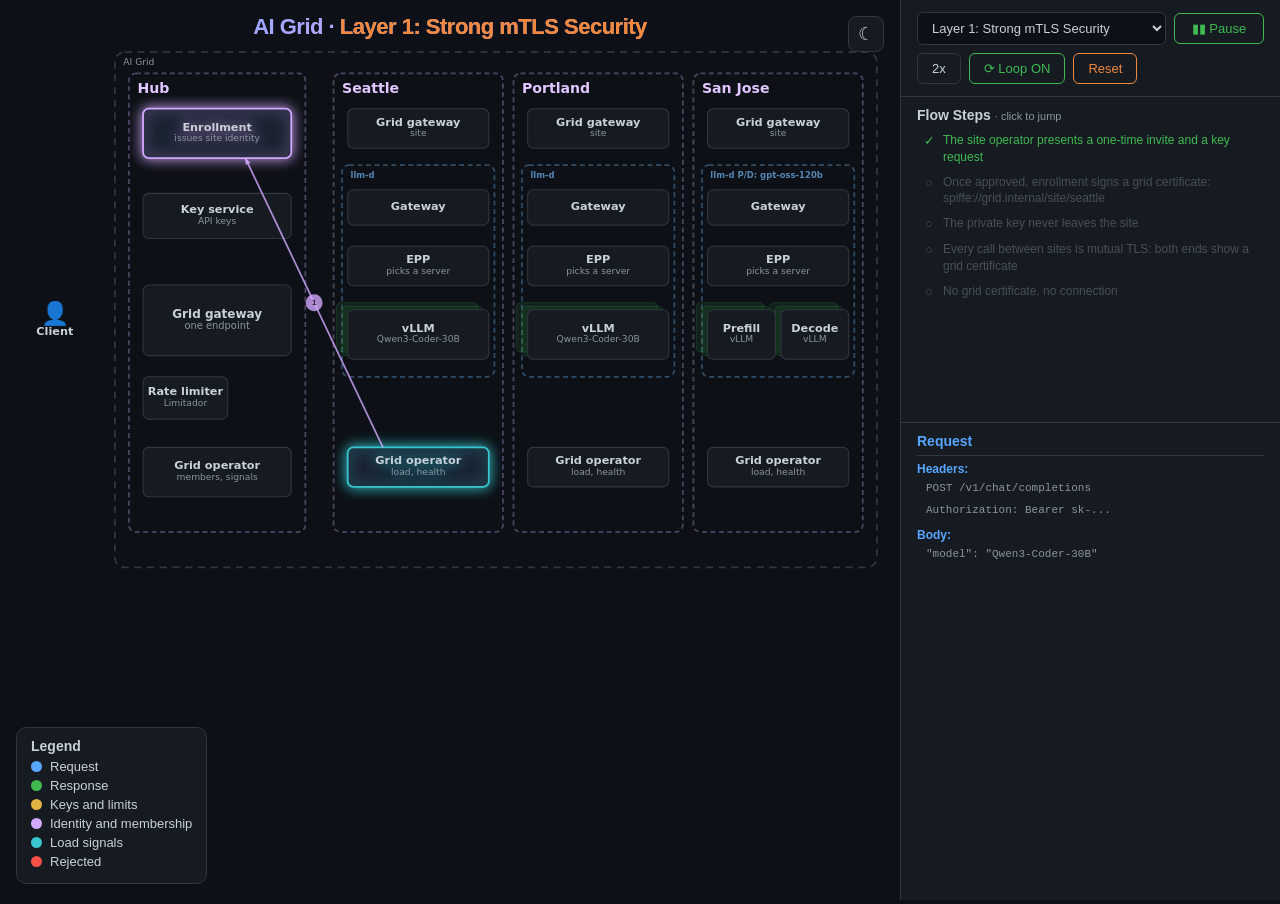
==== commit 34d99b25: "Short flow titles Signed-off-by: Sam Batschelet <sbatschelet@gmail.com>" ====
--- a/flow.html
+++ b/flow.html
@@ -340,7 +340,7 @@
 window.__flowstory = viz;
 
 try {
-  await viz.load({"meta": {"title": "AI Grid", "speed": 2}, "canvas": {"width": 1250, "height": 800}, "nodes": {"client": {"x": 15, "y": 410, "w": 100, "h": 50, "label": "Client", "type": "icon"}, "grid": {"x": 150, "y": 55, "w": 1080, "h": 730, "label": "AI Grid", "type": "boundary", "color": "#8b949e", "labelAlign": "left"}, "hub": {"x": 170, "y": 85, "w": 250, "h": 650, "label": "Hub", "type": "container", "color": "#d2a8ff", "labelSize": 20, "labelColor": "#e2c6ff"}, "enroll": {"x": 190, "y": 135, "w": 210, "h": 70, "label": "Enrollment", "sublabel": "issues site identity", "color": "#d2a8ff", "inner": true}, "front": {"x": 190, "y": 385, "w": 210, "h": 100, "label": "Grid gateway", "sublabel": "one endpoint", "color": "#58a6ff", "fontSize": 17, "inner": true}, "hubop": {"x": 190, "y": 615, "w": 210, "h": 70, "label": "Grid operator", "sublabel": "members, signals", "color": "#39c5cf", "inner": true}, "west": {"x": 460, "y": 85, "w": 240, "h": 650, "label": "Seattle", "type": "container", "color": "#d2a8ff", "labelSize": 20, "labelColor": "#e2c6ff"}, "west_gg": {"x": 480, "y": 135, "w": 200, "h": 56, "label": "Grid gateway", "sublabel": "site", "color": "#58a6ff", "inner": true}, "west_llmd": {"x": 472, "y": 215, "w": 216, "h": 300, "label": "llm-d", "type": "container", "color": "#79c0ff"}, "west_gw": {"x": 480, "y": 250, "w": 200, "h": 50, "label": "Gateway", "color": "#79c0ff", "inner": true}, "west_epp": {"x": 480, "y": 330, "w": 200, "h": 56, "label": "EPP", "sublabel": "picks a server", "color": "#79c0ff", "inner": true}, "west_vllm": {"x": 480, "y": 420, "w": 200, "h": 70, "label": "vLLM", "sublabel": "Qwen3-Coder-30B", "color": "#3fb950", "inner": true, "stackCount": 2}, "west_op": {"x": 480, "y": 615, "w": 200, "h": 56, "label": "Grid operator", "sublabel": "load, health", "color": "#39c5cf", "inner": true}, "eu": {"x": 715, "y": 85, "w": 240, "h": 650, "label": "Portland", "type": "container", "color": "#d2a8ff", "labelSize": 20, "labelColor": "#e2c6ff"}, "eu_gg": {"x": 735, "y": 135, "w": 200, "h": 56, "label": "Grid gateway", "sublabel": "site", "color": "#58a6ff", "inner": true}, "eu_llmd": {"x": 727, "y": 215, "w": 216, "h": 300, "label": "llm-d", "type": "container", "color": "#79c0ff"}, "eu_gw": {"x": 735, "y": 250, "w": 200, "h": 50, "label": "Gateway", "color": "#79c0ff", "inner": true}, "eu_epp": {"x": 735, "y": 330, "w": 200, "h": 56, "label": "EPP", "sublabel": "picks a server", "color": "#79c0ff", "inner": true}, "eu_vllm": {"x": 735, "y": 420, "w": 200, "h": 70, "label": "vLLM", "sublabel": "Qwen3-Coder-30B", "color": "#3fb950", "inner": true, "stackCount": 2}, "eu_op": {"x": 735, "y": 615, "w": 200, "h": 56, "label": "Grid operator", "sublabel": "load, health", "color": "#39c5cf", "inner": true}, "ap": {"x": 970, "y": 85, "w": 240, "h": 650, "label": "San Jose", "type": "container", "color": "#d2a8ff", "labelSize": 20, "labelColor": "#e2c6ff"}, "ap_gg": {"x": 990, "y": 135, "w": 200, "h": 56, "label": "Grid gateway", "sublabel": "site", "color": "#58a6ff", "inner": true}, "ap_llmd": {"x": 982, "y": 215, "w": 216, "h": 300, "label": "llm-d P/D: gpt-oss-120b", "type": "container", "color": "#79c0ff"}, "ap_gw": {"x": 990, "y": 250, "w": 200, "h": 50, "label": "Gateway", "color": "#79c0ff", "inner": true}, "ap_epp": {"x": 990, "y": 330, "w": 200, "h": 56, "label": "EPP", "sublabel": "picks a server", "color": "#79c0ff", "inner": true}, "ap_op": {"x": 990, "y": 615, "w": 200, "h": 56, "label": "Grid operator", "sublabel": "load, health", "color": "#39c5cf", "inner": true}, "ap_prefill": {"x": 990, "y": 420, "w": 96, "h": 70, "label": "Prefill", "sublabel": "vLLM", "color": "#3fb950", "inner": true, "stackCount": 2}, "ap_decode": {"x": 1094, "y": 420, "w": 96, "h": 70, "label": "Decode", "sublabel": "vLLM", "color": "#3fb950", "inner": true, "stackCount": 2}, "keys": {"x": 190, "y": 255, "w": 210, "h": 64, "label": "Key service", "sublabel": "API keys", "color": "#e3b341", "inner": true}, "limiter": {"x": 190, "y": 515, "w": 120, "h": 60, "label": "Rate limiter", "sublabel": "Limitador", "color": "#e3b341", "inner": true}}, "tooltips": {"front": {"title": "Grid gateway, the one endpoint", "description": "Every client uses one URL. The gateway checks the caller, then picks a site that serves the requested model and has room.", "details": [["Checks", "API key, budget, region"], ["Picks", "a site by model, region, and live load"], ["Answers with", "the site that served it"]]}, "enroll": {"title": "Enrollment", "description": "A new site presents a one-time invite and a key request. Once approved, it gets back a grid certificate naming it as a member, used for mutual TLS on every call between sites. Its private key never leaves the site."}, "hubop": {"title": "Grid operator", "description": "Knows every member through gossip, which converges in a few rounds with no leader. Polls every peer's signals endpoint over mutual TLS, labels each row with the site that proved it, and serves the combined view. Its grid gateway reads only this operator."}, "west_gg": {"title": "Site grid gateway", "description": "Accepts traffic only from grid members, proven by certificate, and hands it to the site's llm-d stack."}, "west_llmd": {"title": "llm-d", "description": "The site's own inference stack, unchanged by the grid: a gateway, the EPP that picks a model server by cache and load, and vLLM."}, "west_op": {"title": "Site grid operator", "description": "Enrolls the site and joins the membership. Every few seconds it reads each provider's numbers from the EPP and serves them on its signals endpoint to grid peers over mutual TLS. A provider is one model served by the site's llm-d stack."}, "ap_llmd": {"title": "llm-d with prefill/decode disaggregation", "description": "This site serves gpt-oss-120b with prefill and decode on separate vLLM pods. The EPP picks a decode pod and, for long prompts, a prefill pod. Prefill builds the KV cache, and decode pulls it and streams the answer."}, "keys": {"title": "Key service", "description": "Holds every API key. The grid gateway checks a key here before any request reaches a site."}, "limiter": {"title": "Rate limiter (Limitador)", "description": "Counts each caller's requests and tokens against its limit. Over the limit, the grid gateway answers 429 and the request never reaches a site."}}, "flows": {"l2": {"label": "Layer 1: Every Site Gets an mTLS Identity", "steps": [{"text": "The site operator presents a one-time invite and a key request", "mode": "arrow", "from": "west_op", "to": "enroll", "color": "#d2a8ff", "num": 1, "edge": {"fromSide": "top", "fromXOffset": -50, "toSide": "bottom", "toXOffset": 40}}, {"text": "Once approved, enrollment signs a grid certificate: spiffe://grid.internal/site/seattle", "mode": "arrow", "from": "enroll", "to": "west_op", "color": "#d2a8ff", "num": 2, "edge": {"fromSide": "bottom", "fromXOffset": 80, "toSide": "top", "toXOffset": -5}}, {"text": "The private key never leaves the site", "mode": "lightup", "target": "west_op", "badge": 3}, {"text": "Every call between sites is mutual TLS: both ends show a grid certificate", "mode": "arrow", "from": "front", "to": "west_gg", "color": "#d2a8ff", "num": 4}, {"text": "No grid certificate, no connection", "mode": "lightup", "target": "west_gg", "badge": 5}]}, "l3": {"label": "Layer 2: Membership, Eventually Consistent", "steps": [{"text": "Seattle gossips that it joined", "mode": "arrow", "from": "west_op", "to": "hubop", "color": "#d2a8ff", "num": 1}, {"text": "Each operator passes news on at its next gossip round", "mode": "arrow", "from": "hubop", "to": "eu_op", "color": "#d2a8ff", "num": 2, "edge": {"fromSide": "bottom", "toSide": "bottom", "waypoints": [{"x": 305, "y": 712}, {"x": 835, "y": 712}]}}, {"text": "And on again, with no leader and no central list", "mode": "arrow", "from": "eu_op", "to": "ap_op", "color": "#d2a8ff", "num": 3}, {"text": "Views can differ for a few rounds, then agree", "mode": "lightup", "target": "ap_op", "badge": 4}, {"text": "A site that goes quiet is suspected, then dropped, the same way", "mode": "lightup", "target": "hubop", "badge": 5}]}, "l4": {"label": "Layer 3: Every Provider's Load, Shared", "steps": [{"text": "The EPP reads every vLLM server's metrics many times a second", "mode": "arrow", "from": "west_epp", "to": "west_vllm", "color": "#39c5cf", "num": 1, "fromXOff": -40, "toXOff": -40}, {"text": "Each server reports its running requests, waiting requests, and cache use", "mode": "arrow", "from": "west_vllm", "to": "west_epp", "color": "#39c5cf", "num": 2, "fromXOff": 40, "toXOff": 40}, {"text": "The EPP adds up its servers into one set of numbers per model", "mode": "lightup", "target": "west_epp", "badge": 3}, {"text": "Every few seconds the site operator copies those numbers to its signals endpoint", "mode": "arrow", "from": "west_epp", "to": "west_op", "color": "#39c5cf", "num": 4}, {"text": "The hub's operator polls each peer's signals endpoint over mutual TLS", "mode": "arrow", "from": "hubop", "to": "west_op", "color": "#39c5cf", "num": 5, "yOff": -10}, {"text": "Each site answers only for its own providers", "mode": "arrow", "from": "west_op", "to": "hubop", "color": "#39c5cf", "num": 6, "yOff": 10}, {"text": "So does every other site", "mode": "arrow", "from": "eu_op", "to": "hubop", "color": "#39c5cf", "num": 7, "edge": {"fromSide": "bottom", "fromXOffset": 20, "toSide": "bottom", "toXOffset": 20, "waypoints": [{"x": 855, "y": 724}, {"x": 315, "y": 724}]}}, {"text": "So does every other site", "mode": "arrow", "from": "ap_op", "to": "hubop", "color": "#39c5cf", "num": 8, "edge": {"fromSide": "bottom", "fromXOffset": 20, "toSide": "bottom", "toXOffset": 20, "waypoints": [{"x": 1110, "y": 724}, {"x": 315, "y": 724}]}}, {"text": "The operator labels each row with the site that proved it, and serves the combined view", "mode": "lightup", "target": "hubop", "badge": 9}, {"text": "The grid gateway reads only its local operator", "mode": "arrow", "from": "front", "to": "hubop", "color": "#39c5cf", "num": 10, "fromXOff": 55, "toXOff": 55}, {"text": "It gets every provider at every site in one answer", "mode": "arrow", "from": "hubop", "to": "front", "color": "#39c5cf", "num": 11, "fromXOff": 88, "toXOff": 88}, {"text": "Per request, the gateway picks a site with room for the model, and that site's EPP picks the server", "mode": "lightup", "target": "front", "badge": 12}]}, "one": {"label": "Layer 4: One Endpoint, Any Site", "steps": [{"text": "Client asks for Qwen3-Coder-30B at the one endpoint", "mode": "arrow", "from": "client", "to": "front", "color": "#58a6ff", "num": 1}, {"text": "Gateway checks the API key and budget", "mode": "lightup", "target": "front", "badge": 2}, {"text": "Two sites serve this model. Seattle has the most room", "mode": "lightup", "target": "front", "badge": 3}, {"text": "Hand off to the site over mutual TLS", "mode": "arrow", "from": "front", "to": "west_gg", "color": "#58a6ff", "num": 4, "glow": "west"}, {"text": "Into the site's llm-d stack", "mode": "arrow", "from": "west_gg", "to": "west_gw", "color": "#58a6ff", "num": 5, "glow": "west_llmd"}, {"text": "Gateway asks the EPP where to send it", "mode": "arrow", "from": "west_gw", "to": "west_epp", "color": "#58a6ff", "num": 6}, {"text": "EPP picks the best model server", "mode": "arrow", "from": "west_epp", "to": "west_vllm", "color": "#58a6ff", "num": 7}, {"text": "The answer returns through the site's gateway", "mode": "arrow", "from": "west_vllm", "to": "west_gw", "color": "#3fb950", "num": 8, "fromXOff": 40, "toXOff": 40}, {"text": "Back through the site's grid gateway", "mode": "arrow", "from": "west_gw", "to": "west_gg", "color": "#3fb950", "num": 9, "fromXOff": 40, "toXOff": 40}, {"text": "Back through the grid gateway", "mode": "arrow", "from": "west_gg", "to": "front", "color": "#3fb950", "num": 10, "yOff": 12}, {"text": "The client gets the answer, tagged with the site that served it", "mode": "arrow", "from": "front", "to": "client", "color": "#3fb950", "num": 11, "yOff": 12}]}, "policy": {"label": "Demo: Policy at the Door", "steps": [{"text": "Caller A sends a request with a valid API key", "mode": "arrow", "from": "client", "to": "front", "color": "#58a6ff", "num": 1}, {"text": "The gateway checks the API key", "mode": "arrow", "from": "front", "to": "keys", "color": "#e3b341", "num": 2, "fromXOff": -40, "toXOff": -40}, {"text": "Valid key", "mode": "arrow", "from": "keys", "to": "front", "color": "#e3b341", "num": 3, "fromXOff": 40, "toXOff": 40}, {"text": "The gateway checks the caller's rate limit", "mode": "arrow", "from": "front", "to": "limiter", "color": "#e3b341", "num": 4, "fromXOff": -60, "toXOff": -20}, {"text": "Under the limit", "mode": "arrow", "from": "limiter", "to": "front", "color": "#e3b341", "num": 5, "fromXOff": 25, "toXOff": -25}, {"text": "Allowed: the request goes on to a site", "mode": "lightup", "target": "front", "badge": "ok"}, {"text": "Caller B sends a key that is unknown or revoked", "mode": "arrow", "from": "client", "to": "front", "color": "#58a6ff", "num": 7}, {"text": "The gateway checks the API key", "mode": "arrow", "from": "front", "to": "keys", "color": "#e3b341", "num": 8, "fromXOff": -40, "toXOff": -40}, {"text": "Not a valid key", "mode": "arrow", "from": "keys", "to": "front", "color": "#f85149", "num": 9, "fromXOff": 40, "toXOff": 40}, {"text": "Refused: 401. The request never reaches a GPU", "mode": "lightup", "target": "front", "badge": "401", "errColor": "#f85149"}, {"text": "Caller C sends its 101st request this minute", "mode": "arrow", "from": "client", "to": "front", "color": "#58a6ff", "num": 11}, {"text": "The gateway checks the API key", "mode": "arrow", "from": "front", "to": "keys", "color": "#e3b341", "num": 12, "fromXOff": -40, "toXOff": -40}, {"text": "Valid key", "mode": "arrow", "from": "keys", "to": "front", "color": "#e3b341", "num": 13, "fromXOff": 40, "toXOff": 40}, {"text": "The gateway checks the caller's rate limit", "mode": "arrow", "from": "front", "to": "limiter", "color": "#e3b341", "num": 14, "fromXOff": -60, "toXOff": -20}, {"text": "Over the limit of 100 requests a minute", "mode": "arrow", "from": "limiter", "to": "front", "color": "#f85149", "num": 15, "fromXOff": 25, "toXOff": -25}, {"text": "Refused: 429, too many requests. It can retry when the window resets", "mode": "lightup", "target": "front", "badge": "429", "errColor": "#f85149"}]}, "model": {"label": "Demo: Routed by Model", "steps": [{"text": "Client asks for gpt-oss-120b", "mode": "arrow", "from": "client", "to": "front", "color": "#58a6ff", "num": 1}, {"text": "Only San Jose serves gpt-oss-120b", "mode": "lightup", "target": "front", "badge": 2}, {"text": "Hand off to San Jose over mutual TLS", "mode": "arrow", "from": "front", "to": "ap_gg", "color": "#58a6ff", "num": 3, "glow": "ap"}, {"text": "Into the site's llm-d stack", "mode": "arrow", "from": "ap_gg", "to": "ap_gw", "color": "#58a6ff", "num": 4, "glow": "ap_llmd"}, {"text": "Gateway asks the EPP where to send it", "mode": "arrow", "from": "ap_gw", "to": "ap_epp", "color": "#58a6ff", "num": 5}, {"text": "The EPP picks a decode pod, and a prefill pod when the prompt is long enough to be worth splitting", "mode": "lightup", "target": "ap_epp", "badge": 6}, {"text": "The request goes to the chosen decode pod", "mode": "arrow", "from": "ap_epp", "to": "ap_decode", "color": "#58a6ff", "num": 7}, {"text": "The decode pod has the prefill pod process the prompt", "mode": "arrow", "from": "ap_decode", "to": "ap_prefill", "color": "#58a6ff", "num": 8, "yOff": -12}, {"text": "Decode pulls the KV cache from prefill and streams the answer", "mode": "arrow", "from": "ap_prefill", "to": "ap_decode", "color": "#79c0ff", "num": 9, "yOff": 12}, {"text": "The answer returns through the site's gateway", "mode": "arrow", "from": "ap_decode", "to": "ap_gw", "color": "#3fb950", "num": 10, "fromXOff": 40, "toXOff": 40}, {"text": "Back through the site's grid gateway", "mode": "arrow", "from": "ap_gw", "to": "ap_gg", "color": "#3fb950", "num": 11, "fromXOff": 40, "toXOff": 40}, {"text": "Back through the grid gateway", "mode": "arrow", "from": "ap_gg", "to": "front", "color": "#3fb950", "num": 12, "yOff": 12}, {"text": "The client gets the answer, tagged with the site that served it", "mode": "arrow", "from": "front", "to": "client", "color": "#3fb950", "num": 13, "yOff": 12}, {"text": "Each site runs the llm-d shape that fits its model. The grid routes the same way", "mode": "lightup", "target": "ap_llmd", "badge": 14}]}, "load": {"label": "Demo: Load Awareness", "steps": [{"text": "Seattle is busy: its GPUs are queued", "mode": "lightup", "target": "west_vllm", "badge": "busy", "errColor": "#f0883e"}, {"text": "San Jose is busy too", "mode": "lightup", "target": "ap_decode", "badge": "busy", "errColor": "#f0883e"}, {"text": "Every few seconds the hub's operator polls each site", "mode": "arrow", "from": "hubop", "to": "west_op", "color": "#39c5cf", "num": 3, "yOff": -10}, {"text": "Seattle answers: a long queue", "mode": "arrow", "from": "west_op", "to": "hubop", "color": "#39c5cf", "num": 4, "yOff": 10}, {"text": "Portland answers: room to spare", "mode": "arrow", "from": "eu_op", "to": "hubop", "color": "#39c5cf", "num": 5, "edge": {"fromSide": "bottom", "fromXOffset": 20, "toSide": "bottom", "toXOffset": 20, "waypoints": [{"x": 855, "y": 724}, {"x": 315, "y": 724}]}}, {"text": "The grid gateway reads its local operator's combined view", "mode": "arrow", "from": "front", "to": "hubop", "color": "#39c5cf", "num": 6, "fromXOff": 55, "toXOff": 55}, {"text": "Every site's load, labelled with the site that reported it", "mode": "arrow", "from": "hubop", "to": "front", "color": "#39c5cf", "num": 7, "fromXOff": 88, "toXOff": 88}, {"text": "Client asks for Qwen3-Coder-30B", "mode": "arrow", "from": "client", "to": "front", "color": "#58a6ff", "num": 8}, {"text": "Of the two sites serving this model, Portland has the shorter queue", "mode": "lightup", "target": "front", "badge": 9}, {"text": "Hand off to the site over mutual TLS", "mode": "arrow", "from": "front", "to": "eu_gg", "color": "#58a6ff", "num": 10, "glow": "eu"}, {"text": "Into the site's llm-d stack", "mode": "arrow", "from": "eu_gg", "to": "eu_gw", "color": "#58a6ff", "num": 11, "glow": "eu_llmd"}, {"text": "Gateway asks the EPP where to send it", "mode": "arrow", "from": "eu_gw", "to": "eu_epp", "color": "#58a6ff", "num": 12}, {"text": "EPP picks the best model server", "mode": "arrow", "from": "eu_epp", "to": "eu_vllm", "color": "#58a6ff", "num": 13}, {"text": "The answer returns through the site's gateway", "mode": "arrow", "from": "eu_vllm", "to": "eu_gw", "color": "#3fb950", "num": 14, "fromXOff": 40, "toXOff": 40}, {"text": "Back through the site's grid gateway", "mode": "arrow", "from": "eu_gw", "to": "eu_gg", "color": "#3fb950", "num": 15, "fromXOff": 40, "toXOff": 40}, {"text": "Back through the grid gateway", "mode": "arrow", "from": "eu_gg", "to": "front", "color": "#3fb950", "num": 16, "yOff": 12}, {"text": "The client gets the answer, tagged with the site that served it", "mode": "arrow", "from": "front", "to": "client", "color": "#3fb950", "num": 17, "yOff": 12}]}, "fail": {"label": "Demo: Lose a Site, Keep Serving", "steps": [{"text": "Seattle goes down", "mode": "lightup", "target": "west_gg", "badge": "down", "errColor": "#f85149"}, {"text": "Its GPUs stop serving", "mode": "lightup", "target": "west_vllm", "badge": "down", "errColor": "#f85149"}, {"text": "Its operator stops reporting", "mode": "lightup", "target": "west_op", "badge": "down", "errColor": "#f85149"}, {"text": "The hub's operator gets no answer from Seattle", "mode": "arrow", "from": "hubop", "to": "west_op", "color": "#f85149", "num": 4, "yOff": -10}, {"text": "It leaves Seattle out of the combined view until it answers again", "mode": "lightup", "target": "hubop", "badge": 5}, {"text": "The grid gateway reads its local operator", "mode": "arrow", "from": "front", "to": "hubop", "color": "#39c5cf", "num": 6, "fromXOff": 55, "toXOff": 55}, {"text": "Only sites that answered are in the view", "mode": "arrow", "from": "hubop", "to": "front", "color": "#39c5cf", "num": 7, "fromXOff": 88, "toXOff": 88}, {"text": "Client asks for Qwen3-Coder-30B, nothing changes on its side", "mode": "arrow", "from": "client", "to": "front", "color": "#58a6ff", "num": 8}, {"text": "Gateway sends it to Portland", "mode": "lightup", "target": "front", "badge": 9}, {"text": "Hand off to the site over mutual TLS", "mode": "arrow", "from": "front", "to": "eu_gg", "color": "#58a6ff", "num": 10, "glow": "eu"}, {"text": "Into the site's llm-d stack", "mode": "arrow", "from": "eu_gg", "to": "eu_gw", "color": "#58a6ff", "num": 11, "glow": "eu_llmd"}, {"text": "Gateway asks the EPP where to send it", "mode": "arrow", "from": "eu_gw", "to": "eu_epp", "color": "#58a6ff", "num": 12}, {"text": "EPP picks the best model server", "mode": "arrow", "from": "eu_epp", "to": "eu_vllm", "color": "#58a6ff", "num": 13}, {"text": "The answer returns through the site's gateway", "mode": "arrow", "from": "eu_vllm", "to": "eu_gw", "color": "#3fb950", "num": 14, "fromXOff": 40, "toXOff": 40}, {"text": "Back through the site's grid gateway", "mode": "arrow", "from": "eu_gw", "to": "eu_gg", "color": "#3fb950", "num": 15, "fromXOff": 40, "toXOff": 40}, {"text": "Back through the grid gateway", "mode": "arrow", "from": "eu_gg", "to": "front", "color": "#3fb950", "num": 16, "yOff": 12}, {"text": "The client gets the answer, tagged with the site that served it", "mode": "arrow", "from": "front", "to": "client", "color": "#3fb950", "num": 17, "yOff": 12}]}, "affinity": {"label": "Demo: Affinity", "steps": [{"text": "Turn 1 of a conversation asks for Qwen3-Coder-30B", "mode": "arrow", "from": "client", "to": "front", "color": "#58a6ff", "num": 1}, {"text": "No site has seen this prompt, so the gateway picks by load: Portland", "mode": "lightup", "target": "front", "badge": 2}, {"text": "Hand off to Portland", "mode": "arrow", "from": "front", "to": "eu_gg", "color": "#58a6ff", "num": 3, "glow": "eu"}, {"text": "Into the site's llm-d stack", "mode": "arrow", "from": "eu_gg", "to": "eu_gw", "color": "#58a6ff", "num": 4, "glow": "eu_llmd"}, {"text": "Gateway asks the EPP where to send it", "mode": "arrow", "from": "eu_gw", "to": "eu_epp", "color": "#58a6ff", "num": 5}, {"text": "EPP picks a model server, which caches the prompt", "mode": "arrow", "from": "eu_epp", "to": "eu_vllm", "color": "#58a6ff", "num": 6}, {"text": "The answer returns through the site's gateway", "mode": "arrow", "from": "eu_vllm", "to": "eu_gw", "color": "#3fb950", "num": 7, "fromXOff": 40, "toXOff": 40}, {"text": "Back through the site's grid gateway", "mode": "arrow", "from": "eu_gw", "to": "eu_gg", "color": "#3fb950", "num": 8, "fromXOff": 40, "toXOff": 40}, {"text": "Back through the grid gateway", "mode": "arrow", "from": "eu_gg", "to": "front", "color": "#3fb950", "num": 9, "yOff": 12}, {"text": "The client gets the answer, tagged with the site that served it", "mode": "arrow", "from": "front", "to": "client", "color": "#3fb950", "num": 10, "yOff": 12}, {"text": "The answer succeeded, so the gateway remembers it sent this prompt to Portland", "mode": "lightup", "target": "front", "badge": 11}, {"text": "Turn 2 sends the same history plus a new question", "mode": "arrow", "from": "client", "to": "front", "color": "#58a6ff", "num": 12}, {"text": "The prompt matches what the gateway already sent to Portland, so it goes back there", "mode": "lightup", "target": "front", "badge": 13}, {"text": "Hand off to Portland again", "mode": "arrow", "from": "front", "to": "eu_gg", "color": "#58a6ff", "num": 14, "glow": "eu"}, {"text": "Into the site's llm-d stack", "mode": "arrow", "from": "eu_gg", "to": "eu_gw", "color": "#58a6ff", "num": 15, "glow": "eu_llmd"}, {"text": "Gateway asks the EPP where to send it", "mode": "arrow", "from": "eu_gw", "to": "eu_epp", "color": "#58a6ff", "num": 16}, {"text": "The EPP favors the model server that already holds this prompt", "mode": "lightup", "target": "eu_epp", "badge": 17}, {"text": "Most of the prompt is already cached, so prefill covers mainly the new question", "mode": "arrow", "from": "eu_epp", "to": "eu_vllm", "color": "#58a6ff", "num": 18}, {"text": "The answer returns through the site's gateway", "mode": "arrow", "from": "eu_vllm", "to": "eu_gw", "color": "#3fb950", "num": 19, "fromXOff": 40, "toXOff": 40}, {"text": "Back through the site's grid gateway", "mode": "arrow", "from": "eu_gw", "to": "eu_gg", "color": "#3fb950", "num": 20, "fromXOff": 40, "toXOff": 40}, {"text": "Back through the grid gateway", "mode": "arrow", "from": "eu_gg", "to": "front", "color": "#3fb950", "num": 21, "yOff": 12}, {"text": "The client gets the answer, tagged with the site that served it", "mode": "arrow", "from": "front", "to": "client", "color": "#3fb950", "num": 22, "yOff": 12}, {"text": "If Portland grows busier than the cache is worth, load wins", "mode": "lightup", "target": "front", "badge": 23}]}, "geo": {"label": "Demo: Geo Fence, Data Stays in Region", "steps": [{"text": "An Oregon caller asks for Qwen3-Coder-30B. Its token carries a signed region claim", "mode": "arrow", "from": "client", "to": "front", "color": "#58a6ff", "num": 1}, {"text": "The gateway verifies the region claim locally, with no callback", "mode": "lightup", "target": "front", "badge": 2}, {"text": "Seattle has room, but it is outside this caller's region", "mode": "lightup", "target": "west_gg", "badge": "fenced", "errColor": "#8b949e"}, {"text": "Only Portland is in region, so the request goes there", "mode": "lightup", "target": "front", "badge": 4}, {"text": "Hand off to Portland over mutual TLS", "mode": "arrow", "from": "front", "to": "eu_gg", "color": "#58a6ff", "num": 5, "glow": "eu"}, {"text": "Into the site's llm-d stack", "mode": "arrow", "from": "eu_gg", "to": "eu_gw", "color": "#58a6ff", "num": 6, "glow": "eu_llmd"}, {"text": "Gateway asks the EPP where to send it", "mode": "arrow", "from": "eu_gw", "to": "eu_epp", "color": "#58a6ff", "num": 7}, {"text": "EPP picks the best model server", "mode": "arrow", "from": "eu_epp", "to": "eu_vllm", "color": "#58a6ff", "num": 8}, {"text": "The answer returns through the site's gateway", "mode": "arrow", "from": "eu_vllm", "to": "eu_gw", "color": "#3fb950", "num": 9, "fromXOff": 40, "toXOff": 40}, {"text": "Back through the site's grid gateway", "mode": "arrow", "from": "eu_gw", "to": "eu_gg", "color": "#3fb950", "num": 10, "fromXOff": 40, "toXOff": 40}, {"text": "Back through the grid gateway", "mode": "arrow", "from": "eu_gg", "to": "front", "color": "#3fb950", "num": 11, "yOff": 12}, {"text": "The client gets the answer, served in its region", "mode": "arrow", "from": "front", "to": "client", "color": "#3fb950", "num": 12, "yOff": 12}, {"text": "A caller whose token has no region claim", "mode": "arrow", "from": "client", "to": "front", "color": "#58a6ff", "num": 13}, {"text": "Refused: 403. No region, no route", "mode": "lightup", "target": "front", "badge": "403", "errColor": "#f85149"}]}}, "flowOrder": ["l2", "l3", "l4", "one", "policy", "geo", "model", "load", "affinity", "fail"], "inspector": {"initialState": {"phase": "request", "headers": [{"value": "POST /v1/chat/completions", "style": "keep", "id": "h-path"}, {"value": "Authorization: Bearer sk-...", "style": "keep", "id": "h-auth"}], "body": [{"value": "\"model\": \"Qwen3-Coder-30B\"", "style": "keep", "id": "b-model"}]}, "mutations": {"one": [{"step": 2, "label": "API key valid", "actions": [{"id": "h-auth", "style": "highlight"}]}, {"step": 11, "label": "Response", "phase": "response", "replaceHeaders": [{"value": "HTTP/1.1 200 OK", "style": "add", "id": "r1Seattle"}, {"value": "x-grid-provider-site: seattle", "style": "add", "id": "r2Seattle"}]}], "policy": [{"step": 1, "label": "Caller A", "phase": "request", "replaceHeaders": [{"value": "POST /v1/chat/completions", "style": "keep", "id": "pha"}, {"value": "Authorization: Bearer sk-alice-...", "style": "keep", "id": "pka"}], "replaceBody": [{"value": "\"model\": \"Qwen3-Coder-30B\"", "style": "keep", "id": "pba"}], "clearCycleState": true, "cycleState": [{"value": "requests this minute: 12 of 100", "style": "add", "id": "pca"}]}, {"step": 6, "label": "Allowed", "actions": [{"id": "pka", "style": "highlight"}]}, {"step": 7, "label": "Caller B", "phase": "request", "replaceHeaders": [{"value": "POST /v1/chat/completions", "style": "keep", "id": "phb"}, {"value": "Authorization: Bearer sk-revoked-...", "style": "del", "id": "pkb"}], "replaceBody": [{"value": "\"model\": \"Qwen3-Coder-30B\"", "style": "keep", "id": "pbb"}], "cycleState": [{"value": "key not found", "style": "err", "id": "pcb"}]}, {"step": 10, "label": "Refused", "phase": "response", "replaceHeaders": [{"value": "HTTP/1.1 401 Unauthorized", "style": "err", "id": "pr1"}], "replaceBody": []}, {"step": 11, "label": "Caller C", "phase": "request", "replaceHeaders": [{"value": "POST /v1/chat/completions", "style": "keep", "id": "phc"}, {"value": "Authorization: Bearer sk-carol-...", "style": "keep", "id": "pkc"}], "replaceBody": [{"value": "\"model\": \"Qwen3-Coder-30B\"", "style": "keep", "id": "pbc"}], "cycleState": [{"value": "requests this minute: 101 of 100", "style": "err", "id": "pcc"}]}, {"step": 16, "label": "Refused", "phase": "response", "replaceHeaders": [{"value": "HTTP/1.1 429 Too Many Requests", "style": "err", "id": "pr2"}, {"value": "Retry-After: 23", "style": "add", "id": "pr3"}], "replaceBody": []}], "model": [{"step": 1, "label": "Request", "actions": [{"action": "replaceBody", "body": [{"value": "\"model\": \"gpt-oss-120b\"", "style": "highlight", "id": "m1"}]}]}, {"step": 13, "label": "Response", "phase": "response", "replaceHeaders": [{"value": "HTTP/1.1 200 OK", "style": "add", "id": "r1San Jose"}, {"value": "x-grid-provider-site: san-jose", "style": "add", "id": "r2San Jose"}]}], "load": [{"step": 17, "label": "Response", "phase": "response", "replaceHeaders": [{"value": "HTTP/1.1 200 OK", "style": "add", "id": "r1Portland"}, {"value": "x-grid-provider-site: portland", "style": "add", "id": "r2Portland"}]}], "fail": [{"step": 17, "label": "Response", "phase": "response", "replaceHeaders": [{"value": "HTTP/1.1 200 OK", "style": "add", "id": "r1Portland"}, {"value": "x-grid-provider-site: portland", "style": "add", "id": "r2Portland"}]}], "affinity": [{"step": 1, "label": "Turn 1", "phase": "request", "replaceHeaders": [{"value": "POST /v1/chat/completions", "style": "keep", "id": "a-h1"}, {"value": "Authorization: Bearer sk-...", "style": "keep", "id": "a-h2"}], "replaceBody": [{"value": "\"model\": \"Qwen3-Coder-30B\"", "style": "keep", "id": "a-m"}, {"value": "user: Review this module", "style": "add", "id": "a-u1"}]}, {"step": 10, "label": "Response", "phase": "response", "replaceHeaders": [{"value": "HTTP/1.1 200 OK", "style": "add", "id": "ar1a"}, {"value": "x-grid-provider-site: portland", "style": "add", "id": "ar2a"}], "replaceBody": []}, {"step": 12, "label": "Turn 2", "phase": "request", "replaceHeaders": [{"value": "POST /v1/chat/completions", "style": "keep", "id": "a-h1"}, {"value": "Authorization: Bearer sk-...", "style": "keep", "id": "a-h2"}], "replaceBody": [{"value": "\"model\": \"Qwen3-Coder-30B\"", "style": "keep", "id": "a-m2"}, {"value": "user: Review this module", "style": "keep", "id": "a-u1b"}, {"value": "assistant: Three issues...", "style": "keep", "id": "a-a1"}, {"value": "user: Fix the second one", "style": "add", "id": "a-u2"}]}, {"step": 22, "label": "Response", "phase": "response", "replaceHeaders": [{"value": "HTTP/1.1 200 OK", "style": "add", "id": "ar1b"}, {"value": "x-grid-provider-site: portland", "style": "add", "id": "ar2b"}], "replaceBody": []}], "geo": [{"step": 1, "label": "Oregon caller", "phase": "request", "replaceHeaders": [{"value": "POST /v1/chat/completions", "style": "keep", "id": "g-h1"}, {"value": "Authorization: Bearer eyJ... (signed)", "style": "keep", "id": "g-h2"}, {"value": "claim grid_region: oregon", "style": "add", "id": "g-h3"}], "replaceBody": [{"value": "\"model\": \"Qwen3-Coder-30B\"", "style": "keep", "id": "g-b"}]}, {"step": 2, "label": "Claim verified", "actions": [{"id": "g-h3", "style": "highlight"}]}, {"step": 12, "label": "Response", "phase": "response", "replaceHeaders": [{"value": "HTTP/1.1 200 OK", "style": "add", "id": "g-r1"}, {"value": "x-grid-provider-site: portland", "style": "add", "id": "g-r2"}], "replaceBody": []}, {"step": 13, "label": "No region claim", "phase": "request", "replaceHeaders": [{"value": "POST /v1/chat/completions", "style": "keep", "id": "g-h4"}, {"value": "Authorization: Bearer eyJ... (no region)", "style": "del", "id": "g-h5"}], "replaceBody": []}, {"step": 14, "label": "Refused", "phase": "response", "replaceHeaders": [{"value": "HTTP/1.1 403 Forbidden", "style": "err", "id": "g-r3"}], "replaceBody": []}]}}, "legend": [{"label": "Request", "color": "#58a6ff"}, {"label": "Response", "color": "#3fb950"}, {"label": "Keys and limits", "color": "#e3b341"}, {"label": "Identity and membership", "color": "#d2a8ff"}, {"label": "Load signals", "color": "#39c5cf"}, {"label": "Rejected", "color": "#f85149"}], "defaultFlow": "l2"});
+  await viz.load({"meta": {"title": "AI Grid", "speed": 2}, "canvas": {"width": 1250, "height": 800}, "nodes": {"client": {"x": 15, "y": 410, "w": 100, "h": 50, "label": "Client", "type": "icon"}, "grid": {"x": 150, "y": 55, "w": 1080, "h": 730, "label": "AI Grid", "type": "boundary", "color": "#8b949e", "labelAlign": "left"}, "hub": {"x": 170, "y": 85, "w": 250, "h": 650, "label": "Hub", "type": "container", "color": "#d2a8ff", "labelSize": 20, "labelColor": "#e2c6ff"}, "enroll": {"x": 190, "y": 135, "w": 210, "h": 70, "label": "Enrollment", "sublabel": "issues site identity", "color": "#d2a8ff", "inner": true}, "front": {"x": 190, "y": 385, "w": 210, "h": 100, "label": "Grid gateway", "sublabel": "one endpoint", "color": "#58a6ff", "fontSize": 17, "inner": true}, "hubop": {"x": 190, "y": 615, "w": 210, "h": 70, "label": "Grid operator", "sublabel": "members, signals", "color": "#39c5cf", "inner": true}, "west": {"x": 460, "y": 85, "w": 240, "h": 650, "label": "Seattle", "type": "container", "color": "#d2a8ff", "labelSize": 20, "labelColor": "#e2c6ff"}, "west_gg": {"x": 480, "y": 135, "w": 200, "h": 56, "label": "Grid gateway", "sublabel": "site", "color": "#58a6ff", "inner": true}, "west_llmd": {"x": 472, "y": 215, "w": 216, "h": 300, "label": "llm-d", "type": "container", "color": "#79c0ff"}, "west_gw": {"x": 480, "y": 250, "w": 200, "h": 50, "label": "Gateway", "color": "#79c0ff", "inner": true}, "west_epp": {"x": 480, "y": 330, "w": 200, "h": 56, "label": "EPP", "sublabel": "picks a server", "color": "#79c0ff", "inner": true}, "west_vllm": {"x": 480, "y": 420, "w": 200, "h": 70, "label": "vLLM", "sublabel": "Qwen3-Coder-30B", "color": "#3fb950", "inner": true, "stackCount": 2}, "west_op": {"x": 480, "y": 615, "w": 200, "h": 56, "label": "Grid operator", "sublabel": "load, health", "color": "#39c5cf", "inner": true}, "eu": {"x": 715, "y": 85, "w": 240, "h": 650, "label": "Portland", "type": "container", "color": "#d2a8ff", "labelSize": 20, "labelColor": "#e2c6ff"}, "eu_gg": {"x": 735, "y": 135, "w": 200, "h": 56, "label": "Grid gateway", "sublabel": "site", "color": "#58a6ff", "inner": true}, "eu_llmd": {"x": 727, "y": 215, "w": 216, "h": 300, "label": "llm-d", "type": "container", "color": "#79c0ff"}, "eu_gw": {"x": 735, "y": 250, "w": 200, "h": 50, "label": "Gateway", "color": "#79c0ff", "inner": true}, "eu_epp": {"x": 735, "y": 330, "w": 200, "h": 56, "label": "EPP", "sublabel": "picks a server", "color": "#79c0ff", "inner": true}, "eu_vllm": {"x": 735, "y": 420, "w": 200, "h": 70, "label": "vLLM", "sublabel": "Qwen3-Coder-30B", "color": "#3fb950", "inner": true, "stackCount": 2}, "eu_op": {"x": 735, "y": 615, "w": 200, "h": 56, "label": "Grid operator", "sublabel": "load, health", "color": "#39c5cf", "inner": true}, "ap": {"x": 970, "y": 85, "w": 240, "h": 650, "label": "San Jose", "type": "container", "color": "#d2a8ff", "labelSize": 20, "labelColor": "#e2c6ff"}, "ap_gg": {"x": 990, "y": 135, "w": 200, "h": 56, "label": "Grid gateway", "sublabel": "site", "color": "#58a6ff", "inner": true}, "ap_llmd": {"x": 982, "y": 215, "w": 216, "h": 300, "label": "llm-d P/D: gpt-oss-120b", "type": "container", "color": "#79c0ff"}, "ap_gw": {"x": 990, "y": 250, "w": 200, "h": 50, "label": "Gateway", "color": "#79c0ff", "inner": true}, "ap_epp": {"x": 990, "y": 330, "w": 200, "h": 56, "label": "EPP", "sublabel": "picks a server", "color": "#79c0ff", "inner": true}, "ap_op": {"x": 990, "y": 615, "w": 200, "h": 56, "label": "Grid operator", "sublabel": "load, health", "color": "#39c5cf", "inner": true}, "ap_prefill": {"x": 990, "y": 420, "w": 96, "h": 70, "label": "Prefill", "sublabel": "vLLM", "color": "#3fb950", "inner": true, "stackCount": 2}, "ap_decode": {"x": 1094, "y": 420, "w": 96, "h": 70, "label": "Decode", "sublabel": "vLLM", "color": "#3fb950", "inner": true, "stackCount": 2}, "keys": {"x": 190, "y": 255, "w": 210, "h": 64, "label": "Key service", "sublabel": "API keys", "color": "#e3b341", "inner": true}, "limiter": {"x": 190, "y": 515, "w": 120, "h": 60, "label": "Rate limiter", "sublabel": "Limitador", "color": "#e3b341", "inner": true}}, "tooltips": {"front": {"title": "Grid gateway, the one endpoint", "description": "Every client uses one URL. The gateway checks the caller, then picks a site that serves the requested model and has room.", "details": [["Checks", "API key, budget, region"], ["Picks", "a site by model, region, and live load"], ["Answers with", "the site that served it"]]}, "enroll": {"title": "Enrollment", "description": "A new site presents a one-time invite and a key request. Once approved, it gets back a grid certificate naming it as a member, used for mutual TLS on every call between sites. Its private key never leaves the site."}, "hubop": {"title": "Grid operator", "description": "Knows every member through gossip, which converges in a few rounds with no leader. Polls every peer's signals endpoint over mutual TLS, labels each row with the site that proved it, and serves the combined view. Its grid gateway reads only this operator."}, "west_gg": {"title": "Site grid gateway", "description": "Accepts traffic only from grid members, proven by certificate, and hands it to the site's llm-d stack."}, "west_llmd": {"title": "llm-d", "description": "The site's own inference stack, unchanged by the grid: a gateway, the EPP that picks a model server by cache and load, and vLLM."}, "west_op": {"title": "Site grid operator", "description": "Enrolls the site and joins the membership. Every few seconds it reads each provider's numbers from the EPP and serves them on its signals endpoint to grid peers over mutual TLS. A provider is one model served by the site's llm-d stack."}, "ap_llmd": {"title": "llm-d with prefill/decode disaggregation", "description": "This site serves gpt-oss-120b with prefill and decode on separate vLLM pods. The EPP picks a decode pod and, for long prompts, a prefill pod. Prefill builds the KV cache, and decode pulls it and streams the answer."}, "keys": {"title": "Key service", "description": "Holds every API key. The grid gateway checks a key here before any request reaches a site."}, "limiter": {"title": "Rate limiter (Limitador)", "description": "Counts each caller's requests and tokens against its limit. Over the limit, the grid gateway answers 429 and the request never reaches a site."}}, "flows": {"l2": {"label": "Layer 1: Strong mTLS Security", "steps": [{"text": "The site operator presents a one-time invite and a key request", "mode": "arrow", "from": "west_op", "to": "enroll", "color": "#d2a8ff", "num": 1, "edge": {"fromSide": "top", "fromXOffset": -50, "toSide": "bottom", "toXOffset": 40}}, {"text": "Once approved, enrollment signs a grid certificate: spiffe://grid.internal/site/seattle", "mode": "arrow", "from": "enroll", "to": "west_op", "color": "#d2a8ff", "num": 2, "edge": {"fromSide": "bottom", "fromXOffset": 80, "toSide": "top", "toXOffset": -5}}, {"text": "The private key never leaves the site", "mode": "lightup", "target": "west_op", "badge": 3}, {"text": "Every call between sites is mutual TLS: both ends show a grid certificate", "mode": "arrow", "from": "front", "to": "west_gg", "color": "#d2a8ff", "num": 4}, {"text": "No grid certificate, no connection", "mode": "lightup", "target": "west_gg", "badge": 5}]}, "l3": {"label": "Layer 2: Self-Healing Membership", "steps": [{"text": "Seattle gossips that it joined", "mode": "arrow", "from": "west_op", "to": "hubop", "color": "#d2a8ff", "num": 1}, {"text": "Each operator passes news on at its next gossip round", "mode": "arrow", "from": "hubop", "to": "eu_op", "color": "#d2a8ff", "num": 2, "edge": {"fromSide": "bottom", "toSide": "bottom", "waypoints": [{"x": 305, "y": 712}, {"x": 835, "y": 712}]}}, {"text": "And on again, with no leader and no central list", "mode": "arrow", "from": "eu_op", "to": "ap_op", "color": "#d2a8ff", "num": 3}, {"text": "Views can differ for a few rounds, then agree", "mode": "lightup", "target": "ap_op", "badge": 4}, {"text": "A site that goes quiet is suspected, then dropped, the same way", "mode": "lightup", "target": "hubop", "badge": 5}]}, "l4": {"label": "Layer 3: Shared Load Signals", "steps": [{"text": "The EPP reads every vLLM server's metrics many times a second", "mode": "arrow", "from": "west_epp", "to": "west_vllm", "color": "#39c5cf", "num": 1, "fromXOff": -40, "toXOff": -40}, {"text": "Each server reports its running requests, waiting requests, and cache use", "mode": "arrow", "from": "west_vllm", "to": "west_epp", "color": "#39c5cf", "num": 2, "fromXOff": 40, "toXOff": 40}, {"text": "The EPP adds up its servers into one set of numbers per model", "mode": "lightup", "target": "west_epp", "badge": 3}, {"text": "Every few seconds the site operator scrapes the EPP", "mode": "arrow", "from": "west_op", "to": "west_epp", "color": "#39c5cf", "num": 4, "fromXOff": -40, "toXOff": -40}, {"text": "The EPP answers, and the operator publishes the numbers on its signals endpoint", "mode": "arrow", "from": "west_epp", "to": "west_op", "color": "#39c5cf", "num": 5, "fromXOff": 40, "toXOff": 40}, {"text": "The hub's operator polls each peer's signals endpoint over mutual TLS", "mode": "arrow", "from": "hubop", "to": "west_op", "color": "#39c5cf", "num": 6, "yOff": -10}, {"text": "Each site answers only for its own providers", "mode": "arrow", "from": "west_op", "to": "hubop", "color": "#39c5cf", "num": 7, "yOff": 10}, {"text": "So does every other site", "mode": "arrow", "from": "eu_op", "to": "hubop", "color": "#39c5cf", "num": 8, "edge": {"fromSide": "bottom", "fromXOffset": 20, "toSide": "bottom", "toXOffset": 20, "waypoints": [{"x": 855, "y": 724}, {"x": 315, "y": 724}]}}, {"text": "So does every other site", "mode": "arrow", "from": "ap_op", "to": "hubop", "color": "#39c5cf", "num": 9, "edge": {"fromSide": "bottom", "fromXOffset": 20, "toSide": "bottom", "toXOffset": 20, "waypoints": [{"x": 1110, "y": 724}, {"x": 315, "y": 724}]}}, {"text": "The operator labels each row with the site that proved it, and serves the combined view", "mode": "lightup", "target": "hubop", "badge": 10}, {"text": "The grid gateway reads only its local operator", "mode": "arrow", "from": "front", "to": "hubop", "color": "#39c5cf", "num": 11, "fromXOff": 55, "toXOff": 55}, {"text": "It gets every provider at every site in one answer", "mode": "arrow", "from": "hubop", "to": "front", "color": "#39c5cf", "num": 12, "fromXOff": 88, "toXOff": 88}, {"text": "Per request, the gateway picks a site with room for the model, and that site's EPP picks the server", "mode": "lightup", "target": "front", "badge": 13}]}, "one": {"label": "Layer 4: Single Endpoint", "steps": [{"text": "Client asks for Qwen3-Coder-30B at the one endpoint", "mode": "arrow", "from": "client", "to": "front", "color": "#58a6ff", "num": 1}, {"text": "Gateway checks the API key and budget", "mode": "lightup", "target": "front", "badge": 2}, {"text": "Two sites serve this model. Seattle has the most room", "mode": "lightup", "target": "front", "badge": 3}, {"text": "Hand off to the site over mutual TLS", "mode": "arrow", "from": "front", "to": "west_gg", "color": "#58a6ff", "num": 4, "glow": "west"}, {"text": "Into the site's llm-d stack", "mode": "arrow", "from": "west_gg", "to": "west_gw", "color": "#58a6ff", "num": 5, "glow": "west_llmd"}, {"text": "Gateway asks the EPP where to send it", "mode": "arrow", "from": "west_gw", "to": "west_epp", "color": "#58a6ff", "num": 6}, {"text": "EPP picks the best model server", "mode": "arrow", "from": "west_epp", "to": "west_vllm", "color": "#58a6ff", "num": 7}, {"text": "The answer returns through the site's gateway", "mode": "arrow", "from": "west_vllm", "to": "west_gw", "color": "#3fb950", "num": 8, "fromXOff": 40, "toXOff": 40}, {"text": "Back through the site's grid gateway", "mode": "arrow", "from": "west_gw", "to": "west_gg", "color": "#3fb950", "num": 9, "fromXOff": 40, "toXOff": 40}, {"text": "Back through the grid gateway", "mode": "arrow", "from": "west_gg", "to": "front", "color": "#3fb950", "num": 10, "yOff": 12}, {"text": "The client gets the answer, tagged with the site that served it", "mode": "arrow", "from": "front", "to": "client", "color": "#3fb950", "num": 11, "yOff": 12}]}, "policy": {"label": "Demo: Policy", "steps": [{"text": "Caller A sends a request with a valid API key", "mode": "arrow", "from": "client", "to": "front", "color": "#58a6ff", "num": 1}, {"text": "The gateway checks the API key", "mode": "arrow", "from": "front", "to": "keys", "color": "#e3b341", "num": 2, "fromXOff": -40, "toXOff": -40}, {"text": "Valid key", "mode": "arrow", "from": "keys", "to": "front", "color": "#e3b341", "num": 3, "fromXOff": 40, "toXOff": 40}, {"text": "The gateway checks the caller's rate limit", "mode": "arrow", "from": "front", "to": "limiter", "color": "#e3b341", "num": 4, "fromXOff": -60, "toXOff": -20}, {"text": "Under the limit", "mode": "arrow", "from": "limiter", "to": "front", "color": "#e3b341", "num": 5, "fromXOff": 25, "toXOff": -25}, {"text": "Allowed: the request goes on to a site", "mode": "lightup", "target": "front", "badge": "ok"}, {"text": "Caller B sends a key that is unknown or revoked", "mode": "arrow", "from": "client", "to": "front", "color": "#58a6ff", "num": 7}, {"text": "The gateway checks the API key", "mode": "arrow", "from": "front", "to": "keys", "color": "#e3b341", "num": 8, "fromXOff": -40, "toXOff": -40}, {"text": "Not a valid key", "mode": "arrow", "from": "keys", "to": "front", "color": "#f85149", "num": 9, "fromXOff": 40, "toXOff": 40}, {"text": "Refused: 401. The request never reaches a GPU", "mode": "lightup", "target": "front", "badge": "401", "errColor": "#f85149"}, {"text": "Caller C sends its 101st request this minute", "mode": "arrow", "from": "client", "to": "front", "color": "#58a6ff", "num": 11}, {"text": "The gateway checks the API key", "mode": "arrow", "from": "front", "to": "keys", "color": "#e3b341", "num": 12, "fromXOff": -40, "toXOff": -40}, {"text": "Valid key", "mode": "arrow", "from": "keys", "to": "front", "color": "#e3b341", "num": 13, "fromXOff": 40, "toXOff": 40}, {"text": "The gateway checks the caller's rate limit", "mode": "arrow", "from": "front", "to": "limiter", "color": "#e3b341", "num": 14, "fromXOff": -60, "toXOff": -20}, {"text": "Over the limit of 100 requests a minute", "mode": "arrow", "from": "limiter", "to": "front", "color": "#f85149", "num": 15, "fromXOff": 25, "toXOff": -25}, {"text": "Refused: 429, too many requests. It can retry when the window resets", "mode": "lightup", "target": "front", "badge": "429", "errColor": "#f85149"}]}, "model": {"label": "Demo: Model Routing", "steps": [{"text": "Client asks for gpt-oss-120b", "mode": "arrow", "from": "client", "to": "front", "color": "#58a6ff", "num": 1}, {"text": "Only San Jose serves gpt-oss-120b", "mode": "lightup", "target": "front", "badge": 2}, {"text": "Hand off to San Jose over mutual TLS", "mode": "arrow", "from": "front", "to": "ap_gg", "color": "#58a6ff", "num": 3, "glow": "ap"}, {"text": "Into the site's llm-d stack", "mode": "arrow", "from": "ap_gg", "to": "ap_gw", "color": "#58a6ff", "num": 4, "glow": "ap_llmd"}, {"text": "Gateway asks the EPP where to send it", "mode": "arrow", "from": "ap_gw", "to": "ap_epp", "color": "#58a6ff", "num": 5}, {"text": "The EPP picks a decode pod, and a prefill pod when the prompt is long enough to be worth splitting", "mode": "lightup", "target": "ap_epp", "badge": 6}, {"text": "The request goes to the chosen decode pod", "mode": "arrow", "from": "ap_epp", "to": "ap_decode", "color": "#58a6ff", "num": 7}, {"text": "The decode pod has the prefill pod process the prompt", "mode": "arrow", "from": "ap_decode", "to": "ap_prefill", "color": "#58a6ff", "num": 8, "yOff": -12}, {"text": "Decode pulls the KV cache from prefill and streams the answer", "mode": "arrow", "from": "ap_prefill", "to": "ap_decode", "color": "#79c0ff", "num": 9, "yOff": 12}, {"text": "The answer returns through the site's gateway", "mode": "arrow", "from": "ap_decode", "to": "ap_gw", "color": "#3fb950", "num": 10, "fromXOff": 40, "toXOff": 40}, {"text": "Back through the site's grid gateway", "mode": "arrow", "from": "ap_gw", "to": "ap_gg", "color": "#3fb950", "num": 11, "fromXOff": 40, "toXOff": 40}, {"text": "Back through the grid gateway", "mode": "arrow", "from": "ap_gg", "to": "front", "color": "#3fb950", "num": 12, "yOff": 12}, {"text": "The client gets the answer, tagged with the site that served it", "mode": "arrow", "from": "front", "to": "client", "color": "#3fb950", "num": 13, "yOff": 12}, {"text": "Each site runs the llm-d shape that fits its model. The grid routes the same way", "mode": "lightup", "target": "ap_llmd", "badge": 14}]}, "load": {"label": "Demo: Load Awareness", "steps": [{"text": "Seattle is busy: its GPUs are queued", "mode": "lightup", "target": "west_vllm", "badge": "busy", "errColor": "#f0883e"}, {"text": "San Jose is busy too", "mode": "lightup", "target": "ap_decode", "badge": "busy", "errColor": "#f0883e"}, {"text": "Every few seconds the hub's operator polls each site", "mode": "arrow", "from": "hubop", "to": "west_op", "color": "#39c5cf", "num": 3, "yOff": -10}, {"text": "Seattle answers: a long queue", "mode": "arrow", "from": "west_op", "to": "hubop", "color": "#39c5cf", "num": 4, "yOff": 10}, {"text": "Portland answers: room to spare", "mode": "arrow", "from": "eu_op", "to": "hubop", "color": "#39c5cf", "num": 5, "edge": {"fromSide": "bottom", "fromXOffset": 20, "toSide": "bottom", "toXOffset": 20, "waypoints": [{"x": 855, "y": 724}, {"x": 315, "y": 724}]}}, {"text": "The grid gateway reads its local operator's combined view", "mode": "arrow", "from": "front", "to": "hubop", "color": "#39c5cf", "num": 6, "fromXOff": 55, "toXOff": 55}, {"text": "Every site's load, labelled with the site that reported it", "mode": "arrow", "from": "hubop", "to": "front", "color": "#39c5cf", "num": 7, "fromXOff": 88, "toXOff": 88}, {"text": "Client asks for Qwen3-Coder-30B", "mode": "arrow", "from": "client", "to": "front", "color": "#58a6ff", "num": 8}, {"text": "Of the two sites serving this model, Portland has the shorter queue", "mode": "lightup", "target": "front", "badge": 9}, {"text": "Hand off to the site over mutual TLS", "mode": "arrow", "from": "front", "to": "eu_gg", "color": "#58a6ff", "num": 10, "glow": "eu"}, {"text": "Into the site's llm-d stack", "mode": "arrow", "from": "eu_gg", "to": "eu_gw", "color": "#58a6ff", "num": 11, "glow": "eu_llmd"}, {"text": "Gateway asks the EPP where to send it", "mode": "arrow", "from": "eu_gw", "to": "eu_epp", "color": "#58a6ff", "num": 12}, {"text": "EPP picks the best model server", "mode": "arrow", "from": "eu_epp", "to": "eu_vllm", "color": "#58a6ff", "num": 13}, {"text": "The answer returns through the site's gateway", "mode": "arrow", "from": "eu_vllm", "to": "eu_gw", "color": "#3fb950", "num": 14, "fromXOff": 40, "toXOff": 40}, {"text": "Back through the site's grid gateway", "mode": "arrow", "from": "eu_gw", "to": "eu_gg", "color": "#3fb950", "num": 15, "fromXOff": 40, "toXOff": 40}, {"text": "Back through the grid gateway", "mode": "arrow", "from": "eu_gg", "to": "front", "color": "#3fb950", "num": 16, "yOff": 12}, {"text": "The client gets the answer, tagged with the site that served it", "mode": "arrow", "from": "front", "to": "client", "color": "#3fb950", "num": 17, "yOff": 12}]}, "fail": {"label": "Demo: Failover", "steps": [{"text": "Seattle goes down", "mode": "lightup", "target": "west_gg", "badge": "down", "errColor": "#f85149"}, {"text": "Its GPUs stop serving", "mode": "lightup", "target": "west_vllm", "badge": "down", "errColor": "#f85149"}, {"text": "Its operator stops reporting", "mode": "lightup", "target": "west_op", "badge": "down", "errColor": "#f85149"}, {"text": "The hub's operator gets no answer from Seattle", "mode": "arrow", "from": "hubop", "to": "west_op", "color": "#f85149", "num": 4, "yOff": -10}, {"text": "It leaves Seattle out of the combined view until it answers again", "mode": "lightup", "target": "hubop", "badge": 5}, {"text": "The grid gateway reads its local operator", "mode": "arrow", "from": "front", "to": "hubop", "color": "#39c5cf", "num": 6, "fromXOff": 55, "toXOff": 55}, {"text": "Only sites that answered are in the view", "mode": "arrow", "from": "hubop", "to": "front", "color": "#39c5cf", "num": 7, "fromXOff": 88, "toXOff": 88}, {"text": "Client asks for Qwen3-Coder-30B, nothing changes on its side", "mode": "arrow", "from": "client", "to": "front", "color": "#58a6ff", "num": 8}, {"text": "Gateway sends it to Portland", "mode": "lightup", "target": "front", "badge": 9}, {"text": "Hand off to the site over mutual TLS", "mode": "arrow", "from": "front", "to": "eu_gg", "color": "#58a6ff", "num": 10, "glow": "eu"}, {"text": "Into the site's llm-d stack", "mode": "arrow", "from": "eu_gg", "to": "eu_gw", "color": "#58a6ff", "num": 11, "glow": "eu_llmd"}, {"text": "Gateway asks the EPP where to send it", "mode": "arrow", "from": "eu_gw", "to": "eu_epp", "color": "#58a6ff", "num": 12}, {"text": "EPP picks the best model server", "mode": "arrow", "from": "eu_epp", "to": "eu_vllm", "color": "#58a6ff", "num": 13}, {"text": "The answer returns through the site's gateway", "mode": "arrow", "from": "eu_vllm", "to": "eu_gw", "color": "#3fb950", "num": 14, "fromXOff": 40, "toXOff": 40}, {"text": "Back through the site's grid gateway", "mode": "arrow", "from": "eu_gw", "to": "eu_gg", "color": "#3fb950", "num": 15, "fromXOff": 40, "toXOff": 40}, {"text": "Back through the grid gateway", "mode": "arrow", "from": "eu_gg", "to": "front", "color": "#3fb950", "num": 16, "yOff": 12}, {"text": "The client gets the answer, tagged with the site that served it", "mode": "arrow", "from": "front", "to": "client", "color": "#3fb950", "num": 17, "yOff": 12}]}, "affinity": {"label": "Demo: Affinity", "steps": [{"text": "Turn 1 of a conversation asks for Qwen3-Coder-30B", "mode": "arrow", "from": "client", "to": "front", "color": "#58a6ff", "num": 1}, {"text": "No site has seen this prompt, so the gateway picks by load: Portland", "mode": "lightup", "target": "front", "badge": 2}, {"text": "Hand off to Portland", "mode": "arrow", "from": "front", "to": "eu_gg", "color": "#58a6ff", "num": 3, "glow": "eu"}, {"text": "Into the site's llm-d stack", "mode": "arrow", "from": "eu_gg", "to": "eu_gw", "color": "#58a6ff", "num": 4, "glow": "eu_llmd"}, {"text": "Gateway asks the EPP where to send it", "mode": "arrow", "from": "eu_gw", "to": "eu_epp", "color": "#58a6ff", "num": 5}, {"text": "EPP picks a model server, which caches the prompt", "mode": "arrow", "from": "eu_epp", "to": "eu_vllm", "color": "#58a6ff", "num": 6}, {"text": "The answer returns through the site's gateway", "mode": "arrow", "from": "eu_vllm", "to": "eu_gw", "color": "#3fb950", "num": 7, "fromXOff": 40, "toXOff": 40}, {"text": "Back through the site's grid gateway", "mode": "arrow", "from": "eu_gw", "to": "eu_gg", "color": "#3fb950", "num": 8, "fromXOff": 40, "toXOff": 40}, {"text": "Back through the grid gateway", "mode": "arrow", "from": "eu_gg", "to": "front", "color": "#3fb950", "num": 9, "yOff": 12}, {"text": "The client gets the answer, tagged with the site that served it", "mode": "arrow", "from": "front", "to": "client", "color": "#3fb950", "num": 10, "yOff": 12}, {"text": "The answer succeeded, so the gateway remembers it sent this prompt to Portland", "mode": "lightup", "target": "front", "badge": 11}, {"text": "Turn 2 sends the same history plus a new question", "mode": "arrow", "from": "client", "to": "front", "color": "#58a6ff", "num": 12}, {"text": "The prompt matches what the gateway already sent to Portland, so it goes back there", "mode": "lightup", "target": "front", "badge": 13}, {"text": "Hand off to Portland again", "mode": "arrow", "from": "front", "to": "eu_gg", "color": "#58a6ff", "num": 14, "glow": "eu"}, {"text": "Into the site's llm-d stack", "mode": "arrow", "from": "eu_gg", "to": "eu_gw", "color": "#58a6ff", "num": 15, "glow": "eu_llmd"}, {"text": "Gateway asks the EPP where to send it", "mode": "arrow", "from": "eu_gw", "to": "eu_epp", "color": "#58a6ff", "num": 16}, {"text": "The EPP favors the model server that already holds this prompt", "mode": "lightup", "target": "eu_epp", "badge": 17}, {"text": "Most of the prompt is already cached, so prefill covers mainly the new question", "mode": "arrow", "from": "eu_epp", "to": "eu_vllm", "color": "#58a6ff", "num": 18}, {"text": "The answer returns through the site's gateway", "mode": "arrow", "from": "eu_vllm", "to": "eu_gw", "color": "#3fb950", "num": 19, "fromXOff": 40, "toXOff": 40}, {"text": "Back through the site's grid gateway", "mode": "arrow", "from": "eu_gw", "to": "eu_gg", "color": "#3fb950", "num": 20, "fromXOff": 40, "toXOff": 40}, {"text": "Back through the grid gateway", "mode": "arrow", "from": "eu_gg", "to": "front", "color": "#3fb950", "num": 21, "yOff": 12}, {"text": "The client gets the answer, tagged with the site that served it", "mode": "arrow", "from": "front", "to": "client", "color": "#3fb950", "num": 22, "yOff": 12}, {"text": "If Portland grows busier than the cache is worth, load wins", "mode": "lightup", "target": "front", "badge": 23}]}, "geo": {"label": "Demo: Geo Fencing", "steps": [{"text": "An Oregon caller asks for Qwen3-Coder-30B. Its token carries a signed region claim", "mode": "arrow", "from": "client", "to": "front", "color": "#58a6ff", "num": 1}, {"text": "The gateway verifies the region claim locally, with no callback", "mode": "lightup", "target": "front", "badge": 2}, {"text": "Seattle has room, but it is outside this caller's region", "mode": "lightup", "target": "west_gg", "badge": "fenced", "errColor": "#8b949e"}, {"text": "Only Portland is in region, so the request goes there", "mode": "lightup", "target": "front", "badge": 4}, {"text": "Hand off to Portland over mutual TLS", "mode": "arrow", "from": "front", "to": "eu_gg", "color": "#58a6ff", "num": 5, "glow": "eu"}, {"text": "Into the site's llm-d stack", "mode": "arrow", "from": "eu_gg", "to": "eu_gw", "color": "#58a6ff", "num": 6, "glow": "eu_llmd"}, {"text": "Gateway asks the EPP where to send it", "mode": "arrow", "from": "eu_gw", "to": "eu_epp", "color": "#58a6ff", "num": 7}, {"text": "EPP picks the best model server", "mode": "arrow", "from": "eu_epp", "to": "eu_vllm", "color": "#58a6ff", "num": 8}, {"text": "The answer returns through the site's gateway", "mode": "arrow", "from": "eu_vllm", "to": "eu_gw", "color": "#3fb950", "num": 9, "fromXOff": 40, "toXOff": 40}, {"text": "Back through the site's grid gateway", "mode": "arrow", "from": "eu_gw", "to": "eu_gg", "color": "#3fb950", "num": 10, "fromXOff": 40, "toXOff": 40}, {"text": "Back through the grid gateway", "mode": "arrow", "from": "eu_gg", "to": "front", "color": "#3fb950", "num": 11, "yOff": 12}, {"text": "The client gets the answer, served in its region", "mode": "arrow", "from": "front", "to": "client", "color": "#3fb950", "num": 12, "yOff": 12}, {"text": "A caller whose token has no region claim", "mode": "arrow", "from": "client", "to": "front", "color": "#58a6ff", "num": 13}, {"text": "Refused: 403. No region, no route", "mode": "lightup", "target": "front", "badge": "403", "errColor": "#f85149"}]}}, "flowOrder": ["l2", "l3", "l4", "one", "policy", "geo", "model", "load", "affinity", "fail"], "inspector": {"initialState": {"phase": "request", "headers": [{"value": "POST /v1/chat/completions", "style": "keep", "id": "h-path"}, {"value": "Authorization: Bearer sk-...", "style": "keep", "id": "h-auth"}], "body": [{"value": "\"model\": \"Qwen3-Coder-30B\"", "style": "keep", "id": "b-model"}]}, "mutations": {"one": [{"step": 2, "label": "API key valid", "actions": [{"id": "h-auth", "style": "highlight"}]}, {"step": 11, "label": "Response", "phase": "response", "replaceHeaders": [{"value": "HTTP/1.1 200 OK", "style": "add", "id": "r1Seattle"}, {"value": "x-grid-provider-site: seattle", "style": "add", "id": "r2Seattle"}]}], "policy": [{"step": 1, "label": "Caller A", "phase": "request", "replaceHeaders": [{"value": "POST /v1/chat/completions", "style": "keep", "id": "pha"}, {"value": "Authorization: Bearer sk-alice-...", "style": "keep", "id": "pka"}], "replaceBody": [{"value": "\"model\": \"Qwen3-Coder-30B\"", "style": "keep", "id": "pba"}], "clearCycleState": true, "cycleState": [{"value": "requests this minute: 12 of 100", "style": "add", "id": "pca"}]}, {"step": 6, "label": "Allowed", "actions": [{"id": "pka", "style": "highlight"}]}, {"step": 7, "label": "Caller B", "phase": "request", "replaceHeaders": [{"value": "POST /v1/chat/completions", "style": "keep", "id": "phb"}, {"value": "Authorization: Bearer sk-revoked-...", "style": "del", "id": "pkb"}], "replaceBody": [{"value": "\"model\": \"Qwen3-Coder-30B\"", "style": "keep", "id": "pbb"}], "cycleState": [{"value": "key not found", "style": "err", "id": "pcb"}]}, {"step": 10, "label": "Refused", "phase": "response", "replaceHeaders": [{"value": "HTTP/1.1 401 Unauthorized", "style": "err", "id": "pr1"}], "replaceBody": []}, {"step": 11, "label": "Caller C", "phase": "request", "replaceHeaders": [{"value": "POST /v1/chat/completions", "style": "keep", "id": "phc"}, {"value": "Authorization: Bearer sk-carol-...", "style": "keep", "id": "pkc"}], "replaceBody": [{"value": "\"model\": \"Qwen3-Coder-30B\"", "style": "keep", "id": "pbc"}], "cycleState": [{"value": "requests this minute: 101 of 100", "style": "err", "id": "pcc"}]}, {"step": 16, "label": "Refused", "phase": "response", "replaceHeaders": [{"value": "HTTP/1.1 429 Too Many Requests", "style": "err", "id": "pr2"}, {"value": "Retry-After: 23", "style": "add", "id": "pr3"}], "replaceBody": []}], "model": [{"step": 1, "label": "Request", "actions": [{"action": "replaceBody", "body": [{"value": "\"model\": \"gpt-oss-120b\"", "style": "highlight", "id": "m1"}]}]}, {"step": 13, "label": "Response", "phase": "response", "replaceHeaders": [{"value": "HTTP/1.1 200 OK", "style": "add", "id": "r1San Jose"}, {"value": "x-grid-provider-site: san-jose", "style": "add", "id": "r2San Jose"}]}], "load": [{"step": 17, "label": "Response", "phase": "response", "replaceHeaders": [{"value": "HTTP/1.1 200 OK", "style": "add", "id": "r1Portland"}, {"value": "x-grid-provider-site: portland", "style": "add", "id": "r2Portland"}]}], "fail": [{"step": 17, "label": "Response", "phase": "response", "replaceHeaders": [{"value": "HTTP/1.1 200 OK", "style": "add", "id": "r1Portland"}, {"value": "x-grid-provider-site: portland", "style": "add", "id": "r2Portland"}]}], "affinity": [{"step": 1, "label": "Turn 1", "phase": "request", "replaceHeaders": [{"value": "POST /v1/chat/completions", "style": "keep", "id": "a-h1"}, {"value": "Authorization: Bearer sk-...", "style": "keep", "id": "a-h2"}], "replaceBody": [{"value": "\"model\": \"Qwen3-Coder-30B\"", "style": "keep", "id": "a-m"}, {"value": "user: Review this module", "style": "add", "id": "a-u1"}]}, {"step": 10, "label": "Response", "phase": "response", "replaceHeaders": [{"value": "HTTP/1.1 200 OK", "style": "add", "id": "ar1a"}, {"value": "x-grid-provider-site: portland", "style": "add", "id": "ar2a"}], "replaceBody": []}, {"step": 12, "label": "Turn 2", "phase": "request", "replaceHeaders": [{"value": "POST /v1/chat/completions", "style": "keep", "id": "a-h1"}, {"value": "Authorization: Bearer sk-...", "style": "keep", "id": "a-h2"}], "replaceBody": [{"value": "\"model\": \"Qwen3-Coder-30B\"", "style": "keep", "id": "a-m2"}, {"value": "user: Review this module", "style": "keep", "id": "a-u1b"}, {"value": "assistant: Three issues...", "style": "keep", "id": "a-a1"}, {"value": "user: Fix the second one", "style": "add", "id": "a-u2"}]}, {"step": 22, "label": "Response", "phase": "response", "replaceHeaders": [{"value": "HTTP/1.1 200 OK", "style": "add", "id": "ar1b"}, {"value": "x-grid-provider-site: portland", "style": "add", "id": "ar2b"}], "replaceBody": []}], "geo": [{"step": 1, "label": "Oregon caller", "phase": "request", "replaceHeaders": [{"value": "POST /v1/chat/completions", "style": "keep", "id": "g-h1"}, {"value": "Authorization: Bearer eyJ... (signed)", "style": "keep", "id": "g-h2"}, {"value": "claim grid_region: oregon", "style": "add", "id": "g-h3"}], "replaceBody": [{"value": "\"model\": \"Qwen3-Coder-30B\"", "style": "keep", "id": "g-b"}]}, {"step": 2, "label": "Claim verified", "actions": [{"id": "g-h3", "style": "highlight"}]}, {"step": 12, "label": "Response", "phase": "response", "replaceHeaders": [{"value": "HTTP/1.1 200 OK", "style": "add", "id": "g-r1"}, {"value": "x-grid-provider-site: portland", "style": "add", "id": "g-r2"}], "replaceBody": []}, {"step": 13, "label": "No region claim", "phase": "request", "replaceHeaders": [{"value": "POST /v1/chat/completions", "style": "keep", "id": "g-h4"}, {"value": "Authorization: Bearer eyJ... (no region)", "style": "del", "id": "g-h5"}], "replaceBody": []}, {"step": 14, "label": "Refused", "phase": "response", "replaceHeaders": [{"value": "HTTP/1.1 403 Forbidden", "style": "err", "id": "g-r3"}], "replaceBody": []}]}}, "legend": [{"label": "Request", "color": "#58a6ff"}, {"label": "Response", "color": "#3fb950"}, {"label": "Keys and limits", "color": "#e3b341"}, {"label": "Identity and membership", "color": "#d2a8ff"}, {"label": "Load signals", "color": "#39c5cf"}, {"label": "Rejected", "color": "#f85149"}], "defaultFlow": "l2"});
 
   // Auto-play with loop on page load
   viz.state.loopMode = true;
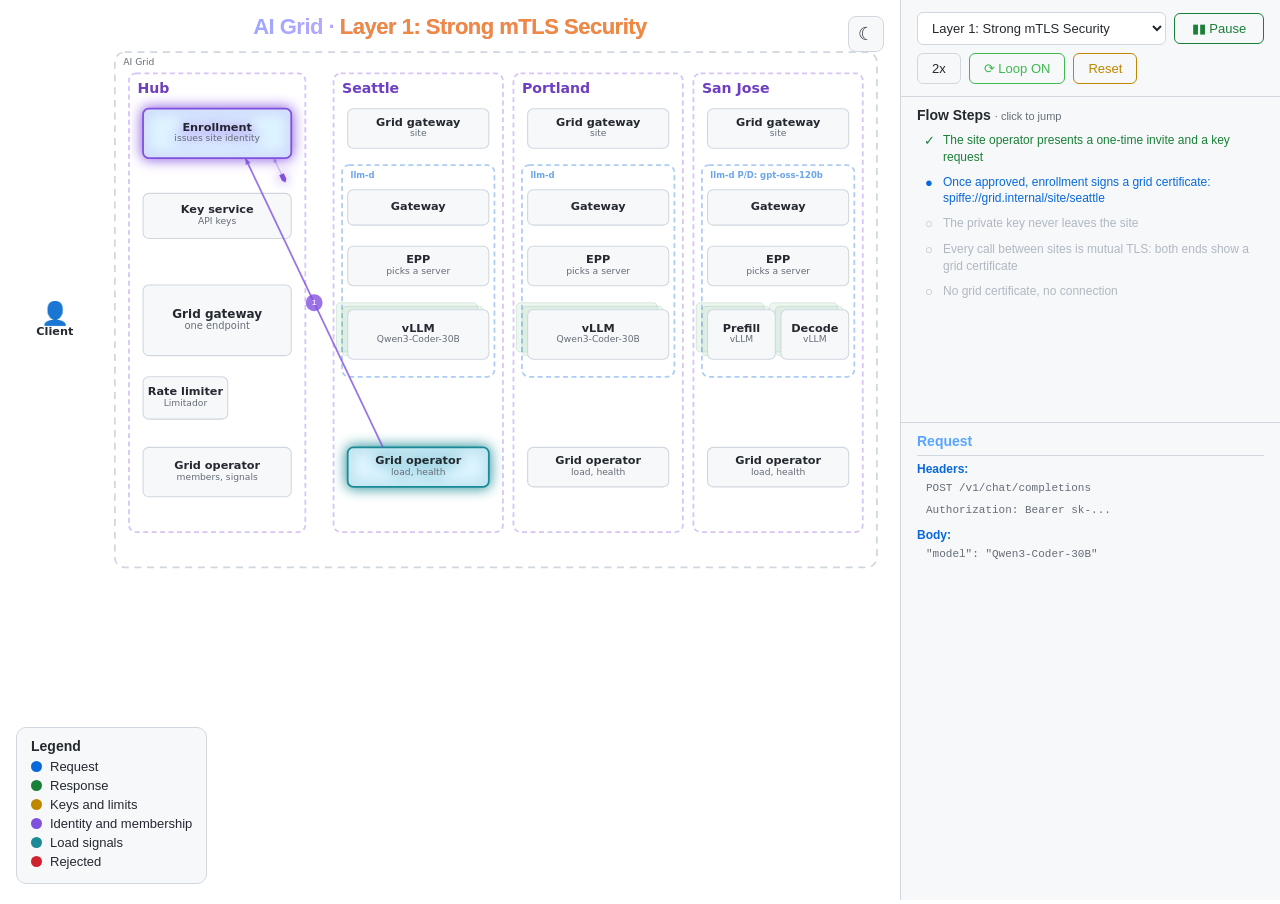
==== commit 100ba613: "Light theme; add the EPP rollup slide Signed-off-by: Sam Batschelet <sbatschelet@gmail.com>" ====
--- a/flow.html
+++ b/flow.html
@@ -263,7 +263,7 @@
 
 </style>
 </head>
-<body>
+<body class="light">
 
 <button class="fs-theme-toggle" id="fs-theme">&#9790;</button>
 
@@ -340,7 +340,7 @@
 window.__flowstory = viz;
 
 try {
-  await viz.load({"meta": {"title": "AI Grid", "speed": 2}, "canvas": {"width": 1250, "height": 800}, "nodes": {"client": {"x": 15, "y": 410, "w": 100, "h": 50, "label": "Client", "type": "icon"}, "grid": {"x": 150, "y": 55, "w": 1080, "h": 730, "label": "AI Grid", "type": "boundary", "color": "#8b949e", "labelAlign": "left"}, "hub": {"x": 170, "y": 85, "w": 250, "h": 650, "label": "Hub", "type": "container", "color": "#d2a8ff", "labelSize": 20, "labelColor": "#e2c6ff"}, "enroll": {"x": 190, "y": 135, "w": 210, "h": 70, "label": "Enrollment", "sublabel": "issues site identity", "color": "#d2a8ff", "inner": true}, "front": {"x": 190, "y": 385, "w": 210, "h": 100, "label": "Grid gateway", "sublabel": "one endpoint", "color": "#58a6ff", "fontSize": 17, "inner": true}, "hubop": {"x": 190, "y": 615, "w": 210, "h": 70, "label": "Grid operator", "sublabel": "members, signals", "color": "#39c5cf", "inner": true}, "west": {"x": 460, "y": 85, "w": 240, "h": 650, "label": "Seattle", "type": "container", "color": "#d2a8ff", "labelSize": 20, "labelColor": "#e2c6ff"}, "west_gg": {"x": 480, "y": 135, "w": 200, "h": 56, "label": "Grid gateway", "sublabel": "site", "color": "#58a6ff", "inner": true}, "west_llmd": {"x": 472, "y": 215, "w": 216, "h": 300, "label": "llm-d", "type": "container", "color": "#79c0ff"}, "west_gw": {"x": 480, "y": 250, "w": 200, "h": 50, "label": "Gateway", "color": "#79c0ff", "inner": true}, "west_epp": {"x": 480, "y": 330, "w": 200, "h": 56, "label": "EPP", "sublabel": "picks a server", "color": "#79c0ff", "inner": true}, "west_vllm": {"x": 480, "y": 420, "w": 200, "h": 70, "label": "vLLM", "sublabel": "Qwen3-Coder-30B", "color": "#3fb950", "inner": true, "stackCount": 2}, "west_op": {"x": 480, "y": 615, "w": 200, "h": 56, "label": "Grid operator", "sublabel": "load, health", "color": "#39c5cf", "inner": true}, "eu": {"x": 715, "y": 85, "w": 240, "h": 650, "label": "Portland", "type": "container", "color": "#d2a8ff", "labelSize": 20, "labelColor": "#e2c6ff"}, "eu_gg": {"x": 735, "y": 135, "w": 200, "h": 56, "label": "Grid gateway", "sublabel": "site", "color": "#58a6ff", "inner": true}, "eu_llmd": {"x": 727, "y": 215, "w": 216, "h": 300, "label": "llm-d", "type": "container", "color": "#79c0ff"}, "eu_gw": {"x": 735, "y": 250, "w": 200, "h": 50, "label": "Gateway", "color": "#79c0ff", "inner": true}, "eu_epp": {"x": 735, "y": 330, "w": 200, "h": 56, "label": "EPP", "sublabel": "picks a server", "color": "#79c0ff", "inner": true}, "eu_vllm": {"x": 735, "y": 420, "w": 200, "h": 70, "label": "vLLM", "sublabel": "Qwen3-Coder-30B", "color": "#3fb950", "inner": true, "stackCount": 2}, "eu_op": {"x": 735, "y": 615, "w": 200, "h": 56, "label": "Grid operator", "sublabel": "load, health", "color": "#39c5cf", "inner": true}, "ap": {"x": 970, "y": 85, "w": 240, "h": 650, "label": "San Jose", "type": "container", "color": "#d2a8ff", "labelSize": 20, "labelColor": "#e2c6ff"}, "ap_gg": {"x": 990, "y": 135, "w": 200, "h": 56, "label": "Grid gateway", "sublabel": "site", "color": "#58a6ff", "inner": true}, "ap_llmd": {"x": 982, "y": 215, "w": 216, "h": 300, "label": "llm-d P/D: gpt-oss-120b", "type": "container", "color": "#79c0ff"}, "ap_gw": {"x": 990, "y": 250, "w": 200, "h": 50, "label": "Gateway", "color": "#79c0ff", "inner": true}, "ap_epp": {"x": 990, "y": 330, "w": 200, "h": 56, "label": "EPP", "sublabel": "picks a server", "color": "#79c0ff", "inner": true}, "ap_op": {"x": 990, "y": 615, "w": 200, "h": 56, "label": "Grid operator", "sublabel": "load, health", "color": "#39c5cf", "inner": true}, "ap_prefill": {"x": 990, "y": 420, "w": 96, "h": 70, "label": "Prefill", "sublabel": "vLLM", "color": "#3fb950", "inner": true, "stackCount": 2}, "ap_decode": {"x": 1094, "y": 420, "w": 96, "h": 70, "label": "Decode", "sublabel": "vLLM", "color": "#3fb950", "inner": true, "stackCount": 2}, "keys": {"x": 190, "y": 255, "w": 210, "h": 64, "label": "Key service", "sublabel": "API keys", "color": "#e3b341", "inner": true}, "limiter": {"x": 190, "y": 515, "w": 120, "h": 60, "label": "Rate limiter", "sublabel": "Limitador", "color": "#e3b341", "inner": true}}, "tooltips": {"front": {"title": "Grid gateway, the one endpoint", "description": "Every client uses one URL. The gateway checks the caller, then picks a site that serves the requested model and has room.", "details": [["Checks", "API key, budget, region"], ["Picks", "a site by model, region, and live load"], ["Answers with", "the site that served it"]]}, "enroll": {"title": "Enrollment", "description": "A new site presents a one-time invite and a key request. Once approved, it gets back a grid certificate naming it as a member, used for mutual TLS on every call between sites. Its private key never leaves the site."}, "hubop": {"title": "Grid operator", "description": "Knows every member through gossip, which converges in a few rounds with no leader. Polls every peer's signals endpoint over mutual TLS, labels each row with the site that proved it, and serves the combined view. Its grid gateway reads only this operator."}, "west_gg": {"title": "Site grid gateway", "description": "Accepts traffic only from grid members, proven by certificate, and hands it to the site's llm-d stack."}, "west_llmd": {"title": "llm-d", "description": "The site's own inference stack, unchanged by the grid: a gateway, the EPP that picks a model server by cache and load, and vLLM."}, "west_op": {"title": "Site grid operator", "description": "Enrolls the site and joins the membership. Every few seconds it reads each provider's numbers from the EPP and serves them on its signals endpoint to grid peers over mutual TLS. A provider is one model served by the site's llm-d stack."}, "ap_llmd": {"title": "llm-d with prefill/decode disaggregation", "description": "This site serves gpt-oss-120b with prefill and decode on separate vLLM pods. The EPP picks a decode pod and, for long prompts, a prefill pod. Prefill builds the KV cache, and decode pulls it and streams the answer."}, "keys": {"title": "Key service", "description": "Holds every API key. The grid gateway checks a key here before any request reaches a site."}, "limiter": {"title": "Rate limiter (Limitador)", "description": "Counts each caller's requests and tokens against its limit. Over the limit, the grid gateway answers 429 and the request never reaches a site."}}, "flows": {"l2": {"label": "Layer 1: Strong mTLS Security", "steps": [{"text": "The site operator presents a one-time invite and a key request", "mode": "arrow", "from": "west_op", "to": "enroll", "color": "#d2a8ff", "num": 1, "edge": {"fromSide": "top", "fromXOffset": -50, "toSide": "bottom", "toXOffset": 40}}, {"text": "Once approved, enrollment signs a grid certificate: spiffe://grid.internal/site/seattle", "mode": "arrow", "from": "enroll", "to": "west_op", "color": "#d2a8ff", "num": 2, "edge": {"fromSide": "bottom", "fromXOffset": 80, "toSide": "top", "toXOffset": -5}}, {"text": "The private key never leaves the site", "mode": "lightup", "target": "west_op", "badge": 3}, {"text": "Every call between sites is mutual TLS: both ends show a grid certificate", "mode": "arrow", "from": "front", "to": "west_gg", "color": "#d2a8ff", "num": 4}, {"text": "No grid certificate, no connection", "mode": "lightup", "target": "west_gg", "badge": 5}]}, "l3": {"label": "Layer 2: Self-Healing Membership", "steps": [{"text": "Seattle gossips that it joined", "mode": "arrow", "from": "west_op", "to": "hubop", "color": "#d2a8ff", "num": 1}, {"text": "Each operator passes news on at its next gossip round", "mode": "arrow", "from": "hubop", "to": "eu_op", "color": "#d2a8ff", "num": 2, "edge": {"fromSide": "bottom", "toSide": "bottom", "waypoints": [{"x": 305, "y": 712}, {"x": 835, "y": 712}]}}, {"text": "And on again, with no leader and no central list", "mode": "arrow", "from": "eu_op", "to": "ap_op", "color": "#d2a8ff", "num": 3}, {"text": "Views can differ for a few rounds, then agree", "mode": "lightup", "target": "ap_op", "badge": 4}, {"text": "A site that goes quiet is suspected, then dropped, the same way", "mode": "lightup", "target": "hubop", "badge": 5}]}, "l4": {"label": "Layer 3: Shared Load Signals", "steps": [{"text": "The EPP reads every vLLM server's metrics many times a second", "mode": "arrow", "from": "west_epp", "to": "west_vllm", "color": "#39c5cf", "num": 1, "fromXOff": -40, "toXOff": -40}, {"text": "Each server reports its running requests, waiting requests, and cache use", "mode": "arrow", "from": "west_vllm", "to": "west_epp", "color": "#39c5cf", "num": 2, "fromXOff": 40, "toXOff": 40}, {"text": "The EPP adds up its servers into one set of numbers per model", "mode": "lightup", "target": "west_epp", "badge": 3}, {"text": "Every few seconds the site operator scrapes the EPP", "mode": "arrow", "from": "west_op", "to": "west_epp", "color": "#39c5cf", "num": 4, "fromXOff": -40, "toXOff": -40}, {"text": "The EPP answers, and the operator publishes the numbers on its signals endpoint", "mode": "arrow", "from": "west_epp", "to": "west_op", "color": "#39c5cf", "num": 5, "fromXOff": 40, "toXOff": 40}, {"text": "The hub's operator polls each peer's signals endpoint over mutual TLS", "mode": "arrow", "from": "hubop", "to": "west_op", "color": "#39c5cf", "num": 6, "yOff": -10}, {"text": "Each site answers only for its own providers", "mode": "arrow", "from": "west_op", "to": "hubop", "color": "#39c5cf", "num": 7, "yOff": 10}, {"text": "So does every other site", "mode": "arrow", "from": "eu_op", "to": "hubop", "color": "#39c5cf", "num": 8, "edge": {"fromSide": "bottom", "fromXOffset": 20, "toSide": "bottom", "toXOffset": 20, "waypoints": [{"x": 855, "y": 724}, {"x": 315, "y": 724}]}}, {"text": "So does every other site", "mode": "arrow", "from": "ap_op", "to": "hubop", "color": "#39c5cf", "num": 9, "edge": {"fromSide": "bottom", "fromXOffset": 20, "toSide": "bottom", "toXOffset": 20, "waypoints": [{"x": 1110, "y": 724}, {"x": 315, "y": 724}]}}, {"text": "The operator labels each row with the site that proved it, and serves the combined view", "mode": "lightup", "target": "hubop", "badge": 10}, {"text": "The grid gateway reads only its local operator", "mode": "arrow", "from": "front", "to": "hubop", "color": "#39c5cf", "num": 11, "fromXOff": 55, "toXOff": 55}, {"text": "It gets every provider at every site in one answer", "mode": "arrow", "from": "hubop", "to": "front", "color": "#39c5cf", "num": 12, "fromXOff": 88, "toXOff": 88}, {"text": "Per request, the gateway picks a site with room for the model, and that site's EPP picks the server", "mode": "lightup", "target": "front", "badge": 13}]}, "one": {"label": "Layer 4: Single Endpoint", "steps": [{"text": "Client asks for Qwen3-Coder-30B at the one endpoint", "mode": "arrow", "from": "client", "to": "front", "color": "#58a6ff", "num": 1}, {"text": "Gateway checks the API key and budget", "mode": "lightup", "target": "front", "badge": 2}, {"text": "Two sites serve this model. Seattle has the most room", "mode": "lightup", "target": "front", "badge": 3}, {"text": "Hand off to the site over mutual TLS", "mode": "arrow", "from": "front", "to": "west_gg", "color": "#58a6ff", "num": 4, "glow": "west"}, {"text": "Into the site's llm-d stack", "mode": "arrow", "from": "west_gg", "to": "west_gw", "color": "#58a6ff", "num": 5, "glow": "west_llmd"}, {"text": "Gateway asks the EPP where to send it", "mode": "arrow", "from": "west_gw", "to": "west_epp", "color": "#58a6ff", "num": 6}, {"text": "EPP picks the best model server", "mode": "arrow", "from": "west_epp", "to": "west_vllm", "color": "#58a6ff", "num": 7}, {"text": "The answer returns through the site's gateway", "mode": "arrow", "from": "west_vllm", "to": "west_gw", "color": "#3fb950", "num": 8, "fromXOff": 40, "toXOff": 40}, {"text": "Back through the site's grid gateway", "mode": "arrow", "from": "west_gw", "to": "west_gg", "color": "#3fb950", "num": 9, "fromXOff": 40, "toXOff": 40}, {"text": "Back through the grid gateway", "mode": "arrow", "from": "west_gg", "to": "front", "color": "#3fb950", "num": 10, "yOff": 12}, {"text": "The client gets the answer, tagged with the site that served it", "mode": "arrow", "from": "front", "to": "client", "color": "#3fb950", "num": 11, "yOff": 12}]}, "policy": {"label": "Demo: Policy", "steps": [{"text": "Caller A sends a request with a valid API key", "mode": "arrow", "from": "client", "to": "front", "color": "#58a6ff", "num": 1}, {"text": "The gateway checks the API key", "mode": "arrow", "from": "front", "to": "keys", "color": "#e3b341", "num": 2, "fromXOff": -40, "toXOff": -40}, {"text": "Valid key", "mode": "arrow", "from": "keys", "to": "front", "color": "#e3b341", "num": 3, "fromXOff": 40, "toXOff": 40}, {"text": "The gateway checks the caller's rate limit", "mode": "arrow", "from": "front", "to": "limiter", "color": "#e3b341", "num": 4, "fromXOff": -60, "toXOff": -20}, {"text": "Under the limit", "mode": "arrow", "from": "limiter", "to": "front", "color": "#e3b341", "num": 5, "fromXOff": 25, "toXOff": -25}, {"text": "Allowed: the request goes on to a site", "mode": "lightup", "target": "front", "badge": "ok"}, {"text": "Caller B sends a key that is unknown or revoked", "mode": "arrow", "from": "client", "to": "front", "color": "#58a6ff", "num": 7}, {"text": "The gateway checks the API key", "mode": "arrow", "from": "front", "to": "keys", "color": "#e3b341", "num": 8, "fromXOff": -40, "toXOff": -40}, {"text": "Not a valid key", "mode": "arrow", "from": "keys", "to": "front", "color": "#f85149", "num": 9, "fromXOff": 40, "toXOff": 40}, {"text": "Refused: 401. The request never reaches a GPU", "mode": "lightup", "target": "front", "badge": "401", "errColor": "#f85149"}, {"text": "Caller C sends its 101st request this minute", "mode": "arrow", "from": "client", "to": "front", "color": "#58a6ff", "num": 11}, {"text": "The gateway checks the API key", "mode": "arrow", "from": "front", "to": "keys", "color": "#e3b341", "num": 12, "fromXOff": -40, "toXOff": -40}, {"text": "Valid key", "mode": "arrow", "from": "keys", "to": "front", "color": "#e3b341", "num": 13, "fromXOff": 40, "toXOff": 40}, {"text": "The gateway checks the caller's rate limit", "mode": "arrow", "from": "front", "to": "limiter", "color": "#e3b341", "num": 14, "fromXOff": -60, "toXOff": -20}, {"text": "Over the limit of 100 requests a minute", "mode": "arrow", "from": "limiter", "to": "front", "color": "#f85149", "num": 15, "fromXOff": 25, "toXOff": -25}, {"text": "Refused: 429, too many requests. It can retry when the window resets", "mode": "lightup", "target": "front", "badge": "429", "errColor": "#f85149"}]}, "model": {"label": "Demo: Model Routing", "steps": [{"text": "Client asks for gpt-oss-120b", "mode": "arrow", "from": "client", "to": "front", "color": "#58a6ff", "num": 1}, {"text": "Only San Jose serves gpt-oss-120b", "mode": "lightup", "target": "front", "badge": 2}, {"text": "Hand off to San Jose over mutual TLS", "mode": "arrow", "from": "front", "to": "ap_gg", "color": "#58a6ff", "num": 3, "glow": "ap"}, {"text": "Into the site's llm-d stack", "mode": "arrow", "from": "ap_gg", "to": "ap_gw", "color": "#58a6ff", "num": 4, "glow": "ap_llmd"}, {"text": "Gateway asks the EPP where to send it", "mode": "arrow", "from": "ap_gw", "to": "ap_epp", "color": "#58a6ff", "num": 5}, {"text": "The EPP picks a decode pod, and a prefill pod when the prompt is long enough to be worth splitting", "mode": "lightup", "target": "ap_epp", "badge": 6}, {"text": "The request goes to the chosen decode pod", "mode": "arrow", "from": "ap_epp", "to": "ap_decode", "color": "#58a6ff", "num": 7}, {"text": "The decode pod has the prefill pod process the prompt", "mode": "arrow", "from": "ap_decode", "to": "ap_prefill", "color": "#58a6ff", "num": 8, "yOff": -12}, {"text": "Decode pulls the KV cache from prefill and streams the answer", "mode": "arrow", "from": "ap_prefill", "to": "ap_decode", "color": "#79c0ff", "num": 9, "yOff": 12}, {"text": "The answer returns through the site's gateway", "mode": "arrow", "from": "ap_decode", "to": "ap_gw", "color": "#3fb950", "num": 10, "fromXOff": 40, "toXOff": 40}, {"text": "Back through the site's grid gateway", "mode": "arrow", "from": "ap_gw", "to": "ap_gg", "color": "#3fb950", "num": 11, "fromXOff": 40, "toXOff": 40}, {"text": "Back through the grid gateway", "mode": "arrow", "from": "ap_gg", "to": "front", "color": "#3fb950", "num": 12, "yOff": 12}, {"text": "The client gets the answer, tagged with the site that served it", "mode": "arrow", "from": "front", "to": "client", "color": "#3fb950", "num": 13, "yOff": 12}, {"text": "Each site runs the llm-d shape that fits its model. The grid routes the same way", "mode": "lightup", "target": "ap_llmd", "badge": 14}]}, "load": {"label": "Demo: Load Awareness", "steps": [{"text": "Seattle is busy: its GPUs are queued", "mode": "lightup", "target": "west_vllm", "badge": "busy", "errColor": "#f0883e"}, {"text": "San Jose is busy too", "mode": "lightup", "target": "ap_decode", "badge": "busy", "errColor": "#f0883e"}, {"text": "Every few seconds the hub's operator polls each site", "mode": "arrow", "from": "hubop", "to": "west_op", "color": "#39c5cf", "num": 3, "yOff": -10}, {"text": "Seattle answers: a long queue", "mode": "arrow", "from": "west_op", "to": "hubop", "color": "#39c5cf", "num": 4, "yOff": 10}, {"text": "Portland answers: room to spare", "mode": "arrow", "from": "eu_op", "to": "hubop", "color": "#39c5cf", "num": 5, "edge": {"fromSide": "bottom", "fromXOffset": 20, "toSide": "bottom", "toXOffset": 20, "waypoints": [{"x": 855, "y": 724}, {"x": 315, "y": 724}]}}, {"text": "The grid gateway reads its local operator's combined view", "mode": "arrow", "from": "front", "to": "hubop", "color": "#39c5cf", "num": 6, "fromXOff": 55, "toXOff": 55}, {"text": "Every site's load, labelled with the site that reported it", "mode": "arrow", "from": "hubop", "to": "front", "color": "#39c5cf", "num": 7, "fromXOff": 88, "toXOff": 88}, {"text": "Client asks for Qwen3-Coder-30B", "mode": "arrow", "from": "client", "to": "front", "color": "#58a6ff", "num": 8}, {"text": "Of the two sites serving this model, Portland has the shorter queue", "mode": "lightup", "target": "front", "badge": 9}, {"text": "Hand off to the site over mutual TLS", "mode": "arrow", "from": "front", "to": "eu_gg", "color": "#58a6ff", "num": 10, "glow": "eu"}, {"text": "Into the site's llm-d stack", "mode": "arrow", "from": "eu_gg", "to": "eu_gw", "color": "#58a6ff", "num": 11, "glow": "eu_llmd"}, {"text": "Gateway asks the EPP where to send it", "mode": "arrow", "from": "eu_gw", "to": "eu_epp", "color": "#58a6ff", "num": 12}, {"text": "EPP picks the best model server", "mode": "arrow", "from": "eu_epp", "to": "eu_vllm", "color": "#58a6ff", "num": 13}, {"text": "The answer returns through the site's gateway", "mode": "arrow", "from": "eu_vllm", "to": "eu_gw", "color": "#3fb950", "num": 14, "fromXOff": 40, "toXOff": 40}, {"text": "Back through the site's grid gateway", "mode": "arrow", "from": "eu_gw", "to": "eu_gg", "color": "#3fb950", "num": 15, "fromXOff": 40, "toXOff": 40}, {"text": "Back through the grid gateway", "mode": "arrow", "from": "eu_gg", "to": "front", "color": "#3fb950", "num": 16, "yOff": 12}, {"text": "The client gets the answer, tagged with the site that served it", "mode": "arrow", "from": "front", "to": "client", "color": "#3fb950", "num": 17, "yOff": 12}]}, "fail": {"label": "Demo: Failover", "steps": [{"text": "Seattle goes down", "mode": "lightup", "target": "west_gg", "badge": "down", "errColor": "#f85149"}, {"text": "Its GPUs stop serving", "mode": "lightup", "target": "west_vllm", "badge": "down", "errColor": "#f85149"}, {"text": "Its operator stops reporting", "mode": "lightup", "target": "west_op", "badge": "down", "errColor": "#f85149"}, {"text": "The hub's operator gets no answer from Seattle", "mode": "arrow", "from": "hubop", "to": "west_op", "color": "#f85149", "num": 4, "yOff": -10}, {"text": "It leaves Seattle out of the combined view until it answers again", "mode": "lightup", "target": "hubop", "badge": 5}, {"text": "The grid gateway reads its local operator", "mode": "arrow", "from": "front", "to": "hubop", "color": "#39c5cf", "num": 6, "fromXOff": 55, "toXOff": 55}, {"text": "Only sites that answered are in the view", "mode": "arrow", "from": "hubop", "to": "front", "color": "#39c5cf", "num": 7, "fromXOff": 88, "toXOff": 88}, {"text": "Client asks for Qwen3-Coder-30B, nothing changes on its side", "mode": "arrow", "from": "client", "to": "front", "color": "#58a6ff", "num": 8}, {"text": "Gateway sends it to Portland", "mode": "lightup", "target": "front", "badge": 9}, {"text": "Hand off to the site over mutual TLS", "mode": "arrow", "from": "front", "to": "eu_gg", "color": "#58a6ff", "num": 10, "glow": "eu"}, {"text": "Into the site's llm-d stack", "mode": "arrow", "from": "eu_gg", "to": "eu_gw", "color": "#58a6ff", "num": 11, "glow": "eu_llmd"}, {"text": "Gateway asks the EPP where to send it", "mode": "arrow", "from": "eu_gw", "to": "eu_epp", "color": "#58a6ff", "num": 12}, {"text": "EPP picks the best model server", "mode": "arrow", "from": "eu_epp", "to": "eu_vllm", "color": "#58a6ff", "num": 13}, {"text": "The answer returns through the site's gateway", "mode": "arrow", "from": "eu_vllm", "to": "eu_gw", "color": "#3fb950", "num": 14, "fromXOff": 40, "toXOff": 40}, {"text": "Back through the site's grid gateway", "mode": "arrow", "from": "eu_gw", "to": "eu_gg", "color": "#3fb950", "num": 15, "fromXOff": 40, "toXOff": 40}, {"text": "Back through the grid gateway", "mode": "arrow", "from": "eu_gg", "to": "front", "color": "#3fb950", "num": 16, "yOff": 12}, {"text": "The client gets the answer, tagged with the site that served it", "mode": "arrow", "from": "front", "to": "client", "color": "#3fb950", "num": 17, "yOff": 12}]}, "affinity": {"label": "Demo: Affinity", "steps": [{"text": "Turn 1 of a conversation asks for Qwen3-Coder-30B", "mode": "arrow", "from": "client", "to": "front", "color": "#58a6ff", "num": 1}, {"text": "No site has seen this prompt, so the gateway picks by load: Portland", "mode": "lightup", "target": "front", "badge": 2}, {"text": "Hand off to Portland", "mode": "arrow", "from": "front", "to": "eu_gg", "color": "#58a6ff", "num": 3, "glow": "eu"}, {"text": "Into the site's llm-d stack", "mode": "arrow", "from": "eu_gg", "to": "eu_gw", "color": "#58a6ff", "num": 4, "glow": "eu_llmd"}, {"text": "Gateway asks the EPP where to send it", "mode": "arrow", "from": "eu_gw", "to": "eu_epp", "color": "#58a6ff", "num": 5}, {"text": "EPP picks a model server, which caches the prompt", "mode": "arrow", "from": "eu_epp", "to": "eu_vllm", "color": "#58a6ff", "num": 6}, {"text": "The answer returns through the site's gateway", "mode": "arrow", "from": "eu_vllm", "to": "eu_gw", "color": "#3fb950", "num": 7, "fromXOff": 40, "toXOff": 40}, {"text": "Back through the site's grid gateway", "mode": "arrow", "from": "eu_gw", "to": "eu_gg", "color": "#3fb950", "num": 8, "fromXOff": 40, "toXOff": 40}, {"text": "Back through the grid gateway", "mode": "arrow", "from": "eu_gg", "to": "front", "color": "#3fb950", "num": 9, "yOff": 12}, {"text": "The client gets the answer, tagged with the site that served it", "mode": "arrow", "from": "front", "to": "client", "color": "#3fb950", "num": 10, "yOff": 12}, {"text": "The answer succeeded, so the gateway remembers it sent this prompt to Portland", "mode": "lightup", "target": "front", "badge": 11}, {"text": "Turn 2 sends the same history plus a new question", "mode": "arrow", "from": "client", "to": "front", "color": "#58a6ff", "num": 12}, {"text": "The prompt matches what the gateway already sent to Portland, so it goes back there", "mode": "lightup", "target": "front", "badge": 13}, {"text": "Hand off to Portland again", "mode": "arrow", "from": "front", "to": "eu_gg", "color": "#58a6ff", "num": 14, "glow": "eu"}, {"text": "Into the site's llm-d stack", "mode": "arrow", "from": "eu_gg", "to": "eu_gw", "color": "#58a6ff", "num": 15, "glow": "eu_llmd"}, {"text": "Gateway asks the EPP where to send it", "mode": "arrow", "from": "eu_gw", "to": "eu_epp", "color": "#58a6ff", "num": 16}, {"text": "The EPP favors the model server that already holds this prompt", "mode": "lightup", "target": "eu_epp", "badge": 17}, {"text": "Most of the prompt is already cached, so prefill covers mainly the new question", "mode": "arrow", "from": "eu_epp", "to": "eu_vllm", "color": "#58a6ff", "num": 18}, {"text": "The answer returns through the site's gateway", "mode": "arrow", "from": "eu_vllm", "to": "eu_gw", "color": "#3fb950", "num": 19, "fromXOff": 40, "toXOff": 40}, {"text": "Back through the site's grid gateway", "mode": "arrow", "from": "eu_gw", "to": "eu_gg", "color": "#3fb950", "num": 20, "fromXOff": 40, "toXOff": 40}, {"text": "Back through the grid gateway", "mode": "arrow", "from": "eu_gg", "to": "front", "color": "#3fb950", "num": 21, "yOff": 12}, {"text": "The client gets the answer, tagged with the site that served it", "mode": "arrow", "from": "front", "to": "client", "color": "#3fb950", "num": 22, "yOff": 12}, {"text": "If Portland grows busier than the cache is worth, load wins", "mode": "lightup", "target": "front", "badge": 23}]}, "geo": {"label": "Demo: Geo Fencing", "steps": [{"text": "An Oregon caller asks for Qwen3-Coder-30B. Its token carries a signed region claim", "mode": "arrow", "from": "client", "to": "front", "color": "#58a6ff", "num": 1}, {"text": "The gateway verifies the region claim locally, with no callback", "mode": "lightup", "target": "front", "badge": 2}, {"text": "Seattle has room, but it is outside this caller's region", "mode": "lightup", "target": "west_gg", "badge": "fenced", "errColor": "#8b949e"}, {"text": "Only Portland is in region, so the request goes there", "mode": "lightup", "target": "front", "badge": 4}, {"text": "Hand off to Portland over mutual TLS", "mode": "arrow", "from": "front", "to": "eu_gg", "color": "#58a6ff", "num": 5, "glow": "eu"}, {"text": "Into the site's llm-d stack", "mode": "arrow", "from": "eu_gg", "to": "eu_gw", "color": "#58a6ff", "num": 6, "glow": "eu_llmd"}, {"text": "Gateway asks the EPP where to send it", "mode": "arrow", "from": "eu_gw", "to": "eu_epp", "color": "#58a6ff", "num": 7}, {"text": "EPP picks the best model server", "mode": "arrow", "from": "eu_epp", "to": "eu_vllm", "color": "#58a6ff", "num": 8}, {"text": "The answer returns through the site's gateway", "mode": "arrow", "from": "eu_vllm", "to": "eu_gw", "color": "#3fb950", "num": 9, "fromXOff": 40, "toXOff": 40}, {"text": "Back through the site's grid gateway", "mode": "arrow", "from": "eu_gw", "to": "eu_gg", "color": "#3fb950", "num": 10, "fromXOff": 40, "toXOff": 40}, {"text": "Back through the grid gateway", "mode": "arrow", "from": "eu_gg", "to": "front", "color": "#3fb950", "num": 11, "yOff": 12}, {"text": "The client gets the answer, served in its region", "mode": "arrow", "from": "front", "to": "client", "color": "#3fb950", "num": 12, "yOff": 12}, {"text": "A caller whose token has no region claim", "mode": "arrow", "from": "client", "to": "front", "color": "#58a6ff", "num": 13}, {"text": "Refused: 403. No region, no route", "mode": "lightup", "target": "front", "badge": "403", "errColor": "#f85149"}]}}, "flowOrder": ["l2", "l3", "l4", "one", "policy", "geo", "model", "load", "affinity", "fail"], "inspector": {"initialState": {"phase": "request", "headers": [{"value": "POST /v1/chat/completions", "style": "keep", "id": "h-path"}, {"value": "Authorization: Bearer sk-...", "style": "keep", "id": "h-auth"}], "body": [{"value": "\"model\": \"Qwen3-Coder-30B\"", "style": "keep", "id": "b-model"}]}, "mutations": {"one": [{"step": 2, "label": "API key valid", "actions": [{"id": "h-auth", "style": "highlight"}]}, {"step": 11, "label": "Response", "phase": "response", "replaceHeaders": [{"value": "HTTP/1.1 200 OK", "style": "add", "id": "r1Seattle"}, {"value": "x-grid-provider-site: seattle", "style": "add", "id": "r2Seattle"}]}], "policy": [{"step": 1, "label": "Caller A", "phase": "request", "replaceHeaders": [{"value": "POST /v1/chat/completions", "style": "keep", "id": "pha"}, {"value": "Authorization: Bearer sk-alice-...", "style": "keep", "id": "pka"}], "replaceBody": [{"value": "\"model\": \"Qwen3-Coder-30B\"", "style": "keep", "id": "pba"}], "clearCycleState": true, "cycleState": [{"value": "requests this minute: 12 of 100", "style": "add", "id": "pca"}]}, {"step": 6, "label": "Allowed", "actions": [{"id": "pka", "style": "highlight"}]}, {"step": 7, "label": "Caller B", "phase": "request", "replaceHeaders": [{"value": "POST /v1/chat/completions", "style": "keep", "id": "phb"}, {"value": "Authorization: Bearer sk-revoked-...", "style": "del", "id": "pkb"}], "replaceBody": [{"value": "\"model\": \"Qwen3-Coder-30B\"", "style": "keep", "id": "pbb"}], "cycleState": [{"value": "key not found", "style": "err", "id": "pcb"}]}, {"step": 10, "label": "Refused", "phase": "response", "replaceHeaders": [{"value": "HTTP/1.1 401 Unauthorized", "style": "err", "id": "pr1"}], "replaceBody": []}, {"step": 11, "label": "Caller C", "phase": "request", "replaceHeaders": [{"value": "POST /v1/chat/completions", "style": "keep", "id": "phc"}, {"value": "Authorization: Bearer sk-carol-...", "style": "keep", "id": "pkc"}], "replaceBody": [{"value": "\"model\": \"Qwen3-Coder-30B\"", "style": "keep", "id": "pbc"}], "cycleState": [{"value": "requests this minute: 101 of 100", "style": "err", "id": "pcc"}]}, {"step": 16, "label": "Refused", "phase": "response", "replaceHeaders": [{"value": "HTTP/1.1 429 Too Many Requests", "style": "err", "id": "pr2"}, {"value": "Retry-After: 23", "style": "add", "id": "pr3"}], "replaceBody": []}], "model": [{"step": 1, "label": "Request", "actions": [{"action": "replaceBody", "body": [{"value": "\"model\": \"gpt-oss-120b\"", "style": "highlight", "id": "m1"}]}]}, {"step": 13, "label": "Response", "phase": "response", "replaceHeaders": [{"value": "HTTP/1.1 200 OK", "style": "add", "id": "r1San Jose"}, {"value": "x-grid-provider-site: san-jose", "style": "add", "id": "r2San Jose"}]}], "load": [{"step": 17, "label": "Response", "phase": "response", "replaceHeaders": [{"value": "HTTP/1.1 200 OK", "style": "add", "id": "r1Portland"}, {"value": "x-grid-provider-site: portland", "style": "add", "id": "r2Portland"}]}], "fail": [{"step": 17, "label": "Response", "phase": "response", "replaceHeaders": [{"value": "HTTP/1.1 200 OK", "style": "add", "id": "r1Portland"}, {"value": "x-grid-provider-site: portland", "style": "add", "id": "r2Portland"}]}], "affinity": [{"step": 1, "label": "Turn 1", "phase": "request", "replaceHeaders": [{"value": "POST /v1/chat/completions", "style": "keep", "id": "a-h1"}, {"value": "Authorization: Bearer sk-...", "style": "keep", "id": "a-h2"}], "replaceBody": [{"value": "\"model\": \"Qwen3-Coder-30B\"", "style": "keep", "id": "a-m"}, {"value": "user: Review this module", "style": "add", "id": "a-u1"}]}, {"step": 10, "label": "Response", "phase": "response", "replaceHeaders": [{"value": "HTTP/1.1 200 OK", "style": "add", "id": "ar1a"}, {"value": "x-grid-provider-site: portland", "style": "add", "id": "ar2a"}], "replaceBody": []}, {"step": 12, "label": "Turn 2", "phase": "request", "replaceHeaders": [{"value": "POST /v1/chat/completions", "style": "keep", "id": "a-h1"}, {"value": "Authorization: Bearer sk-...", "style": "keep", "id": "a-h2"}], "replaceBody": [{"value": "\"model\": \"Qwen3-Coder-30B\"", "style": "keep", "id": "a-m2"}, {"value": "user: Review this module", "style": "keep", "id": "a-u1b"}, {"value": "assistant: Three issues...", "style": "keep", "id": "a-a1"}, {"value": "user: Fix the second one", "style": "add", "id": "a-u2"}]}, {"step": 22, "label": "Response", "phase": "response", "replaceHeaders": [{"value": "HTTP/1.1 200 OK", "style": "add", "id": "ar1b"}, {"value": "x-grid-provider-site: portland", "style": "add", "id": "ar2b"}], "replaceBody": []}], "geo": [{"step": 1, "label": "Oregon caller", "phase": "request", "replaceHeaders": [{"value": "POST /v1/chat/completions", "style": "keep", "id": "g-h1"}, {"value": "Authorization: Bearer eyJ... (signed)", "style": "keep", "id": "g-h2"}, {"value": "claim grid_region: oregon", "style": "add", "id": "g-h3"}], "replaceBody": [{"value": "\"model\": \"Qwen3-Coder-30B\"", "style": "keep", "id": "g-b"}]}, {"step": 2, "label": "Claim verified", "actions": [{"id": "g-h3", "style": "highlight"}]}, {"step": 12, "label": "Response", "phase": "response", "replaceHeaders": [{"value": "HTTP/1.1 200 OK", "style": "add", "id": "g-r1"}, {"value": "x-grid-provider-site: portland", "style": "add", "id": "g-r2"}], "replaceBody": []}, {"step": 13, "label": "No region claim", "phase": "request", "replaceHeaders": [{"value": "POST /v1/chat/completions", "style": "keep", "id": "g-h4"}, {"value": "Authorization: Bearer eyJ... (no region)", "style": "del", "id": "g-h5"}], "replaceBody": []}, {"step": 14, "label": "Refused", "phase": "response", "replaceHeaders": [{"value": "HTTP/1.1 403 Forbidden", "style": "err", "id": "g-r3"}], "replaceBody": []}]}}, "legend": [{"label": "Request", "color": "#58a6ff"}, {"label": "Response", "color": "#3fb950"}, {"label": "Keys and limits", "color": "#e3b341"}, {"label": "Identity and membership", "color": "#d2a8ff"}, {"label": "Load signals", "color": "#39c5cf"}, {"label": "Rejected", "color": "#f85149"}], "defaultFlow": "l2"});
+  await viz.load({"meta": {"title": "AI Grid", "speed": 2}, "canvas": {"width": 1250, "height": 800}, "nodes": {"client": {"x": 15, "y": 410, "w": 100, "h": 50, "label": "Client", "type": "icon"}, "grid": {"x": 150, "y": 55, "w": 1080, "h": 730, "label": "AI Grid", "type": "boundary", "color": "#8b949e", "labelAlign": "left"}, "hub": {"x": 170, "y": 85, "w": 250, "h": 650, "label": "Hub", "type": "container", "color": "#8250df", "labelSize": 20, "labelColor": "#6E3FC0"}, "enroll": {"x": 190, "y": 135, "w": 210, "h": 70, "label": "Enrollment", "sublabel": "issues site identity", "color": "#8250df", "inner": true}, "front": {"x": 190, "y": 385, "w": 210, "h": 100, "label": "Grid gateway", "sublabel": "one endpoint", "color": "#0969da", "fontSize": 17, "inner": true}, "hubop": {"x": 190, "y": 615, "w": 210, "h": 70, "label": "Grid operator", "sublabel": "members, signals", "color": "#1b8a96", "inner": true}, "west": {"x": 460, "y": 85, "w": 240, "h": 650, "label": "Seattle", "type": "container", "color": "#8250df", "labelSize": 20, "labelColor": "#6E3FC0"}, "west_gg": {"x": 480, "y": 135, "w": 200, "h": 56, "label": "Grid gateway", "sublabel": "site", "color": "#0969da", "inner": true}, "west_llmd": {"x": 472, "y": 215, "w": 216, "h": 300, "label": "llm-d", "type": "container", "color": "#0969da"}, "west_gw": {"x": 480, "y": 250, "w": 200, "h": 50, "label": "Gateway", "color": "#0969da", "inner": true}, "west_epp": {"x": 480, "y": 330, "w": 200, "h": 56, "label": "EPP", "sublabel": "picks a server", "color": "#0969da", "inner": true}, "west_vllm": {"x": 480, "y": 420, "w": 200, "h": 70, "label": "vLLM", "sublabel": "Qwen3-Coder-30B", "color": "#1a7f37", "inner": true, "stackCount": 2}, "west_op": {"x": 480, "y": 615, "w": 200, "h": 56, "label": "Grid operator", "sublabel": "load, health", "color": "#1b8a96", "inner": true}, "eu": {"x": 715, "y": 85, "w": 240, "h": 650, "label": "Portland", "type": "container", "color": "#8250df", "labelSize": 20, "labelColor": "#6E3FC0"}, "eu_gg": {"x": 735, "y": 135, "w": 200, "h": 56, "label": "Grid gateway", "sublabel": "site", "color": "#0969da", "inner": true}, "eu_llmd": {"x": 727, "y": 215, "w": 216, "h": 300, "label": "llm-d", "type": "container", "color": "#0969da"}, "eu_gw": {"x": 735, "y": 250, "w": 200, "h": 50, "label": "Gateway", "color": "#0969da", "inner": true}, "eu_epp": {"x": 735, "y": 330, "w": 200, "h": 56, "label": "EPP", "sublabel": "picks a server", "color": "#0969da", "inner": true}, "eu_vllm": {"x": 735, "y": 420, "w": 200, "h": 70, "label": "vLLM", "sublabel": "Qwen3-Coder-30B", "color": "#1a7f37", "inner": true, "stackCount": 2}, "eu_op": {"x": 735, "y": 615, "w": 200, "h": 56, "label": "Grid operator", "sublabel": "load, health", "color": "#1b8a96", "inner": true}, "ap": {"x": 970, "y": 85, "w": 240, "h": 650, "label": "San Jose", "type": "container", "color": "#8250df", "labelSize": 20, "labelColor": "#6E3FC0"}, "ap_gg": {"x": 990, "y": 135, "w": 200, "h": 56, "label": "Grid gateway", "sublabel": "site", "color": "#0969da", "inner": true}, "ap_llmd": {"x": 982, "y": 215, "w": 216, "h": 300, "label": "llm-d P/D: gpt-oss-120b", "type": "container", "color": "#0969da"}, "ap_gw": {"x": 990, "y": 250, "w": 200, "h": 50, "label": "Gateway", "color": "#0969da", "inner": true}, "ap_epp": {"x": 990, "y": 330, "w": 200, "h": 56, "label": "EPP", "sublabel": "picks a server", "color": "#0969da", "inner": true}, "ap_op": {"x": 990, "y": 615, "w": 200, "h": 56, "label": "Grid operator", "sublabel": "load, health", "color": "#1b8a96", "inner": true}, "ap_prefill": {"x": 990, "y": 420, "w": 96, "h": 70, "label": "Prefill", "sublabel": "vLLM", "color": "#1a7f37", "inner": true, "stackCount": 2}, "ap_decode": {"x": 1094, "y": 420, "w": 96, "h": 70, "label": "Decode", "sublabel": "vLLM", "color": "#1a7f37", "inner": true, "stackCount": 2}, "keys": {"x": 190, "y": 255, "w": 210, "h": 64, "label": "Key service", "sublabel": "API keys", "color": "#bf8700", "inner": true}, "limiter": {"x": 190, "y": 515, "w": 120, "h": 60, "label": "Rate limiter", "sublabel": "Limitador", "color": "#bf8700", "inner": true}}, "tooltips": {"front": {"title": "Grid gateway, the one endpoint", "description": "Every client uses one URL. The gateway checks the caller, then picks a site that serves the requested model and has room.", "details": [["Checks", "API key, budget, region"], ["Picks", "a site by model, region, and live load"], ["Answers with", "the site that served it"]]}, "enroll": {"title": "Enrollment", "description": "A new site presents a one-time invite and a key request. Once approved, it gets back a grid certificate naming it as a member, used for mutual TLS on every call between sites. Its private key never leaves the site."}, "hubop": {"title": "Grid operator", "description": "Knows every member through gossip, which converges in a few rounds with no leader. Polls every peer's signals endpoint over mutual TLS, labels each row with the site that proved it, and serves the combined view. Its grid gateway reads only this operator."}, "west_gg": {"title": "Site grid gateway", "description": "Accepts traffic only from grid members, proven by certificate, and hands it to the site's llm-d stack."}, "west_llmd": {"title": "llm-d", "description": "The site's own inference stack, unchanged by the grid: a gateway, the EPP that picks a model server by cache and load, and vLLM."}, "west_op": {"title": "Site grid operator", "description": "Enrolls the site and joins the membership. Every few seconds it reads each provider's numbers from the EPP and serves them on its signals endpoint to grid peers over mutual TLS. A provider is one model served by the site's llm-d stack."}, "ap_llmd": {"title": "llm-d with prefill/decode disaggregation", "description": "This site serves gpt-oss-120b with prefill and decode on separate vLLM pods. The EPP picks a decode pod and, for long prompts, a prefill pod. Prefill builds the KV cache, and decode pulls it and streams the answer."}, "keys": {"title": "Key service", "description": "Holds every API key. The grid gateway checks a key here before any request reaches a site."}, "limiter": {"title": "Rate limiter (Limitador)", "description": "Counts each caller's requests and tokens against its limit. Over the limit, the grid gateway answers 429 and the request never reaches a site."}}, "flows": {"l2": {"label": "Layer 1: Strong mTLS Security", "steps": [{"text": "The site operator presents a one-time invite and a key request", "mode": "arrow", "from": "west_op", "to": "enroll", "color": "#8250df", "num": 1, "edge": {"fromSide": "top", "fromXOffset": -50, "toSide": "bottom", "toXOffset": 40}}, {"text": "Once approved, enrollment signs a grid certificate: spiffe://grid.internal/site/seattle", "mode": "arrow", "from": "enroll", "to": "west_op", "color": "#8250df", "num": 2, "edge": {"fromSide": "bottom", "fromXOffset": 80, "toSide": "top", "toXOffset": -5}}, {"text": "The private key never leaves the site", "mode": "lightup", "target": "west_op", "badge": 3}, {"text": "Every call between sites is mutual TLS: both ends show a grid certificate", "mode": "arrow", "from": "front", "to": "west_gg", "color": "#8250df", "num": 4}, {"text": "No grid certificate, no connection", "mode": "lightup", "target": "west_gg", "badge": 5}]}, "l3": {"label": "Layer 2: Self-Healing Membership", "steps": [{"text": "Seattle gossips that it joined", "mode": "arrow", "from": "west_op", "to": "hubop", "color": "#8250df", "num": 1}, {"text": "Each operator passes news on at its next gossip round", "mode": "arrow", "from": "hubop", "to": "eu_op", "color": "#8250df", "num": 2, "edge": {"fromSide": "bottom", "toSide": "bottom", "waypoints": [{"x": 305, "y": 712}, {"x": 835, "y": 712}]}}, {"text": "And on again, with no leader and no central list", "mode": "arrow", "from": "eu_op", "to": "ap_op", "color": "#8250df", "num": 3}, {"text": "Views can differ for a few rounds, then agree", "mode": "lightup", "target": "ap_op", "badge": 4}, {"text": "A site that goes quiet is suspected, then dropped, the same way", "mode": "lightup", "target": "hubop", "badge": 5}]}, "l4": {"label": "Layer 3: Shared Load Signals", "steps": [{"text": "The EPP reads every vLLM server's metrics many times a second", "mode": "arrow", "from": "west_epp", "to": "west_vllm", "color": "#1b8a96", "num": 1, "fromXOff": -40, "toXOff": -40}, {"text": "Each server reports its running requests, waiting requests, and cache use", "mode": "arrow", "from": "west_vllm", "to": "west_epp", "color": "#1b8a96", "num": 2, "fromXOff": 40, "toXOff": 40}, {"text": "The EPP adds up its servers into one set of numbers per model", "mode": "lightup", "target": "west_epp", "badge": 3}, {"text": "Every few seconds the site operator scrapes the EPP", "mode": "arrow", "from": "west_op", "to": "west_epp", "color": "#1b8a96", "num": 4, "fromXOff": -40, "toXOff": -40}, {"text": "The EPP answers, and the operator publishes the numbers on its signals endpoint", "mode": "arrow", "from": "west_epp", "to": "west_op", "color": "#1b8a96", "num": 5, "fromXOff": 40, "toXOff": 40}, {"text": "The hub's operator polls each peer's signals endpoint over mutual TLS", "mode": "arrow", "from": "hubop", "to": "west_op", "color": "#1b8a96", "num": 6, "yOff": -10}, {"text": "Each site answers only for its own providers", "mode": "arrow", "from": "west_op", "to": "hubop", "color": "#1b8a96", "num": 7, "yOff": 10}, {"text": "So does every other site", "mode": "arrow", "from": "eu_op", "to": "hubop", "color": "#1b8a96", "num": 8, "edge": {"fromSide": "bottom", "fromXOffset": 20, "toSide": "bottom", "toXOffset": 20, "waypoints": [{"x": 855, "y": 724}, {"x": 315, "y": 724}]}}, {"text": "So does every other site", "mode": "arrow", "from": "ap_op", "to": "hubop", "color": "#1b8a96", "num": 9, "edge": {"fromSide": "bottom", "fromXOffset": 20, "toSide": "bottom", "toXOffset": 20, "waypoints": [{"x": 1110, "y": 724}, {"x": 315, "y": 724}]}}, {"text": "The operator labels each row with the site that proved it, and serves the combined view", "mode": "lightup", "target": "hubop", "badge": 10}, {"text": "The grid gateway reads only its local operator", "mode": "arrow", "from": "front", "to": "hubop", "color": "#1b8a96", "num": 11, "fromXOff": 55, "toXOff": 55}, {"text": "It gets every provider at every site in one answer", "mode": "arrow", "from": "hubop", "to": "front", "color": "#1b8a96", "num": 12, "fromXOff": 88, "toXOff": 88}, {"text": "Per request, the gateway picks a site with room for the model, and that site's EPP picks the server", "mode": "lightup", "target": "front", "badge": 13}]}, "one": {"label": "Layer 4: Single Endpoint", "steps": [{"text": "Client asks for Qwen3-Coder-30B at the one endpoint", "mode": "arrow", "from": "client", "to": "front", "color": "#0969da", "num": 1}, {"text": "Gateway checks the API key and budget", "mode": "lightup", "target": "front", "badge": 2}, {"text": "Two sites serve this model. Seattle has the most room", "mode": "lightup", "target": "front", "badge": 3}, {"text": "Hand off to the site over mutual TLS", "mode": "arrow", "from": "front", "to": "west_gg", "color": "#0969da", "num": 4, "glow": "west"}, {"text": "Into the site's llm-d stack", "mode": "arrow", "from": "west_gg", "to": "west_gw", "color": "#0969da", "num": 5, "glow": "west_llmd"}, {"text": "Gateway asks the EPP where to send it", "mode": "arrow", "from": "west_gw", "to": "west_epp", "color": "#0969da", "num": 6}, {"text": "EPP picks the best model server", "mode": "arrow", "from": "west_epp", "to": "west_vllm", "color": "#0969da", "num": 7}, {"text": "The answer returns through the site's gateway", "mode": "arrow", "from": "west_vllm", "to": "west_gw", "color": "#1a7f37", "num": 8, "fromXOff": 40, "toXOff": 40}, {"text": "Back through the site's grid gateway", "mode": "arrow", "from": "west_gw", "to": "west_gg", "color": "#1a7f37", "num": 9, "fromXOff": 40, "toXOff": 40}, {"text": "Back through the grid gateway", "mode": "arrow", "from": "west_gg", "to": "front", "color": "#1a7f37", "num": 10, "yOff": 12}, {"text": "The client gets the answer, tagged with the site that served it", "mode": "arrow", "from": "front", "to": "client", "color": "#1a7f37", "num": 11, "yOff": 12}]}, "policy": {"label": "Demo: Policy", "steps": [{"text": "Caller A sends a request with a valid API key", "mode": "arrow", "from": "client", "to": "front", "color": "#0969da", "num": 1}, {"text": "The gateway checks the API key", "mode": "arrow", "from": "front", "to": "keys", "color": "#bf8700", "num": 2, "fromXOff": -40, "toXOff": -40}, {"text": "Valid key", "mode": "arrow", "from": "keys", "to": "front", "color": "#bf8700", "num": 3, "fromXOff": 40, "toXOff": 40}, {"text": "The gateway checks the caller's rate limit", "mode": "arrow", "from": "front", "to": "limiter", "color": "#bf8700", "num": 4, "fromXOff": -60, "toXOff": -20}, {"text": "Under the limit", "mode": "arrow", "from": "limiter", "to": "front", "color": "#bf8700", "num": 5, "fromXOff": 25, "toXOff": -25}, {"text": "Allowed: the request goes on to a site", "mode": "lightup", "target": "front", "badge": "ok"}, {"text": "Caller B sends a key that is unknown or revoked", "mode": "arrow", "from": "client", "to": "front", "color": "#0969da", "num": 7}, {"text": "The gateway checks the API key", "mode": "arrow", "from": "front", "to": "keys", "color": "#bf8700", "num": 8, "fromXOff": -40, "toXOff": -40}, {"text": "Not a valid key", "mode": "arrow", "from": "keys", "to": "front", "color": "#cf222e", "num": 9, "fromXOff": 40, "toXOff": 40}, {"text": "Refused: 401. The request never reaches a GPU", "mode": "lightup", "target": "front", "badge": "401", "errColor": "#cf222e"}, {"text": "Caller C sends its 101st request this minute", "mode": "arrow", "from": "client", "to": "front", "color": "#0969da", "num": 11}, {"text": "The gateway checks the API key", "mode": "arrow", "from": "front", "to": "keys", "color": "#bf8700", "num": 12, "fromXOff": -40, "toXOff": -40}, {"text": "Valid key", "mode": "arrow", "from": "keys", "to": "front", "color": "#bf8700", "num": 13, "fromXOff": 40, "toXOff": 40}, {"text": "The gateway checks the caller's rate limit", "mode": "arrow", "from": "front", "to": "limiter", "color": "#bf8700", "num": 14, "fromXOff": -60, "toXOff": -20}, {"text": "Over the limit of 100 requests a minute", "mode": "arrow", "from": "limiter", "to": "front", "color": "#cf222e", "num": 15, "fromXOff": 25, "toXOff": -25}, {"text": "Refused: 429, too many requests. It can retry when the window resets", "mode": "lightup", "target": "front", "badge": "429", "errColor": "#cf222e"}]}, "model": {"label": "Demo: Model Routing", "steps": [{"text": "Client asks for gpt-oss-120b", "mode": "arrow", "from": "client", "to": "front", "color": "#0969da", "num": 1}, {"text": "Only San Jose serves gpt-oss-120b", "mode": "lightup", "target": "front", "badge": 2}, {"text": "Hand off to San Jose over mutual TLS", "mode": "arrow", "from": "front", "to": "ap_gg", "color": "#0969da", "num": 3, "glow": "ap"}, {"text": "Into the site's llm-d stack", "mode": "arrow", "from": "ap_gg", "to": "ap_gw", "color": "#0969da", "num": 4, "glow": "ap_llmd"}, {"text": "Gateway asks the EPP where to send it", "mode": "arrow", "from": "ap_gw", "to": "ap_epp", "color": "#0969da", "num": 5}, {"text": "The EPP picks a decode pod, and a prefill pod when the prompt is long enough to be worth splitting", "mode": "lightup", "target": "ap_epp", "badge": 6}, {"text": "The request goes to the chosen decode pod", "mode": "arrow", "from": "ap_epp", "to": "ap_decode", "color": "#0969da", "num": 7}, {"text": "The decode pod has the prefill pod process the prompt", "mode": "arrow", "from": "ap_decode", "to": "ap_prefill", "color": "#0969da", "num": 8, "yOff": -12}, {"text": "Decode pulls the KV cache from prefill and streams the answer", "mode": "arrow", "from": "ap_prefill", "to": "ap_decode", "color": "#0969da", "num": 9, "yOff": 12}, {"text": "The answer returns through the site's gateway", "mode": "arrow", "from": "ap_decode", "to": "ap_gw", "color": "#1a7f37", "num": 10, "fromXOff": 40, "toXOff": 40}, {"text": "Back through the site's grid gateway", "mode": "arrow", "from": "ap_gw", "to": "ap_gg", "color": "#1a7f37", "num": 11, "fromXOff": 40, "toXOff": 40}, {"text": "Back through the grid gateway", "mode": "arrow", "from": "ap_gg", "to": "front", "color": "#1a7f37", "num": 12, "yOff": 12}, {"text": "The client gets the answer, tagged with the site that served it", "mode": "arrow", "from": "front", "to": "client", "color": "#1a7f37", "num": 13, "yOff": 12}, {"text": "Each site runs the llm-d shape that fits its model. The grid routes the same way", "mode": "lightup", "target": "ap_llmd", "badge": 14}]}, "load": {"label": "Demo: Load Awareness", "steps": [{"text": "Seattle is busy: its GPUs are queued", "mode": "lightup", "target": "west_vllm", "badge": "busy", "errColor": "#f0883e"}, {"text": "San Jose is busy too", "mode": "lightup", "target": "ap_decode", "badge": "busy", "errColor": "#f0883e"}, {"text": "Every few seconds the hub's operator polls each site", "mode": "arrow", "from": "hubop", "to": "west_op", "color": "#1b8a96", "num": 3, "yOff": -10}, {"text": "Seattle answers: a long queue", "mode": "arrow", "from": "west_op", "to": "hubop", "color": "#1b8a96", "num": 4, "yOff": 10}, {"text": "Portland answers: room to spare", "mode": "arrow", "from": "eu_op", "to": "hubop", "color": "#1b8a96", "num": 5, "edge": {"fromSide": "bottom", "fromXOffset": 20, "toSide": "bottom", "toXOffset": 20, "waypoints": [{"x": 855, "y": 724}, {"x": 315, "y": 724}]}}, {"text": "The grid gateway reads its local operator's combined view", "mode": "arrow", "from": "front", "to": "hubop", "color": "#1b8a96", "num": 6, "fromXOff": 55, "toXOff": 55}, {"text": "Every site's load, labelled with the site that reported it", "mode": "arrow", "from": "hubop", "to": "front", "color": "#1b8a96", "num": 7, "fromXOff": 88, "toXOff": 88}, {"text": "Client asks for Qwen3-Coder-30B", "mode": "arrow", "from": "client", "to": "front", "color": "#0969da", "num": 8}, {"text": "Of the two sites serving this model, Portland has the shorter queue", "mode": "lightup", "target": "front", "badge": 9}, {"text": "Hand off to the site over mutual TLS", "mode": "arrow", "from": "front", "to": "eu_gg", "color": "#0969da", "num": 10, "glow": "eu"}, {"text": "Into the site's llm-d stack", "mode": "arrow", "from": "eu_gg", "to": "eu_gw", "color": "#0969da", "num": 11, "glow": "eu_llmd"}, {"text": "Gateway asks the EPP where to send it", "mode": "arrow", "from": "eu_gw", "to": "eu_epp", "color": "#0969da", "num": 12}, {"text": "EPP picks the best model server", "mode": "arrow", "from": "eu_epp", "to": "eu_vllm", "color": "#0969da", "num": 13}, {"text": "The answer returns through the site's gateway", "mode": "arrow", "from": "eu_vllm", "to": "eu_gw", "color": "#1a7f37", "num": 14, "fromXOff": 40, "toXOff": 40}, {"text": "Back through the site's grid gateway", "mode": "arrow", "from": "eu_gw", "to": "eu_gg", "color": "#1a7f37", "num": 15, "fromXOff": 40, "toXOff": 40}, {"text": "Back through the grid gateway", "mode": "arrow", "from": "eu_gg", "to": "front", "color": "#1a7f37", "num": 16, "yOff": 12}, {"text": "The client gets the answer, tagged with the site that served it", "mode": "arrow", "from": "front", "to": "client", "color": "#1a7f37", "num": 17, "yOff": 12}]}, "fail": {"label": "Demo: Failover", "steps": [{"text": "Seattle goes down", "mode": "lightup", "target": "west_gg", "badge": "down", "errColor": "#cf222e"}, {"text": "Its GPUs stop serving", "mode": "lightup", "target": "west_vllm", "badge": "down", "errColor": "#cf222e"}, {"text": "Its operator stops reporting", "mode": "lightup", "target": "west_op", "badge": "down", "errColor": "#cf222e"}, {"text": "The hub's operator gets no answer from Seattle", "mode": "arrow", "from": "hubop", "to": "west_op", "color": "#cf222e", "num": 4, "yOff": -10}, {"text": "It leaves Seattle out of the combined view until it answers again", "mode": "lightup", "target": "hubop", "badge": 5}, {"text": "The grid gateway reads its local operator", "mode": "arrow", "from": "front", "to": "hubop", "color": "#1b8a96", "num": 6, "fromXOff": 55, "toXOff": 55}, {"text": "Only sites that answered are in the view", "mode": "arrow", "from": "hubop", "to": "front", "color": "#1b8a96", "num": 7, "fromXOff": 88, "toXOff": 88}, {"text": "Client asks for Qwen3-Coder-30B, nothing changes on its side", "mode": "arrow", "from": "client", "to": "front", "color": "#0969da", "num": 8}, {"text": "Gateway sends it to Portland", "mode": "lightup", "target": "front", "badge": 9}, {"text": "Hand off to the site over mutual TLS", "mode": "arrow", "from": "front", "to": "eu_gg", "color": "#0969da", "num": 10, "glow": "eu"}, {"text": "Into the site's llm-d stack", "mode": "arrow", "from": "eu_gg", "to": "eu_gw", "color": "#0969da", "num": 11, "glow": "eu_llmd"}, {"text": "Gateway asks the EPP where to send it", "mode": "arrow", "from": "eu_gw", "to": "eu_epp", "color": "#0969da", "num": 12}, {"text": "EPP picks the best model server", "mode": "arrow", "from": "eu_epp", "to": "eu_vllm", "color": "#0969da", "num": 13}, {"text": "The answer returns through the site's gateway", "mode": "arrow", "from": "eu_vllm", "to": "eu_gw", "color": "#1a7f37", "num": 14, "fromXOff": 40, "toXOff": 40}, {"text": "Back through the site's grid gateway", "mode": "arrow", "from": "eu_gw", "to": "eu_gg", "color": "#1a7f37", "num": 15, "fromXOff": 40, "toXOff": 40}, {"text": "Back through the grid gateway", "mode": "arrow", "from": "eu_gg", "to": "front", "color": "#1a7f37", "num": 16, "yOff": 12}, {"text": "The client gets the answer, tagged with the site that served it", "mode": "arrow", "from": "front", "to": "client", "color": "#1a7f37", "num": 17, "yOff": 12}]}, "affinity": {"label": "Demo: Affinity", "steps": [{"text": "Turn 1 of a conversation asks for Qwen3-Coder-30B", "mode": "arrow", "from": "client", "to": "front", "color": "#0969da", "num": 1}, {"text": "No site has seen this prompt, so the gateway picks by load: Portland", "mode": "lightup", "target": "front", "badge": 2}, {"text": "Hand off to Portland", "mode": "arrow", "from": "front", "to": "eu_gg", "color": "#0969da", "num": 3, "glow": "eu"}, {"text": "Into the site's llm-d stack", "mode": "arrow", "from": "eu_gg", "to": "eu_gw", "color": "#0969da", "num": 4, "glow": "eu_llmd"}, {"text": "Gateway asks the EPP where to send it", "mode": "arrow", "from": "eu_gw", "to": "eu_epp", "color": "#0969da", "num": 5}, {"text": "EPP picks a model server, which caches the prompt", "mode": "arrow", "from": "eu_epp", "to": "eu_vllm", "color": "#0969da", "num": 6}, {"text": "The answer returns through the site's gateway", "mode": "arrow", "from": "eu_vllm", "to": "eu_gw", "color": "#1a7f37", "num": 7, "fromXOff": 40, "toXOff": 40}, {"text": "Back through the site's grid gateway", "mode": "arrow", "from": "eu_gw", "to": "eu_gg", "color": "#1a7f37", "num": 8, "fromXOff": 40, "toXOff": 40}, {"text": "Back through the grid gateway", "mode": "arrow", "from": "eu_gg", "to": "front", "color": "#1a7f37", "num": 9, "yOff": 12}, {"text": "The client gets the answer, tagged with the site that served it", "mode": "arrow", "from": "front", "to": "client", "color": "#1a7f37", "num": 10, "yOff": 12}, {"text": "The answer succeeded, so the gateway remembers it sent this prompt to Portland", "mode": "lightup", "target": "front", "badge": 11}, {"text": "Turn 2 sends the same history plus a new question", "mode": "arrow", "from": "client", "to": "front", "color": "#0969da", "num": 12}, {"text": "The prompt matches what the gateway already sent to Portland, so it goes back there", "mode": "lightup", "target": "front", "badge": 13}, {"text": "Hand off to Portland again", "mode": "arrow", "from": "front", "to": "eu_gg", "color": "#0969da", "num": 14, "glow": "eu"}, {"text": "Into the site's llm-d stack", "mode": "arrow", "from": "eu_gg", "to": "eu_gw", "color": "#0969da", "num": 15, "glow": "eu_llmd"}, {"text": "Gateway asks the EPP where to send it", "mode": "arrow", "from": "eu_gw", "to": "eu_epp", "color": "#0969da", "num": 16}, {"text": "The EPP favors the model server that already holds this prompt", "mode": "lightup", "target": "eu_epp", "badge": 17}, {"text": "Most of the prompt is already cached, so prefill covers mainly the new question", "mode": "arrow", "from": "eu_epp", "to": "eu_vllm", "color": "#0969da", "num": 18}, {"text": "The answer returns through the site's gateway", "mode": "arrow", "from": "eu_vllm", "to": "eu_gw", "color": "#1a7f37", "num": 19, "fromXOff": 40, "toXOff": 40}, {"text": "Back through the site's grid gateway", "mode": "arrow", "from": "eu_gw", "to": "eu_gg", "color": "#1a7f37", "num": 20, "fromXOff": 40, "toXOff": 40}, {"text": "Back through the grid gateway", "mode": "arrow", "from": "eu_gg", "to": "front", "color": "#1a7f37", "num": 21, "yOff": 12}, {"text": "The client gets the answer, tagged with the site that served it", "mode": "arrow", "from": "front", "to": "client", "color": "#1a7f37", "num": 22, "yOff": 12}, {"text": "If Portland grows busier than the cache is worth, load wins", "mode": "lightup", "target": "front", "badge": 23}]}, "geo": {"label": "Demo: Geo Fencing", "steps": [{"text": "An Oregon caller asks for Qwen3-Coder-30B. Its token carries a signed region claim", "mode": "arrow", "from": "client", "to": "front", "color": "#0969da", "num": 1}, {"text": "The gateway verifies the region claim locally, with no callback", "mode": "lightup", "target": "front", "badge": 2}, {"text": "Seattle has room, but it is outside this caller's region", "mode": "lightup", "target": "west_gg", "badge": "fenced", "errColor": "#8b949e"}, {"text": "Only Portland is in region, so the request goes there", "mode": "lightup", "target": "front", "badge": 4}, {"text": "Hand off to Portland over mutual TLS", "mode": "arrow", "from": "front", "to": "eu_gg", "color": "#0969da", "num": 5, "glow": "eu"}, {"text": "Into the site's llm-d stack", "mode": "arrow", "from": "eu_gg", "to": "eu_gw", "color": "#0969da", "num": 6, "glow": "eu_llmd"}, {"text": "Gateway asks the EPP where to send it", "mode": "arrow", "from": "eu_gw", "to": "eu_epp", "color": "#0969da", "num": 7}, {"text": "EPP picks the best model server", "mode": "arrow", "from": "eu_epp", "to": "eu_vllm", "color": "#0969da", "num": 8}, {"text": "The answer returns through the site's gateway", "mode": "arrow", "from": "eu_vllm", "to": "eu_gw", "color": "#1a7f37", "num": 9, "fromXOff": 40, "toXOff": 40}, {"text": "Back through the site's grid gateway", "mode": "arrow", "from": "eu_gw", "to": "eu_gg", "color": "#1a7f37", "num": 10, "fromXOff": 40, "toXOff": 40}, {"text": "Back through the grid gateway", "mode": "arrow", "from": "eu_gg", "to": "front", "color": "#1a7f37", "num": 11, "yOff": 12}, {"text": "The client gets the answer, served in its region", "mode": "arrow", "from": "front", "to": "client", "color": "#1a7f37", "num": 12, "yOff": 12}, {"text": "A caller whose token has no region claim", "mode": "arrow", "from": "client", "to": "front", "color": "#0969da", "num": 13}, {"text": "Refused: 403. No region, no route", "mode": "lightup", "target": "front", "badge": "403", "errColor": "#cf222e"}]}}, "flowOrder": ["l2", "l3", "l4", "one", "policy", "geo", "model", "load", "affinity", "fail"], "inspector": {"initialState": {"phase": "request", "headers": [{"value": "POST /v1/chat/completions", "style": "keep", "id": "h-path"}, {"value": "Authorization: Bearer sk-...", "style": "keep", "id": "h-auth"}], "body": [{"value": "\"model\": \"Qwen3-Coder-30B\"", "style": "keep", "id": "b-model"}]}, "mutations": {"one": [{"step": 2, "label": "API key valid", "actions": [{"id": "h-auth", "style": "highlight"}]}, {"step": 11, "label": "Response", "phase": "response", "replaceHeaders": [{"value": "HTTP/1.1 200 OK", "style": "add", "id": "r1Seattle"}, {"value": "x-grid-provider-site: seattle", "style": "add", "id": "r2Seattle"}]}], "policy": [{"step": 1, "label": "Caller A", "phase": "request", "replaceHeaders": [{"value": "POST /v1/chat/completions", "style": "keep", "id": "pha"}, {"value": "Authorization: Bearer sk-alice-...", "style": "keep", "id": "pka"}], "replaceBody": [{"value": "\"model\": \"Qwen3-Coder-30B\"", "style": "keep", "id": "pba"}], "clearCycleState": true, "cycleState": [{"value": "requests this minute: 12 of 100", "style": "add", "id": "pca"}]}, {"step": 6, "label": "Allowed", "actions": [{"id": "pka", "style": "highlight"}]}, {"step": 7, "label": "Caller B", "phase": "request", "replaceHeaders": [{"value": "POST /v1/chat/completions", "style": "keep", "id": "phb"}, {"value": "Authorization: Bearer sk-revoked-...", "style": "del", "id": "pkb"}], "replaceBody": [{"value": "\"model\": \"Qwen3-Coder-30B\"", "style": "keep", "id": "pbb"}], "cycleState": [{"value": "key not found", "style": "err", "id": "pcb"}]}, {"step": 10, "label": "Refused", "phase": "response", "replaceHeaders": [{"value": "HTTP/1.1 401 Unauthorized", "style": "err", "id": "pr1"}], "replaceBody": []}, {"step": 11, "label": "Caller C", "phase": "request", "replaceHeaders": [{"value": "POST /v1/chat/completions", "style": "keep", "id": "phc"}, {"value": "Authorization: Bearer sk-carol-...", "style": "keep", "id": "pkc"}], "replaceBody": [{"value": "\"model\": \"Qwen3-Coder-30B\"", "style": "keep", "id": "pbc"}], "cycleState": [{"value": "requests this minute: 101 of 100", "style": "err", "id": "pcc"}]}, {"step": 16, "label": "Refused", "phase": "response", "replaceHeaders": [{"value": "HTTP/1.1 429 Too Many Requests", "style": "err", "id": "pr2"}, {"value": "Retry-After: 23", "style": "add", "id": "pr3"}], "replaceBody": []}], "model": [{"step": 1, "label": "Request", "actions": [{"action": "replaceBody", "body": [{"value": "\"model\": \"gpt-oss-120b\"", "style": "highlight", "id": "m1"}]}]}, {"step": 13, "label": "Response", "phase": "response", "replaceHeaders": [{"value": "HTTP/1.1 200 OK", "style": "add", "id": "r1San Jose"}, {"value": "x-grid-provider-site: san-jose", "style": "add", "id": "r2San Jose"}]}], "load": [{"step": 17, "label": "Response", "phase": "response", "replaceHeaders": [{"value": "HTTP/1.1 200 OK", "style": "add", "id": "r1Portland"}, {"value": "x-grid-provider-site: portland", "style": "add", "id": "r2Portland"}]}], "fail": [{"step": 17, "label": "Response", "phase": "response", "replaceHeaders": [{"value": "HTTP/1.1 200 OK", "style": "add", "id": "r1Portland"}, {"value": "x-grid-provider-site: portland", "style": "add", "id": "r2Portland"}]}], "affinity": [{"step": 1, "label": "Turn 1", "phase": "request", "replaceHeaders": [{"value": "POST /v1/chat/completions", "style": "keep", "id": "a-h1"}, {"value": "Authorization: Bearer sk-...", "style": "keep", "id": "a-h2"}], "replaceBody": [{"value": "\"model\": \"Qwen3-Coder-30B\"", "style": "keep", "id": "a-m"}, {"value": "user: Review this module", "style": "add", "id": "a-u1"}]}, {"step": 10, "label": "Response", "phase": "response", "replaceHeaders": [{"value": "HTTP/1.1 200 OK", "style": "add", "id": "ar1a"}, {"value": "x-grid-provider-site: portland", "style": "add", "id": "ar2a"}], "replaceBody": []}, {"step": 12, "label": "Turn 2", "phase": "request", "replaceHeaders": [{"value": "POST /v1/chat/completions", "style": "keep", "id": "a-h1"}, {"value": "Authorization: Bearer sk-...", "style": "keep", "id": "a-h2"}], "replaceBody": [{"value": "\"model\": \"Qwen3-Coder-30B\"", "style": "keep", "id": "a-m2"}, {"value": "user: Review this module", "style": "keep", "id": "a-u1b"}, {"value": "assistant: Three issues...", "style": "keep", "id": "a-a1"}, {"value": "user: Fix the second one", "style": "add", "id": "a-u2"}]}, {"step": 22, "label": "Response", "phase": "response", "replaceHeaders": [{"value": "HTTP/1.1 200 OK", "style": "add", "id": "ar1b"}, {"value": "x-grid-provider-site: portland", "style": "add", "id": "ar2b"}], "replaceBody": []}], "geo": [{"step": 1, "label": "Oregon caller", "phase": "request", "replaceHeaders": [{"value": "POST /v1/chat/completions", "style": "keep", "id": "g-h1"}, {"value": "Authorization: Bearer eyJ... (signed)", "style": "keep", "id": "g-h2"}, {"value": "claim grid_region: oregon", "style": "add", "id": "g-h3"}], "replaceBody": [{"value": "\"model\": \"Qwen3-Coder-30B\"", "style": "keep", "id": "g-b"}]}, {"step": 2, "label": "Claim verified", "actions": [{"id": "g-h3", "style": "highlight"}]}, {"step": 12, "label": "Response", "phase": "response", "replaceHeaders": [{"value": "HTTP/1.1 200 OK", "style": "add", "id": "g-r1"}, {"value": "x-grid-provider-site: portland", "style": "add", "id": "g-r2"}], "replaceBody": []}, {"step": 13, "label": "No region claim", "phase": "request", "replaceHeaders": [{"value": "POST /v1/chat/completions", "style": "keep", "id": "g-h4"}, {"value": "Authorization: Bearer eyJ... (no region)", "style": "del", "id": "g-h5"}], "replaceBody": []}, {"step": 14, "label": "Refused", "phase": "response", "replaceHeaders": [{"value": "HTTP/1.1 403 Forbidden", "style": "err", "id": "g-r3"}], "replaceBody": []}]}}, "legend": [{"label": "Request", "color": "#0969da"}, {"label": "Response", "color": "#1a7f37"}, {"label": "Keys and limits", "color": "#bf8700"}, {"label": "Identity and membership", "color": "#8250df"}, {"label": "Load signals", "color": "#1b8a96"}, {"label": "Rejected", "color": "#cf222e"}], "defaultFlow": "l2", "theme": "light"});
 
   // Auto-play with loop on page load
   viz.state.loopMode = true;
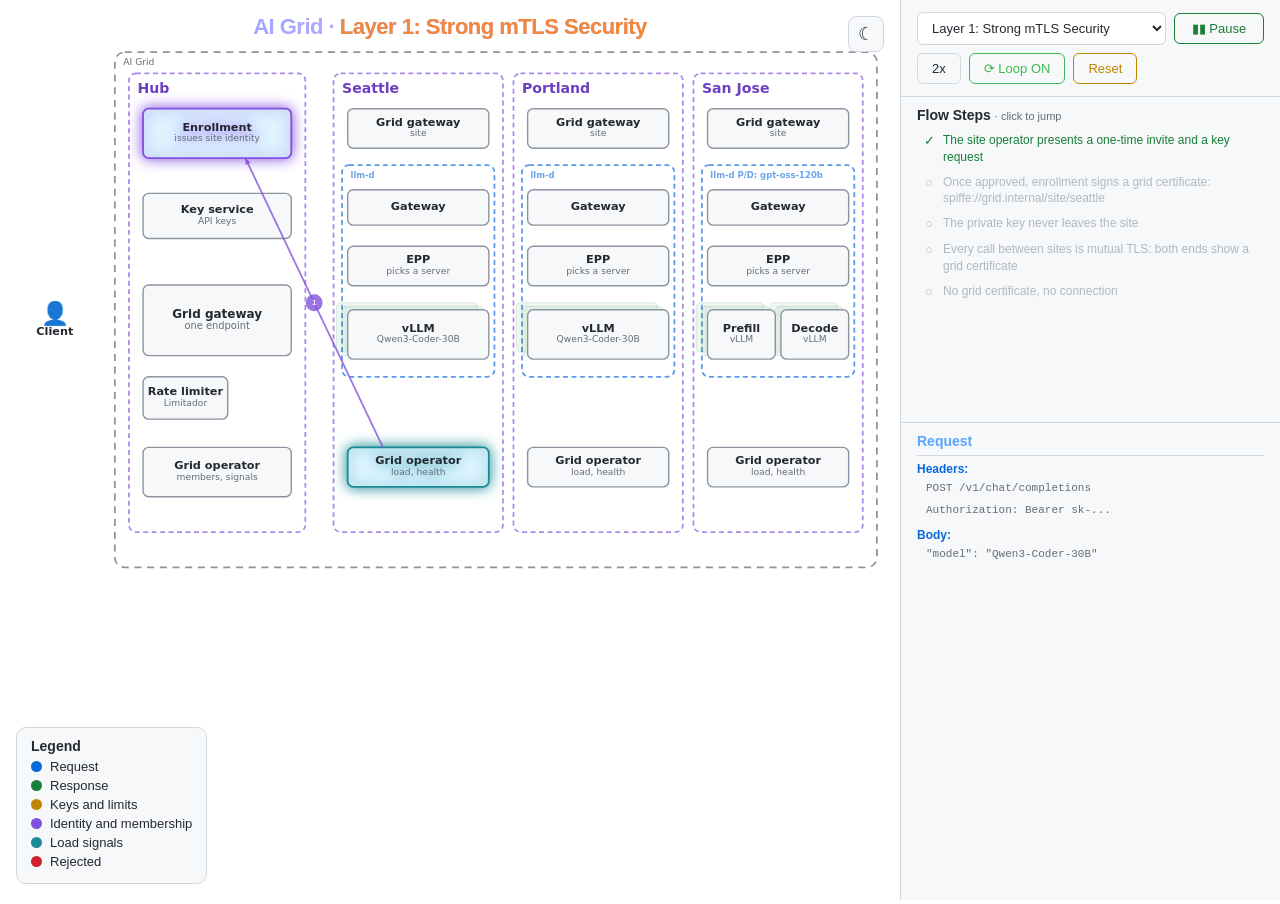
==== commit a7d59f78: "Stronger borders on the light theme Signed-off-by: Sam Batschelet <sbatschelet@gmail.com>" ====
--- a/flow.html
+++ b/flow.html
@@ -305,7 +305,7 @@
 <canvas id="fs-canvas"></canvas>
 
 <script type="module">
-import { FlowStory } from '[data-uri]';
+import { FlowStory } from '[data-uri]';
 
 const viz = new FlowStory(document.getElementById('fs-canvas'), {
   stepsContainer: document.getElementById('fs-steps-container'),
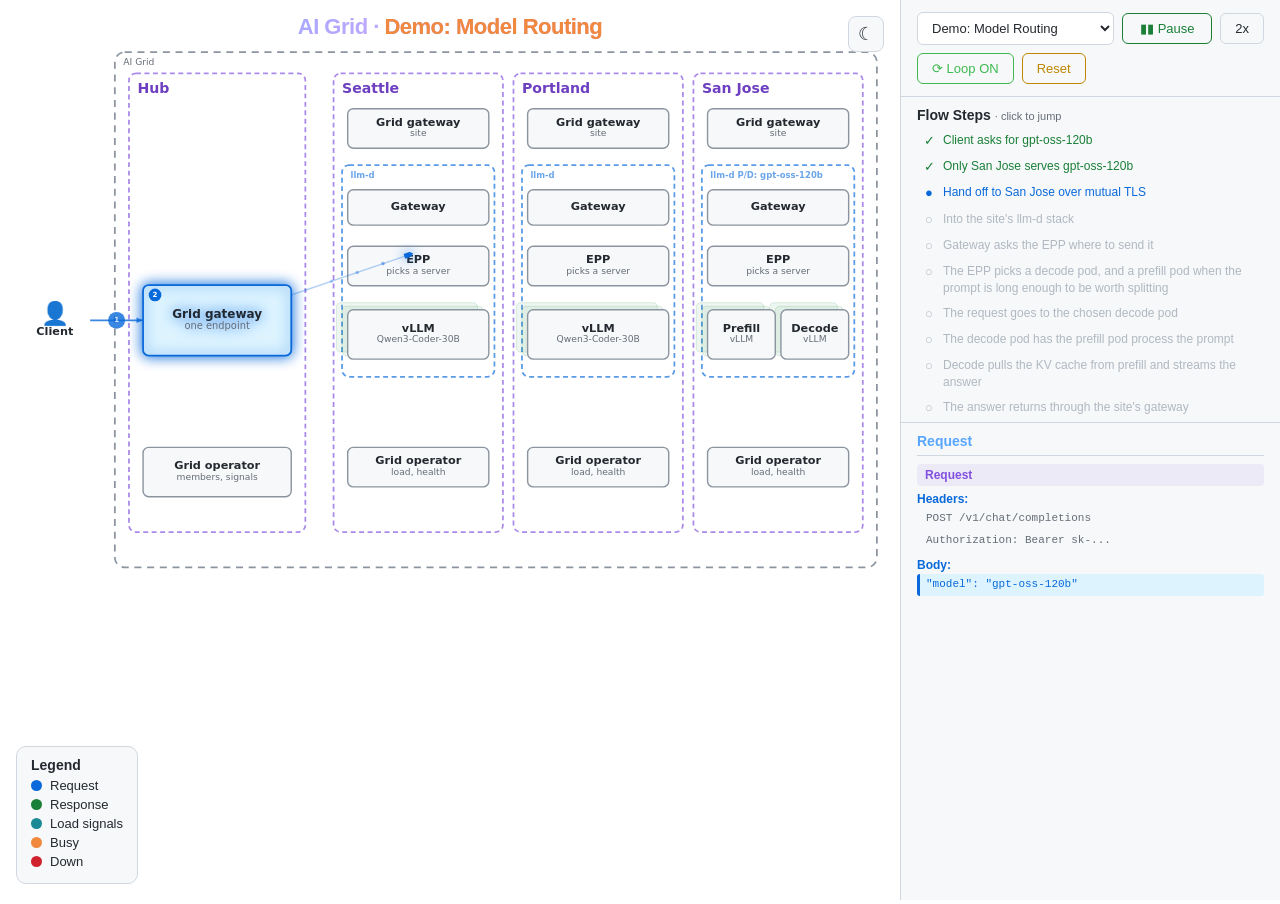
==== commit 36447c4e: "Four demos; simpler EPP rollup slide; model routing body fix Signed-off-by: Sam Batschelet <sbatsche" ====
--- a/flow.html
+++ b/flow.html
@@ -340,7 +340,7 @@
 window.__flowstory = viz;
 
 try {
-  await viz.load({"meta": {"title": "AI Grid", "speed": 2}, "canvas": {"width": 1250, "height": 800}, "nodes": {"client": {"x": 15, "y": 410, "w": 100, "h": 50, "label": "Client", "type": "icon"}, "grid": {"x": 150, "y": 55, "w": 1080, "h": 730, "label": "AI Grid", "type": "boundary", "color": "#8b949e", "labelAlign": "left"}, "hub": {"x": 170, "y": 85, "w": 250, "h": 650, "label": "Hub", "type": "container", "color": "#8250df", "labelSize": 20, "labelColor": "#6E3FC0"}, "enroll": {"x": 190, "y": 135, "w": 210, "h": 70, "label": "Enrollment", "sublabel": "issues site identity", "color": "#8250df", "inner": true}, "front": {"x": 190, "y": 385, "w": 210, "h": 100, "label": "Grid gateway", "sublabel": "one endpoint", "color": "#0969da", "fontSize": 17, "inner": true}, "hubop": {"x": 190, "y": 615, "w": 210, "h": 70, "label": "Grid operator", "sublabel": "members, signals", "color": "#1b8a96", "inner": true}, "west": {"x": 460, "y": 85, "w": 240, "h": 650, "label": "Seattle", "type": "container", "color": "#8250df", "labelSize": 20, "labelColor": "#6E3FC0"}, "west_gg": {"x": 480, "y": 135, "w": 200, "h": 56, "label": "Grid gateway", "sublabel": "site", "color": "#0969da", "inner": true}, "west_llmd": {"x": 472, "y": 215, "w": 216, "h": 300, "label": "llm-d", "type": "container", "color": "#0969da"}, "west_gw": {"x": 480, "y": 250, "w": 200, "h": 50, "label": "Gateway", "color": "#0969da", "inner": true}, "west_epp": {"x": 480, "y": 330, "w": 200, "h": 56, "label": "EPP", "sublabel": "picks a server", "color": "#0969da", "inner": true}, "west_vllm": {"x": 480, "y": 420, "w": 200, "h": 70, "label": "vLLM", "sublabel": "Qwen3-Coder-30B", "color": "#1a7f37", "inner": true, "stackCount": 2}, "west_op": {"x": 480, "y": 615, "w": 200, "h": 56, "label": "Grid operator", "sublabel": "load, health", "color": "#1b8a96", "inner": true}, "eu": {"x": 715, "y": 85, "w": 240, "h": 650, "label": "Portland", "type": "container", "color": "#8250df", "labelSize": 20, "labelColor": "#6E3FC0"}, "eu_gg": {"x": 735, "y": 135, "w": 200, "h": 56, "label": "Grid gateway", "sublabel": "site", "color": "#0969da", "inner": true}, "eu_llmd": {"x": 727, "y": 215, "w": 216, "h": 300, "label": "llm-d", "type": "container", "color": "#0969da"}, "eu_gw": {"x": 735, "y": 250, "w": 200, "h": 50, "label": "Gateway", "color": "#0969da", "inner": true}, "eu_epp": {"x": 735, "y": 330, "w": 200, "h": 56, "label": "EPP", "sublabel": "picks a server", "color": "#0969da", "inner": true}, "eu_vllm": {"x": 735, "y": 420, "w": 200, "h": 70, "label": "vLLM", "sublabel": "Qwen3-Coder-30B", "color": "#1a7f37", "inner": true, "stackCount": 2}, "eu_op": {"x": 735, "y": 615, "w": 200, "h": 56, "label": "Grid operator", "sublabel": "load, health", "color": "#1b8a96", "inner": true}, "ap": {"x": 970, "y": 85, "w": 240, "h": 650, "label": "San Jose", "type": "container", "color": "#8250df", "labelSize": 20, "labelColor": "#6E3FC0"}, "ap_gg": {"x": 990, "y": 135, "w": 200, "h": 56, "label": "Grid gateway", "sublabel": "site", "color": "#0969da", "inner": true}, "ap_llmd": {"x": 982, "y": 215, "w": 216, "h": 300, "label": "llm-d P/D: gpt-oss-120b", "type": "container", "color": "#0969da"}, "ap_gw": {"x": 990, "y": 250, "w": 200, "h": 50, "label": "Gateway", "color": "#0969da", "inner": true}, "ap_epp": {"x": 990, "y": 330, "w": 200, "h": 56, "label": "EPP", "sublabel": "picks a server", "color": "#0969da", "inner": true}, "ap_op": {"x": 990, "y": 615, "w": 200, "h": 56, "label": "Grid operator", "sublabel": "load, health", "color": "#1b8a96", "inner": true}, "ap_prefill": {"x": 990, "y": 420, "w": 96, "h": 70, "label": "Prefill", "sublabel": "vLLM", "color": "#1a7f37", "inner": true, "stackCount": 2}, "ap_decode": {"x": 1094, "y": 420, "w": 96, "h": 70, "label": "Decode", "sublabel": "vLLM", "color": "#1a7f37", "inner": true, "stackCount": 2}, "keys": {"x": 190, "y": 255, "w": 210, "h": 64, "label": "Key service", "sublabel": "API keys", "color": "#bf8700", "inner": true}, "limiter": {"x": 190, "y": 515, "w": 120, "h": 60, "label": "Rate limiter", "sublabel": "Limitador", "color": "#bf8700", "inner": true}}, "tooltips": {"front": {"title": "Grid gateway, the one endpoint", "description": "Every client uses one URL. The gateway checks the caller, then picks a site that serves the requested model and has room.", "details": [["Checks", "API key, budget, region"], ["Picks", "a site by model, region, and live load"], ["Answers with", "the site that served it"]]}, "enroll": {"title": "Enrollment", "description": "A new site presents a one-time invite and a key request. Once approved, it gets back a grid certificate naming it as a member, used for mutual TLS on every call between sites. Its private key never leaves the site."}, "hubop": {"title": "Grid operator", "description": "Knows every member through gossip, which converges in a few rounds with no leader. Polls every peer's signals endpoint over mutual TLS, labels each row with the site that proved it, and serves the combined view. Its grid gateway reads only this operator."}, "west_gg": {"title": "Site grid gateway", "description": "Accepts traffic only from grid members, proven by certificate, and hands it to the site's llm-d stack."}, "west_llmd": {"title": "llm-d", "description": "The site's own inference stack, unchanged by the grid: a gateway, the EPP that picks a model server by cache and load, and vLLM."}, "west_op": {"title": "Site grid operator", "description": "Enrolls the site and joins the membership. Every few seconds it reads each provider's numbers from the EPP and serves them on its signals endpoint to grid peers over mutual TLS. A provider is one model served by the site's llm-d stack."}, "ap_llmd": {"title": "llm-d with prefill/decode disaggregation", "description": "This site serves gpt-oss-120b with prefill and decode on separate vLLM pods. The EPP picks a decode pod and, for long prompts, a prefill pod. Prefill builds the KV cache, and decode pulls it and streams the answer."}, "keys": {"title": "Key service", "description": "Holds every API key. The grid gateway checks a key here before any request reaches a site."}, "limiter": {"title": "Rate limiter (Limitador)", "description": "Counts each caller's requests and tokens against its limit. Over the limit, the grid gateway answers 429 and the request never reaches a site."}}, "flows": {"l2": {"label": "Layer 1: Strong mTLS Security", "steps": [{"text": "The site operator presents a one-time invite and a key request", "mode": "arrow", "from": "west_op", "to": "enroll", "color": "#8250df", "num": 1, "edge": {"fromSide": "top", "fromXOffset": -50, "toSide": "bottom", "toXOffset": 40}}, {"text": "Once approved, enrollment signs a grid certificate: spiffe://grid.internal/site/seattle", "mode": "arrow", "from": "enroll", "to": "west_op", "color": "#8250df", "num": 2, "edge": {"fromSide": "bottom", "fromXOffset": 80, "toSide": "top", "toXOffset": -5}}, {"text": "The private key never leaves the site", "mode": "lightup", "target": "west_op", "badge": 3}, {"text": "Every call between sites is mutual TLS: both ends show a grid certificate", "mode": "arrow", "from": "front", "to": "west_gg", "color": "#8250df", "num": 4}, {"text": "No grid certificate, no connection", "mode": "lightup", "target": "west_gg", "badge": 5}]}, "l3": {"label": "Layer 2: Self-Healing Membership", "steps": [{"text": "Seattle gossips that it joined", "mode": "arrow", "from": "west_op", "to": "hubop", "color": "#8250df", "num": 1}, {"text": "Each operator passes news on at its next gossip round", "mode": "arrow", "from": "hubop", "to": "eu_op", "color": "#8250df", "num": 2, "edge": {"fromSide": "bottom", "toSide": "bottom", "waypoints": [{"x": 305, "y": 712}, {"x": 835, "y": 712}]}}, {"text": "And on again, with no leader and no central list", "mode": "arrow", "from": "eu_op", "to": "ap_op", "color": "#8250df", "num": 3}, {"text": "Views can differ for a few rounds, then agree", "mode": "lightup", "target": "ap_op", "badge": 4}, {"text": "A site that goes quiet is suspected, then dropped, the same way", "mode": "lightup", "target": "hubop", "badge": 5}]}, "l4": {"label": "Layer 3: Shared Load Signals", "steps": [{"text": "The EPP reads every vLLM server's metrics many times a second", "mode": "arrow", "from": "west_epp", "to": "west_vllm", "color": "#1b8a96", "num": 1, "fromXOff": -40, "toXOff": -40}, {"text": "Each server reports its running requests, waiting requests, and cache use", "mode": "arrow", "from": "west_vllm", "to": "west_epp", "color": "#1b8a96", "num": 2, "fromXOff": 40, "toXOff": 40}, {"text": "The EPP adds up its servers into one set of numbers per model", "mode": "lightup", "target": "west_epp", "badge": 3}, {"text": "Every few seconds the site operator scrapes the EPP", "mode": "arrow", "from": "west_op", "to": "west_epp", "color": "#1b8a96", "num": 4, "fromXOff": -40, "toXOff": -40}, {"text": "The EPP answers, and the operator publishes the numbers on its signals endpoint", "mode": "arrow", "from": "west_epp", "to": "west_op", "color": "#1b8a96", "num": 5, "fromXOff": 40, "toXOff": 40}, {"text": "The hub's operator polls each peer's signals endpoint over mutual TLS", "mode": "arrow", "from": "hubop", "to": "west_op", "color": "#1b8a96", "num": 6, "yOff": -10}, {"text": "Each site answers only for its own providers", "mode": "arrow", "from": "west_op", "to": "hubop", "color": "#1b8a96", "num": 7, "yOff": 10}, {"text": "So does every other site", "mode": "arrow", "from": "eu_op", "to": "hubop", "color": "#1b8a96", "num": 8, "edge": {"fromSide": "bottom", "fromXOffset": 20, "toSide": "bottom", "toXOffset": 20, "waypoints": [{"x": 855, "y": 724}, {"x": 315, "y": 724}]}}, {"text": "So does every other site", "mode": "arrow", "from": "ap_op", "to": "hubop", "color": "#1b8a96", "num": 9, "edge": {"fromSide": "bottom", "fromXOffset": 20, "toSide": "bottom", "toXOffset": 20, "waypoints": [{"x": 1110, "y": 724}, {"x": 315, "y": 724}]}}, {"text": "The operator labels each row with the site that proved it, and serves the combined view", "mode": "lightup", "target": "hubop", "badge": 10}, {"text": "The grid gateway reads only its local operator", "mode": "arrow", "from": "front", "to": "hubop", "color": "#1b8a96", "num": 11, "fromXOff": 55, "toXOff": 55}, {"text": "It gets every provider at every site in one answer", "mode": "arrow", "from": "hubop", "to": "front", "color": "#1b8a96", "num": 12, "fromXOff": 88, "toXOff": 88}, {"text": "Per request, the gateway picks a site with room for the model, and that site's EPP picks the server", "mode": "lightup", "target": "front", "badge": 13}]}, "one": {"label": "Layer 4: Single Endpoint", "steps": [{"text": "Client asks for Qwen3-Coder-30B at the one endpoint", "mode": "arrow", "from": "client", "to": "front", "color": "#0969da", "num": 1}, {"text": "Gateway checks the API key and budget", "mode": "lightup", "target": "front", "badge": 2}, {"text": "Two sites serve this model. Seattle has the most room", "mode": "lightup", "target": "front", "badge": 3}, {"text": "Hand off to the site over mutual TLS", "mode": "arrow", "from": "front", "to": "west_gg", "color": "#0969da", "num": 4, "glow": "west"}, {"text": "Into the site's llm-d stack", "mode": "arrow", "from": "west_gg", "to": "west_gw", "color": "#0969da", "num": 5, "glow": "west_llmd"}, {"text": "Gateway asks the EPP where to send it", "mode": "arrow", "from": "west_gw", "to": "west_epp", "color": "#0969da", "num": 6}, {"text": "EPP picks the best model server", "mode": "arrow", "from": "west_epp", "to": "west_vllm", "color": "#0969da", "num": 7}, {"text": "The answer returns through the site's gateway", "mode": "arrow", "from": "west_vllm", "to": "west_gw", "color": "#1a7f37", "num": 8, "fromXOff": 40, "toXOff": 40}, {"text": "Back through the site's grid gateway", "mode": "arrow", "from": "west_gw", "to": "west_gg", "color": "#1a7f37", "num": 9, "fromXOff": 40, "toXOff": 40}, {"text": "Back through the grid gateway", "mode": "arrow", "from": "west_gg", "to": "front", "color": "#1a7f37", "num": 10, "yOff": 12}, {"text": "The client gets the answer, tagged with the site that served it", "mode": "arrow", "from": "front", "to": "client", "color": "#1a7f37", "num": 11, "yOff": 12}]}, "policy": {"label": "Demo: Policy", "steps": [{"text": "Caller A sends a request with a valid API key", "mode": "arrow", "from": "client", "to": "front", "color": "#0969da", "num": 1}, {"text": "The gateway checks the API key", "mode": "arrow", "from": "front", "to": "keys", "color": "#bf8700", "num": 2, "fromXOff": -40, "toXOff": -40}, {"text": "Valid key", "mode": "arrow", "from": "keys", "to": "front", "color": "#bf8700", "num": 3, "fromXOff": 40, "toXOff": 40}, {"text": "The gateway checks the caller's rate limit", "mode": "arrow", "from": "front", "to": "limiter", "color": "#bf8700", "num": 4, "fromXOff": -60, "toXOff": -20}, {"text": "Under the limit", "mode": "arrow", "from": "limiter", "to": "front", "color": "#bf8700", "num": 5, "fromXOff": 25, "toXOff": -25}, {"text": "Allowed: the request goes on to a site", "mode": "lightup", "target": "front", "badge": "ok"}, {"text": "Caller B sends a key that is unknown or revoked", "mode": "arrow", "from": "client", "to": "front", "color": "#0969da", "num": 7}, {"text": "The gateway checks the API key", "mode": "arrow", "from": "front", "to": "keys", "color": "#bf8700", "num": 8, "fromXOff": -40, "toXOff": -40}, {"text": "Not a valid key", "mode": "arrow", "from": "keys", "to": "front", "color": "#cf222e", "num": 9, "fromXOff": 40, "toXOff": 40}, {"text": "Refused: 401. The request never reaches a GPU", "mode": "lightup", "target": "front", "badge": "401", "errColor": "#cf222e"}, {"text": "Caller C sends its 101st request this minute", "mode": "arrow", "from": "client", "to": "front", "color": "#0969da", "num": 11}, {"text": "The gateway checks the API key", "mode": "arrow", "from": "front", "to": "keys", "color": "#bf8700", "num": 12, "fromXOff": -40, "toXOff": -40}, {"text": "Valid key", "mode": "arrow", "from": "keys", "to": "front", "color": "#bf8700", "num": 13, "fromXOff": 40, "toXOff": 40}, {"text": "The gateway checks the caller's rate limit", "mode": "arrow", "from": "front", "to": "limiter", "color": "#bf8700", "num": 14, "fromXOff": -60, "toXOff": -20}, {"text": "Over the limit of 100 requests a minute", "mode": "arrow", "from": "limiter", "to": "front", "color": "#cf222e", "num": 15, "fromXOff": 25, "toXOff": -25}, {"text": "Refused: 429, too many requests. It can retry when the window resets", "mode": "lightup", "target": "front", "badge": "429", "errColor": "#cf222e"}]}, "model": {"label": "Demo: Model Routing", "steps": [{"text": "Client asks for gpt-oss-120b", "mode": "arrow", "from": "client", "to": "front", "color": "#0969da", "num": 1}, {"text": "Only San Jose serves gpt-oss-120b", "mode": "lightup", "target": "front", "badge": 2}, {"text": "Hand off to San Jose over mutual TLS", "mode": "arrow", "from": "front", "to": "ap_gg", "color": "#0969da", "num": 3, "glow": "ap"}, {"text": "Into the site's llm-d stack", "mode": "arrow", "from": "ap_gg", "to": "ap_gw", "color": "#0969da", "num": 4, "glow": "ap_llmd"}, {"text": "Gateway asks the EPP where to send it", "mode": "arrow", "from": "ap_gw", "to": "ap_epp", "color": "#0969da", "num": 5}, {"text": "The EPP picks a decode pod, and a prefill pod when the prompt is long enough to be worth splitting", "mode": "lightup", "target": "ap_epp", "badge": 6}, {"text": "The request goes to the chosen decode pod", "mode": "arrow", "from": "ap_epp", "to": "ap_decode", "color": "#0969da", "num": 7}, {"text": "The decode pod has the prefill pod process the prompt", "mode": "arrow", "from": "ap_decode", "to": "ap_prefill", "color": "#0969da", "num": 8, "yOff": -12}, {"text": "Decode pulls the KV cache from prefill and streams the answer", "mode": "arrow", "from": "ap_prefill", "to": "ap_decode", "color": "#0969da", "num": 9, "yOff": 12}, {"text": "The answer returns through the site's gateway", "mode": "arrow", "from": "ap_decode", "to": "ap_gw", "color": "#1a7f37", "num": 10, "fromXOff": 40, "toXOff": 40}, {"text": "Back through the site's grid gateway", "mode": "arrow", "from": "ap_gw", "to": "ap_gg", "color": "#1a7f37", "num": 11, "fromXOff": 40, "toXOff": 40}, {"text": "Back through the grid gateway", "mode": "arrow", "from": "ap_gg", "to": "front", "color": "#1a7f37", "num": 12, "yOff": 12}, {"text": "The client gets the answer, tagged with the site that served it", "mode": "arrow", "from": "front", "to": "client", "color": "#1a7f37", "num": 13, "yOff": 12}, {"text": "Each site runs the llm-d shape that fits its model. The grid routes the same way", "mode": "lightup", "target": "ap_llmd", "badge": 14}]}, "load": {"label": "Demo: Load Awareness", "steps": [{"text": "Seattle is busy: its GPUs are queued", "mode": "lightup", "target": "west_vllm", "badge": "busy", "errColor": "#f0883e"}, {"text": "San Jose is busy too", "mode": "lightup", "target": "ap_decode", "badge": "busy", "errColor": "#f0883e"}, {"text": "Every few seconds the hub's operator polls each site", "mode": "arrow", "from": "hubop", "to": "west_op", "color": "#1b8a96", "num": 3, "yOff": -10}, {"text": "Seattle answers: a long queue", "mode": "arrow", "from": "west_op", "to": "hubop", "color": "#1b8a96", "num": 4, "yOff": 10}, {"text": "Portland answers: room to spare", "mode": "arrow", "from": "eu_op", "to": "hubop", "color": "#1b8a96", "num": 5, "edge": {"fromSide": "bottom", "fromXOffset": 20, "toSide": "bottom", "toXOffset": 20, "waypoints": [{"x": 855, "y": 724}, {"x": 315, "y": 724}]}}, {"text": "The grid gateway reads its local operator's combined view", "mode": "arrow", "from": "front", "to": "hubop", "color": "#1b8a96", "num": 6, "fromXOff": 55, "toXOff": 55}, {"text": "Every site's load, labelled with the site that reported it", "mode": "arrow", "from": "hubop", "to": "front", "color": "#1b8a96", "num": 7, "fromXOff": 88, "toXOff": 88}, {"text": "Client asks for Qwen3-Coder-30B", "mode": "arrow", "from": "client", "to": "front", "color": "#0969da", "num": 8}, {"text": "Of the two sites serving this model, Portland has the shorter queue", "mode": "lightup", "target": "front", "badge": 9}, {"text": "Hand off to the site over mutual TLS", "mode": "arrow", "from": "front", "to": "eu_gg", "color": "#0969da", "num": 10, "glow": "eu"}, {"text": "Into the site's llm-d stack", "mode": "arrow", "from": "eu_gg", "to": "eu_gw", "color": "#0969da", "num": 11, "glow": "eu_llmd"}, {"text": "Gateway asks the EPP where to send it", "mode": "arrow", "from": "eu_gw", "to": "eu_epp", "color": "#0969da", "num": 12}, {"text": "EPP picks the best model server", "mode": "arrow", "from": "eu_epp", "to": "eu_vllm", "color": "#0969da", "num": 13}, {"text": "The answer returns through the site's gateway", "mode": "arrow", "from": "eu_vllm", "to": "eu_gw", "color": "#1a7f37", "num": 14, "fromXOff": 40, "toXOff": 40}, {"text": "Back through the site's grid gateway", "mode": "arrow", "from": "eu_gw", "to": "eu_gg", "color": "#1a7f37", "num": 15, "fromXOff": 40, "toXOff": 40}, {"text": "Back through the grid gateway", "mode": "arrow", "from": "eu_gg", "to": "front", "color": "#1a7f37", "num": 16, "yOff": 12}, {"text": "The client gets the answer, tagged with the site that served it", "mode": "arrow", "from": "front", "to": "client", "color": "#1a7f37", "num": 17, "yOff": 12}]}, "fail": {"label": "Demo: Failover", "steps": [{"text": "Seattle goes down", "mode": "lightup", "target": "west_gg", "badge": "down", "errColor": "#cf222e"}, {"text": "Its GPUs stop serving", "mode": "lightup", "target": "west_vllm", "badge": "down", "errColor": "#cf222e"}, {"text": "Its operator stops reporting", "mode": "lightup", "target": "west_op", "badge": "down", "errColor": "#cf222e"}, {"text": "The hub's operator gets no answer from Seattle", "mode": "arrow", "from": "hubop", "to": "west_op", "color": "#cf222e", "num": 4, "yOff": -10}, {"text": "It leaves Seattle out of the combined view until it answers again", "mode": "lightup", "target": "hubop", "badge": 5}, {"text": "The grid gateway reads its local operator", "mode": "arrow", "from": "front", "to": "hubop", "color": "#1b8a96", "num": 6, "fromXOff": 55, "toXOff": 55}, {"text": "Only sites that answered are in the view", "mode": "arrow", "from": "hubop", "to": "front", "color": "#1b8a96", "num": 7, "fromXOff": 88, "toXOff": 88}, {"text": "Client asks for Qwen3-Coder-30B, nothing changes on its side", "mode": "arrow", "from": "client", "to": "front", "color": "#0969da", "num": 8}, {"text": "Gateway sends it to Portland", "mode": "lightup", "target": "front", "badge": 9}, {"text": "Hand off to the site over mutual TLS", "mode": "arrow", "from": "front", "to": "eu_gg", "color": "#0969da", "num": 10, "glow": "eu"}, {"text": "Into the site's llm-d stack", "mode": "arrow", "from": "eu_gg", "to": "eu_gw", "color": "#0969da", "num": 11, "glow": "eu_llmd"}, {"text": "Gateway asks the EPP where to send it", "mode": "arrow", "from": "eu_gw", "to": "eu_epp", "color": "#0969da", "num": 12}, {"text": "EPP picks the best model server", "mode": "arrow", "from": "eu_epp", "to": "eu_vllm", "color": "#0969da", "num": 13}, {"text": "The answer returns through the site's gateway", "mode": "arrow", "from": "eu_vllm", "to": "eu_gw", "color": "#1a7f37", "num": 14, "fromXOff": 40, "toXOff": 40}, {"text": "Back through the site's grid gateway", "mode": "arrow", "from": "eu_gw", "to": "eu_gg", "color": "#1a7f37", "num": 15, "fromXOff": 40, "toXOff": 40}, {"text": "Back through the grid gateway", "mode": "arrow", "from": "eu_gg", "to": "front", "color": "#1a7f37", "num": 16, "yOff": 12}, {"text": "The client gets the answer, tagged with the site that served it", "mode": "arrow", "from": "front", "to": "client", "color": "#1a7f37", "num": 17, "yOff": 12}]}, "affinity": {"label": "Demo: Affinity", "steps": [{"text": "Turn 1 of a conversation asks for Qwen3-Coder-30B", "mode": "arrow", "from": "client", "to": "front", "color": "#0969da", "num": 1}, {"text": "No site has seen this prompt, so the gateway picks by load: Portland", "mode": "lightup", "target": "front", "badge": 2}, {"text": "Hand off to Portland", "mode": "arrow", "from": "front", "to": "eu_gg", "color": "#0969da", "num": 3, "glow": "eu"}, {"text": "Into the site's llm-d stack", "mode": "arrow", "from": "eu_gg", "to": "eu_gw", "color": "#0969da", "num": 4, "glow": "eu_llmd"}, {"text": "Gateway asks the EPP where to send it", "mode": "arrow", "from": "eu_gw", "to": "eu_epp", "color": "#0969da", "num": 5}, {"text": "EPP picks a model server, which caches the prompt", "mode": "arrow", "from": "eu_epp", "to": "eu_vllm", "color": "#0969da", "num": 6}, {"text": "The answer returns through the site's gateway", "mode": "arrow", "from": "eu_vllm", "to": "eu_gw", "color": "#1a7f37", "num": 7, "fromXOff": 40, "toXOff": 40}, {"text": "Back through the site's grid gateway", "mode": "arrow", "from": "eu_gw", "to": "eu_gg", "color": "#1a7f37", "num": 8, "fromXOff": 40, "toXOff": 40}, {"text": "Back through the grid gateway", "mode": "arrow", "from": "eu_gg", "to": "front", "color": "#1a7f37", "num": 9, "yOff": 12}, {"text": "The client gets the answer, tagged with the site that served it", "mode": "arrow", "from": "front", "to": "client", "color": "#1a7f37", "num": 10, "yOff": 12}, {"text": "The answer succeeded, so the gateway remembers it sent this prompt to Portland", "mode": "lightup", "target": "front", "badge": 11}, {"text": "Turn 2 sends the same history plus a new question", "mode": "arrow", "from": "client", "to": "front", "color": "#0969da", "num": 12}, {"text": "The prompt matches what the gateway already sent to Portland, so it goes back there", "mode": "lightup", "target": "front", "badge": 13}, {"text": "Hand off to Portland again", "mode": "arrow", "from": "front", "to": "eu_gg", "color": "#0969da", "num": 14, "glow": "eu"}, {"text": "Into the site's llm-d stack", "mode": "arrow", "from": "eu_gg", "to": "eu_gw", "color": "#0969da", "num": 15, "glow": "eu_llmd"}, {"text": "Gateway asks the EPP where to send it", "mode": "arrow", "from": "eu_gw", "to": "eu_epp", "color": "#0969da", "num": 16}, {"text": "The EPP favors the model server that already holds this prompt", "mode": "lightup", "target": "eu_epp", "badge": 17}, {"text": "Most of the prompt is already cached, so prefill covers mainly the new question", "mode": "arrow", "from": "eu_epp", "to": "eu_vllm", "color": "#0969da", "num": 18}, {"text": "The answer returns through the site's gateway", "mode": "arrow", "from": "eu_vllm", "to": "eu_gw", "color": "#1a7f37", "num": 19, "fromXOff": 40, "toXOff": 40}, {"text": "Back through the site's grid gateway", "mode": "arrow", "from": "eu_gw", "to": "eu_gg", "color": "#1a7f37", "num": 20, "fromXOff": 40, "toXOff": 40}, {"text": "Back through the grid gateway", "mode": "arrow", "from": "eu_gg", "to": "front", "color": "#1a7f37", "num": 21, "yOff": 12}, {"text": "The client gets the answer, tagged with the site that served it", "mode": "arrow", "from": "front", "to": "client", "color": "#1a7f37", "num": 22, "yOff": 12}, {"text": "If Portland grows busier than the cache is worth, load wins", "mode": "lightup", "target": "front", "badge": 23}]}, "geo": {"label": "Demo: Geo Fencing", "steps": [{"text": "An Oregon caller asks for Qwen3-Coder-30B. Its token carries a signed region claim", "mode": "arrow", "from": "client", "to": "front", "color": "#0969da", "num": 1}, {"text": "The gateway verifies the region claim locally, with no callback", "mode": "lightup", "target": "front", "badge": 2}, {"text": "Seattle has room, but it is outside this caller's region", "mode": "lightup", "target": "west_gg", "badge": "fenced", "errColor": "#8b949e"}, {"text": "Only Portland is in region, so the request goes there", "mode": "lightup", "target": "front", "badge": 4}, {"text": "Hand off to Portland over mutual TLS", "mode": "arrow", "from": "front", "to": "eu_gg", "color": "#0969da", "num": 5, "glow": "eu"}, {"text": "Into the site's llm-d stack", "mode": "arrow", "from": "eu_gg", "to": "eu_gw", "color": "#0969da", "num": 6, "glow": "eu_llmd"}, {"text": "Gateway asks the EPP where to send it", "mode": "arrow", "from": "eu_gw", "to": "eu_epp", "color": "#0969da", "num": 7}, {"text": "EPP picks the best model server", "mode": "arrow", "from": "eu_epp", "to": "eu_vllm", "color": "#0969da", "num": 8}, {"text": "The answer returns through the site's gateway", "mode": "arrow", "from": "eu_vllm", "to": "eu_gw", "color": "#1a7f37", "num": 9, "fromXOff": 40, "toXOff": 40}, {"text": "Back through the site's grid gateway", "mode": "arrow", "from": "eu_gw", "to": "eu_gg", "color": "#1a7f37", "num": 10, "fromXOff": 40, "toXOff": 40}, {"text": "Back through the grid gateway", "mode": "arrow", "from": "eu_gg", "to": "front", "color": "#1a7f37", "num": 11, "yOff": 12}, {"text": "The client gets the answer, served in its region", "mode": "arrow", "from": "front", "to": "client", "color": "#1a7f37", "num": 12, "yOff": 12}, {"text": "A caller whose token has no region claim", "mode": "arrow", "from": "client", "to": "front", "color": "#0969da", "num": 13}, {"text": "Refused: 403. No region, no route", "mode": "lightup", "target": "front", "badge": "403", "errColor": "#cf222e"}]}}, "flowOrder": ["l2", "l3", "l4", "one", "policy", "geo", "model", "load", "affinity", "fail"], "inspector": {"initialState": {"phase": "request", "headers": [{"value": "POST /v1/chat/completions", "style": "keep", "id": "h-path"}, {"value": "Authorization: Bearer sk-...", "style": "keep", "id": "h-auth"}], "body": [{"value": "\"model\": \"Qwen3-Coder-30B\"", "style": "keep", "id": "b-model"}]}, "mutations": {"one": [{"step": 2, "label": "API key valid", "actions": [{"id": "h-auth", "style": "highlight"}]}, {"step": 11, "label": "Response", "phase": "response", "replaceHeaders": [{"value": "HTTP/1.1 200 OK", "style": "add", "id": "r1Seattle"}, {"value": "x-grid-provider-site: seattle", "style": "add", "id": "r2Seattle"}]}], "policy": [{"step": 1, "label": "Caller A", "phase": "request", "replaceHeaders": [{"value": "POST /v1/chat/completions", "style": "keep", "id": "pha"}, {"value": "Authorization: Bearer sk-alice-...", "style": "keep", "id": "pka"}], "replaceBody": [{"value": "\"model\": \"Qwen3-Coder-30B\"", "style": "keep", "id": "pba"}], "clearCycleState": true, "cycleState": [{"value": "requests this minute: 12 of 100", "style": "add", "id": "pca"}]}, {"step": 6, "label": "Allowed", "actions": [{"id": "pka", "style": "highlight"}]}, {"step": 7, "label": "Caller B", "phase": "request", "replaceHeaders": [{"value": "POST /v1/chat/completions", "style": "keep", "id": "phb"}, {"value": "Authorization: Bearer sk-revoked-...", "style": "del", "id": "pkb"}], "replaceBody": [{"value": "\"model\": \"Qwen3-Coder-30B\"", "style": "keep", "id": "pbb"}], "cycleState": [{"value": "key not found", "style": "err", "id": "pcb"}]}, {"step": 10, "label": "Refused", "phase": "response", "replaceHeaders": [{"value": "HTTP/1.1 401 Unauthorized", "style": "err", "id": "pr1"}], "replaceBody": []}, {"step": 11, "label": "Caller C", "phase": "request", "replaceHeaders": [{"value": "POST /v1/chat/completions", "style": "keep", "id": "phc"}, {"value": "Authorization: Bearer sk-carol-...", "style": "keep", "id": "pkc"}], "replaceBody": [{"value": "\"model\": \"Qwen3-Coder-30B\"", "style": "keep", "id": "pbc"}], "cycleState": [{"value": "requests this minute: 101 of 100", "style": "err", "id": "pcc"}]}, {"step": 16, "label": "Refused", "phase": "response", "replaceHeaders": [{"value": "HTTP/1.1 429 Too Many Requests", "style": "err", "id": "pr2"}, {"value": "Retry-After: 23", "style": "add", "id": "pr3"}], "replaceBody": []}], "model": [{"step": 1, "label": "Request", "actions": [{"action": "replaceBody", "body": [{"value": "\"model\": \"gpt-oss-120b\"", "style": "highlight", "id": "m1"}]}]}, {"step": 13, "label": "Response", "phase": "response", "replaceHeaders": [{"value": "HTTP/1.1 200 OK", "style": "add", "id": "r1San Jose"}, {"value": "x-grid-provider-site: san-jose", "style": "add", "id": "r2San Jose"}]}], "load": [{"step": 17, "label": "Response", "phase": "response", "replaceHeaders": [{"value": "HTTP/1.1 200 OK", "style": "add", "id": "r1Portland"}, {"value": "x-grid-provider-site: portland", "style": "add", "id": "r2Portland"}]}], "fail": [{"step": 17, "label": "Response", "phase": "response", "replaceHeaders": [{"value": "HTTP/1.1 200 OK", "style": "add", "id": "r1Portland"}, {"value": "x-grid-provider-site: portland", "style": "add", "id": "r2Portland"}]}], "affinity": [{"step": 1, "label": "Turn 1", "phase": "request", "replaceHeaders": [{"value": "POST /v1/chat/completions", "style": "keep", "id": "a-h1"}, {"value": "Authorization: Bearer sk-...", "style": "keep", "id": "a-h2"}], "replaceBody": [{"value": "\"model\": \"Qwen3-Coder-30B\"", "style": "keep", "id": "a-m"}, {"value": "user: Review this module", "style": "add", "id": "a-u1"}]}, {"step": 10, "label": "Response", "phase": "response", "replaceHeaders": [{"value": "HTTP/1.1 200 OK", "style": "add", "id": "ar1a"}, {"value": "x-grid-provider-site: portland", "style": "add", "id": "ar2a"}], "replaceBody": []}, {"step": 12, "label": "Turn 2", "phase": "request", "replaceHeaders": [{"value": "POST /v1/chat/completions", "style": "keep", "id": "a-h1"}, {"value": "Authorization: Bearer sk-...", "style": "keep", "id": "a-h2"}], "replaceBody": [{"value": "\"model\": \"Qwen3-Coder-30B\"", "style": "keep", "id": "a-m2"}, {"value": "user: Review this module", "style": "keep", "id": "a-u1b"}, {"value": "assistant: Three issues...", "style": "keep", "id": "a-a1"}, {"value": "user: Fix the second one", "style": "add", "id": "a-u2"}]}, {"step": 22, "label": "Response", "phase": "response", "replaceHeaders": [{"value": "HTTP/1.1 200 OK", "style": "add", "id": "ar1b"}, {"value": "x-grid-provider-site: portland", "style": "add", "id": "ar2b"}], "replaceBody": []}], "geo": [{"step": 1, "label": "Oregon caller", "phase": "request", "replaceHeaders": [{"value": "POST /v1/chat/completions", "style": "keep", "id": "g-h1"}, {"value": "Authorization: Bearer eyJ... (signed)", "style": "keep", "id": "g-h2"}, {"value": "claim grid_region: oregon", "style": "add", "id": "g-h3"}], "replaceBody": [{"value": "\"model\": \"Qwen3-Coder-30B\"", "style": "keep", "id": "g-b"}]}, {"step": 2, "label": "Claim verified", "actions": [{"id": "g-h3", "style": "highlight"}]}, {"step": 12, "label": "Response", "phase": "response", "replaceHeaders": [{"value": "HTTP/1.1 200 OK", "style": "add", "id": "g-r1"}, {"value": "x-grid-provider-site: portland", "style": "add", "id": "g-r2"}], "replaceBody": []}, {"step": 13, "label": "No region claim", "phase": "request", "replaceHeaders": [{"value": "POST /v1/chat/completions", "style": "keep", "id": "g-h4"}, {"value": "Authorization: Bearer eyJ... (no region)", "style": "del", "id": "g-h5"}], "replaceBody": []}, {"step": 14, "label": "Refused", "phase": "response", "replaceHeaders": [{"value": "HTTP/1.1 403 Forbidden", "style": "err", "id": "g-r3"}], "replaceBody": []}]}}, "legend": [{"label": "Request", "color": "#0969da"}, {"label": "Response", "color": "#1a7f37"}, {"label": "Keys and limits", "color": "#bf8700"}, {"label": "Identity and membership", "color": "#8250df"}, {"label": "Load signals", "color": "#1b8a96"}, {"label": "Rejected", "color": "#cf222e"}], "defaultFlow": "l2", "theme": "light"});
+  await viz.load({"meta": {"title": "AI Grid", "speed": 2}, "canvas": {"width": 1250, "height": 800}, "nodes": {"client": {"x": 15, "y": 410, "w": 100, "h": 50, "label": "Client", "type": "icon"}, "grid": {"x": 150, "y": 55, "w": 1080, "h": 730, "label": "AI Grid", "type": "boundary", "color": "#8b949e", "labelAlign": "left"}, "hub": {"x": 170, "y": 85, "w": 250, "h": 650, "label": "Hub", "type": "container", "color": "#8250df", "labelSize": 20, "labelColor": "#6E3FC0"}, "front": {"x": 190, "y": 385, "w": 210, "h": 100, "label": "Grid gateway", "sublabel": "one endpoint", "color": "#0969da", "fontSize": 17, "inner": true}, "hubop": {"x": 190, "y": 615, "w": 210, "h": 70, "label": "Grid operator", "sublabel": "members, signals", "color": "#1b8a96", "inner": true}, "west": {"x": 460, "y": 85, "w": 240, "h": 650, "label": "Seattle", "type": "container", "color": "#8250df", "labelSize": 20, "labelColor": "#6E3FC0"}, "west_gg": {"x": 480, "y": 135, "w": 200, "h": 56, "label": "Grid gateway", "sublabel": "site", "color": "#0969da", "inner": true}, "west_llmd": {"x": 472, "y": 215, "w": 216, "h": 300, "label": "llm-d", "type": "container", "color": "#0969da"}, "west_gw": {"x": 480, "y": 250, "w": 200, "h": 50, "label": "Gateway", "color": "#0969da", "inner": true}, "west_epp": {"x": 480, "y": 330, "w": 200, "h": 56, "label": "EPP", "sublabel": "picks a server", "color": "#0969da", "inner": true}, "west_vllm": {"x": 480, "y": 420, "w": 200, "h": 70, "label": "vLLM", "sublabel": "Qwen3-Coder-30B", "color": "#1a7f37", "inner": true, "stackCount": 2}, "west_op": {"x": 480, "y": 615, "w": 200, "h": 56, "label": "Grid operator", "sublabel": "load, health", "color": "#1b8a96", "inner": true}, "eu": {"x": 715, "y": 85, "w": 240, "h": 650, "label": "Portland", "type": "container", "color": "#8250df", "labelSize": 20, "labelColor": "#6E3FC0"}, "eu_gg": {"x": 735, "y": 135, "w": 200, "h": 56, "label": "Grid gateway", "sublabel": "site", "color": "#0969da", "inner": true}, "eu_llmd": {"x": 727, "y": 215, "w": 216, "h": 300, "label": "llm-d", "type": "container", "color": "#0969da"}, "eu_gw": {"x": 735, "y": 250, "w": 200, "h": 50, "label": "Gateway", "color": "#0969da", "inner": true}, "eu_epp": {"x": 735, "y": 330, "w": 200, "h": 56, "label": "EPP", "sublabel": "picks a server", "color": "#0969da", "inner": true}, "eu_vllm": {"x": 735, "y": 420, "w": 200, "h": 70, "label": "vLLM", "sublabel": "Qwen3-Coder-30B", "color": "#1a7f37", "inner": true, "stackCount": 2}, "eu_op": {"x": 735, "y": 615, "w": 200, "h": 56, "label": "Grid operator", "sublabel": "load, health", "color": "#1b8a96", "inner": true}, "ap": {"x": 970, "y": 85, "w": 240, "h": 650, "label": "San Jose", "type": "container", "color": "#8250df", "labelSize": 20, "labelColor": "#6E3FC0"}, "ap_gg": {"x": 990, "y": 135, "w": 200, "h": 56, "label": "Grid gateway", "sublabel": "site", "color": "#0969da", "inner": true}, "ap_llmd": {"x": 982, "y": 215, "w": 216, "h": 300, "label": "llm-d P/D: gpt-oss-120b", "type": "container", "color": "#0969da"}, "ap_gw": {"x": 990, "y": 250, "w": 200, "h": 50, "label": "Gateway", "color": "#0969da", "inner": true}, "ap_epp": {"x": 990, "y": 330, "w": 200, "h": 56, "label": "EPP", "sublabel": "picks a server", "color": "#0969da", "inner": true}, "ap_op": {"x": 990, "y": 615, "w": 200, "h": 56, "label": "Grid operator", "sublabel": "load, health", "color": "#1b8a96", "inner": true}, "ap_prefill": {"x": 990, "y": 420, "w": 96, "h": 70, "label": "Prefill", "sublabel": "vLLM", "color": "#1a7f37", "inner": true, "stackCount": 2}, "ap_decode": {"x": 1094, "y": 420, "w": 96, "h": 70, "label": "Decode", "sublabel": "vLLM", "color": "#1a7f37", "inner": true, "stackCount": 2}}, "tooltips": {"front": {"title": "Grid gateway, the one endpoint", "description": "Every client uses one URL. The gateway checks the caller, then picks a site that serves the requested model and has room.", "details": [["Checks", "API key, budget, region"], ["Picks", "a site by model, region, and live load"], ["Answers with", "the site that served it"]]}, "hubop": {"title": "Grid operator", "description": "Knows every member through gossip, which converges in a few rounds with no leader. Polls every peer's signals endpoint over mutual TLS, labels each row with the site that proved it, and serves the combined view. Its grid gateway reads only this operator."}, "west_gg": {"title": "Site grid gateway", "description": "Accepts traffic only from grid members, proven by certificate, and hands it to the site's llm-d stack."}, "west_llmd": {"title": "llm-d", "description": "The site's own inference stack, unchanged by the grid: a gateway, the EPP that picks a model server by cache and load, and vLLM."}, "west_op": {"title": "Site grid operator", "description": "Enrolls the site and joins the membership. Every few seconds it reads each provider's numbers from the EPP and serves them on its signals endpoint to grid peers over mutual TLS. A provider is one model served by the site's llm-d stack."}, "ap_llmd": {"title": "llm-d with prefill/decode disaggregation", "description": "This site serves gpt-oss-120b with prefill and decode on separate vLLM pods. The EPP picks a decode pod and, for long prompts, a prefill pod. Prefill builds the KV cache, and decode pulls it and streams the answer."}}, "flows": {"model": {"label": "Demo: Model Routing", "steps": [{"text": "Client asks for gpt-oss-120b", "mode": "arrow", "from": "client", "to": "front", "color": "#0969da", "num": 1}, {"text": "Only San Jose serves gpt-oss-120b", "mode": "lightup", "target": "front", "badge": 2}, {"text": "Hand off to San Jose over mutual TLS", "mode": "arrow", "from": "front", "to": "ap_gg", "color": "#0969da", "num": 3, "glow": "ap"}, {"text": "Into the site's llm-d stack", "mode": "arrow", "from": "ap_gg", "to": "ap_gw", "color": "#0969da", "num": 4, "glow": "ap_llmd"}, {"text": "Gateway asks the EPP where to send it", "mode": "arrow", "from": "ap_gw", "to": "ap_epp", "color": "#0969da", "num": 5}, {"text": "The EPP picks a decode pod, and a prefill pod when the prompt is long enough to be worth splitting", "mode": "lightup", "target": "ap_epp", "badge": 6}, {"text": "The request goes to the chosen decode pod", "mode": "arrow", "from": "ap_epp", "to": "ap_decode", "color": "#0969da", "num": 7}, {"text": "The decode pod has the prefill pod process the prompt", "mode": "arrow", "from": "ap_decode", "to": "ap_prefill", "color": "#0969da", "num": 8, "yOff": -12}, {"text": "Decode pulls the KV cache from prefill and streams the answer", "mode": "arrow", "from": "ap_prefill", "to": "ap_decode", "color": "#0969da", "num": 9, "yOff": 12}, {"text": "The answer returns through the site's gateway", "mode": "arrow", "from": "ap_decode", "to": "ap_gw", "color": "#1a7f37", "num": 10, "fromXOff": 40, "toXOff": 40}, {"text": "Back through the site's grid gateway", "mode": "arrow", "from": "ap_gw", "to": "ap_gg", "color": "#1a7f37", "num": 11, "fromXOff": 40, "toXOff": 40}, {"text": "Back through the grid gateway", "mode": "arrow", "from": "ap_gg", "to": "front", "color": "#1a7f37", "num": 12, "yOff": 12}, {"text": "The client gets the answer, tagged with the site that served it", "mode": "arrow", "from": "front", "to": "client", "color": "#1a7f37", "num": 13, "yOff": 12}, {"text": "Each site runs the llm-d shape that fits its model. The grid routes the same way", "mode": "lightup", "target": "ap_llmd", "badge": 14}]}, "load": {"label": "Demo: Load Awareness", "steps": [{"text": "Seattle is busy: its GPUs are queued", "mode": "lightup", "target": "west_vllm", "badge": "busy", "errColor": "#f0883e"}, {"text": "San Jose is busy too", "mode": "lightup", "target": "ap_decode", "badge": "busy", "errColor": "#f0883e"}, {"text": "Every few seconds the hub's operator polls each site", "mode": "arrow", "from": "hubop", "to": "west_op", "color": "#1b8a96", "num": 3, "yOff": -10}, {"text": "Seattle answers: a long queue", "mode": "arrow", "from": "west_op", "to": "hubop", "color": "#1b8a96", "num": 4, "yOff": 10}, {"text": "Portland answers: room to spare", "mode": "arrow", "from": "eu_op", "to": "hubop", "color": "#1b8a96", "num": 5, "edge": {"fromSide": "bottom", "fromXOffset": 20, "toSide": "bottom", "toXOffset": 20, "waypoints": [{"x": 855, "y": 724}, {"x": 315, "y": 724}]}}, {"text": "The grid gateway reads its local operator's combined view", "mode": "arrow", "from": "front", "to": "hubop", "color": "#1b8a96", "num": 6, "fromXOff": 55, "toXOff": 55}, {"text": "Every site's load, labelled with the site that reported it", "mode": "arrow", "from": "hubop", "to": "front", "color": "#1b8a96", "num": 7, "fromXOff": 88, "toXOff": 88}, {"text": "Client asks for Qwen3-Coder-30B", "mode": "arrow", "from": "client", "to": "front", "color": "#0969da", "num": 8}, {"text": "Of the two sites serving this model, Portland has the shorter queue", "mode": "lightup", "target": "front", "badge": 9}, {"text": "Hand off to the site over mutual TLS", "mode": "arrow", "from": "front", "to": "eu_gg", "color": "#0969da", "num": 10, "glow": "eu"}, {"text": "Into the site's llm-d stack", "mode": "arrow", "from": "eu_gg", "to": "eu_gw", "color": "#0969da", "num": 11, "glow": "eu_llmd"}, {"text": "Gateway asks the EPP where to send it", "mode": "arrow", "from": "eu_gw", "to": "eu_epp", "color": "#0969da", "num": 12}, {"text": "EPP picks the best model server", "mode": "arrow", "from": "eu_epp", "to": "eu_vllm", "color": "#0969da", "num": 13}, {"text": "The answer returns through the site's gateway", "mode": "arrow", "from": "eu_vllm", "to": "eu_gw", "color": "#1a7f37", "num": 14, "fromXOff": 40, "toXOff": 40}, {"text": "Back through the site's grid gateway", "mode": "arrow", "from": "eu_gw", "to": "eu_gg", "color": "#1a7f37", "num": 15, "fromXOff": 40, "toXOff": 40}, {"text": "Back through the grid gateway", "mode": "arrow", "from": "eu_gg", "to": "front", "color": "#1a7f37", "num": 16, "yOff": 12}, {"text": "The client gets the answer, tagged with the site that served it", "mode": "arrow", "from": "front", "to": "client", "color": "#1a7f37", "num": 17, "yOff": 12}]}, "affinity": {"label": "Demo: Affinity", "steps": [{"text": "Turn 1 of a conversation asks for Qwen3-Coder-30B", "mode": "arrow", "from": "client", "to": "front", "color": "#0969da", "num": 1}, {"text": "No site has seen this prompt, so the gateway picks by load: Portland", "mode": "lightup", "target": "front", "badge": 2}, {"text": "Hand off to Portland", "mode": "arrow", "from": "front", "to": "eu_gg", "color": "#0969da", "num": 3, "glow": "eu"}, {"text": "Into the site's llm-d stack", "mode": "arrow", "from": "eu_gg", "to": "eu_gw", "color": "#0969da", "num": 4, "glow": "eu_llmd"}, {"text": "Gateway asks the EPP where to send it", "mode": "arrow", "from": "eu_gw", "to": "eu_epp", "color": "#0969da", "num": 5}, {"text": "EPP picks a model server, which caches the prompt", "mode": "arrow", "from": "eu_epp", "to": "eu_vllm", "color": "#0969da", "num": 6}, {"text": "The answer returns through the site's gateway", "mode": "arrow", "from": "eu_vllm", "to": "eu_gw", "color": "#1a7f37", "num": 7, "fromXOff": 40, "toXOff": 40}, {"text": "Back through the site's grid gateway", "mode": "arrow", "from": "eu_gw", "to": "eu_gg", "color": "#1a7f37", "num": 8, "fromXOff": 40, "toXOff": 40}, {"text": "Back through the grid gateway", "mode": "arrow", "from": "eu_gg", "to": "front", "color": "#1a7f37", "num": 9, "yOff": 12}, {"text": "The client gets the answer, tagged with the site that served it", "mode": "arrow", "from": "front", "to": "client", "color": "#1a7f37", "num": 10, "yOff": 12}, {"text": "The answer succeeded, so the gateway remembers it sent this prompt to Portland", "mode": "lightup", "target": "front", "badge": 11}, {"text": "Turn 2 sends the same history plus a new question", "mode": "arrow", "from": "client", "to": "front", "color": "#0969da", "num": 12}, {"text": "The prompt matches what the gateway already sent to Portland, so it goes back there", "mode": "lightup", "target": "front", "badge": 13}, {"text": "Hand off to Portland again", "mode": "arrow", "from": "front", "to": "eu_gg", "color": "#0969da", "num": 14, "glow": "eu"}, {"text": "Into the site's llm-d stack", "mode": "arrow", "from": "eu_gg", "to": "eu_gw", "color": "#0969da", "num": 15, "glow": "eu_llmd"}, {"text": "Gateway asks the EPP where to send it", "mode": "arrow", "from": "eu_gw", "to": "eu_epp", "color": "#0969da", "num": 16}, {"text": "The EPP favors the model server that already holds this prompt", "mode": "lightup", "target": "eu_epp", "badge": 17}, {"text": "Most of the prompt is already cached, so prefill covers mainly the new question", "mode": "arrow", "from": "eu_epp", "to": "eu_vllm", "color": "#0969da", "num": 18}, {"text": "The answer returns through the site's gateway", "mode": "arrow", "from": "eu_vllm", "to": "eu_gw", "color": "#1a7f37", "num": 19, "fromXOff": 40, "toXOff": 40}, {"text": "Back through the site's grid gateway", "mode": "arrow", "from": "eu_gw", "to": "eu_gg", "color": "#1a7f37", "num": 20, "fromXOff": 40, "toXOff": 40}, {"text": "Back through the grid gateway", "mode": "arrow", "from": "eu_gg", "to": "front", "color": "#1a7f37", "num": 21, "yOff": 12}, {"text": "The client gets the answer, tagged with the site that served it", "mode": "arrow", "from": "front", "to": "client", "color": "#1a7f37", "num": 22, "yOff": 12}, {"text": "If Portland grows busier than the cache is worth, load wins", "mode": "lightup", "target": "front", "badge": 23}]}, "fail": {"label": "Demo: Failover", "steps": [{"text": "Seattle goes down", "mode": "lightup", "target": "west_gg", "badge": "down", "errColor": "#cf222e"}, {"text": "Its GPUs stop serving", "mode": "lightup", "target": "west_vllm", "badge": "down", "errColor": "#cf222e"}, {"text": "Its operator stops reporting", "mode": "lightup", "target": "west_op", "badge": "down", "errColor": "#cf222e"}, {"text": "The hub's operator gets no answer from Seattle", "mode": "arrow", "from": "hubop", "to": "west_op", "color": "#cf222e", "num": 4, "yOff": -10}, {"text": "It leaves Seattle out of the combined view until it answers again", "mode": "lightup", "target": "hubop", "badge": 5}, {"text": "The grid gateway reads its local operator", "mode": "arrow", "from": "front", "to": "hubop", "color": "#1b8a96", "num": 6, "fromXOff": 55, "toXOff": 55}, {"text": "Only sites that answered are in the view", "mode": "arrow", "from": "hubop", "to": "front", "color": "#1b8a96", "num": 7, "fromXOff": 88, "toXOff": 88}, {"text": "Client asks for Qwen3-Coder-30B, nothing changes on its side", "mode": "arrow", "from": "client", "to": "front", "color": "#0969da", "num": 8}, {"text": "Gateway sends it to Portland", "mode": "lightup", "target": "front", "badge": 9}, {"text": "Hand off to the site over mutual TLS", "mode": "arrow", "from": "front", "to": "eu_gg", "color": "#0969da", "num": 10, "glow": "eu"}, {"text": "Into the site's llm-d stack", "mode": "arrow", "from": "eu_gg", "to": "eu_gw", "color": "#0969da", "num": 11, "glow": "eu_llmd"}, {"text": "Gateway asks the EPP where to send it", "mode": "arrow", "from": "eu_gw", "to": "eu_epp", "color": "#0969da", "num": 12}, {"text": "EPP picks the best model server", "mode": "arrow", "from": "eu_epp", "to": "eu_vllm", "color": "#0969da", "num": 13}, {"text": "The answer returns through the site's gateway", "mode": "arrow", "from": "eu_vllm", "to": "eu_gw", "color": "#1a7f37", "num": 14, "fromXOff": 40, "toXOff": 40}, {"text": "Back through the site's grid gateway", "mode": "arrow", "from": "eu_gw", "to": "eu_gg", "color": "#1a7f37", "num": 15, "fromXOff": 40, "toXOff": 40}, {"text": "Back through the grid gateway", "mode": "arrow", "from": "eu_gg", "to": "front", "color": "#1a7f37", "num": 16, "yOff": 12}, {"text": "The client gets the answer, tagged with the site that served it", "mode": "arrow", "from": "front", "to": "client", "color": "#1a7f37", "num": 17, "yOff": 12}]}}, "flowOrder": ["model", "load", "affinity", "fail"], "inspector": {"initialState": {"phase": "request", "headers": [{"value": "POST /v1/chat/completions", "style": "keep", "id": "h-path"}, {"value": "Authorization: Bearer sk-...", "style": "keep", "id": "h-auth"}], "body": [{"value": "\"model\": \"Qwen3-Coder-30B\"", "style": "keep", "id": "b-model"}]}, "mutations": {"model": [{"step": 1, "label": "Request", "replaceBody": [{"value": "\"model\": \"gpt-oss-120b\"", "style": "highlight", "id": "m1"}]}, {"step": 13, "label": "Response", "phase": "response", "replaceHeaders": [{"value": "HTTP/1.1 200 OK", "style": "add", "id": "r1San Jose"}, {"value": "x-grid-provider-site: san-jose", "style": "add", "id": "r2San Jose"}]}], "load": [{"step": 17, "label": "Response", "phase": "response", "replaceHeaders": [{"value": "HTTP/1.1 200 OK", "style": "add", "id": "r1Portland"}, {"value": "x-grid-provider-site: portland", "style": "add", "id": "r2Portland"}]}], "fail": [{"step": 17, "label": "Response", "phase": "response", "replaceHeaders": [{"value": "HTTP/1.1 200 OK", "style": "add", "id": "r1Portland"}, {"value": "x-grid-provider-site: portland", "style": "add", "id": "r2Portland"}]}], "affinity": [{"step": 1, "label": "Turn 1", "phase": "request", "replaceHeaders": [{"value": "POST /v1/chat/completions", "style": "keep", "id": "a-h1"}, {"value": "Authorization: Bearer sk-...", "style": "keep", "id": "a-h2"}], "replaceBody": [{"value": "\"model\": \"Qwen3-Coder-30B\"", "style": "keep", "id": "a-m"}, {"value": "user: Review this module", "style": "add", "id": "a-u1"}]}, {"step": 10, "label": "Response", "phase": "response", "replaceHeaders": [{"value": "HTTP/1.1 200 OK", "style": "add", "id": "ar1a"}, {"value": "x-grid-provider-site: portland", "style": "add", "id": "ar2a"}], "replaceBody": []}, {"step": 12, "label": "Turn 2", "phase": "request", "replaceHeaders": [{"value": "POST /v1/chat/completions", "style": "keep", "id": "a-h1"}, {"value": "Authorization: Bearer sk-...", "style": "keep", "id": "a-h2"}], "replaceBody": [{"value": "\"model\": \"Qwen3-Coder-30B\"", "style": "keep", "id": "a-m2"}, {"value": "user: Review this module", "style": "keep", "id": "a-u1b"}, {"value": "assistant: Three issues...", "style": "keep", "id": "a-a1"}, {"value": "user: Fix the second one", "style": "add", "id": "a-u2"}]}, {"step": 22, "label": "Response", "phase": "response", "replaceHeaders": [{"value": "HTTP/1.1 200 OK", "style": "add", "id": "ar1b"}, {"value": "x-grid-provider-site: portland", "style": "add", "id": "ar2b"}], "replaceBody": []}]}}, "legend": [{"label": "Request", "color": "#0969da"}, {"label": "Response", "color": "#1a7f37"}, {"label": "Load signals", "color": "#1b8a96"}, {"label": "Busy", "color": "#f0883e"}, {"label": "Down", "color": "#cf222e"}], "defaultFlow": "l2", "theme": "light"});
 
   // Auto-play with loop on page load
   viz.state.loopMode = true;
